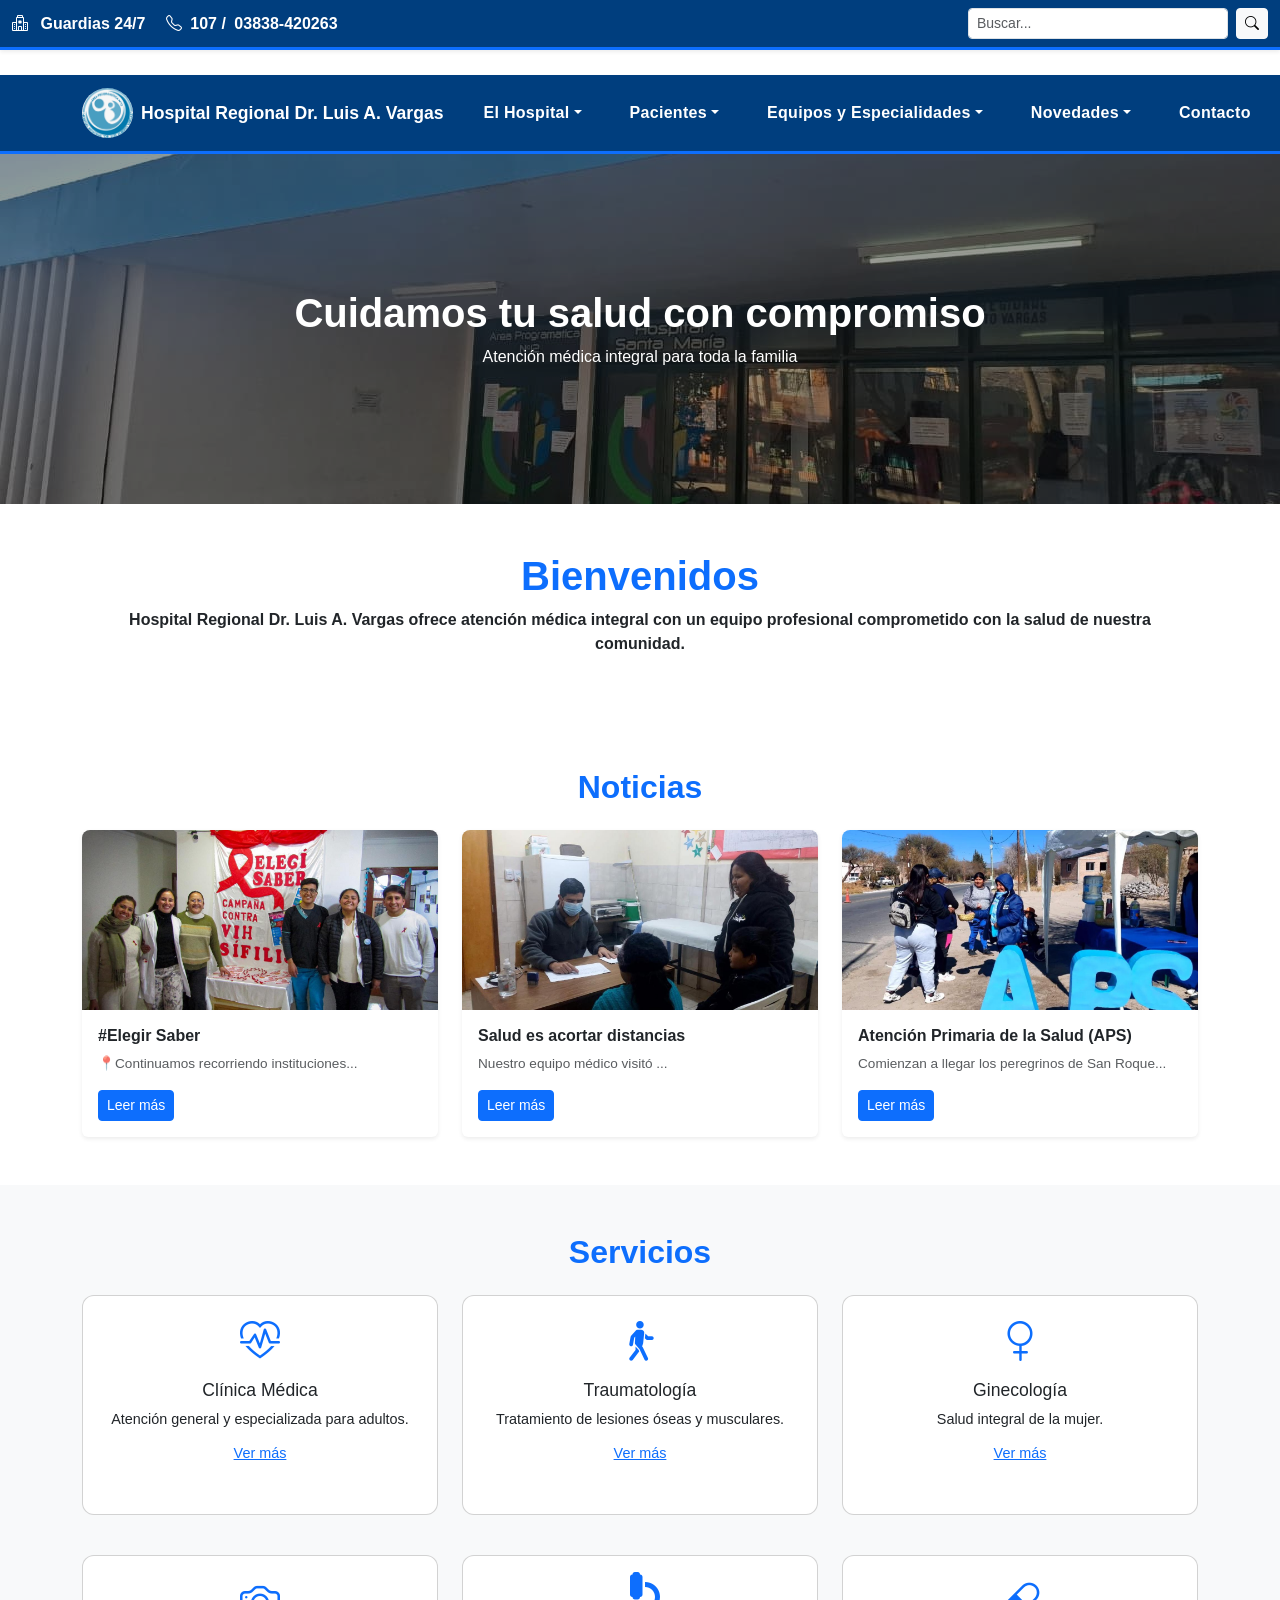
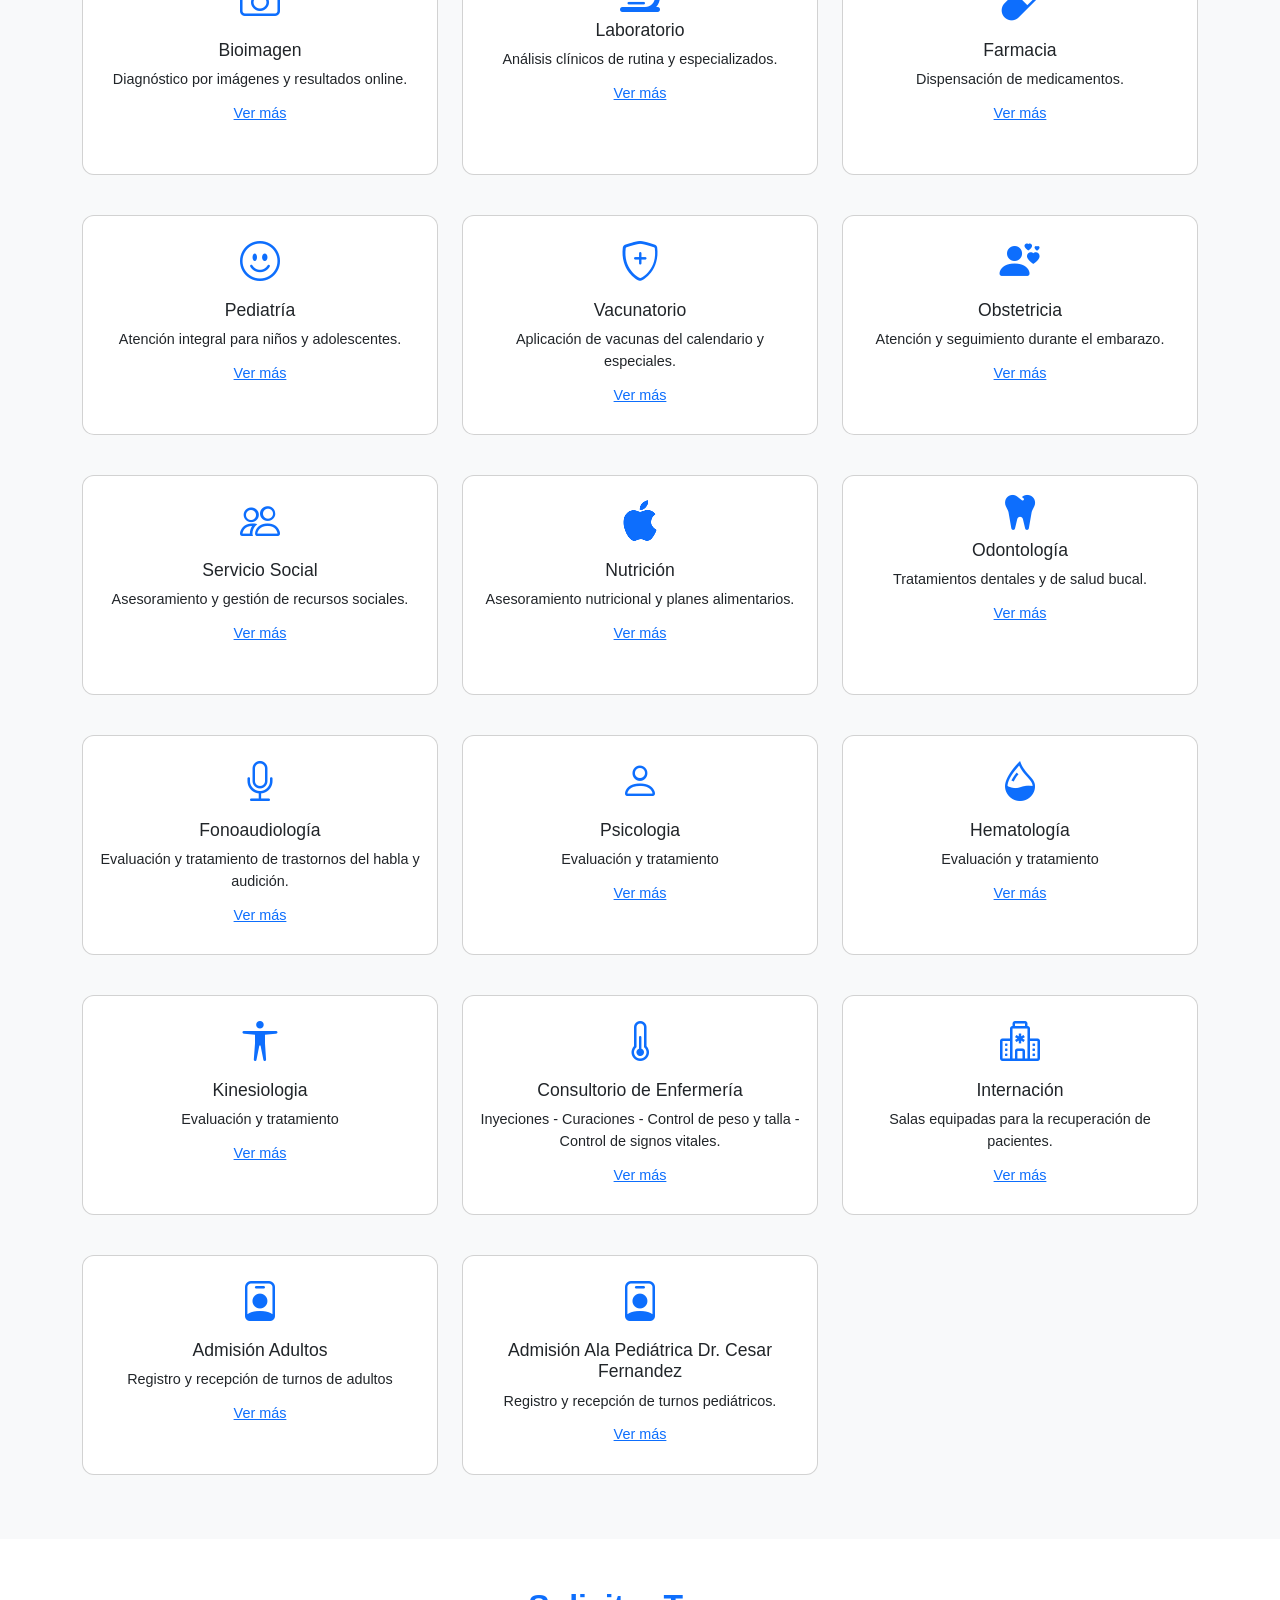
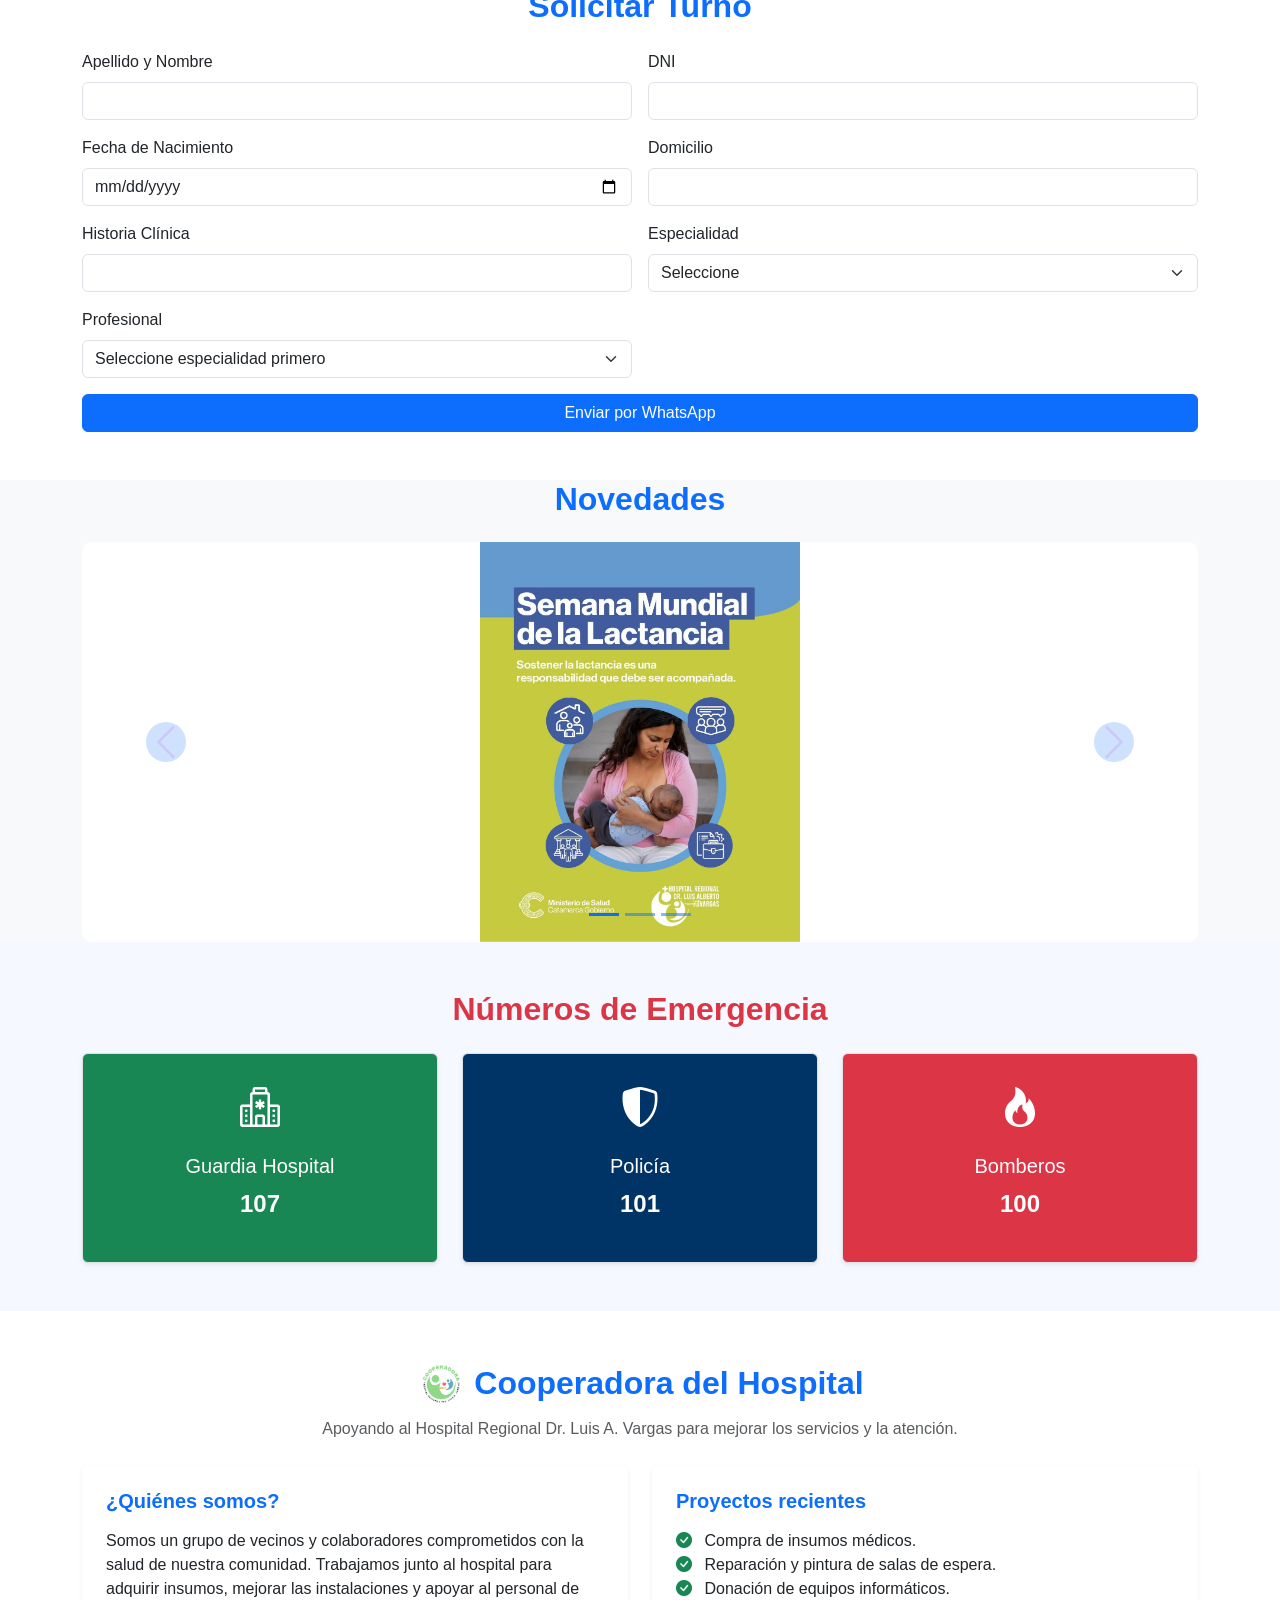
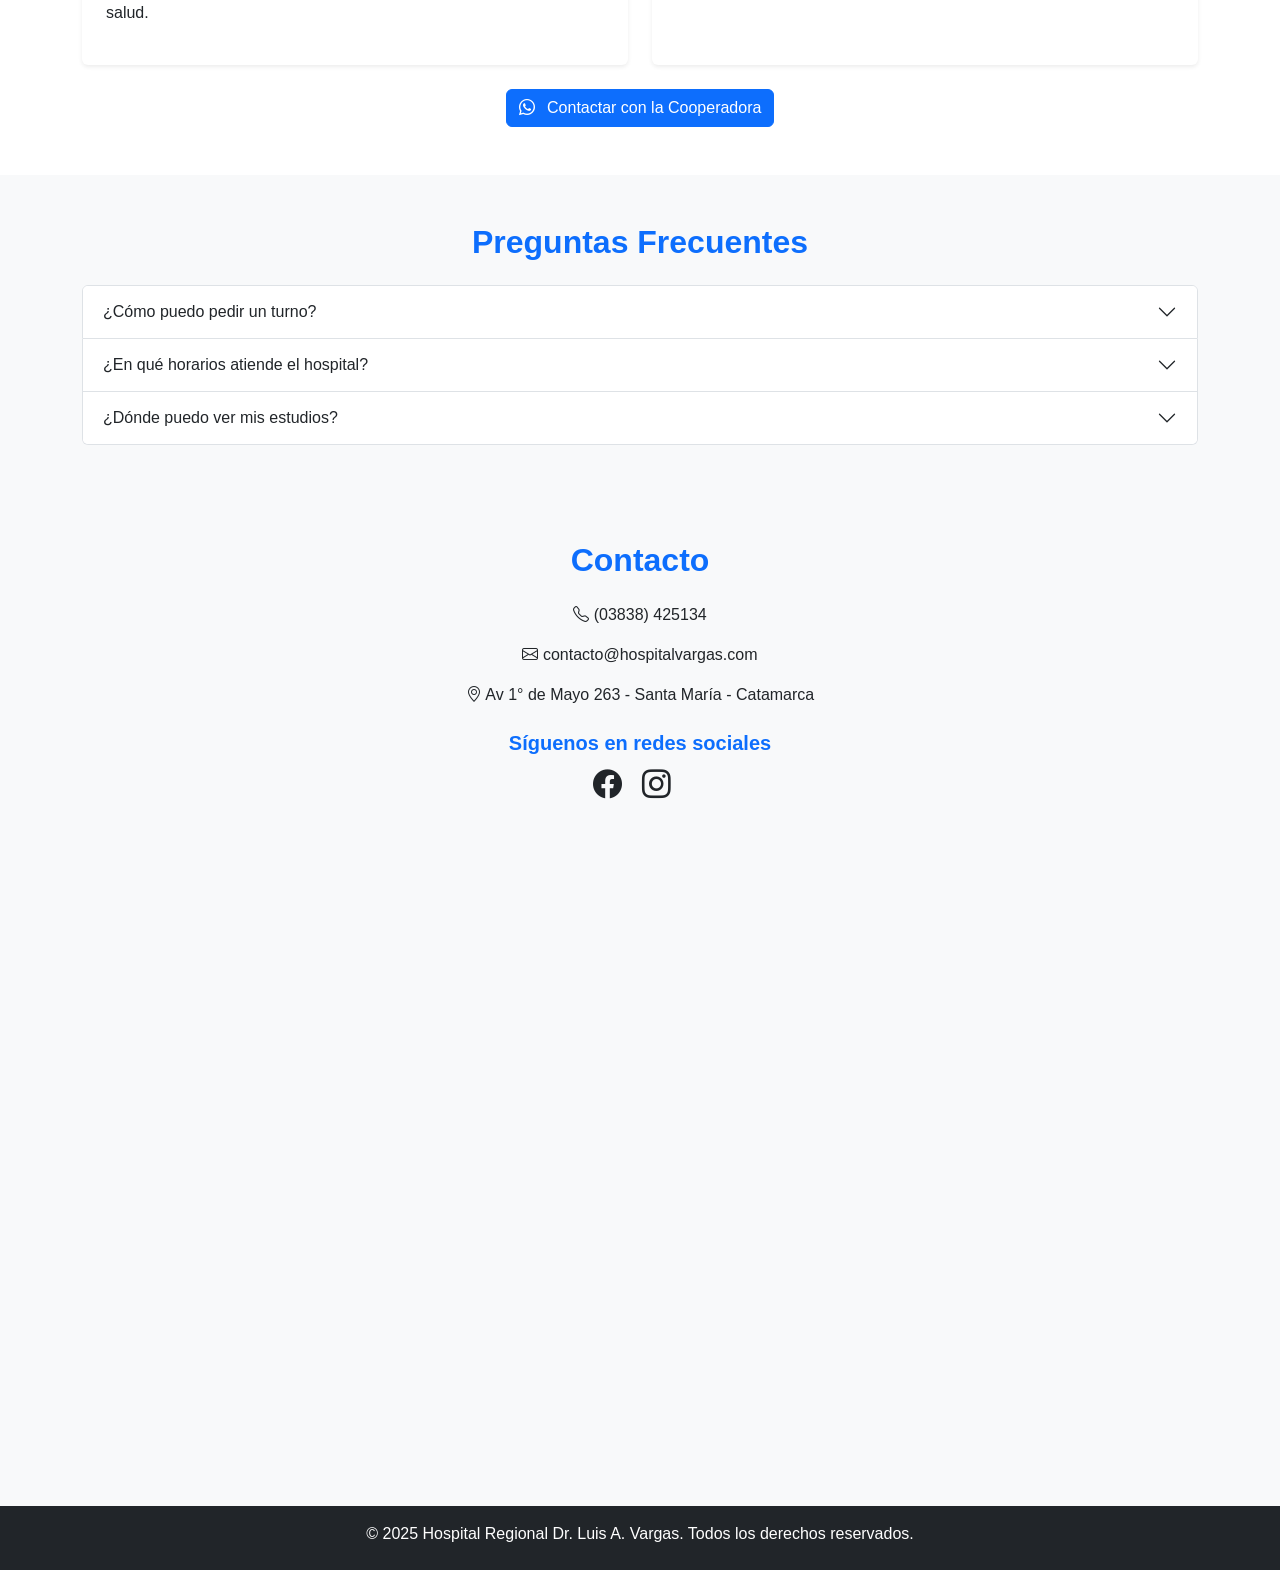
==== index.html @ 6b008202 "v2.0" ====
<!DOCTYPE html>
<html lang="es">

<head>
  <meta charset="UTF-8" />
  <meta name="viewport" content="width=device-width, initial-scale=1.0" />
  <meta http-equiv="X-UA-Compatible" content="IE=edge" />
  <meta name="description" content="Hospital Regional Dr. Luis A. Vargas - Servicios, noticias, turnos y más." />
  <meta name="keywords" content="hospital, salud, turnos, noticias, servicios médicos" />
  <meta name="author" content="Hospital Regional Dr. Luis A. Vargas" />
  <link rel="icon" href="images/Santa/logo2.jpeg" type="image/jpeg" />

  <!-- Bootstrap y estilos -->
  <link href="https://cdn.jsdelivr.net/npm/bootstrap@5.3.2/dist/css/bootstrap.min.css" rel="stylesheet" />
  <link href="https://cdn.jsdelivr.net/npm/bootstrap-icons@1.11.1/font/bootstrap-icons.css" rel="stylesheet" />
  <link href="https://cdnjs.cloudflare.com/ajax/libs/font-awesome/6.5.0/css/all.min.css" rel="stylesheet">

  <link rel="stylesheet" href="styles.css" />

  <title>Hospital Regional Dr. Luis A. Vargas</title>


  <style>
    body {
      font-family: 'Poppins', sans-serif;
    }

    .navbar-brand span {
      font-size: 1rem;
    }

    .navbar-nav .nav-link {
      color: white !important;
      transition: all 0.3s ease;
    }

    .navbar-nav .nav-link:hover {
      text-decoration: underline;
    }



    .hero {
      position: relative;
      height: 350px;
      background: url('images/Santa/portada-hospital.jpeg') center/cover no-repeat;
    }

    .hero::after {
      content: "";
      position: absolute;
      top: 0;
      left: 0;
      width: 100%;
      height: 100%;
      background: rgba(0, 0, 0, 0.4);
    }

    .hero-content {
      position: relative;
      z-index: 2;
      text-align: center;
      color: white;
      top: 50%;
      transform: translateY(-50%);
    }

    /* Tarjetas de servicios más compactas */
    .card-service {
      padding: 1rem !important;
      margin-bottom: 1rem;
      border-radius: 12px;
      transition: transform 0.2s ease, box-shadow 0.2s ease;
      min-height: 220px;
      /* Ajusta la altura mínima */
    }

    .card-service h5 {
      font-size: 1.1rem;
      /* Título más pequeño */
      margin-top: 0.5rem;
    }

    .card-service p {
      font-size: 0.9rem;
      /* Texto más compacto */
      margin-bottom: 0.5rem;
    }

    .card-service i {
      font-size: 1.8rem;
      /* Icono un poco más pequeño */
    }

    .card-service button {
      font-size: 0.9rem;
      padding: 0.2rem 0.5rem;
    }

    /* Hover con sombra y efecto de zoom ligero */
    .card-service:hover {
      transform: translateY(-4px);
      box-shadow: 0 4px 12px rgba(0, 0, 0, 0.15);
    }

    .card .card-img-top {
      height: 180px;
      object-fit: cover;
      border-radius: 8px 8px 0 0;
    }

    .card-title {
      font-size: 1rem;
    }

    .card-text {
      font-size: 0.85rem;
    }

    .card:hover {
      transform: translateY(-4px);
      transition: transform 0.3s ease;
    }


    footer {
      background-color: #005f99;
      color: white;
      padding: 15px 0;
      text-align: center;
    }

    /* Carrusel */
    #carouselGaleria {
      max-width: 800px;
      margin: auto;
    }

    #carouselGaleria .carousel-inner {
      border-radius: 10px;
      box-shadow: 0 4px 15px rgba(0, 0, 0, 0.2);
    }

    #carouselGaleria img {
      height: 350px;
      object-fit: cover;
      border-radius: 10px;
    }

    .carousel-control-prev-icon,
    .carousel-control-next-icon {
      background-color: rgba(0, 0, 0, 0.4);
      border-radius: 50%;
      padding: 10px;
    }

    #listaResultados li:hover {
      background-color: #e3f2fd;
    }

    #cooperadora h2 {
      font-size: 2rem;
    }

    #cooperadora p,
    #cooperadora li {
      font-size: 1rem;
    }

    .volver-btn {
      position: fixed;
      bottom: 20px;
      right: 20px;
      z-index: 1050;
      box-shadow: 0 4px 10px rgba(0, 0, 0, .3);
      transition: transform 0.2s ease;
    }

    .volver-btn:hover {
      transform: scale(1.1);
    }

    #folleteria img {
      height: 400px;
      object-fit: contain;
      /* Muestra todo el folleto sin recortarlo */
      background: #fff;
      /* Fondo blanco para que se vea bien */
      border-radius: 10px;
    }

    /* Flechas en azul */
    .carousel-control-prev-icon,
    .carousel-control-next-icon {
      background-size: 100% 100%;
      width: 2.5rem;
      height: 2.5rem;
      filter: invert(32%) sepia(93%) saturate(2499%) hue-rotate(205deg) brightness(96%) contrast(101%);
    }

    /* Indicadores en azul */
    .carousel-indicators [data-bs-target] {
      background-color: #0d6efd;
    }

    .logo-footer {
      height: 50px;
      width: auto;
      object-fit: contain;
      background-color: transparent;
      /* asegura que no agregue fondo */
      border-radius: 5px;
      /* suaviza bordes si quedan bloques */
    }

    /* ==== ESTILOS GENERALES DE NAVBAR ==== */
    .navbar {
      background: #003e7e !important;
      border-bottom: 3px solid #0d6efd;
    }

    .navbar-nav .nav-link {
      color: #ffffff !important;
      font-weight: 600;
      letter-spacing: 0.3px;
      padding: 10px 16px !important;
      transition: 0.25s;
    }

    .navbar-nav .nav-link:hover {
      background: rgba(255, 255, 255, 0.12);
      border-radius: 6px;
      transform: translateY(-1px);
    }

    /* ==== ESTILOS UNIFICADOS PARA TODOS LOS DROPDOWNS ==== */

    .dropdown-menu {
      border-radius: 12px;
      padding: 6px 0;
      border: 1px solid #d6d6d6;
      box-shadow: 0 8px 22px rgba(0, 0, 0, 0.15);
      background: #ffffff;
      animation: fadeInDropdown 0.18s ease-in-out;
      overflow: hidden;
    }

    /* Animación de aparición */
    @keyframes fadeInDropdown {
      from {
        opacity: 0;
        transform: translateY(-6px);
      }

      to {
        opacity: 1;
        transform: translateY(0);
      }
    }

    /* Ítems del dropdown */
    .dropdown-item {
      padding: 12px 20px;
      font-weight: 600;
      color: #003366;
      border-radius: 6px;
      transition: 0.3s ease;
    }

    /* Hover elegante */
    .dropdown-item:hover {
      background: linear-gradient(90deg, #0d6efd, #2a6ff0);
      color: #ffffff;
      transform: translateX(4px);
    }

    /* Línea separadora */
    .dropdown-menu .dropdown-item:not(:last-child) {
      border-bottom: 1px solid #e9ecef;
    }

    /* Para que el dropdown se abra al pasar el mouse */
    .nav-item.dropdown:hover .dropdown-menu {
      display: block;
    }

    /* Estética del dropdown abierto */
    .nav-item.dropdown .dropdown-toggle.show {
      background: rgba(255, 255, 255, 0.15);
      border-radius: 6px;
    }

    /* Espaciado entre ítems del navbar */
    .navbar-nav .nav-item {
      margin-left: 8px;
      margin-right: 8px;
    }
  </style>

</head>

<body>

  <!-- Navbar fijo adaptable -->
  <nav class="navbar navbar-dark bg-success fixed-top py-2 shadow-sm">
    <div class="container-fluid d-flex flex-column flex-md-row align-items-center justify-content-between">

      <!-- Teléfono de guardia -->
      <div class="text-white fw-bold mb-2 mb-md-0">
        <i class="bi bi-hospital me-2"></i> Guardias 24/7
        <a href="tel:107" class="text-white text-decoration-none ms-3">
          <i class="bi bi-telephone me-1"></i> 107
        </a> /
        <a href="tel:03838420263" class="text-white text-decoration-none ms-1">
          03838-420263
        </a>
      </div>

      <!-- Buscador siempre visible -->
      <form class="d-flex mt-2 mt-md-0" style="max-width: 300px; width: 100%;" onsubmit="buscarDesdeTop(event)">
        <input class="form-control form-control-sm me-2" type="search" placeholder="Buscar..." aria-label="Buscar"
          id="topSearch">
        <button class="btn btn-light btn-sm" type="submit">
          <i class="bi bi-search"></i>
        </button>
      </form>

    </div>
  </nav>

  <!-- Espaciador para compensar navbar fijo -->
  <div style="height: 75px;"></div>


  <nav class="navbar navbar-expand-lg navbar-dark bg-primary shadow-sm">
    <div class="container">
      <!-- Logo y nombre -->
      <a class="navbar-brand d-flex align-items-center fw-bold" href="">
        <img src="images/Santa/logo2.jpeg" alt="Logo" height="50" class="me-2 rounded-circle">
        <span style="font-size: 1.1rem;">Hospital Regional Dr. Luis A. Vargas</span>
      </a>

      <!-- Botón hamburguesa para móviles -->
      <button class="navbar-toggler" type="button" data-bs-toggle="collapse" data-bs-target="#menuNav"
        aria-controls="menuNav" aria-expanded="false" aria-label="Toggle navigation">
        <span class="navbar-toggler-icon"></span>
      </button>

      <!-- Links -->
      <div class="collapse navbar-collapse" id="menuNav">
        <ul class="navbar-nav ms-auto mb-2 mb-lg-0">
          <li class="nav-item dropdown">
            <a class="nav-link nav-link text-white fw-semibold dropdown-toggle" href="#" id="navbarHospital"
              role="button" data-bs-toggle="dropdown" aria-expanded="false">El Hospital</a>
            <ul class="dropdown-menu" aria-labelledby="navbarHospital">
              <li><a class="dropdown-item" href="#" data-bs-toggle="modal" data-bs-target="#modalHistoria">Historia</a>
              </li>
              <li><a class="dropdown-item" href="#" data-bs-toggle="modal" data-bs-target="#modalMision">Misión / Visión
                  / Valores</a></li>
              <li><a class="dropdown-item" href="#" data-bs-toggle="modal"
                  data-bs-target="#modalEstadisticas">Estadísticas</a></li>
            </ul>
          </li>


          <li class="nav-item dropdown">
            <a class="nav-link nav-link text-white fw-semibold dropdown-toggle" href="#" id="navbarPacientes"
              role="button" data-bs-toggle="dropdown" aria-expanded="false">Pacientes</a>
            <ul class="dropdown-menu" aria-labelledby="navbarPacientes">
              <li><a class="dropdown-item" href="#solicitar-turno">Solicitar Turno</a></li>
              <li><a class="dropdown-item" href="#" data-bs-toggle="modal" data-bs-target="#modalHorarios">Horarios de
                  Atención</a></li>
              <li><a class="dropdown-item" href="#preguntasfq">Preguntas Frecuentes</a></li>
              <li><a class="dropdown-item" href="#ubicacion">Cómo llegar al Hospital</a></li>
            </ul>
          </li>
          <li class="nav-item dropdown">
            <a class="nav-link nav-link text-white fw-semibold dropdown-toggle" href="#" id="navbarEquipos"
              role="button" data-bs-toggle="dropdown" aria-expanded="false">Equipos y Especialidades</a>
            <ul class="dropdown-menu" aria-labelledby="navbarEquipos">
              <li><a class="dropdown-item" href="#servicios">Servicios</a></li>
              <li><a class="dropdown-item" href="#" data-bs-toggle="modal"
                  data-bs-target="#modalDiagnostico">Diagnóstico por Imágenes</a></li>
              <li><a class="dropdown-item" href="#" data-bs-toggle="modal"
                  data-bs-target="#modalLaboratorio">Laboratorio</a></li>
              <li><a class="dropdown-item" href="#" data-bs-toggle="modal"
                  data-bs-target="#modalTelesalud">Telesalud</a></li>
              <li><a class="dropdown-item" href="#" data-bs-toggle="modal" data-bs-target="#modalRRHH">RRHH</a></li>
            </ul>
          </li>

          <li class="nav-item dropdown">
            <a class="nav-link nav-link text-white fw-semibold dropdown-toggle" href="#" id="novedadesDropdown"
              role="button" data-bs-toggle="dropdown">Novedades</a>
            <ul class="dropdown-menu" aria-labelledby="novedadesDropdown">
              <li><a class="dropdown-item" href="#noticias">Noticias</a></li>
              <li><a class="dropdown-item" href="#" data-bs-toggle="modal" data-bs-target="#modalGaleria">Galería</a>
              </li>
              <li><a class="dropdown-item" href="#" data-bs-toggle="modal" data-bs-target="#modalElegirSaber">Elegir
                  Saber</a></li>
              <li><a class="dropdown-item" href="#" data-bs-toggle="modal" data-bs-target="#modalBarrio">Lleguemos al
                  Barrio</a></li>
              <li><a class="dropdown-item" href="#" data-bs-toggle="modal" data-bs-target="#modalDengue">Contra el
                  Dengue</a></li>
            </ul>
          </li>

          <li class="nav-item"><a class="nav-link text-white fw-semibold" href="#contacto">Contacto</a></li>
        </ul>
      </div>
    </div>
  </nav>

  <!-- ========================================================= -->
  <!-- 🏥 Sección de Modales - El Hospital -->
  <!-- ========================================================= -->
  <section id="modales-hospital">
    <!-- Modal Historia -->
    <div class="modal fade" id="modalHistoria" tabindex="-1" aria-labelledby="modalHistoriaLabel" aria-hidden="true">
      <div class="modal-dialog modal-lg modal-dialog-centered">
        <div class="modal-content">
          <div class="modal-header bg-primary text-white">
            <h5 class="modal-title" id="modalHistoriaLabel">Nuestra Historia</h5>
            <button type="button" class="btn-close btn-close-white" data-bs-dismiss="modal"></button>
          </div>

          <div class="modal-body">
            <p>
              El <strong>Hospital Regional Dr. Luis A. Vargas</strong> fue fundado en 1978 con el objetivo de garantizar
              el acceso a la salud pública en toda la región sur del Valle Calchaquí.
            </p>

            <hr>

            <p>
              A lo largo de los años, se ha consolidado como un centro de referencia regional en atención médica
              integral,
              con especialidades en clínica, traumatología, oftalmologia, ginecologia, pediatría, obstetricia, odontologia, cirugía y emergencias.
            </p>

            <hr>

            <p>
              Hoy, el hospital continúa su camino de transformación, incorporando tecnología,
              fortaleciendo la capacitación del personal y afianzando su vínculo con la comunidad.
            </p>
          </div>

          <div class="modal-footer">
            <button class="btn btn-secondary" data-bs-dismiss="modal">Cerrar</button>
          </div>
        </div>
      </div>
    </div>


    <!-- Modal Misión / Visión / Valores -->
    <div class="modal fade" id="modalMision" tabindex="-1" aria-labelledby="modalMisionLabel" aria-hidden="true">
      <div class="modal-dialog modal-lg modal-dialog-centered">
        <div class="modal-content">

          <div class="modal-header bg-primary text-white">
            <h5 class="modal-title">Misión / Visión / Valores</h5>
            <button type="button" class="btn-close btn-close-white" data-bs-dismiss="modal"></button>
          </div>

          <div class="modal-body">
            <h6 class="fw-bold text-primary">Misión</h6>
            <p>Brindar atención médica integral, equitativa y accesible a toda la comunidad.</p>

            <hr>

            <h6 class="fw-bold text-primary">Visión</h6>
            <p>Ser un hospital modelo en innovación, compromiso y excelencia sanitaria.</p>

            <hr>

            <h6 class="fw-bold text-primary">Valores</h6>
            <ul>
              <li>Ética</li>
              <li>Respeto</li>
              <li>Empatía</li>
              <li>Responsabilidad</li>
              <li>Trabajo en equipo</li>
            </ul>
          </div>

          <div class="modal-footer">
            <button class="btn btn-secondary" data-bs-dismiss="modal">Cerrar</button>
          </div>

        </div>
      </div>
    </div>


    <!-- Modal Estadísticas -->
    <div class="modal fade" id="modalEstadisticas" tabindex="-1" aria-labelledby="modalEstadisticasLabel"
      aria-hidden="true">
      <div class="modal-dialog modal-md modal-dialog-centered">
        <div class="modal-content">

          <div class="modal-header bg-primary text-white">
            <h5 class="modal-title">Estadísticas del Hospital 2025</h5>
            <button type="button" class="btn-close btn-close-white" data-bs-dismiss="modal"></button>
          </div>

          <div class="modal-body">
            <ul class="list-group text-center">
              <li class="list-group-item">Camas disponibles: 60</li>
              <li class="list-group-item">Internaciones mensuales: 180</li>
              <li class="list-group-item">Consultas externas: 2.500</li>
              <li class="list-group-item">Personal médico y de apoyo: 320</li>
            </ul>
          </div>

          <div class="modal-footer">
            <button class="btn btn-secondary" data-bs-dismiss="modal">Cerrar</button>
          </div>
        </div>
      </div>
    </div>

    <!-- Modal Horarios de Atención -->
    <div class="modal fade" id="modalHorarios" tabindex="-1" aria-labelledby="modalHorariosLabel" aria-hidden="true">
      <div class="modal-dialog modal-md modal-dialog-centered">
        <div class="modal-content">

          <div class="modal-header bg-primary text-white">
            <h5 class="modal-title">Horarios de Atención</h5>
            <button type="button" class="btn-close btn-close-white" data-bs-dismiss="modal"></button>
          </div>

          <div class="modal-body">
            <h6 class="fw-bold text-primary">Consultorios Externos</h6>
            <p>Lunes a Viernes de 08:00 a 18:00 hs</p>

            <hr>

            <h6 class="fw-bold text-primary">Emergencias</h6>
            <p>Atención las 24 horas</p>

            <hr>

            <h6 class="fw-bold text-primary">Laboratorio</h6>
            <p>Lunes a Viernes de 07:00 a 14:00 hs</p>

            <hr>

            <h6 class="fw-bold text-primary">Diagnóstico Por imagenes</h6>
            <p>Lunes a Viernes de 08:00 a 17:00 hs</p>

            <hr>

            <h6 class="fw-bold text-primary">Farmacia</h6>
            <p>Lunes a Viernes de 08:00 a 12:00 hs y de 14:00 a 18:00</p>
          </div>

          <div class="modal-footer">
            <button class="btn btn-secondary" data-bs-dismiss="modal">Cerrar</button>
          </div>

        </div>
      </div>
    </div>

    <!-- Modal diagnostico por imagenes -->
    <div class="modal fade" id="modalDiagnostico" tabindex="-1" aria-hidden="true">
      <div class="modal-dialog modal-lg modal-dialog-centered">
        <div class="modal-content">

          <div class="modal-header bg-primary text-white">
            <h5 class="modal-title">Diagnóstico por Imágenes</h5>
            <button type="button" class="btn-close btn-close-white" data-bs-dismiss="modal"></button>
          </div>

          <div class="modal-body">
            <h6 class="fw-bold text-primary">Presentación</h6>
            <p>
              El servicio cuenta con equipos de alta tecnología para radiografías y mamografías.
            </p>

            <hr>

            <h6 class="fw-bold text-primary">Cómo solicitar turnos</h6>
            <p>De lunes a viernes de 8 a 17 hs de manera presencial</p>

            <hr>

            <h6 class="fw-bold text-primary">Horarios de atención</h6>
            <ul>
              <li>Radiología: Lunes a Viernes 8:00–17:00</li>
              <li>Mamografía: Lunes a Viernes 8:00–17:00</li>
              
            </ul>

            <hr>

            <h6 class="fw-bold text-primary">Ver estudios online</h6>
            <div class="text-center">
              <a href="https://htalvargas.imageweb.ar/login.html" target="_blank" class="btn btn-outline-primary">
                Ver estudios en línea
              </a>
            </div>
          </div>

          <div class="modal-footer">
            <button class="btn btn-secondary" data-bs-dismiss="modal">Cerrar</button>
          </div>

        </div>
      </div>
    </div>
    <!-- Modal laboratorio -->
    <div class="modal fade" id="modalLaboratorio" tabindex="-1" aria-hidden="true">
      <div class="modal-dialog modal-lg modal-dialog-centered">
        <div class="modal-content">

          <div class="modal-header bg-primary text-white">
            <h5 class="modal-title">Laboratorio</h5>
            <button type="button" class="btn-close btn-close-white" data-bs-dismiss="modal"></button>
          </div>

          <div class="modal-body">
            <h6 class="fw-bold text-primary">Presentación</h6>
            <p>Realizamos análisis clínicos, bioquímicos y bacteriológicos con equipos automatizados.</p>

            <hr>

            <h6 class="fw-bold text-primary">Solicitud de turnos</h6>
            <p>De lunes a viernes de 7:00 a 10:00 hs. de manera presencial.</p>

            <hr>

            <h6 class="fw-bold text-primary">Horarios</h6>
            <ul>
              <li>Extracciones: 7:00–10:30</li>
              <li>Entrega de resultados: 11:00–13:00</li>
            </ul>
          </div>

          <div class="modal-footer">
            <button class="btn btn-secondary" data-bs-dismiss="modal">Cerrar</button>
          </div>

        </div>
      </div>
    </div>

    <div class="modal fade" id="modalTelesalud" tabindex="-1" aria-labelledby="modalTelesaludLabel" aria-hidden="true">
      <div class="modal-dialog modal-lg modal-dialog-centered">
        <div class="modal-content">
          <div class="modal-header bg-primary text-white">
            <h5 class="modal-title" id="modalTelesaludLabel">Telesalud</h5>
            <button type="button" class="btn-close btn-close-white" data-bs-dismiss="modal"
              aria-label="Cerrar"></button>
          </div>
          <div class="modal-body">
            <h6 class="fw-bold text-primary">Presentación</h6>
            <p>
              El programa <strong>Telesalud</strong> permite conectar a los pacientes con especialistas de todo el país
              mediante videoconferencia y consultas digitales,
              evitando traslados innecesarios y garantizando el acceso a atención médica de calidad.
            </p>
            <hr>
            <h6 class="fw-bold text-primary">Cómo acceder</h6>
            <p>
              Podés solicitar un turno de Telesalud en admisión.
              Se te asignará un día y horario según la disponibilidad del especialista.
            </p>
            <hr>
            <h6 class="fw-bold text-primary">Horarios de Atención</h6>
            <ul>
              <li>Lunes a Viernes: 07:00 a 13:00 hs</li>
              <li>Atención coordinada con hospitales de referencia nacionales y provinciales</li>
            </ul>
          </div>
          <div class="modal-footer">
            <button type="button" class="btn btn-secondary" data-bs-dismiss="modal">Cerrar</button>
          </div>
        </div>
      </div>
    </div>

    <!-- Modal RRHH -->
    <div class="modal fade" id="modalRRHH" tabindex="-1" aria-labelledby="modalRRHHLabel" aria-hidden="true">
      <div class="modal-dialog modal-xl modal-dialog-centered modal-dialog-scrollable">
        <div class="modal-content">

          <!-- HEADER UNIFICADO -->
          <div class="modal-header bg-primary text-white">
            <h5 class="modal-title" id="modalRRHHLabel">Recursos Humanos - Nuestro Equipo</h5>
            <button type="button" class="btn-close btn-close-white" data-bs-dismiss="modal"></button>
          </div>

          <!-- CUERPO DEL MODAL (VACÍO PARA QUE COMPLETES) -->
          <div class="modal-body">

            <!-- Título principal -->
            <h2 class="text-center text-primary fw-bold mb-4">Nuestro Equipo</h2>

            <!-- 📌 ACA PODES AGREGAR TODO TU CONTENIDO (acordeones, listas, fotos, tarjetas, etc.) -->
            <div class="container">

              <!-- EJEMPLO DE ESTRUCTURA BASE PARA COMPLETAR -->
              <div class="accordion" id="accordionEquipo">

                <!-- Administración -->
                <div class="accordion-item">
                  <h2 class="accordion-header" id="headingAdmin">
                    <button class="accordion-button collapsed" type="button" data-bs-toggle="collapse"
                      data-bs-target="#collapseAdmin">
                      <i class="bi bi-folder me-2 text-primary"></i> Administración
                    </button>
                  </h2>
                  <div id="collapseAdmin" class="accordion-collapse collapse" data-bs-parent="#accordionEquipo">
                    <div class="accordion-body">
                      <div class="row g-4">
                        <div class="col-md-4">
                          <div class="card text-center p-3 shadow-sm">
                            <img src="img/SantaMaria/EscobarLuciana.jpeg" class="rounded-circle mx-auto"
                              style="width:120px;height:120px;" alt="">
                            <h6 class="mt-3">Sra. Escobar Luciana </h6>
                            <p>Especialista Prensa y salud digital aplicada.</p>
                          </div>
                        </div>
                        <div class="col-md-4">
                          <div class="card text-center p-3 shadow-sm">
                            <img src="img/SantaMaria/CruzIsabel.jpeg" class="rounded-circle mx-auto"
                              style="width:120px;height:120px;" alt="">
                            <h6 class="mt-3">Sra. Cruz Isabel</h6>
                            <p>Gestión de recursos humanos y organización administrativa.</p>
                          </div>
                        </div>
                        <div class="col-md-4">
                          <div class="card text-center p-3 shadow-sm">
                            <img src="img/SantaMaria/FloresJulieta.jpeg" class="rounded-circle mx-auto"
                              style="width:120px;height:120px;" alt="">
                            <h6 class="mt-3">Srta. Flores Julieta</h6>
                            <p>Gestión y organización administrativa.</p>
                          </div>
                        </div>
                        <div class="col-md-4">
                          <div class="card text-center p-3 shadow-sm">
                            <img src="img/doctor38.jpg" class="rounded-circle mx-auto" style="width:120px;height:120px;"
                              alt="">
                            <h6 class="mt-3">Sr. Villacorta Hugo</h6>
                            <p>Coodinador de Derivaciones.</p>
                          </div>
                        </div>
                      </div>
                    </div>
                  </div>
                </div>

                <!-- Admisión Adultos -->
                <div class="accordion-item">
                  <h2 class="accordion-header" id="headingAdmAdultos">
                    <button class="accordion-button collapsed" type="button" data-bs-toggle="collapse"
                      data-bs-target="#collapseAdmAdultos">
                      <i class="bi bi-hospital-fill me-2 text-primary"></i> Admisión Adultos
                    </button>
                  </h2>
                  <div id="collapseAdmAdultos" class="accordion-collapse collapse" data-bs-parent="#accordionEquipo">
                    <div class="accordion-body">
                      <div class="row g-4">
                        <div class="col-md-4">
                          <div class="card text-center p-3 shadow-sm">
                            <img src="img/doctor57.jpg" class="rounded-circle mx-auto" style="width:120px;height:120px;"
                              alt="">
                            <h6 class="mt-3">Sra. Caceres Claudia</h6>
                            <p>Atención en admisión y gestión de turnos adultos.</p>
                          </div>
                        </div>
                        <div class="col-md-4">
                          <div class="card text-center p-3 shadow-sm">
                            <img src="img/doctor58.jpg" class="rounded-circle mx-auto" style="width:120px;height:120px;"
                              alt="">
                            <h6 class="mt-3">Sra. Isasmedi Patricia</h6>
                            <p>Recepción y coordinación de admisión adultos.</p>
                          </div>
                        </div>
                        <div class="col-md-4">
                          <div class="card text-center p-3 shadow-sm">
                            <img src="img/doctor58.jpg" class="rounded-circle mx-auto" style="width:120px;height:120px;"
                              alt="">
                            <h6 class="mt-3">Sr. Palacios Rodrigo</h6>
                            <p>Recepción y coordinación de admisión adultos.</p>
                          </div>
                        </div>
                      </div>
                    </div>
                  </div>
                </div>

                <!-- Admisión Pediatría -->
                <div class="accordion-item">
                  <h2 class="accordion-header" id="headingAdmPedia">
                    <button class="accordion-button collapsed" type="button" data-bs-toggle="collapse"
                      data-bs-target="#collapseAdmPedia">
                      <i class="bi bi-hospital me-2 text-primary"></i> Admisión Pediatría
                    </button>
                  </h2>
                  <div id="collapseAdmPedia" class="accordion-collapse collapse" data-bs-parent="#accordionEquipo">
                    <div class="accordion-body">
                      <div class="row g-4">
                        <div class="col-md-4">
                          <div class="card text-center p-3 shadow-sm">
                            <img src="img/doctor55.jpg" class="rounded-circle mx-auto" style="width:120px;height:120px;"
                              alt="">
                            <h6 class="mt-3">Sra. Chocobar Daniela</h6>
                            <p>Responsable de admisión y gestión de turnos pediátricos.</p>
                          </div>
                        </div>
                      </div>
                    </div>
                  </div>
                </div>

                <!-- Agentes Sanitarios -->
                <div class="accordion-item">
                  <h2 class="accordion-header" id="headingAgSan">
                    <button class="accordion-button collapsed" type="button" data-bs-toggle="collapse"
                      data-bs-target="#collapseAgSan">
                      <i class="bi bi-people me-2 text-primary"></i> Agentes Sanitarios
                    </button>
                  </h2>
                  <div id="collapseAgSan" class="accordion-collapse collapse" data-bs-parent="#accordionEquipo">
                    <div class="accordion-body">
                      <div class="row g-4">
                        <div class="col-md-4">
                          <div class="card text-center p-3 shadow-sm">
                            <img src="img/SantaMaria/CruzHilda.jpeg" class="rounded-circle mx-auto"
                              style="width:120px;height:120px;" alt="">
                            <h6 class="mt-3"><b>Agte. Cruz Hilda </b></h6>
                            <p>Agente sanitario de terreno y en prevención comunitaria.</p>
                          </div>
                        </div>
                        <div class="col-md-4">
                          <div class="card text-center p-3 shadow-sm">
                            <img src="img/SantaMaria/MartaCastroAPS.jpeg" class="rounded-circle mx-auto"
                              style="width:120px;height:120px;" alt="">
                            <h6 class="mt-3"><b>Agte. Castro Marta</b></h6>
                            <p>Agente sanitario de terreno y en prevención comunitaria.</p>
                          </div>
                        </div>
                        <div class="col-md-4">
                          <div class="card text-center p-3 shadow-sm">
                            <img src="img/SantaMaria/MartaGonzalezAPS.jpeg" class="rounded-circle mx-auto"
                              style="width:120px;height:120px;" alt="">
                            <h6 class="mt-3"><b>Agte. Gonzalez Marta</b></h6>
                            <p>Agente sanitario de terreno y en prevención comunitaria.</p>
                          </div>
                        </div>
                        <div class="col-md-4">
                          <div class="card text-center p-3 shadow-sm">
                            <img src="img/SantaMaria/RamonMamaniAPS.jpeg" class="rounded-circle mx-auto"
                              style="width:120px;height:120px;" alt="">
                            <h6 class="mt-3"><b>Agte. Mamani Ramon</b></h6>
                            <p>Agente sanitario de terreno y en prevención comunitaria.</p>
                          </div>
                        </div>
                        <div class="col-md-4">
                          <div class="card text-center p-3 shadow-sm">
                            <img src="img/SantaMaria/JuanaPachecoAPS.jpeg" class="rounded-circle mx-auto"
                              style="width:120px;height:120px;" alt="">
                            <h6 class="mt-3"><b>Agte. Pacheco Juana</b></h6>
                            <p>Agente sanitario de terreno y en prevención comunitaria.</p>
                          </div>
                        </div>
                        <div class="col-md-4">
                          <div class="card text-center p-3 shadow-sm">
                            <img src="img/SantaMaria/LauraPastranaAPS.jpeg" class="rounded-circle mx-auto"
                              style="width:120px;height:120px;" alt="">
                            <h6 class="mt-3"><b>Agte. Pastrana Laura </b></h6>
                            <p>Agente sanitario de terreno y en prevención comunitaria.</p>
                          </div>
                        </div>
                        <div class="col-md-4">
                          <div class="card text-center p-3 shadow-sm">
                            <img src="img/SantaMaria/CaceresHebeAPS.jpeg" class="rounded-circle mx-auto"
                              style="width:120px;height:120px;" alt="">
                            <h6 class="mt-3"><b>Agte. Caceres Hebe </b></h6>
                            <p>Agente sanitario de terreno y en prevención comunitaria.</p>
                          </div>
                        </div>
                        <div class="col-md-4">
                          <div class="card text-center p-3 shadow-sm">
                            <img src="img/SantaMaria/JuanCorregidorAPS.jpeg" class="rounded-circle mx-auto"
                              style="width:120px;height:120px;" alt="">
                            <h6 class="mt-3"><b>Agte. Corregidor Juan </b></h6>
                            <p>Agente sanitario de terreno y en prevención comunitaria.</p>
                          </div>
                        </div>
                        <div class="col-md-4">
                          <div class="card text-center p-3 shadow-sm">
                            <img src="img/SantaMaria/AnahiCorregidorAPS.jpeg" class="rounded-circle mx-auto"
                              style="width:120px;height:120px;" alt="">
                            <h6 class="mt-3"><b>Agte. Corregidor Anahi </b></h6>
                            <p>Agente sanitario de terreno y en prevención comunitaria.</p>
                          </div>
                        </div>
                      </div>
                    </div>
                  </div>
                </div>

                <!-- Bioimagen -->
                <div class="accordion-item">
                  <h2 class="accordion-header" id="headingBioimg">
                    <button class="accordion-button collapsed" type="button" data-bs-toggle="collapse"
                      data-bs-target="#collapseBioimg">
                      <i class="bi bi-camera me-2 text-primary"></i> Bioimagen
                    </button>
                  </h2>
                  <div id="collapseBioimg" class="accordion-collapse collapse" data-bs-parent="#accordionEquipo">
                    <div class="accordion-body">
                      <div class="row g-4">
                        <div class="col-md-4">
                          <div class="card text-center p-3 shadow-sm">
                            <img src="img/SantaMaria/LicAciarBeatriz.jpeg" class="rounded-circle mx-auto"
                              style="width:120px;height:120px;" alt="">
                            <h6 class="mt-3"> <b>Lic. Aciar Zoraida Beatriz </b> </h6>
                            <p> M.P 1409<br>
                            <p>Especialista en diagnóstico por imágenes, radiología digital.</p>
                          </div>
                        </div>
                        <div class="col-md-4">
                          <div class="card text-center p-3 shadow-sm">
                            <img src="img/SantaMaria/LicBelenVargas.jpeg" class="rounded-circle mx-auto"
                              style="width:120px;height:120px;" alt="">
                            <h6 class="mt-3"> <b>Lic. Vargas Belen </b> </h6>
                            <p> M.P 4932 <br>
                              Especialista en Produccion en Bioimagenes</p>
                          </div>
                        </div>
                        <div class="col-md-4">
                          <div class="card text-center p-3 shadow-sm">
                            <img src="img/doctor28.jpg" class="rounded-circle mx-auto" style="width:120px;height:120px;"
                              alt="">
                            <h6 class="mt-3">Lic. Quiroga Patricia</h6>
                            <p>M.P <br>
                              Especialista en diagnóstico por imágenes, radiología y mamografias digital.</p>
                          </div>
                        </div>
                        <div class="col-md-4">
                          <div class="card text-center p-3 shadow-sm">
                            <img src="img/doctor28.jpg" class="rounded-circle mx-auto" style="width:120px;height:120px;"
                              alt="">
                            <h6 class="mt-3">Lic. Herrero Matilde</h6>
                            <p>M.P <br>
                              Especialista en diagnóstico por imágenes, radiología digital.</p>
                          </div>
                        </div>
                      </div>
                    </div>
                  </div>
                </div>

                <!-- Cirugía -->
                <div class="accordion-item">
                  <h2 class="accordion-header" id="headingCirugia">
                    <button class="accordion-button collapsed" type="button" data-bs-toggle="collapse"
                      data-bs-target="#collapseCirugia">
                      <i class="bi bi-bandaid me-2 text-primary"></i> Cirugía
                    </button>
                  </h2>
                  <div id="collapseCirugia" class="accordion-collapse collapse" data-bs-parent="#accordionEquipo">
                    <div class="accordion-body">
                      <div class="row g-4">
                        <div class="col-md-4">
                          <div class="card text-center p-3 shadow-sm">
                            <img src="img/doctor33.jpg" class="rounded-circle mx-auto" style="width:120px;height:120px;"
                              alt="">
                            <h6 class="mt-3">Dr. Valdiviezo Jesus</h6>
                            <p>Cirujano general con experiencia en operaciones complejas.</p>
                          </div>
                        </div>
                      </div>
                    </div>
                  </div>
                </div>

                <!-- Clínica Médica -->
                <div class="accordion-item">
                  <h2 class="accordion-header" id="headingClinica">
                    <button class="accordion-button collapsed" type="button" data-bs-toggle="collapse"
                      data-bs-target="#collapseClinica">
                      <i class="bi bi-heart-pulse me-2 text-primary"></i> Clínica Médica
                    </button>
                  </h2>
                  <div id="collapseClinica" class="accordion-collapse collapse" data-bs-parent="#accordionEquipo">
                    <div class="accordion-body">
                      <div class="row g-4">
                        <div class="col-md-4">
                          <div class="card text-center p-3 shadow-sm">
                            <img src="img/SantaMaria/DraAcosta.jpeg" class="rounded-circle mx-auto"
                              style="width:120px;height:120px;" alt="">
                            <h6 class="mt-3"> <b> Dra. Acosta Tapia Ana Victoria </b> </h6>
                            <p> M.P 2988 <br>
                              Especialista en medicina Clinica Medica y atención de adultos.</p>
                          </div>
                        </div>
                        <div class="col-md-4">
                          <div class="card text-center p-3 shadow-sm">
                            <img src="img/doctor2.jpg" class="rounded-circle mx-auto" style="width:120px;height:120px;"
                              alt="">
                            <h6 class="mt-3"> <b> Dra. Pino Flores Ailicec Vanesa </b></h6>
                            <p> M.P 2683 <br>
                              Medico Cirujano.</p>
                          </div>
                        </div>
                        <div class="col-md-4">
                          <div class="card text-center p-3 shadow-sm">
                            <img src="img/doctor2.jpg" class="rounded-circle mx-auto" style="width:120px;height:120px;"
                              alt="">
                            <h6 class="mt-3"> <b> Dra. Saracho Araceli </b></h6>
                            <p> M.P  <br>
                              Medico Cirujano.</p>
                          </div>
                        </div>
                        <div class="col-md-4">
                          <div class="card text-center p-3 shadow-sm">
                            <img src="img/doctor2.jpg" class="rounded-circle mx-auto" style="width:120px;height:120px;"
                              alt="">
                            <h6 class="mt-3"> <b> Dr. Contreras Hugo </b></h6>
                            <p> M.P  <br>
                              Clínica médica general, experiencia en diagnóstico preventivo.</p>
                          </div>
                        </div>
                        <div class="col-md-4">
                          <div class="card text-center p-3 shadow-sm">
                            <img src="img/doctor2.jpg" class="rounded-circle mx-auto" style="width:120px;height:120px;"
                              alt="">
                            <h6 class="mt-3"> <b> Dr. Maturano Jorge </b></h6>
                            <p> M.P  <br>
                              Clínica médica general, experiencia en diagnóstico preventivo.</p>
                          </div>
                        </div>
                        <div class="col-md-4">
                          <div class="card text-center p-3 shadow-sm">
                            <img src="img/doctor2.jpg" class="rounded-circle mx-auto" style="width:120px;height:120px;"
                              alt="">
                            <h6 class="mt-3"> <b>Dr. Tula Juan Jose </b></h6>
                            <p> M.P  <br>
                              Clínica médica general, experiencia en diagnóstico preventivo.</p>
                          </div>
                        </div>
                        <div class="col-md-4">
                          <div class="card text-center p-3 shadow-sm">
                            <img src="img/doctor2.jpg" class="rounded-circle mx-auto" style="width:120px;height:120px;"
                              alt="">
                            <h6 class="mt-3"> <b> Dra. Mena Cristina </b></h6>
                            <p> M.P  <br>
                              Clínica médica general, experiencia en diagnóstico preventivo.</p>
                          </div>
                        </div>
                        <div class="col-md-4">
                          <div class="card text-center p-3 shadow-sm">
                            <img src="img/doctor2.jpg" class="rounded-circle mx-auto" style="width:120px;height:120px;"
                              alt="">
                            <h6 class="mt-3"> <b> Dra. Cancinos Andrea Yoseli</b></h6>
                            <p> M.P  <br>
                              Clínica médica general, experiencia en diagnóstico preventivo.</p>
                          </div>
                        </div>
                      </div>
                    </div>
                  </div>
                </div>

                <!-- Choferes -->
                <div class="accordion-item">
                  <h2 class="accordion-header" id="headingChoferes">
                    <button class="accordion-button collapsed" type="button" data-bs-toggle="collapse"
                      data-bs-target="#collapseChoferes">
                      <i class="bi bi-truck me-2 text-primary"></i> Choferes
                    </button>
                  </h2>
                  <div id="collapseChoferes" class="accordion-collapse collapse" data-bs-parent="#accordionEquipo">
                    <div class="accordion-body">
                      <div class="row g-4">
                        <div class="col-md-4">
                          <div class="card text-center p-3 shadow-sm">
                            <img src="img/SantaMaria/PastranaJorge.jpeg" class="rounded-circle mx-auto"
                              style="width:120px;height:120px;" alt="">
                            <h6 class="mt-3"> <b>Sr. Pastrana Jorge </b></h6>
                            <p>Conductor especializado en traslados de emergencias.</p>
                          </div>
                        </div>
                        <div class="col-md-4">
                          <div class="card text-center p-3 shadow-sm">
                            <img src="img/doctor50.jpg" class="rounded-circle mx-auto" style="width:120px;height:120px;"
                              alt="">
                            <h6 class="mt-3">Sr. Carrera Juan</h6>
                            <p>Conductor especializado en traslados de emergencias.</p>
                          </div>
                        </div>
                        <div class="col-md-4">
                          <div class="card text-center p-3 shadow-sm">
                            <img src="img/doctor50.jpg" class="rounded-circle mx-auto" style="width:120px;height:120px;"
                              alt="">
                            <h6 class="mt-3">Sr. Barrioniuevo Marcelo</h6>
                            <p>Conductor especializado en traslados de emergencias.</p>
                          </div>
                        </div>
                        <div class="col-md-4">
                          <div class="card text-center p-3 shadow-sm">
                            <img src="img/doctor50.jpg" class="rounded-circle mx-auto" style="width:120px;height:120px;"
                              alt="">
                            <h6 class="mt-3">Sr. Zambrano Marcelo</h6>
                            <p>Conductor especializado en traslados de emergencias.</p>
                          </div>
                        </div>
                        <div class="col-md-4">
                          <div class="card text-center p-3 shadow-sm">
                            <img src="img/doctor50.jpg" class="rounded-circle mx-auto" style="width:120px;height:120px;"
                              alt="">
                            <h6 class="mt-3">Sr. Reales Lazaro</h6>
                            <p>Conductor especializado en traslados de emergencias.</p>
                          </div>
                        </div>
                        <div class="col-md-4">
                          <div class="card text-center p-3 shadow-sm">
                            <img src="img/doctor50.jpg" class="rounded-circle mx-auto" style="width:120px;height:120px;"
                              alt="">
                            <h6 class="mt-3">Sr. Cancinos Marcos</h6>
                            <p>Conductor especializado en traslados de emergencias.</p>
                          </div>
                        </div>
                        <div class="col-md-4">
                          <div class="card text-center p-3 shadow-sm">
                            <img src="img/doctor50.jpg" class="rounded-circle mx-auto" style="width:120px;height:120px;"
                              alt="">
                            <h6 class="mt-3">Sr. Sequeida Carlos</h6>
                            <p>Conductor especializado en traslados de emergencias.</p>
                          </div>
                        </div>
                        <div class="col-md-4">
                          <div class="card text-center p-3 shadow-sm">
                            <img src="img/doctor50.jpg" class="rounded-circle mx-auto" style="width:120px;height:120px;"
                              alt="">
                            <h6 class="mt-3">Sr. Fuenzalida Jose</h6>
                            <p>Conductor especializado en traslados de emergencias.</p>
                          </div>
                        </div>
                        <div class="col-md-4">
                          <div class="card text-center p-3 shadow-sm">
                            <img src="img/doctor50.jpg" class="rounded-circle mx-auto" style="width:120px;height:120px;"
                              alt="">
                            <h6 class="mt-3">Sr. Garnica Nahuel</h6>
                            <p>Conductor especializado en traslados de emergencias.</p>
                          </div>
                        </div>
                      </div>
                    </div>
                  </div>
                </div>

                <!-- Dirección -->
                <div class="accordion-item">
                  <h2 class="accordion-header" id="headingDireccion">
                    <button class="accordion-button collapsed" type="button" data-bs-toggle="collapse"
                      data-bs-target="#collapseDireccion">
                      <i class="bi bi-building me-2 text-primary"></i> Dirección
                    </button>
                  </h2>
                  <div id="collapseDireccion" class="accordion-collapse collapse" data-bs-parent="#accordionEquipo">
                    <div class="accordion-body">
                      <div class="row g-4">
                        <div class="col-md-4">
                          <div class="card text-center p-3 shadow-sm">
                            <img src="img/SantaMaria/LicVillagraTatiana.jpeg" class="rounded-circle mx-auto"
                              style="width:120px;height:120px;" alt="">
                            <h6 class="mt-3">Lic. Villagra Tatiana</h6>
                            <p>Directora del hospital, especialista en gestión sanitaria.</p>
                          </div>
                        </div>
                        <div class="col-md-4">
                          <div class="card text-center p-3 shadow-sm">
                            <img src="img/SantaMaria/CarlaRodriguez.jpeg" class="rounded-circle mx-auto"
                              style="width:120px;height:120px;" alt="">
                            <h6 class="mt-3">Sra. Rodriguez Carla</h6>
                            <p>Administrador hospitalario.</p>
                          </div>
                        </div>
                      </div>
                    </div>
                  </div>
                </div>

                <!-- Enfermería -->
                <div class="accordion-item">
                  <h2 class="accordion-header" id="headingEnfermeria">
                    <button class="accordion-button collapsed" type="button" data-bs-toggle="collapse"
                      data-bs-target="#collapseEnfermeria">
                      <i class="bi bi-heart me-2 text-primary"></i> Enfermería
                    </button>
                  </h2>
                  <div id="collapseEnfermeria" class="accordion-collapse collapse" data-bs-parent="#accordionEquipo">
                    <div class="accordion-body">
                      <div class="row g-4">
                        <div class="col-md-4">
                          <div class="card text-center p-3 shadow-sm">
                            <img src="img/SantaMaria/MolinaAldo.jpeg" class="rounded-circle mx-auto"
                              style="width:120px;height:120px;" alt="">
                            <h6 class="mt-3"> <b> Enf. Molina Aldo</b></h6>
                            <p>Enfermero especializado en cuidados y traslados críticos.</p>
                          </div>
                        </div>
                        <div class="col-md-4">
                          <div class="card text-center p-3 shadow-sm">
                            <img src="img/doctor36.jpg" class="rounded-circle mx-auto" style="width:120px;height:120px;"
                              alt="">
                            <h6 class="mt-3">Lic. Tomás Aguirre</h6>
                            <p>Enfermero clínico especializado en pediatría.</p>
                          </div>
                        </div>
                      </div>
                    </div>
                  </div>
                </div>

                <!-- Estadística -->
                <div class="accordion-item">
                  <h2 class="accordion-header" id="headingEstadistica">
                    <button class="accordion-button collapsed" type="button" data-bs-toggle="collapse"
                      data-bs-target="#collapseEstadistica">
                      <i class="bi bi-bar-chart me-2 text-primary"></i> Estadística
                    </button>
                  </h2>
                  <div id="collapseEstadistica" class="accordion-collapse collapse" data-bs-parent="#accordionEquipo">
                    <div class="accordion-body">
                      <div class="row g-4">
                        <div class="col-md-4">
                          <div class="card text-center p-3 shadow-sm">
                            <img src="img/doctor39.jpg" class="rounded-circle mx-auto" style="width:120px;height:120px;"
                              alt="">
                            <h6 class="mt-3">C.P.N Contreras Aciar Einer</h6>
                            <p>Contador publico nacional.</p>
                          </div>
                        </div>
                        <div class="col-md-4">
                          <div class="card text-center p-3 shadow-sm">
                            <img src="img/doctor40.jpg" class="rounded-circle mx-auto" style="width:120px;height:120px;"
                              alt="">
                            <h6 class="mt-3">Sra. Parra Rita</h6>
                            <p>Especialista en estadística aplicada a la salud pública.</p>
                          </div>
                        </div>
                        <div class="col-md-4">
                          <div class="card text-center p-3 shadow-sm">
                            <img src="img/doctor40.jpg" class="rounded-circle mx-auto" style="width:120px;height:120px;"
                              alt="">
                            <h6 class="mt-3">Sra. Delgado Mabel</h6>
                            <p>Especialista en estadística aplicada a la salud pública.</p>
                          </div>
                        </div>
                        <div class="col-md-4">
                          <div class="card text-center p-3 shadow-sm">
                            <img src="img/doctor40.jpg" class="rounded-circle mx-auto" style="width:120px;height:120px;"
                              alt="">
                            <h6 class="mt-3">Tec. Alurralde Javier</h6>
                            <p>Especialista en estadística aplicada a la salud pública.</p>
                          </div>
                        </div>
                      </div>
                    </div>
                  </div>
                </div>

                <!-- Esterilización -->
                <div class="accordion-item">
                  <h2 class="accordion-header" id="headingEsteril">
                    <button class="accordion-button collapsed" type="button" data-bs-toggle="collapse"
                      data-bs-target="#collapseEsteril">
                      <i class="bi bi-shield-check me-2 text-primary"></i> Esterilización
                    </button>
                  </h2>
                  <div id="collapseEsteril" class="accordion-collapse collapse" data-bs-parent="#accordionEquipo">
                    <div class="accordion-body">
                      <div class="row g-4">
                        <div class="col-md-4">
                          <div class="card text-center p-3 shadow-sm">
                            <img src="img/doctor29.jpg" class="rounded-circle mx-auto" style="width:120px;height:120px;"
                              alt="">
                            <h6 class="mt-3">Tec. Cancinos Pamela</h6>
                            <p>Especialista en esterilización hospitalaria y bioseguridad.</p>
                          </div>
                        </div>
                        <div class="col-md-4">
                          <div class="card text-center p-3 shadow-sm">
                            <img src="img/doctor30.jpg" class="rounded-circle mx-auto" style="width:120px;height:120px;"
                              alt="">
                            <h6 class="mt-3">Tec. Florencia Martínez</h6>
                            <p>Supervisión de procesos de esterilización y control de infecciones.</p>
                          </div>
                        </div>
                      </div>
                    </div>
                  </div>
                </div>

                <!-- Farmacia -->
                <div class="accordion-item">
                  <h2 class="accordion-header" id="headingFarmacia">
                    <button class="accordion-button collapsed" type="button" data-bs-toggle="collapse"
                      data-bs-target="#collapseFarmacia">
                      <i class="bi bi-capsule me-2 text-primary"></i> Farmacia
                    </button>
                  </h2>
                  <div id="collapseFarmacia" class="accordion-collapse collapse" data-bs-parent="#accordionEquipo">
                    <div class="accordion-body">
                      <div class="row g-4">
                        <div class="col-md-4">
                          <div class="card text-center p-3 shadow-sm">
                            <img src="img/SantaMaria/CorsiVeronica.jpeg" class="rounded-circle mx-auto"
                              style="width:120px;height:120px;" alt="">
                            <h6 class="mt-3"> <b> Farm. Corsi Veronica del Carmen</b></h6>
                            <p> M.P 255 <br>
                              farmacéutica, especialista en farmacología hospitalaria.</p>
                          </div>
                        </div>
                        <div class="col-md-4">
                          <div class="card text-center p-3 shadow-sm">
                            <img src="img/doctor26.jpg" class="rounded-circle mx-auto" style="width:120px;height:120px;"
                              alt="">
                            <h6 class="mt-3">Sr. Reales Edgar</h6>
                            <p>especialista en farmacología hospitalaria.</p>
                          </div>
                        </div>
                        <div class="col-md-4">
                          <div class="card text-center p-3 shadow-sm">
                            <img src="img/doctor26.jpg" class="rounded-circle mx-auto" style="width:120px;height:120px;"
                              alt="">
                            <h6 class="mt-3">Sra. Rodriguez Lilian</h6>
                            <p>especialista en farmacología hospitalaria.</p>
                          </div>
                        </div>
                      </div>
                    </div>
                  </div>
                </div>

                <!-- Fonoaudiología -->
                <div class="accordion-item">
                  <h2 class="accordion-header" id="headingFono">
                    <button class="accordion-button collapsed" type="button" data-bs-toggle="collapse"
                      data-bs-target="#collapseFono">
                      <i class="bi bi-mic me-2 text-primary"></i> Fonoaudiología
                    </button>
                  </h2>
                  <div id="collapseFono" class="accordion-collapse collapse" data-bs-parent="#accordionEquipo">
                    <div class="accordion-body">
                      <div class="row g-4">
                        <div class="col-md-4">
                          <div class="card text-center p-3 shadow-sm">
                            <img src="img/SantaMaria/LicMarcialContanza.jpeg" class="rounded-circle mx-auto"
                              style="width:120px;height:120px;" alt="">
                            <h6 class="mt-3"> <b>Lic. Marcial Constanza</b> </h6>
                            <p> M.P 127 <br>
                              Fonoaudióloga</p>
                          </div>
                        </div>
                        <div class="col-md-4">
                          <div class="card text-center p-3 shadow-sm">
                            <img src="img/doctor24.jpg" class="rounded-circle mx-auto" style="width:120px;height:120px;"
                              alt="">
                            <h6 class="mt-3">Lic. Andrés López</h6>
                            <p>Fonoaudiólogo especializado en rehabilitación de la voz.</p>
                          </div>
                        </div>
                      </div>
                    </div>
                  </div>
                </div>


                <!-- Ginecología -->
                <div class="accordion-item">
                  <h2 class="accordion-header" id="headingGine">
                    <button class="accordion-button collapsed" type="button" data-bs-toggle="collapse"
                      data-bs-target="#collapseGine">
                      <i class="bi bi-gender-female me-2 text-primary"></i> Ginecología
                    </button>
                  </h2>
                  <div id="collapseGine" class="accordion-collapse collapse" data-bs-parent="#accordionEquipo">
                    <div class="accordion-body">
                      <div class="row g-4">
                        <div class="col-md-4">
                          <div class="card text-center p-3 shadow-sm">
                            <img src="img/doctor5.jpg" class="rounded-circle mx-auto" style="width:120px;height:120px;"
                              alt="">
                            <h6 class="mt-3">Dra. Ana Suárez</h6>
                            <p>Salud reproductiva y ginecología preventiva.</p>
                          </div>
                        </div>
                        <div class="col-md-4">
                          <div class="card text-center p-3 shadow-sm">
                            <img src="img/doctor6.jpg" class="rounded-circle mx-auto" style="width:120px;height:120px;"
                              alt="">
                            <h6 class="mt-3">Dr. Carlos Medina</h6>
                            <p>Ginecología oncológica y obstetricia avanzada.</p>
                          </div>
                        </div>
                      </div>
                    </div>
                  </div>
                </div>

                <!-- Hematología -->
                <div class="accordion-item">
                  <h2 class="accordion-header" id="headingHema">
                    <button class="accordion-button collapsed" type="button" data-bs-toggle="collapse"
                      data-bs-target="#collapseHema">
                      <i class="bi bi-droplet-half me-2 text-primary"></i> Hematología
                    </button>
                  </h2>
                  <div id="collapseHema" class="accordion-collapse collapse" data-bs-parent="#accordionEquipo">
                    <div class="accordion-body">
                      <div class="row g-4">
                        <div class="col-md-4">
                          <div class="card text-center p-3 shadow-sm">
                            <img src="img/doctor13.jpg" class="rounded-circle mx-auto" style="width:120px;height:120px;"
                              alt="">
                            <h6 class="mt-3">Dr. Esteban Morales</h6>
                            <p>Hematólogo especializado en enfermedades de la sangre.</p>
                          </div>
                        </div>
                        <div class="col-md-4">
                          <div class="card text-center p-3 shadow-sm">
                            <img src="img/doctor14.jpg" class="rounded-circle mx-auto" style="width:120px;height:120px;"
                              alt="">
                            <h6 class="mt-3">Dra. Cecilia Vázquez</h6>
                            <p>Especialista en hemoterapia y diagnóstico hematológico.</p>
                          </div>
                        </div>
                      </div>
                    </div>
                  </div>
                </div>

                <!-- Kinesiología -->
                <div class="accordion-item">
                  <h2 class="accordion-header" id="headingKine">
                    <button class="accordion-button collapsed" type="button" data-bs-toggle="collapse"
                      data-bs-target="#collapseKine">
                      <i class="bi bi-universal-access me-2 text-primary"></i> Kinesiología
                    </button>
                  </h2>
                  <div id="collapseKine" class="accordion-collapse collapse" data-bs-parent="#accordionEquipo">
                    <div class="accordion-body">
                      <div class="row g-4">
                        <div class="col-md-4">
                          <div class="card text-center p-3 shadow-sm">
                            <img src="img/LicBarrionuev.jpg" class="rounded-circle mx-auto"
                              style="width:120px;height:120px;" alt="Kinesiólogo 1">
                            <h6 class="mt-3">Lic. Barrioniuevo Ana Laura</h6>
                            <p>M.P 074 <br>
                              Kinesiolagia y Fisioterapia</p>
                          </div>
                        </div>
                        <div class="col-md-4">
                          <div class="card text-center p-3 shadow-sm">
                            <img src="img/doctor16.jpg" class="rounded-circle mx-auto" style="width:120px;height:120px;"
                              alt="Kinesiólogo 2">
                            <h6 class="mt-3">Lic. Carla Gómez</h6>
                            <p>Kinesióloga experta en recuperación postquirúrgica y terapia respiratoria.</p>
                          </div>
                        </div>
                      </div>
                    </div>
                  </div>
                </div>

                <!-- Laboratorio -->
                <div class="accordion-item">
                  <h2 class="accordion-header" id="headingLab">
                    <button class="accordion-button collapsed" type="button" data-bs-toggle="collapse"
                      data-bs-target="#collapseLab">
                      <i class="fa-solid fa-microscope me-2 text-primary"></i> Laboratorio
                    </button>
                  </h2>
                  <div id="collapseLab" class="accordion-collapse collapse" data-bs-parent="#accordionEquipo">
                    <div class="accordion-body">
                      <div class="row g-4">
                        <div class="col-md-4">
                          <div class="card text-center p-3 shadow-sm">
                            <img src="img/doctor17.jpg" class="rounded-circle mx-auto" style="width:120px;height:120px;"
                              alt="Profesional de Laboratorio 1">
                            <h6 class="mt-3">Bioq. Laura Fernández</h6>
                            <p>Especialista en análisis clínicos y diagnóstico bioquímico.</p>
                          </div>
                        </div>
                        <div class="col-md-4">
                          <div class="card text-center p-3 shadow-sm">
                            <img src="img/doctor18.jpg" class="rounded-circle mx-auto" style="width:120px;height:120px;"
                              alt="Profesional de Laboratorio 2">
                            <h6 class="mt-3">Bioq. Marcos Pérez</h6>
                            <p>Experto en microbiología y control de calidad de muestras.</p>
                          </div>
                        </div>
                      </div>
                    </div>
                  </div>
                </div>

                <!-- Nutrición -->
                <div class="accordion-item">
                  <h2 class="accordion-header" id="headingNutri">
                    <button class="accordion-button collapsed" type="button" data-bs-toggle="collapse"
                      data-bs-target="#collapseNutri">
                      <i class="bi bi-apple me-2 text-primary"></i> Nutrición
                    </button>
                  </h2>
                  <div id="collapseNutri" class="accordion-collapse collapse" data-bs-parent="#accordionEquipo">
                    <div class="accordion-body">
                      <div class="row g-4">
                        <div class="col-md-4">
                          <div class="card text-center p-3 shadow-sm">
                            <img src="img/doctor21.jpg" class="rounded-circle mx-auto" style="width:120px;height:120px;"
                              alt="">
                            <h6 class="mt-3">Lic. Camila Torres</h6>
                            <p>Nutricionista especializada en alimentación saludable y prevención.</p>
                          </div>
                        </div>
                        <div class="col-md-4">
                          <div class="card text-center p-3 shadow-sm">
                            <img src="img/doctor22.jpg" class="rounded-circle mx-auto" style="width:120px;height:120px;"
                              alt="">
                            <h6 class="mt-3">Lic. Marcos Díaz</h6>
                            <p>Especialista en nutrición clínica y deportiva.</p>
                          </div>
                        </div>
                      </div>
                    </div>
                  </div>
                </div>

                <!-- Obstetricia -->
                <div class="accordion-item">
                  <h2 class="accordion-header" id="headingObst">
                    <button class="accordion-button collapsed" type="button" data-bs-toggle="collapse"
                      data-bs-target="#collapseObst">
                      <i class="bi bi-person-hearts me-2 text-primary"></i> Obstetricia
                    </button>
                  </h2>
                  <div id="collapseObst" class="accordion-collapse collapse" data-bs-parent="#accordionEquipo">
                    <div class="accordion-body">
                      <div class="row g-4">
                        <div class="col-md-4">
                          <div class="card text-center p-3 shadow-sm">
                            <img src="img/doctor7.jpg" class="rounded-circle mx-auto" style="width:120px;height:120px;"
                              alt="">
                            <h6 class="mt-3">Dra. Laura Méndez</h6>
                            <p>Atención integral de embarazos y partos naturales.</p>
                          </div>
                        </div>
                        <div class="col-md-4">
                          <div class="card text-center p-3 shadow-sm">
                            <img src="img/doctor8.jpg" class="rounded-circle mx-auto" style="width:120px;height:120px;"
                              alt="">
                            <h6 class="mt-3">Dr. Pedro Ruiz</h6>
                            <p>Especialista en embarazos de alto riesgo.</p>
                          </div>
                        </div>
                      </div>
                    </div>
                  </div>
                </div>

                <!-- Odontología -->
                <div class="accordion-item">
                  <h2 class="accordion-header" id="headingOdonto">
                    <button class="accordion-button collapsed" type="button" data-bs-toggle="collapse"
                      data-bs-target="#collapseOdonto">
                      <i class="fa-solid fa-tooth me-2 text-primary"></i> Odontología
                    </button>
                  </h2>
                  <div id="collapseOdonto" class="accordion-collapse collapse" data-bs-parent="#accordionEquipo">
                    <div class="accordion-body">
                      <div class="row g-4">
                        <div class="col-md-4">
                          <div class="card text-center p-3 shadow-sm">
                            <img src="img//SantaMaria/DraJuliaPalacios.jpeg" class="rounded-circle mx-auto"
                              style="width:120px;height:120px;" alt="">
                            <h6 class="mt-3"> <b> Dra. Palacios Julia Elena </b> </h6>
                            <p> M.P 354 <br>
                              Odontologa - Odontologia Adultos</p>
                          </div>
                        </div>
                        <div class="col-md-4">
                          <div class="card text-center p-3 shadow-sm">
                            <img src="img//SantaMaria/DraChaileRosana.jpeg" class="rounded-circle mx-auto"
                              style="width:120px;height:120px;" alt="">
                            <h6 class="mt-3"> <b> Dra. Chaile Maria Rosana </b> </h6>
                            <p> M.P 454 <br>
                              Odontologa - Odontologia Pediatrica</p>
                          </div>
                        </div>
                      </div>
                    </div>
                  </div>
                </div>

                <!-- Oftalmología -->
                <div class="accordion-item">
                  <h2 class="accordion-header" id="headingOftalmo">
                    <button class="accordion-button collapsed" type="button" data-bs-toggle="collapse"
                      data-bs-target="#collapseOftalmo">
                      <i class="bi bi-eyeglasses me-2 text-primary"></i> Oftalmología
                    </button>
                  </h2>
                  <div id="collapseOftalmo" class="accordion-collapse collapse" data-bs-parent="#accordionEquipo">
                    <div class="accordion-body">
                      <div class="row g-4">
                        <div class="col-md-4">
                          <div class="card text-center p-3 shadow-sm">
                            <img src="img/doctor31.jpg" class="rounded-circle mx-auto" style="width:120px;height:120px;"
                              alt="">
                            <h6 class="mt-3">Dr. Ignacio Rivas</h6>
                            <p>Especialista en retina y mácula.</p>
                          </div>
                        </div>
                        <div class="col-md-4">
                          <div class="card text-center p-3 shadow-sm">
                            <img src="img/doctor32.jpg" class="rounded-circle mx-auto" style="width:120px;height:120px;"
                              alt="">
                            <h6 class="mt-3">Dra. Julieta Molina</h6>
                            <p>Oftalmóloga especialista en cirugía refractiva y córnea.</p>
                          </div>
                        </div>
                      </div>
                    </div>
                  </div>
                </div>

                <!-- Pediatría -->
                <div class="accordion-item">
                  <h2 class="accordion-header" id="headingPediatria">
                    <button class="accordion-button collapsed" type="button" data-bs-toggle="collapse"
                      data-bs-target="#collapsePediatria">
                      <i class="bi bi-emoji-smile me-2 text-primary"></i> Pediatría
                    </button>
                  </h2>
                  <div id="collapsePediatria" class="accordion-collapse collapse" data-bs-parent="#accordionEquipo">
                    <div class="accordion-body">
                      <div class="row g-4">
                        <div class="col-md-4">
                          <div class="card text-center p-3 shadow-sm">
                            <img src="img/doctor19.jpg" class="rounded-circle mx-auto" style="width:120px;height:120px;"
                              alt="Pediatra 1">
                            <h6 class="mt-3">Dra. Gabriela Faciano</h6>
                            <p>Especialista en atención pediátrica integral y control del niño sano.</p>
                          </div>
                        </div>
                        <div class="col-md-4">
                          <div class="card text-center p-3 shadow-sm">
                            <img src="img/doctor20.jpg" class="rounded-circle mx-auto" style="width:120px;height:120px;"
                              alt="Pediatra 2">
                            <h6 class="mt-3">Dra. María Delgado</h6>
                            <p>Pediatra enfocada en seguimiento del crecimiento y desarrollo infantil.</p>
                          </div>
                        </div>
                      </div>
                    </div>
                  </div>
                </div>


                <!-- Personal -->
                <div class="accordion-item">
                  <h2 class="accordion-header" id="headingPersonal">
                    <button class="accordion-button collapsed" type="button" data-bs-toggle="collapse"
                      data-bs-target="#collapsePersonal">
                      <i class="bi bi-people-fill me-2 text-primary"></i> Personal
                    </button>
                  </h2>
                  <div id="collapsePersonal" class="accordion-collapse collapse" data-bs-parent="#accordionEquipo">
                    <div class="accordion-body">
                      <div class="row g-4">
                        <div class="col-md-4">
                          <div class="card text-center p-3 shadow-sm">
                            <img src="img/doctor45.jpg" class="rounded-circle mx-auto" style="width:120px;height:120px;"
                              alt="">
                            <h6 class="mt-3">Lic. Sofía Medina</h6>
                            <p>Gestión de recursos humanos y capacitación de personal.</p>
                          </div>
                        </div>
                        <div class="col-md-4">
                          <div class="card text-center p-3 shadow-sm">
                            <img src="img/doctor46.jpg" class="rounded-circle mx-auto" style="width:120px;height:120px;"
                              alt="">
                            <h6 class="mt-3">Lic. Andrés Cabrera</h6>
                            <p>Responsable de bienestar laboral y gestión de equipos.</p>
                          </div>
                        </div>
                      </div>
                    </div>
                  </div>
                </div>

                <!-- Psicología -->
                <div class="accordion-item">
                  <h2 class="accordion-header" id="headingPsico">
                    <button class="accordion-button collapsed" type="button" data-bs-toggle="collapse"
                      data-bs-target="#collapsePsico">
                      <i class="bi bi-person me-2 text-primary"></i> Psicología
                    </button>
                  </h2>
                  <div id="collapsePsico" class="accordion-collapse collapse" data-bs-parent="#accordionEquipo">
                    <div class="accordion-body">
                      <div class="row g-4">
                        <div class="col-md-4">
                          <div class="card text-center p-3 shadow-sm">
                            <img src="img/SantaMaria/LicSueroVeronica.jpeg" class="rounded-circle mx-auto"
                              style="width:120px;height:120px;" alt="">
                            <h6 class="mt-3"> <b>Lic. Suero Veronica</b></h6>
                            <p> M.P <br>
                              Psicóloga especialista en salud mental.</p>
                          </div>
                        </div>
                        <div class="col-md-4">
                          <div class="card text-center p-3 shadow-sm">
                            <img src="img/SantaMaria/LicCruzElizabeth.jpeg" class="rounded-circle mx-auto"
                              style="width:120px;height:120px;" alt="">
                            <h6 class="mt-3"> <b>Lic. Cruz Elizabeth</b></h6>
                            <p> M.P <br>
                              Psicóloga especialista en salud mental.</p>
                          </div>
                        </div>
                      </div>
                    </div>
                  </div>
                </div>

                <!-- Programas SUMAR -->
                <div class="accordion-item">
                  <h2 class="accordion-header" id="headingSumar">
                    <button class="accordion-button collapsed" type="button" data-bs-toggle="collapse"
                      data-bs-target="#collapseSumar">
                      <i class="bi bi-clipboard2-heart me-2 text-primary"></i> Programa SUMAR
                    </button>
                  </h2>
                  <div id="collapseSumar" class="accordion-collapse collapse" data-bs-parent="#accordionEquipo">
                    <div class="accordion-body">
                      <div class="row g-4">
                        <div class="col-md-4">
                          <div class="card text-center p-3 shadow-sm">
                            <img src="img/doctor51.jpg" class="rounded-circle mx-auto" style="width:120px;height:120px;"
                              alt="">
                            <h6 class="mt-3">Lic. Paula Fernández</h6>
                            <p>Coordinadora de Programas SUMAR en atención primaria.</p>
                          </div>
                        </div>
                        <div class="col-md-4">
                          <div class="card text-center p-3 shadow-sm">
                            <img src="img/doctor52.jpg" class="rounded-circle mx-auto" style="width:120px;height:120px;"
                              alt="">
                            <h6 class="mt-3">Lic. Martín López</h6>
                            <p>Especialista en gestión de programas de salud pública.</p>
                          </div>
                        </div>
                      </div>
                    </div>
                  </div>
                </div>

                <!-- Quirófano -->
                <div class="accordion-item">
                  <h2 class="accordion-header" id="headingQuiro">
                    <button class="accordion-button collapsed" type="button" data-bs-toggle="collapse"
                      data-bs-target="#collapseQuiro">
                      <i class="bi bi-scissors me-2 text-primary"></i> Quirófano
                    </button>
                  </h2>
                  <div id="collapseQuiro" class="accordion-collapse collapse" data-bs-parent="#accordionEquipo">
                    <div class="accordion-body">
                      <div class="row g-4">
                        <div class="col-md-4">
                          <div class="card text-center p-3 shadow-sm">
                            <img src="img/SantaMaria/ChaileAbigailQX.jpeg" class="rounded-circle mx-auto"
                              style="width:120px;height:120px;" alt="">
                            <h6 class="mt-3"> <b>Inst. Chaile Griselda Abigail</b></h6>
                            <p> M.P 3893<br>
                              Instrumentista Quirurgico.</p>
                          </div>
                        </div>
                        <div class="col-md-4">
                          <div class="card text-center p-3 shadow-sm">
                            <img src="img/SantaMaria/ChaileRamon.jpeg" class="rounded-circle mx-auto"
                              style="width:120px;height:120px;" alt="">
                            <h6 class="mt-3"> <b>Enf. Chaile Ramon</b></h6>
                            <p> M.P 853<br>
                              Especialista en Quirofano.</p>
                          </div>
                        </div>
                        <div class="col-md-4">
                          <div class="card text-center p-3 shadow-sm">
                            <img src="img/SantaMaria/YapuraJorgeQX.jpeg" class="rounded-circle mx-auto"
                              style="width:120px;height:120px;" alt="">
                            <h6 class="mt-3"> <b>Enf. Yapura Jorge</b></h6>
                            <p> Especialista en Quirofano.</p>
                          </div>
                        </div>
                        <div class="col-md-4">
                          <div class="card text-center p-3 shadow-sm">
                            <img src="img/SantaMaria/VillagraClaudia.jpeg" class="rounded-circle mx-auto"
                              style="width:120px;height:120px;" alt="">
                            <h6 class="mt-3"> <b>Inst. Villagra Claudia</b></h6>
                            <p>M.P <br>
                              Instrumentista Quirurgico</p>
                          </div>
                        </div>
                      </div>
                    </div>
                  </div>
                </div>

                <!-- Recupero y Gastos -->
                <div class="accordion-item">
                  <h2 class="accordion-header" id="headingRecupero">
                    <button class="accordion-button collapsed" type="button" data-bs-toggle="collapse"
                      data-bs-target="#collapseRecupero">
                      <i class="bi bi-cash-coin me-2 text-primary"></i> Recupero y Gastos
                    </button>
                  </h2>
                  <div id="collapseRecupero" class="accordion-collapse collapse" data-bs-parent="#accordionEquipo">
                    <div class="accordion-body">
                      <div class="row g-4">
                        <div class="col-md-4">
                          <div class="card text-center p-3 shadow-sm">
                            <img src="img/doctor53.jpg" class="rounded-circle mx-auto" style="width:120px;height:120px;"
                              alt="">
                            <h6 class="mt-3">C.P. Laura Méndez</h6>
                            <p>Contadora especialista en administración hospitalaria.</p>
                          </div>
                        </div>
                        <div class="col-md-4">
                          <div class="card text-center p-3 shadow-sm">
                            <img src="img/doctor54.jpg" class="rounded-circle mx-auto" style="width:120px;height:120px;"
                              alt="">
                            <h6 class="mt-3">Lic. Javier Torres</h6>
                            <p>Responsable de presupuestos y auditoría de gastos.</p>
                          </div>
                        </div>
                      </div>
                    </div>
                  </div>
                </div>


                <!-- Servicio Social -->
                <div class="accordion-item">
                  <h2 class="accordion-header" id="headingSocial">
                    <button class="accordion-button collapsed" type="button" data-bs-toggle="collapse"
                      data-bs-target="#collapseSocial">
                      <i class="bi bi-people me-2 text-primary"></i> Servicio Social
                    </button>
                  </h2>
                  <div id="collapseSocial" class="accordion-collapse collapse" data-bs-parent="#accordionEquipo">
                    <div class="accordion-body">
                      <div class="row g-4">
                        <div class="col-md-4">
                          <div class="card text-center p-3 shadow-sm">
                            <img src="img/doctor19.jpg" class="rounded-circle mx-auto" style="width:120px;height:120px;"
                              alt="">
                            <h6 class="mt-3">Lic. Andrea Molina</h6>
                            <p>Trabajadora social enfocada en acompañamiento a familias.</p>
                          </div>
                        </div>
                        <div class="col-md-4">
                          <div class="card text-center p-3 shadow-sm">
                            <img src="img/doctor20.jpg" class="rounded-circle mx-auto" style="width:120px;height:120px;"
                              alt="">
                            <h6 class="mt-3">Lic. Diego Herrera</h6>
                            <p>Intervención social en contextos de vulnerabilidad.</p>
                          </div>
                        </div>
                      </div>
                    </div>
                  </div>
                </div>


                <!-- Salud Digital -->
                <div class="accordion-item">
                  <h2 class="accordion-header" id="headingDigital">
                    <button class="accordion-button collapsed" type="button" data-bs-toggle="collapse"
                      data-bs-target="#collapseDigital">
                      <i class="bi bi-laptop me-2 text-primary"></i> Salud Digital
                    </button>
                  </h2>
                  <div id="collapseDigital" class="accordion-collapse collapse" data-bs-parent="#accordionEquipo">
                    <div class="accordion-body">
                      <div class="row g-4">
                        <div class="col-md-4">
                          <div class="card text-center p-3 shadow-sm">
                            <img src="img/doctor43.jpg" class="rounded-circle mx-auto" style="width:120px;height:120px;"
                              alt="">
                            <h6 class="mt-3">Sr. Pablo Lobos</h6>
                            <p>Responsable de salud digital, teleSalud, sistemas hospitalarios y soporte tecnico</p>
                          </div>
                        </div>
                      </div>
                    </div>
                  </div>
                </div>


                <!-- Servicios Generales -->
                <div class="accordion-item">
                  <h2 class="accordion-header" id="headingGenerales">
                    <button class="accordion-button collapsed" type="button" data-bs-toggle="collapse"
                      data-bs-target="#collapseGenerales">
                      <i class="bi bi-tools me-2 text-primary"></i> Servicios Generales
                    </button>
                  </h2>
                  <div id="collapseGenerales" class="accordion-collapse collapse" data-bs-parent="#accordionEquipo">
                    <div class="accordion-body">
                      <div class="row g-4">
                        <div class="col-md-4">
                          <div class="card text-center p-3 shadow-sm">
                            <img src="img/SantaMaria/FuenzalidaTeresa.jpeg" class="rounded-circle mx-auto"
                              style="width:120px;height:120px;" alt="">
                            <h6 class="mt-3"> <b>Sra. Fuenzalida Teresa</b></h6>
                            <p> higiene y limpieza hospitalaria. </p>
                          </div>
                        </div>
                        <div class="col-md-4">
                          <div class="card text-center p-3 shadow-sm">
                            <img src="img/doctor48.jpg" class="rounded-circle mx-auto" style="width:120px;height:120px;"
                              alt="">
                            <h6 class="mt-3">Sra. Ana Ramírez</h6>
                            <p>Supervisora de higiene y limpieza hospitalaria.</p>
                          </div>
                        </div>
                      </div>
                    </div>
                  </div>
                </div>

                <!-- Traumatología -->
                <div class="accordion-item">
                  <h2 class="accordion-header" id="headingTrauma">
                    <button class="accordion-button collapsed" type="button" data-bs-toggle="collapse"
                      data-bs-target="#collapseTrauma">
                      <i class="bi bi-person-walking me-2 text-primary"></i> Traumatología
                    </button>
                  </h2>
                  <div id="collapseTrauma" class="accordion-collapse collapse" data-bs-parent="#accordionEquipo">
                    <div class="accordion-body">
                      <div class="row g-4">
                        <div class="col-md-4">
                          <div class="card text-center p-3 shadow-sm">
                            <img src="img/doctor3.jpg" class="rounded-circle mx-auto" style="width:120px;height:120px;"
                              alt="">
                            <h6 class="mt-3">Dr. Juan Pérez</h6>
                            <p>Especialista en traumatología deportiva y cirugías articulares.</p>
                          </div>
                        </div>
                        <div class="col-md-4">
                          <div class="card text-center p-3 shadow-sm">
                            <img src="img/doctor4.jpg" class="rounded-circle mx-auto" style="width:120px;height:120px;"
                              alt="">
                            <h6 class="mt-3">Dra. María López</h6>
                            <p>Ortopedia infantil y traumatología general.</p>
                          </div>
                        </div>
                      </div>
                    </div>
                  </div>
                </div>

                <!-- Vacunatorio -->
                <div class="accordion-item">
                  <h2 class="accordion-header" id="headingVacunatorio">
                    <button class="accordion-button collapsed" type="button" data-bs-toggle="collapse"
                      data-bs-target="#collapseVacunatorio">
                      <i class="bi bi-shield-plus me-2 text-primary"></i> Vacunatorio
                    </button>
                  </h2>
                  <div id="collapseVacunatorio" class="accordion-collapse collapse" data-bs-parent="#accordionEquipo">
                    <div class="accordion-body">
                      <div class="row g-4">
                        <div class="col-md-4">
                          <div class="card text-center p-3 shadow-sm">
                            <img src="img/SantaMaria/DelgadoNorma.jpeg" class="rounded-circle mx-auto"
                              style="width:120px;height:120px;" alt="">
                            <h6 class="mt-3"> <b>Enf. Delgado Norma del Valle</b></h6>
                            <p> M.P 799 <br>
                              Aplicación de vacunas pediátricas y de adultos.</p>
                          </div>
                        </div>
                        <div class="col-md-4">
                          <div class="card text-center p-3 shadow-sm">
                            <img src="img/SantaMaria/CondoriRodrigo.jpeg" class="rounded-circle mx-auto"
                              style="width:120px;height:120px;" alt="">
                            <h6 class="mt-3"> <b>Agte. Condori Rodrigo Leonardo</b></h6>
                            <p>Aplicación de vacunas pediátricas y de adultos.</p>
                          </div>
                        </div>
                        <div class="col-md-4">
                          <div class="card text-center p-3 shadow-sm">
                            <img src="img/SantaMaria/GuitianHernan.jpeg" class="rounded-circle mx-auto"
                              style="width:120px;height:120px;" alt="">
                            <h6 class="mt-3"> <b>Agte. Guitian Hernan Elbio </b></h6>
                            <p><br>
                              Aplicación de vacunas pediátricas y de adultos.</p>
                          </div>
                        </div>
                      </div>
                    </div>
                  </div>
                </div>
              </div>
            </div>
  </section>
  </div>

  <div class="modal fade" id="modalElegirSaber" tabindex="-1" aria-labelledby="modalElegirSaberLabel"
    aria-hidden="true">
    <div class="modal-dialog modal-lg modal-dialog-centered">
      <div class="modal-content">
        <div class="modal-header bg-primary text-white">
          <h5 class="modal-title" id="modalElegirSaberLabel">Elegir Saber — ETS</h5>
          <button type="button" class="btn-close btn-close-white" data-bs-dismiss="modal"></button>
        </div>

        <div class="modal-body">
          <h6 class="fw-bold text-primary">¿Qué es "Elegir Saber"?</h6>
          <p>
            La campaña <strong>Elegir Saber</strong> busca informar y concientizar sobre las
            <strong>enfermedades de transmisión sexual (ETS)</strong>, promoviendo el cuidado, la prevención
            y el acceso a diagnóstico temprano.
          </p>

          <hr>

          <h6 class="fw-bold text-primary">Acciones de la campaña</h6>
          <ul>
            <li>Charlas educativas en escuelas y espacios comunitarios.</li>
            <li>Realización de test rápidos de VIH y Sífilis.</li>
            <li>Entrega de preservativos gratuitos.</li>
            <li>Consejería personalizada sobre prevención.</li>
          </ul>

          <hr>

          <h6 class="fw-bold text-primary">Dónde consultar</h6>
          <p>
            Podés acercarte al hospital o a tu posta sanitaria más cercana para recibir orientación
            o realizarte los test rápidos de manera gratuita y confidencial.
          </p>
        </div>

        <div class="modal-footer">
          <button class="btn btn-secondary" data-bs-dismiss="modal">Cerrar</button>
        </div>
      </div>
    </div>
  </div>

  <div class="modal fade" id="modalBarrio" tabindex="-1" aria-labelledby="modalBarrioLabel" aria-hidden="true">
    <div class="modal-dialog modal-lg modal-dialog-centered">
      <div class="modal-content">
        <div class="modal-header bg-primary text-white">
          <h5 class="modal-title" id="modalBarrioLabel">Lleguemos al Barrio</h5>
          <button type="button" class="btn-close btn-close-white" data-bs-dismiss="modal"></button>
        </div>

        <div class="modal-body">
          <h6 class="fw-bold text-primary">Sobre la campaña</h6>
          <p>
            <strong>Lleguemos al Barrio</strong> es un programa territorial que acerca los servicios
            de salud a los distintos barrios del área programática, garantizando atención cerca de los hogares.
          </p>

          <hr>

          <h6 class="fw-bold text-primary">Servicios que se brindan</h6>
          <ul>
            <li>Controles médicos y pediátricos.</li>
            <li>Vacunación.</li>
            <li>Control de presión, glucemia y peso.</li>
            <li>Consejería de salud.</li>
            <li>Turnos programados para especialidades.</li>
          </ul>

          <hr>

          <h6 class="fw-bold text-primary">Cómo se desarrolla</h6>
          <p>
            Los equipos recorren semanalmente los barrios, instalando puestos móviles u operativos
            en puntos estratégicos para atender a la comunidad.
          </p>
        </div>

        <div class="modal-footer">
          <button class="btn btn-secondary" data-bs-dismiss="modal">Cerrar</button>
        </div>
      </div>
    </div>
  </div>

  <div class="modal fade" id="modalDengue" tabindex="-1" aria-labelledby="modalDengueLabel" aria-hidden="true">
    <div class="modal-dialog modal-lg modal-dialog-centered">
      <div class="modal-content">
        <div class="modal-header bg-primary text-white">
          <h5 class="modal-title" id="modalDengueLabel">Campaña contra el Dengue</h5>
          <button type="button" class="btn-close btn-close-white" data-bs-dismiss="modal"></button>
        </div>

        <div class="modal-body">
          <h6 class="fw-bold text-primary">Prevención</h6>
          <p>
            La campaña contra el dengue busca reducir la presencia del mosquito <strong>Aedes aegypti</strong>,
            y prevenir la transmisión del virus mediante acciones comunitarias.
          </p>

          <hr>

          <h6 class="fw-bold text-primary">Medidas principales</h6>
          <ul>
            <li>Eliminar recipientes que acumulen agua.</li>
            <li>Lavar tanques, bebederos y canaletas.</li>
            <li>Tapar, vaciar o desechar objetos en desuso.</li>
            <li>Usar repelente y ropa clara.</li>
            <li>Colocar telas mosquiteras y mantener patios limpios.</li>
          </ul>

          <hr>

          <h6 class="fw-bold text-primary">Síntomas frecuentes</h6>
          <ul>
            <li>Fiebre alta.</li>
            <li>Dolor muscular y articular.</li>
            <li>Dolor detrás de los ojos.</li>
            <li>Náuseas o sarpullido.</li>
          </ul>
        </div>

        <div class="modal-footer">
          <button class="btn btn-secondary" data-bs-dismiss="modal">Cerrar</button>
        </div>
      </div>
    </div>
  </div>

  <!-- Modal Galería -->
  <div class="modal fade" id="modalGaleria" tabindex="-1" aria-labelledby="modalGaleriaLabel" aria-hidden="true">
    <div class="modal-dialog modal-xl modal-dialog-centered">
      <div class="modal-content">

        <div class="modal-header bg-primary text-white">
          <h5 class="modal-title" id="modalGaleriaLabel">Galería</h5>
          <button type="button" class="btn-close btn-close-white" data-bs-dismiss="modal"></button>
        </div>

        <div class="modal-body">

          <div id="carouselGaleria" class="carousel slide" data-bs-ride="carousel">
            <div class="carousel-inner">

              <!-- Foto 1 -->
              <div class="carousel-item active">
                <img src="images/Santa/foto1.jpeg" class="d-block w-100 rounded shadow-sm"
                  style="max-height: 500px; object-fit: cover;" alt="Foto 1">
              </div>

              <!-- Foto 2 -->
              <div class="carousel-item">
                <img src="images/Santa/foto2.jpeg" class="d-block w-100 rounded shadow-sm"
                  style="max-height: 500px; object-fit: cover;" alt="Foto 2">
              </div>

              <!-- Foto 3 -->
              <div class="carousel-item">
                <img src="images/Santa/foto3.jpeg" class="d-block w-100 rounded shadow-sm"
                  style="max-height: 500px; object-fit: cover;" alt="Foto 3">
              </div>

              <!-- Foto 4 -->
              <div class="carousel-item">
                <img src="images/Santa/foto4.jpeg" class="d-block w-100 rounded shadow-sm"
                  style="max-height: 500px; object-fit: cover;" alt="Foto 4">
              </div>

              <!-- Foto 5 -->
              <div class="carousel-item">
                <img src="images/Santa/foto5.jpeg" class="d-block w-100 rounded shadow-sm"
                  style="max-height: 500px; object-fit: cover;" alt="Foto 5">
              </div>

              <!-- Foto 6 -->
              <div class="carousel-item">
                <img src="images/Santa/foto6.jpeg" class="d-block w-100 rounded shadow-sm"
                  style="max-height: 500px; object-fit: cover;" alt="Foto 6">
              </div>

            </div>

            <!-- Controles -->
            <button class="carousel-control-prev" type="button" data-bs-target="#carouselGaleria" data-bs-slide="prev">
              <span class="carousel-control-prev-icon"></span>
            </button>

            <button class="carousel-control-next" type="button" data-bs-target="#carouselGaleria" data-bs-slide="next">
              <span class="carousel-control-next-icon"></span>
            </button>

          </div>

        </div>

        <div class="modal-footer">
          <button class="btn btn-secondary" data-bs-dismiss="modal">Cerrar</button>
        </div>

      </div>
    </div>
  </div>

  </section>
  <!-- ========================================================= -->


  <!-- Portada -->
  <section class="hero">
    <div class="hero-content">
      <h1 class="fw-bold">Cuidamos tu salud con compromiso</h1>
      <p>Atención médica integral para toda la familia</p>
    </div>
  </section>

  <!-- Inicio -->
  <section id="inicio" class="py-5 container">
    <h1 class="text-center text-primary fw-bold">Bienvenidos</h1>
    <p class="text-center"><b> Hospital Regional Dr. Luis A. Vargas ofrece atención médica integral con un equipo
        profesional comprometido
        con la salud de nuestra comunidad.</b></p>
  </section>


  <!-- Noticias -->
  <section id="noticias" class="py-5 container">
    <h2 class="text-center text-primary fw-bold mb-4">Noticias</h2>
    <div class="row g-4">

      <!--Noticia 1 -->
      <div class="col-md-4">
        <div class="card shadow-sm h-100 border-0">
          <img src="images/Santa/noticias1.jpeg" class="card-img-top" alt="Noticia">
          <div class="card-body">
            <h5 class="card-title fw-bold"> #Elegir Saber</h5>
            <p class="card-text small text-muted">📍Continuamos recorriendo instituciones...</p>
            <button class="btn btn-primary btn-sm" data-bs-toggle="modal" data-bs-target="#noticia1Modal">
              Leer más
            </button>
          </div>
        </div>
      </div>

      <!-- Modal Noticia 1 -->
      <div class="modal fade" id="noticia1Modal" tabindex="-1" aria-hidden="true">
        <div class="modal-dialog modal-lg modal-dialog-centered">
          <div class="modal-content">
            <div class="modal-header">
              <h5 class="modal-title"><b>#ElegíSaber</b></h5>
              <button type="button" class="btn-close" data-bs-dismiss="modal"></button>
            </div>
            <div class="modal-body">
              <p>Hoy nuestro equipo del programa #ElegíSaber llegó al Concejo Deliberante, donde brindamos una charla
                informativa y realizamos test rápidos de VIH. <br>
                <br>
                🧪 Apostamos a la prevención, el acceso a la información y el testeo voluntario como herramientas clave
                para el cuidado de la salud, sin prejuicios. <br>
                <br>
                💪Agradecemos al personal del Concejo por su compromiso, colaboración y participación activa en este
                proyecto.
              </p>
            </div>
          </div>
        </div>
      </div>

      <!--Noticia 2 -->
      <div class="col-md-4">
        <div class="card shadow-sm h-100 border-0">
          <img src="images/Santa/noticias2.jpeg" class="card-img-top" alt="Noticia">
          <div class="card-body">
            <h5 class="card-title fw-bold"> Salud es acortar distancias</h5>
            <p class="card-text small text-muted">Nuestro equipo médico visitó ...</p>
            <button class="btn btn-primary btn-sm" data-bs-toggle="modal" data-bs-target="#noticia2Modal">
              Leer más
            </button>
          </div>
        </div>
      </div>

      <!--Noticia 2 -->
      <div class="modal fade" id="noticia2Modal" tabindex="-1" aria-hidden="true">
        <div class="modal-dialog modal-lg modal-dialog-centered">
          <div class="modal-content">
            <div class="modal-header">
              <h5 class="modal-title"><b>Salud es acortar distancias</b> </h5>
              <button type="button" class="btn-close" data-bs-dismiss="modal"></button>
            </div>
            <div class="modal-body">
              <p>🏥Como se realiza habitualmente, nuestro equipo médico visitó el día de ayer, el Mini Hospital de Loro
                Huasi, brindando atención clínica a vecinos y vecinas de la zona.<br>
                <br>
                💚 Acercar la salud es acortar distancias y construir una comunidad más saludable, es fundamental para
                que todos tengan acceso a controles y tratamientos, brindando atención de calidad en cada rincón de
                nuestra comunidad.
              </p>
            </div>
          </div>
        </div>
      </div>

      <!--Noticia 3-->

      <div class="col-md-4">
        <div class="card shadow-sm h-100 border-0">
          <img src="images/Santa/noticias3.jpeg" class="card-img-top" alt="Noticia">
          <div class="card-body">
            <h5 class="card-title fw-bold"> Atención Primaria de la Salud (APS)</h5>
            <p class="card-text small text-muted">Comienzan a llegar los peregrinos de San Roque...</p>
            <button class="btn btn-primary btn-sm" data-bs-toggle="modal" data-bs-target="#noticia3Modal">
              Leer más
            </button>
          </div>
        </div>
      </div>

      <!--Noticia3 -->
      <div class="modal fade" id="noticia3Modal" tabindex="-1" aria-hidden="true">
        <div class="modal-dialog modal-lg modal-dialog-centered">
          <div class="modal-content">
            <div class="modal-header">
              <h5 class="modal-title"><b>Atención Primaria de la Salud (APS)</b> </h5>
              <button type="button" class="btn-close" data-bs-dismiss="modal"></button>
            </div>
            <div class="modal-body">
              <p>🙌En el marco de esta celebración tan importante para nuestra comunidad, el Servicio de Atención
                Primaria de la Salud (APS) de nuestro Hospital acompaña y asiste a los peregrinos que llegan. <br>
                <br>
                ✅️En esta oportunidad, en la localidad de La Loma. <br>
                <br>
                ✔️Con compromiso y dedicación, nuestro equipo brinda atención médica, controles y el apoyo necesario
                para cuidar la salud de todos durante estos días de fe y encuentro
              </p>
            </div>
          </div>
        </div>
      </div>
    </div>
  </section>

  <!-- Servicios -->
  <section id="servicios" class="py-5 bg-light" ;>
    <div class="container">
      <h2 class="text-center text-primary fw-bold mb-4">Servicios</h2>
      <div class="row g-4">

        <!-- Clínica Médica -->
        <div class="col-md-4">
          <div class="card card-service text-center p-3">
            <i class="bi bi-heart-pulse fs-1 text-primary"></i>
            <h5>Clínica Médica</h5>
            <p>Atención general y especializada para adultos.</p>
            <button class="btn btn-link" data-bs-toggle="modal" data-bs-target="#modalClinica">Ver más</button>
          </div>
        </div>
        <div class="modal fade" id="modalClinica" tabindex="-1">
          <div class="modal-dialog modal-dialog-centered">
            <div class="modal-content">
              <div class="modal-header">
                <h5 class="modal-title"><i class="bi bi-heart-pulse me-2 text-primary"></i>Clínica Médica</h5>
                <button class="btn-close" data-bs-dismiss="modal"></button>
              </div>
              <div class="modal-body">
                <b>Profesionales y Horarios </b><br>
                <br>
                <b>Dra. Acosta Tapia Ana Victoria</b><br>
                Lunes a Viernes: turnos rotativos - Consultar en Mesa de Entrada<br>
                <b>Dra. Pino Ailicec </b><br>
                Lunes a Viernes: turnos rotativos - Consultar en Mesa de Entrada<br>
                <b>Dra. Saracho Araceli</b><br>
                Lunes a Viernes: turnos rotativos - Consultar en Mesa de Entrada<br>
                <b>Dr. Contreras Hugo </b><br>
                Lunes, Martes, Jueves, Viernes: 14hs a 18hs <br>
                Miercoles: 08hs a 12hs <br>
                <b>Dr. Maturano Jorge </b><br>
                Lunes a Viernes: turnos rotativos - Consultar en Mesa de Entrada<br>
                <b>Dr. Tula Juan Jose </b><br>
                Lunes a Viernes: turnos rotativos - Consultar en Mesa de Entrada<br>
                <b> Dra. Mena Cristina </b><br>
                Lunes a Viernes: turnos rotativos - Consultar en Mesa de Entrada<br>
              </div>
            </div>
          </div>
        </div>

        <!-- Traumatología -->
        <div class="col-md-4">
          <div class="card card-service text-center p-3">
            <i class="bi bi-person-walking fs-1 text-primary"></i>
            <h5>Traumatología</h5>
            <p>Tratamiento de lesiones óseas y musculares.</p>
            <button class="btn btn-link" data-bs-toggle="modal" data-bs-target="#modalTrauma">Ver más</button>
          </div>
        </div>
        <div class="modal fade" id="modalTrauma" tabindex="-1">
          <div class="modal-dialog modal-dialog-centered">
            <div class="modal-content">
              <div class="modal-header">
                <h5 class="modal-title"><i class="bi bi-person-walking me-2 text-primary"></i>Traumatología</h5>
                <button class="btn-close" data-bs-dismiss="modal"></button>
              </div>
              <div class="modal-body">
                <b>Profesionales y Horarios</b> <br>
                <b>Dr. Peralta Carlos</b> <br>
                Lunes: 14:00 a 18:00 <br>
                Martes: 08:00 a 12:00 <br>
                Miercoles: 14:00 a 18:00 <br>
                Jueves: 08:00 a 12:00 <br>
                <b>Dr. Figueroa Jose </b> <br>
                Sabado: 08:00 a 12:00 - 14:00 a 18:00 <br>
                <b>Dr. Pujol Antonio </b> <br>
                Sabado: 08:00 a 12:00 - 14:00 a 18:00 <br>
                <b>Dr. Aguilar Santiago </b> <br>
                Sabado: 08:00 a 12:00 - 14:00 a 18:00 <br>
              </div>
            </div>
          </div>
        </div>

        <!-- Ginecología -->
        <div class="col-md-4">
          <div class="card card-service text-center p-3">
            <i class="bi bi-gender-female fs-1 text-primary"></i>
            <h5>Ginecología</h5>
            <p>Salud integral de la mujer.</p>
            <button class="btn btn-link" data-bs-toggle="modal" data-bs-target="#modalGine">Ver más</button>
          </div>
        </div>
        <div class="modal fade" id="modalGine" tabindex="-1">
          <div class="modal-dialog modal-dialog-centered">
            <div class="modal-content">
              <div class="modal-header">
                <h5 class="modal-title"><i class="bi bi-gender-female me-2 text-primary"></i>Ginecología</h5>
                <button class="btn-close" data-bs-dismiss="modal"></button>
              </div>
              <div class="modal-body">
                <b>Profesionales y Horarios</b> <br>
                <b>Dra. Peñafiel Patricia</b> <br>
                Lunes a Viernes: 08:00 a 12:00 <br>
                <b>Dra. Michalzuk Melisa </b> <br>
                Lunes a Viernes: 08:00 a 12:00<br>
              </div>
            </div>
          </div>
        </div>

        <!-- Bioimagen -->
        <div class="col-md-4">
          <div class="card card-service text-center p-3">
            <i class="bi bi-camera fs-1 text-primary"></i>
            <h5>Bioimagen</h5>
            <p>Diagnóstico por imágenes y resultados online.</p>
            <button class="btn btn-link" data-bs-toggle="modal" data-bs-target="#modalBio">Ver más</button>
          </div>
        </div>
        <div class="modal fade" id="modalBio" tabindex="-1">
          <div class="modal-dialog modal-dialog-centered">
            <div class="modal-content">
              <div class="modal-header">
                <h5 class="modal-title"><i class="bi bi-camera me-2 text-primary"></i>Bioimagen</h5>
                <button class="btn-close" data-bs-dismiss="modal"></button>
              </div>
              <div class="modal-body">
                <b>Profesionales:</b> <br>
                Lic. Aciar Beatriz, Lic. Vargas Belen, Lic. Quiroga Patricia, Lic. Herrero Matilde<br>
                <b>Horarios:</b> <br>
                Lunes a Viernes 08:00 - 18:00<br>
                <a href="https://htalvargas.imageweb.ar/login.html" target="_blank">Ver estudios en línea</a>
              </div>
            </div>
          </div>
        </div>

        <!-- Laboratorio -->
        <div class="col-md-4">
          <div class="card card-service text-center p-3">
            <i class="fa-solid fa-microscope fs-1 text-primary"></i>
            <h5>Laboratorio</h5>
            <p>Análisis clínicos de rutina y especializados.</p>
            <button class="btn btn-link" data-bs-toggle="modal" data-bs-target="#modalLab">Ver más</button>
          </div>
        </div>
        <div class="modal fade" id="modalLab" tabindex="-1">
          <div class="modal-dialog modal-dialog-centered">
            <div class="modal-content">
              <div class="modal-header">
                <h5 class="modal-title"><i class="fa-solid fa-microscope me-2 text-primary"></i>Laboratorio</h5>
                <button class="btn-close" data-bs-dismiss="modal"></button>
              </div>
              <div class="modal-body">
                <b>Profesionales:</b> <br>
                Bioq. Herrera Gustavo, Bioq. Brahim Ludmila, Bioq. Meriles Mabel <br>
                <b>Horarios:</b><br>
                Lunes a Viernes 07:00 - 12:00
              </div>
            </div>
          </div>
        </div>

        <!-- Farmacia -->
        <div class="col-md-4">
          <div class="card card-service text-center p-3">
            <i class="bi bi-capsule fs-1 text-primary"></i>
            <h5>Farmacia</h5>
            <p>Dispensación de medicamentos.</p>
            <button class="btn btn-link" data-bs-toggle="modal" data-bs-target="#modalFarmacia">Ver más</button>
          </div>
        </div>
        <div class="modal fade" id="modalFarmacia" tabindex="-1">
          <div class="modal-dialog modal-dialog-centered">
            <div class="modal-content">
              <div class="modal-header">
                <h5 class="modal-title"><i class="bi bi-capsule me-2 text-primary"></i>Farmacia</h5>
                <button class="btn-close" data-bs-dismiss="modal"></button>
              </div>
              <div class="modal-body">
                <b>Profesionales:</b><br>
                Farm. Corsi Veronica<br>
                <b>Horarios:</b><br>
                Lunes a Viernes 08:00 a 13:00 - 14:00 a 19:00
              </div>
            </div>
          </div>
        </div>

        <!-- Pediatría -->
        <div class="col-md-4">
          <div class="card card-service text-center p-3">
            <i class="bi bi-emoji-smile fs-1 text-primary"></i>
            <h5>Pediatría</h5>
            <p>Atención integral para niños y adolescentes.</p>
            <button class="btn btn-link" data-bs-toggle="modal" data-bs-target="#modalPedia">Ver más</button>
          </div>
        </div>
        <div class="modal fade" id="modalPedia" tabindex="-1">
          <div class="modal-dialog modal-dialog-centered">
            <div class="modal-content">
              <div class="modal-header">
                <h5 class="modal-title"><i class="bi bi-emoji-smile me-2 text-primary"></i>Pediatría</h5>
                <button class="btn-close" data-bs-dismiss="modal"></button>
              </div>
              <div class="modal-body">
                <b>Profesionales y Horarios</b> <br>
                <b>Dra. Faciano Gabriela</b> <br>
                Lunes a Viernes: 08:00 a 12:00 <br>
                <b>Dra. Delgado Maria </b> <br>
                Lunes, Martes, Jueves, Viernes: 08:00 a 12:00<br>
                <b>Dra. Saracho Mabel</b> <br>
                Lunes y Martes: 14:00 a 18:00 <br>
                Miercoles: 08:00 a 12:00 <br>
                <b>Dra. Fernandez Fernanda</b> <br>
                Martes y Jueves: 14:00 a 18:00 <br>
                <b>Dra. Morelli Ayelen</b> <br>
                Consultar Fecha y Horario <br>

              </div>
            </div>
          </div>
        </div>

        <!--vacunatorio-->
        <div class="col-md-4">
          <div class="card card-service text-center p-3">
            <!-- Ícono cambiado a escudo médico -->
            <i class="bi bi-shield-plus fs-1 text-primary"></i>
            <h5>Vacunatorio</h5>
            <p>Aplicación de vacunas del calendario y especiales.</p>
            <button class="btn btn-link" data-bs-toggle="modal" data-bs-target="#modalVacunatorio">Ver más</button>
          </div>
        </div>

        <div class="modal fade" id="modalVacunatorio" tabindex="-1">
          <div class="modal-dialog modal-dialog-centered">
            <div class="modal-content">
              <div class="modal-header">
                <!-- Ícono también en el modal -->
                <h5 class="modal-title"><i class="bi bi-shield-plus me-2 text-primary"></i>Vacunatorio</h5>
                <button class="btn-close" data-bs-dismiss="modal"></button>
              </div>
              <div class="modal-body">
                <b>Horarios de Atención</b> <br>
                Lunes a Viernes: 07:00 a 13:00 <br>
              </div>
            </div>
          </div>
        </div>



        <!-- Obstetricia -->
        <div class="col-md-4">
          <div class="card card-service text-center p-3">
            <i class="bi bi-person-hearts fs-1 text-primary"></i>
            <h5>Obstetricia</h5>
            <p>Atención y seguimiento durante el embarazo.</p>
            <button class="btn btn-link" data-bs-toggle="modal" data-bs-target="#modalObstetricia">Ver más</button>
          </div>
        </div>
        <div class="modal fade" id="modalObstetricia" tabindex="-1">
          <div class="modal-dialog modal-dialog-centered">
            <div class="modal-content">
              <div class="modal-header">
                <h5 class="modal-title"><i class="bi bi-person-hearts me-2 text-primary"></i>Obstetricia</h5>
                <button class="btn-close" data-bs-dismiss="modal"></button>
              </div>
              <div class="modal-body">
                <b>Profesionales y Horarios</b> <br>
                <b>Lic. Delgado Yanina</b> <br>
                Lunes a Viernes: 08:00 a 12:00 <br>
                <b>Lic. Condori Alejandra </b> <br>
                Lunes a Viernes: 08:00 a 12:00<br>
                <b>Lic. Chaile Maria</b> <br>
                Lunes a Viernes: 08:00 a 12:00 <br>
                <b>Lic. Medina Gerson</b> <br>
                Lunes a Viernes: 14:00 a 18:00 <br>
              </div>
            </div>
          </div>
        </div>

        <!-- Servicio Social -->
        <div class="col-md-4">
          <div class="card card-service text-center p-3">
            <i class="bi bi-people fs-1 text-primary"></i>
            <h5>Servicio Social</h5>
            <p>Asesoramiento y gestión de recursos sociales.</p>
            <button class="btn btn-link" data-bs-toggle="modal" data-bs-target="#modalSocial">Ver más</button>
          </div>
        </div>
        <div class="modal fade" id="modalSocial" tabindex="-1">
          <div class="modal-dialog modal-dialog-centered">
            <div class="modal-content">
              <div class="modal-header">
                <h5 class="modal-title"><i class="bi bi-people me-2 text-primary"></i>Servicio Social</h5>
                <button class="btn-close" data-bs-dismiss="modal"></button>
              </div>
              <div class="modal-body">
                <b>Profesionales y Horarios</b> <br>
                <b>Lic. Lopez Bernardina</b> <br>
                Lunes a Viernes: 08:00 a 12:00 <br>
              </div>
            </div>
          </div>
        </div>

        <!-- Nutrición -->
        <div class="col-md-4">
          <div class="card card-service text-center p-3">
            <i class="bi bi-apple fs-1 text-primary"></i>
            <h5>Nutrición</h5>
            <p>Asesoramiento nutricional y planes alimentarios.</p>
            <button class="btn btn-link" data-bs-toggle="modal" data-bs-target="#modalNutricion">Ver más</button>
          </div>
        </div>
        <div class="modal fade" id="modalNutricion" tabindex="-1">
          <div class="modal-dialog modal-dialog-centered">
            <div class="modal-content">
              <div class="modal-header">
                <h5 class="modal-title"><i class="bi bi-apple me-2 text-primary"></i>Nutrición</h5>
                <button class="btn-close" data-bs-dismiss="modal"></button>
              </div>
              <div class="modal-body">
                <b>Profesionales y Horarios</b> <br>
                <b>Lic. Salcedo Daniela</b> <br>
                Lunes a Viernes: 08:00 a 12:00 <br>
                <b>Lic. Checabaez Mariel</b> <br>
                Lunes, Martes y jueves: 14:00 a 18:00<br>
              </div>
            </div>
          </div>
        </div>

        <!-- Odontología -->
        <div class="col-md-4">
          <div class="card card-service text-center p-3">
            <!-- Ícono de odontología -->
            <i class="fa-solid fa-tooth fs-1 text-primary"></i>
            <h5>Odontología</h5>
            <p>Tratamientos dentales y de salud bucal.</p>
            <button class="btn btn-link" data-bs-toggle="modal" data-bs-target="#modalOdonto">Ver más</button>
          </div>
        </div>

        <!-- Modal Odontología -->
        <div class="modal fade" id="modalOdonto" tabindex="-1">
          <div class="modal-dialog modal-dialog-centered">
            <div class="modal-content">
              <div class="modal-header">
                <!-- Ícono también en el título del modal -->
                <h5 class="modal-title"><i class="fa-solid fa-tooth me-2 text-primary"></i>Odontología</h5>
                <button class="btn-close" data-bs-dismiss="modal"></button>
              </div>
              <div class="modal-body">
                <b>Profesionales y Horarios</b> <br>
                <b>Dra. Palacios Julia</b> <br>
                Lunes, Miércoles y Viernes: 08:00 a 12:00<br>
                <b>Dra. Maturano Rosana</b> <br>
                Martes y Jueves: 08:00 a 12:00 <br>
                Lunes, Miércoles y Viernes: 14:00 a 18:00 <br>
                <b>Dra. Chaile María Rosana</b> <br>
                Lunes a Viernes: 14:00 a 18:00 <br>
              </div>
            </div>
          </div>
        </div>

        <!-- Fonoaudiología -->
        <div class="col-md-4">
          <div class="card card-service text-center p-3">
            <i class="bi bi-mic fs-1 text-primary"></i>
            <h5>Fonoaudiología</h5>
            <p>Evaluación y tratamiento de trastornos del habla y audición.</p>
            <button class="btn btn-link" data-bs-toggle="modal" data-bs-target="#modalFono">Ver más</button>
          </div>
        </div>
        <div class="modal fade" id="modalFono" tabindex="-1">
          <div class="modal-dialog modal-dialog-centered">
            <div class="modal-content">
              <div class="modal-header">
                <h5 class="modal-title"><i class="bi bi-mic me-2 text-primary"></i>Fonoaudiología</h5>
                <button class="btn-close" data-bs-dismiss="modal"></button>
              </div>
              <div class="modal-body">
                <b>Profesionales y Horarios</b> <br>
                <b>Lic. Barrenechea Lorena</b> <br>
                Lunes a Viernes: 08:00 a 12:00<br>
                <b>Lic. Macial Constanza</b> <br>
                Martes, jueves y Viernes: 14:00 a 19:00 <br>
              </div>
            </div>
          </div>
        </div>

        <!--Psicologia-->

        <div class="col-md-4">
          <div class="card card-service text-center p-3">
            <i class="bi bi-person fs-1 text-primary"></i>
            <h5>Psicologia</h5>
            <p>Evaluación y tratamiento</p>
            <button class="btn btn-link" data-bs-toggle="modal" data-bs-target="#modalPsico">Ver más</button>
          </div>
        </div>
        <div class="modal fade" id="modalPsico" tabindex="-1">
          <div class="modal-dialog modal-dialog-centered">
            <div class="modal-content">
              <div class="modal-header">
                <h5 class="modal-title"><i class="bi bi-person me-2 text-primary"></i>Psicologia</h5>
                <button class="btn-close" data-bs-dismiss="modal"></button>
              </div>
              <div class="modal-body">
                <b>Profesionales y Horarios</b> <br>
                <b>Lic. Alvarez Nelly</b> <br>
                Lunes a Viernes: 08:00 a 12:00<br>
                <b>Lic. Cruz Elizabeth</b> <br>
                Lunes a Viernes: 08:00 a 12:00 <br>
              </div>
            </div>
          </div>
        </div>

        <!--Hematologia-->

        <div class="col-md-4">
          <div class="card card-service text-center p-3">
            <i class="bi bi-droplet-half fs-1 text-primary"></i>
            <h5>Hematología</h5>
            <p>Evaluación y tratamiento</p>
            <button class="btn btn-link" data-bs-toggle="modal" data-bs-target="#modalHema">Ver más</button>
          </div>
        </div>
        <div class="modal fade" id="modalHema" tabindex="-1">
          <div class="modal-dialog modal-dialog-centered">
            <div class="modal-content">
              <div class="modal-header">
                <h5 class="modal-title"><i class="bi bi-droplet-half me-2 text-primary"></i>Hematología</h5>
                <button class="btn-close" data-bs-dismiss="modal"></button>
              </div>
              <div class="modal-body">
                <b>Profesionales y Horarios</b> <br>
                <b>Lic. Diaz Valeria</b> <br>
                Lunes a Viernes: 08:00 a 12:00<br>
                <b>Lic. Medina Ivana</b> <br>
                Lunes a Viernes: 08:00 a 12:00 <br>
              </div>
            </div>
          </div>
        </div>

        <!--Kinesiologia-->

        <div class="col-md-4">
          <div class="card card-service text-center p-3">
            <i class="bi bi-universal-access fs-1 text-primary"></i>
            <h5>Kinesiologia</h5>
            <p>Evaluación y tratamiento</p>
            <button class="btn btn-link" data-bs-toggle="modal" data-bs-target="#modalKine">Ver más</button>
          </div>
        </div>
        <div class="modal fade" id="modalKine" tabindex="-1">
          <div class="modal-dialog modal-dialog-centered">
            <div class="modal-content">
              <div class="modal-header">
                <h5 class="modal-title"><i class="bi bi-universal-access me-2 text-primary"></i>Kinesiologia</h5>
                <button class="btn-close" data-bs-dismiss="modal"></button>
              </div>
              <div class="modal-body">
                <b>Profesionales y Horarios</b> <br>
                <b>Lic. Barrionuevo Ana Laura</b> <br>
                Lunes a Viernes: 08:00 a 12:00<br>
                <b>Lic. Lujan Maria Agustina</b> <br>
                Lunes a Viernes: 14 a 18:00 <br>
                <b>Lic. Burgo Aylen</b> <br>
                Lunes a Viernes: 14 a 18:00 <br>
              </div>
            </div>
          </div>
        </div>


        <!-- Enfermería -->
        <div class="col-md-4">
          <div class="card card-service text-center p-3">
            <i class="bi bi-thermometer-half fs-1 text-primary"></i>
            <h5>Consultorio de Enfermería</h5>
            <p>Inyeciones - Curaciones - Control de peso y talla - Control de signos vitales.</p>
            <button class="btn btn-link" data-bs-toggle="modal" data-bs-target="#modalEnfermeria">Ver más</button>
          </div>
        </div>
        <div class="modal fade" id="modalEnfermeria" tabindex="-1">
          <div class="modal-dialog modal-dialog-centered">
            <div class="modal-content">
              <div class="modal-header">
                <h5 class="modal-title"><i class="bi bi-thermometer-half me-2 text-primary"></i>Enfermería</h5>
                <button class="btn-close" data-bs-dismiss="modal"></button>
              </div>
              <div class="modal-body">
                <b>Horarios:</b> <br>
                Lunes a viernes: 06:00 a 10:00 - 14:00 a 18:00<br>
                Sabados: 06:00 a 14:00 <br>
              </div>
            </div>
          </div>
        </div>

        <!-- Internación -->
        <div class="col-md-4">
          <div class="card card-service text-center p-3">
            <i class="bi bi-hospital fs-1 text-primary"></i>
            <h5>Internación</h5>
            <p>Salas equipadas para la recuperación de pacientes.</p>
            <button class="btn btn-link" data-bs-toggle="modal" data-bs-target="#modalInternacion">Ver más</button>
          </div>
        </div>
        <div class="modal fade" id="modalInternacion" tabindex="-1">
          <div class="modal-dialog modal-dialog-centered">
            <div class="modal-content">
              <div class="modal-header">
                <h5 class="modal-title"><i class="bi bi-hospital me-2 text-primary"></i>Internación</h5>
                <button class="btn-close" data-bs-dismiss="modal"></button>
              </div>
              <div class="modal-body">
                <b>Horarios:</b> 24/7 según disponibilidad
              </div>
            </div>
          </div>
        </div>

        <!-- Admisión Adultos -->
        <div class="col-md-4">
          <div class="card card-service text-center p-3">
            <i class="bi bi-person-badge fs-1 text-primary"></i>
            <h5>Admisión Adultos</h5>
            <p>Registro y recepción de turnos de adultos</p>
            <button class="btn btn-link" data-bs-toggle="modal" data-bs-target="#modalAdmAdultos">Ver más</button>
          </div>
        </div>
        <div class="modal fade" id="modalAdmAdultos" tabindex="-1">
          <div class="modal-dialog modal-dialog-centered">
            <div class="modal-content">
              <div class="modal-header">
                <h5 class="modal-title"><i class="bi bi-person-badge me-2 text-primary"></i>Admisión Adultos</h5>
                <button class="btn-close" data-bs-dismiss="modal"></button>
              </div>
              <div class="modal-body">
                <b>Horarios de recepcion de turnos:</b>
                Lunes a Viernes, Turno Mañana: 06:00 - 12:00 <br>
                Lunes a Viernes, Turno Tarde: 12:30 - a 19:00 <br>
                turnos al numero: 3838476949
              </div>
            </div>
          </div>
        </div>

        <!-- Admisión Pediátrica -->
        <div class="col-md-4">
          <div class="card card-service text-center p-3">
            <i class="bi bi-person-badge fs-1 text-primary"></i>
            <h5>Admisión Ala Pediátrica Dr. Cesar Fernandez</h5>
            <p>Registro y recepción de turnos pediátricos.</p>
            <button class="btn btn-link" data-bs-toggle="modal" data-bs-target="#modalAdmPedia">Ver más</button>
          </div>
        </div>
        <div class="modal fade" id="modalAdmPedia" tabindex="-1">
          <div class="modal-dialog modal-dialog-centered">
            <div class="modal-content">
              <div class="modal-header">
                <h5 class="modal-title"><i class="bi bi-person-badge me-2 text-primary"></i>Admisión Ala Pediátrica Dr.
                  Cesar Fernandez</h5>
                <button class="btn-close" data-bs-dismiss="modal"></button>
              </div>
              <div class="modal-body">
                <b>Horarios de recepcion de turnos:</b>
                Lunes a Viernes, Turno Mañana: 06:00 - 11:00 <br>
                Lunes a Viernes, Turno Tarde: 11:00 - a 13:00<br>
                turnos al numero: 3838 49-7673
              </div>
            </div>
          </div>
        </div>
      </div>
    </div>
  </section>



  <!-- Turnos -->
  <section id="solicitar-turno" class="py-5 container">
    <h2 class="text-center text-primary fw-bold mb-4">Solicitar Turno</h2>
    <form id="turnoForm" class="row g-3">
      <div class="col-md-6"><label class="form-label">Apellido y Nombre</label><input type="text" class="form-control"
          id="nombre" required></div>
      <div class="col-md-6"><label class="form-label">DNI</label><input type="text" class="form-control" id="dni"
          required></div>
      <div class="col-md-6"><label class="form-label">Fecha de Nacimiento</label><input type="date" class="form-control"
          id="fechaNacimiento" required></div>
      <div class="col-md-6"><label class="form-label">Domicilio</label><input type="text" class="form-control"
          id="domicilio" required></div>
      <div class="col-md-6"><label class="form-label">Historia Clínica</label><input type="text" class="form-control"
          id="historia" required></div>
      <div class="col-md-6"><label class="form-label">Especialidad</label>
        <select class="form-select" id="especialidad" required>
          <option value="">Seleccione</option>
          <option value="Clinica">Clínica Médica</option>
          <option value="Psicologia">Psicologia</option>
          <option value="Pediatria">Pediatría</option>
          <option value="Odontologia">Odontología</option>
          <option value="Ginecologia">Ginecología</option>
          <option value="Nutricion">Nutricion</option>
          <option value="Traumatologia">Traumatología</option>
          <option value="Obstetricia">Obstetricia</option>
        </select>
      </div>
      <div class="col-md-6"><label class="form-label">Profesional</label>
        <select class="form-select" id="profesional" required>
          <option value="">Seleccione especialidad primero</option>
        </select>
      </div>
      <div class="col-12"><button type="submit" class="btn btn-primary w-100">Enviar por WhatsApp</button></div>
    </form>
  </section>

  <!-- Folletería -->
  <section id="folleteria" class="bg-light">
    <div class="container">
      <h2 class="text-center text-primary fw-bold mb-4">Novedades</h2>
      <div id="carouselFolleteria" class="carousel slide" data-bs-ride="carousel" data-bs-interval="5000">
        <div class="carousel-inner">
          <!-- Folleto 1 -->
          <div class="carousel-item active">
            <img src="images/area/folleto1.jpeg" class="d-block w-100" alt="Folleto 1">
          </div>
          <!-- Folleto 2 -->
          <div class="carousel-item">
            <img src="images/area/folleto2.jpeg" class="d-block w-100" alt="Folleto 2">
          </div>
          <!-- Folleto 3 -->
          <div class="carousel-item">
            <img src="images/area/folleto3.jpeg" class="d-block w-100" alt="Folleto 3">
          </div>
        </div>

        <!-- Controles -->
        <button class="carousel-control-prev" type="button" data-bs-target="#carouselFolleteria" data-bs-slide="prev">
          <span class="carousel-control-prev-icon"></span>
          <span class="visually-hidden">Anterior</span>
        </button>
        <button class="carousel-control-next" type="button" data-bs-target="#carouselFolleteria" data-bs-slide="next">
          <span class="carousel-control-next-icon"></span>
          <span class="visually-hidden">Siguiente</span>
        </button>

        <!-- Indicadores -->
        <div class="carousel-indicators">
          <button type="button" data-bs-target="#carouselFolleteria" data-bs-slide-to="0" class="active"></button>
          <button type="button" data-bs-target="#carouselFolleteria" data-bs-slide-to="1"></button>
          <button type="button" data-bs-target="#carouselFolleteria" data-bs-slide-to="2"></button>
        </div>
      </div>
    </div>
  </section>


  <!-- Emergencias -->
  <section id="emergencias" class="py-5" style="background-color: #f5f9ff;">
    <div class="container text-center">
      <h2 class="fw-bold text-danger mb-4">Números de Emergencia</h2>
      <div class="row g-4">
        <!-- Guardia Hospital -->
        <div class="col-md-4">
          <div class="p-4 border rounded shadow-sm bg-success text-white">
            <i class="bi bi-hospital fs-1 text-white"></i>
            <h5 class="mt-3">Guardia Hospital</h5>
            <p class="fs-4 fw-bold">107</p>
          </div>
        </div>

        <!-- Policía -->
        <div class="col-md-4">
          <div class="p-4 border rounded shadow-sm text-white" style="background-color:#003366;">
            <i class="bi bi-shield-shaded fs-1 text-white"></i>
            <h5 class="mt-3">Policía</h5>
            <p class="fs-4 fw-bold">101</p>
          </div>
        </div>


        <!-- Bomberos -->
        <div class="col-md-4">
          <div class="p-4 border rounded shadow-sm bg-danger text-white">
            <i class="bi bi-fire fs-1 text-white"></i>
            <h5 class="mt-3">Bomberos</h5>
            <p class="fs-4 fw-bold">100</p>
          </div>
        </div>
      </div>
    </div>
  </section>

  <!-- Cooperadora del Hospital -->
  <section id="cooperadora" class="py-5" style="background-color: white;">
    <div class="container">
      <div class="text-center mb-4">
        <h2 class="fw-bold text-primary d-flex justify-content-center align-items-center">
          <img src="images/Santa/logo-cooperadora.jpeg" alt="Logo Hospital" height="50" class="me-2">
          Cooperadora del Hospital
        </h2>
        <p class="text-muted">Apoyando al Hospital Regional Dr. Luis A. Vargas para mejorar los servicios y la atención.
        </p>
      </div>

      <div class="row g-4">
        <!-- Descripción -->
        <div class="col-md-6">
          <div class="p-4 shadow-sm rounded bg-white h-100">
            <h5 class="fw-bold text-primary mb-3">¿Quiénes somos?</h5>
            <p>
              Somos un grupo de vecinos y colaboradores comprometidos con la salud de nuestra comunidad.
              Trabajamos junto al hospital para adquirir insumos, mejorar las instalaciones y apoyar al personal de
              salud.
            </p>
          </div>
        </div>

        <!-- Proyectos -->
        <div class="col-md-6">
          <div class="p-4 shadow-sm rounded bg-white h-100">
            <h5 class="fw-bold text-primary mb-3">Proyectos recientes</h5>
            <ul class="list-unstyled">
              <li><i class="bi bi-check-circle-fill text-success me-2"></i> Compra de insumos médicos.</li>
              <li><i class="bi bi-check-circle-fill text-success me-2"></i> Reparación y pintura de salas de espera.
              </li>
              <li><i class="bi bi-check-circle-fill text-success me-2"></i> Donación de equipos informáticos.</li>
            </ul>
          </div>
        </div>
      </div>

      <!-- Botón de contacto -->
      <div class="text-center mt-4">
        <a href="https://wa.me/543838476949" target="_blank" class="btn btn-primary">
          <i class="bi bi-whatsapp me-2"></i> Contactar con la Cooperadora
        </a>
      </div>
    </div>
  </section>


  <section id="preguntasfq" class="py-5 bg-light">
    <div class="container">
      <h2 class="text-center text-primary fw-bold mb-4">Preguntas Frecuentes</h2>
      <div class="accordion" id="faqAccordion">
        <div class="accordion-item">
          <h2 class="accordion-header" id="faq1">
            <button class="accordion-button collapsed" type="button" data-bs-toggle="collapse"
              data-bs-target="#faqCollapse1">
              ¿Cómo puedo pedir un turno?
            </button>
          </h2>
          <div id="faqCollapse1" class="accordion-collapse collapse" data-bs-parent="#faqAccordion">
            <div class="accordion-body">
              Podés solicitar un turno desde la sección <a href="#solicitar-turno">Turnos</a> completando el formulario
              y
              enviando la información al WhatsApp correspondiente.
            </div>
          </div>
        </div>
        <div class="accordion-item">
          <h2 class="accordion-header" id="faq2">
            <button class="accordion-button collapsed" type="button" data-bs-toggle="collapse"
              data-bs-target="#faqCollapse2">
              ¿En qué horarios atiende el hospital?
            </button>
          </h2>
          <div id="faqCollapse2" class="accordion-collapse collapse" data-bs-parent="#faqAccordion">
            <div class="accordion-body">
              Nuestro hospital atiende las 24 horas en el área de emergencias y de lunes a viernes de 06:00 a 18:00 en
              consultorios externos.
            </div>
          </div>
        </div>
        <div class="accordion-item">
          <h2 class="accordion-header" id="faq3">
            <button class="accordion-button collapsed" type="button" data-bs-toggle="collapse"
              data-bs-target="#faqCollapse3">
              ¿Dónde puedo ver mis estudios?
            </button>
          </h2>
          <div id="faqCollapse3" class="accordion-collapse collapse" data-bs-parent="#faqAccordion">
            <div class="accordion-body">
              Ingresando a este <a href="https://htalvargas.imageweb.ar/login.html">Link</a> podrás acceder a ver
              tus Radiografias y Mamografias. En Nombre de Usuario deben ingresar el DNI del paciente y en Contraseña la
              fecha que se realizaron el estudio. por Ejempo( para Radiografias:01/01/25 - para Mamografias:
              01/01/2025).
            </div>
          </div>
        </div>
      </div>
    </div>
  </section>


  <!-- Contacto -->
  <section id="contacto" class="py-5 bg-light text-center">
    <div class="container">
      <h2 class="text-primary fw-bold mb-4">Contacto</h2>

      <p><i class="bi bi-telephone"></i> (03838) 425134</p>
      <p><i class="bi bi-envelope"></i> contacto@hospitalvargas.com</p>
      <p><i class="bi bi-geo-alt"></i> Av 1° de Mayo 263 - Santa María - Catamarca</p>

      <!-- Redes sociales -->
      <div class="mt-4">
        <h5 class="text-primary fw-bold">Síguenos en redes sociales</h5>
        <a href="https://www.facebook.com/p/Hospital-Dr-Luis-A-Vargas-%C3%81rea-Program%C3%A1tica-N-12-100083126082654/?locale=es_LA"
          target="_blank" class="me-3 text-decoration-none text-dark">
          <i class="bi bi-facebook" style="font-size: 1.8rem;"></i>
        </a>
        <a href="https://www.instagram.com/hospitalluisavargas.sm?igsh=MXF4bzNzOWZrZTRwag==" target="_blank"
          class="me-3 text-decoration-none text-dark">
          <i class="bi bi-instagram" style="font-size: 1.8rem;"></i>
        </a>
      </div>

      <!-- Mapa -->
      <div class="ratio ratio-16x9 mt-4" id="ubicacion">
        <iframe
          src="https://www.google.com/maps/embed?pb=!1m18!1m12!1m3!1d3564.479270065803!2d-66.0490186245679!3d-26.697131776776367!2m3!1f0!2f0!3f0!3m2!1i1024!2i768!4f13.1!3m3!1m2!1s0x9421e52d34a352bb%3A0x3756acc45c097098!2sHospital%20Santa%20Mar%C3%ADa%20Dr.%20Luis%20Alberto%20Vargas!5e0!3m2!1ses-419!2sar!4v1755179706446!5m2!1ses-419!2sar"
          allowfullscreen loading="lazy"></iframe>
      </div>
    </div>
  </section>

  <footer class="py-3 bg-dark text-white text-center position-relative">
    <p class="mb-2">© 2025 Hospital Regional Dr. Luis A. Vargas. Todos los derechos reservados.</p>


  </footer>

  <!-- Modal de resultados -->
  <div class="modal fade" id="resultadoModal" tabindex="-1">
    <div class="modal-dialog modal-lg">
      <div class="modal-content">
        <div class="modal-header">
          <h5 class="modal-title">Resultados de búsqueda</h5>
          <button type="button" class="btn-close" data-bs-dismiss="modal"></button>
        </div>
        <div class="modal-body">
          <ul id="listaResultados" class="list-group"></ul>
        </div>
      </div>
    </div>
  </div>


  <script src="https://cdn.jsdelivr.net/npm/bootstrap@5.3.2/dist/js/bootstrap.bundle.min.js"></script>
  <script>
    const profesionalesPorEspecialidad = {
      "Clinica": ["Dra. Acosta Ana", "Dra. Pino Ailicec", "Dra. Saracho Araceli", "Dr. Contreras Hugo", "Dr. Maturano Jorge", "Dra. Mena Cristina", "Dr. Tula Juan Jose"],
      "Psicologia": ["Lic. Alvarez Nelly", "Lic. Cruz Elizabeth"],
      "Pediatria": ["Dra. Faciano Gabriela", "Dra. Delgado Maria", "Dra. Saracho Mabel", "Dra. Fernandez Fernanda", "Dra. Morelli Ayelen"],
      "Odontologia": ["Dra. Palacios Julia", "Dra. Maturano Rosana", "Dra. Chaile Maria Rosana"],
      "Ginecologia": ["Dra. Patricia Peñafiel", "Dra. Michalzuck Melisa"],
      "Obstetricia": ["Lic. Delgado Yanina", "Lic. Condori Alejandra", "Lic. Chaile Maria", "Lic. Medina Gerson"],
      "Traumatologia": ["Dr. Peralta Carlos", "Dr. Pujol Antonio", "Dr. Figueroa Jose", "Dr. Aguilar Santiago"],
      "Nutricion": ["Lic. Salcedo Daniela", "Lic. Checabaez Mariel"]
    };

    const especialidadSelect = document.getElementById('especialidad');
    const profesionalSelect = document.getElementById('profesional');

    especialidadSelect.addEventListener('change', function () {
      const seleccion = this.value;
      profesionalSelect.innerHTML = '';
      if (profesionalesPorEspecialidad[seleccion]) {
        profesionalSelect.innerHTML = '<option value="">Seleccione</option>';
        profesionalesPorEspecialidad[seleccion].forEach(nombre => {
          const option = document.createElement('option');
          option.value = nombre;
          option.textContent = nombre;
          profesionalSelect.appendChild(option);
        });
      } else {
        profesionalSelect.innerHTML = '<option value="">Seleccione especialidad primero</option>';
      }
    });

    document.getElementById('turnoForm').addEventListener('submit', function (e) {
      e.preventDefault();
      const nombre = document.getElementById('nombre').value;
      const dni = document.getElementById('dni').value;
      const fechaNacimiento = document.getElementById('fechaNacimiento').value;
      const domicilio = document.getElementById('domicilio').value;
      const historia = document.getElementById('historia').value;
      const especialidad = especialidadSelect.value;
      const profesional = profesionalSelect.value;

      const hoy = new Date();
      const nacimiento = new Date(fechaNacimiento);
      let edad = hoy.getFullYear() - nacimiento.getFullYear();
      const mes = hoy.getMonth() - nacimiento.getMonth();
      if (mes < 0 || (mes === 0 && hoy.getDate() < nacimiento.getDate())) { edad--; }

      const numeroAdultos = "+543838476949";
      const numeroPediatria = "+543838497673";
      const numeroOdontologia = "5491112348888";

      if (especialidad === "Pediatria") {
        if (edad >= 15) { alert("Pediatría es solo para menores de 15 años."); return; }
        enviarWhatsApp(numeroPediatria);
      } else if (especialidad === "Clinica") {
        if (edad < 15) { alert("Clínica Médica es solo para mayores de 15 años."); return; }
        enviarWhatsApp(numeroAdultos);
      } else if (especialidad === "Odontologia") {
        if (edad < 15) { alert("Odontología es solo para mayores de 15 años."); return; }
        enviarWhatsApp(numeroOdontologia);
      } else {
        enviarWhatsApp(numeroAdultos);
      }

      function enviarWhatsApp(numero) {
        const mensaje = `Solicitud de turno:
Nombre: ${nombre}
DNI: ${dni}
Fecha Nacimiento: ${fechaNacimiento} (${edad} años)
Domicilio: ${domicilio}
Historia Clínica: ${historia}
Especialidad: ${especialidad}
Profesional: ${profesional}`;
        const url = `https://wa.me/${numero}?text=${encodeURIComponent(mensaje)}`;
        window.open(url, '_blank');
      }
    });


    // Función para quitar tildes y normalizar texto
    function normalizarTexto(texto) {
      return texto.toLowerCase()
        .normalize("NFD")
        .replace(/[\u0300-\u036f]/g, "");
    }

    // Usado por el buscador del navbar fijo
    function buscarDesdeTop(event) {
      event.preventDefault();
      const termino = normalizarTexto(document.getElementById('topSearch').value.trim());
      buscarGlobalInterno(termino);
    }

    // Función centralizada de búsqueda
    function buscarGlobalInterno(termino) {
      const lista = document.getElementById('listaResultados');
      lista.innerHTML = '';

      if (!termino) {
        alert('Por favor, ingrese un término de búsqueda.');
        return;
      }

      // Buscar en secciones y textos relevantes
      const elementos = document.querySelectorAll('section, h2, h3, p, li, a, span');
      let coincidencias = [];

      elementos.forEach(el => {
        const texto = normalizarTexto(el.textContent);
        if (texto.includes(termino)) {
          const seccion = el.closest('section')?.id || '';
          coincidencias.push({
            texto: el.textContent.trim().substring(0, 120) + '...',
            id: seccion
          });
        }
      });

      // Mostrar coincidencias
      if (coincidencias.length > 0) {
        coincidencias.forEach(item => {
          const enlace = document.createElement('li');
          enlace.classList.add('list-group-item', 'list-group-item-action');
          enlace.style.cursor = 'pointer';
          enlace.textContent = item.texto;
          enlace.onclick = () => {
            const modal = bootstrap.Modal.getInstance(document.getElementById('resultadoModal'));
            modal.hide();
            if (item.id) {
              const destino = document.getElementById(item.id);
              destino.scrollIntoView({ behavior: 'smooth', block: 'start' });
              destino.style.backgroundColor = '#fff3cd';
              setTimeout(() => { destino.style.backgroundColor = ''; }, 2000);
            }
          };
          lista.appendChild(enlace);
        });
      } else {
        lista.innerHTML = `<li class="list-group-item text-danger">No se encontraron resultados para "${termino}".</li>`;
      }

      // Mostrar modal
      const modal = new bootstrap.Modal(document.getElementById('resultadoModal'));
      modal.show();
    }
  </script>

</body>

</html>
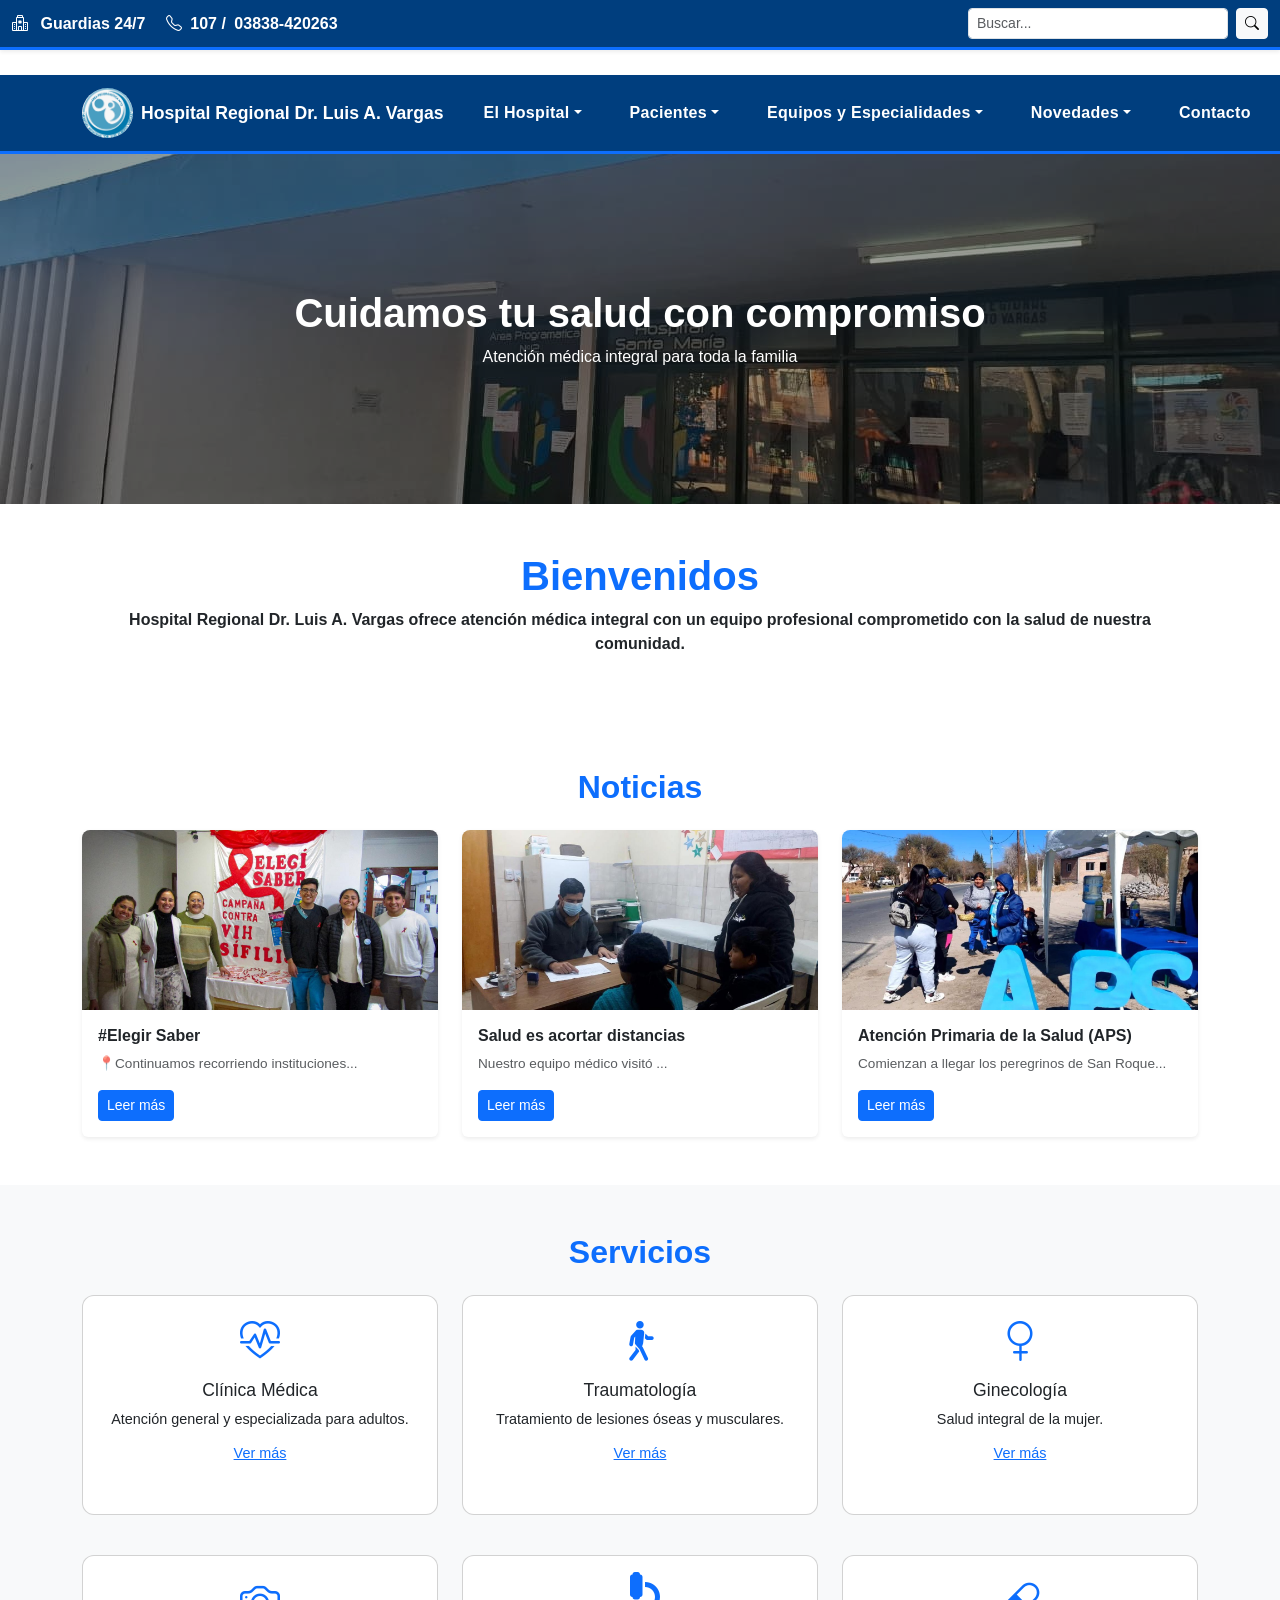
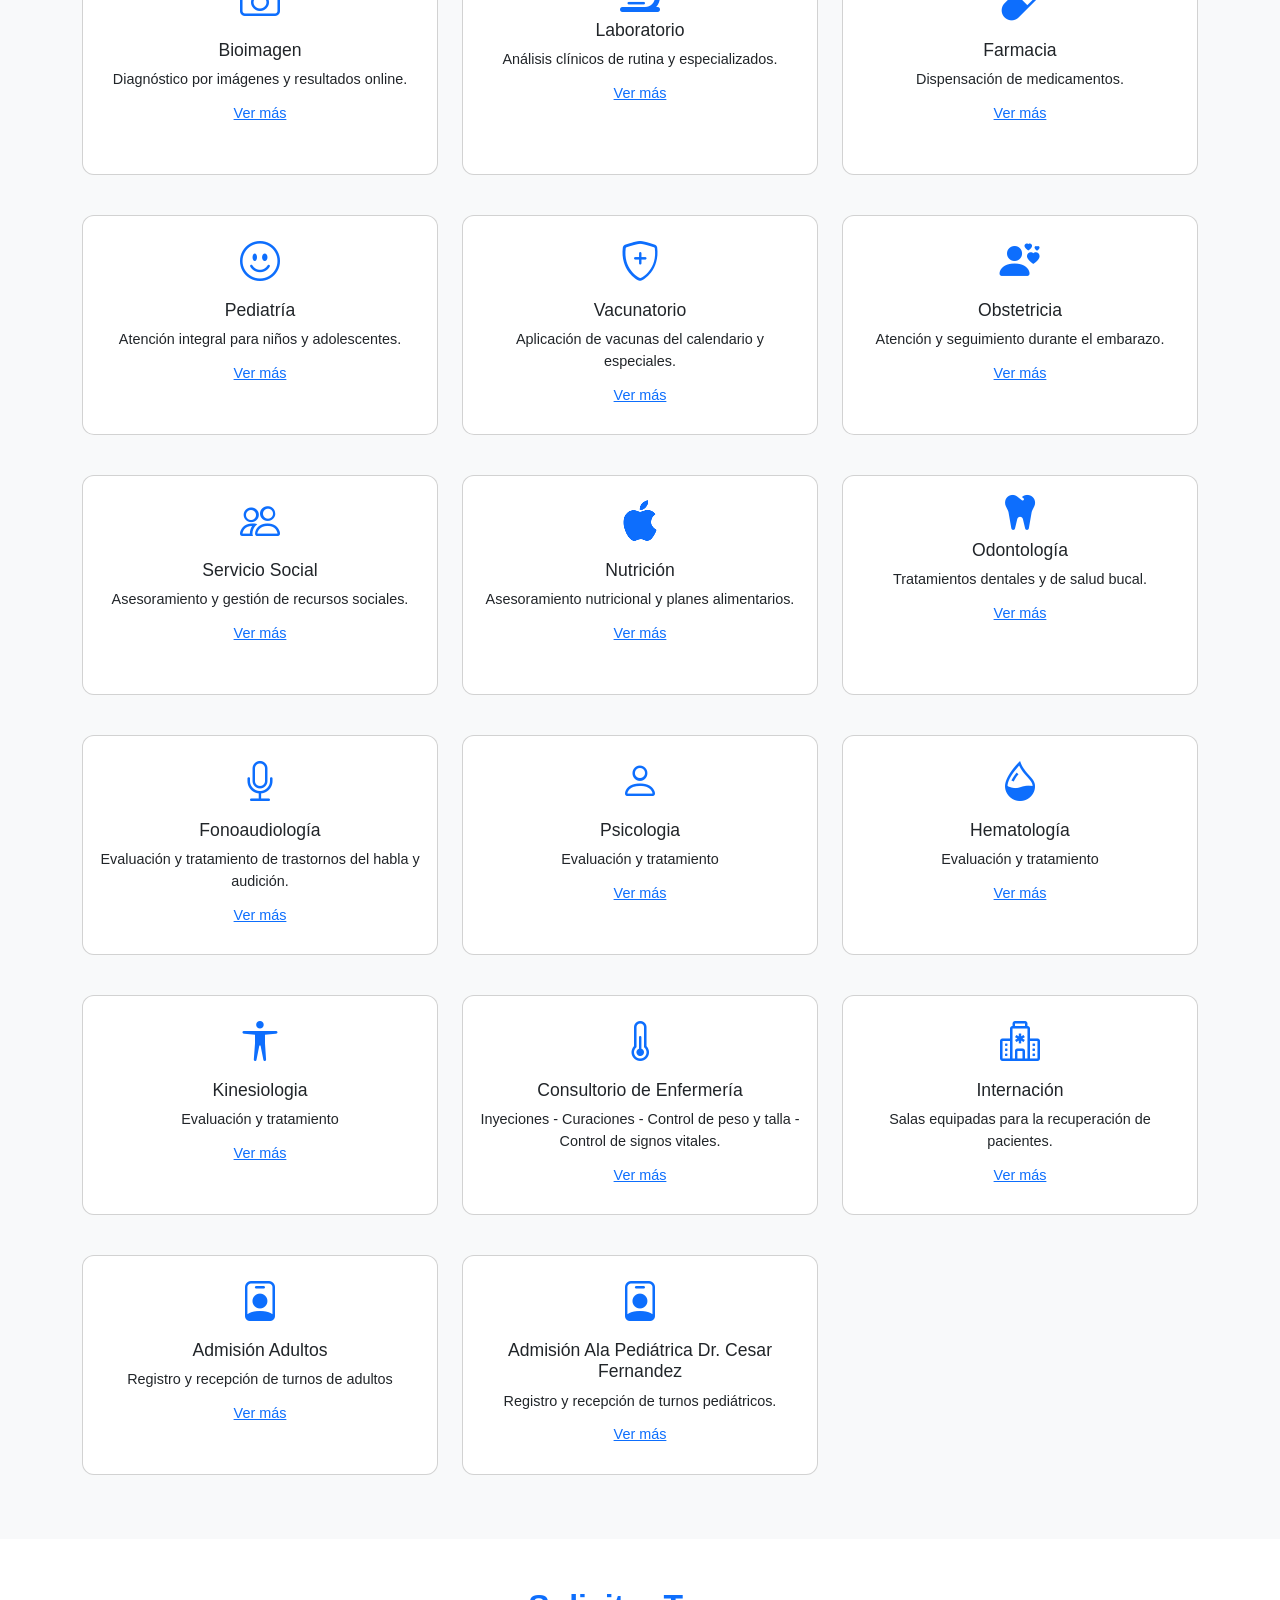
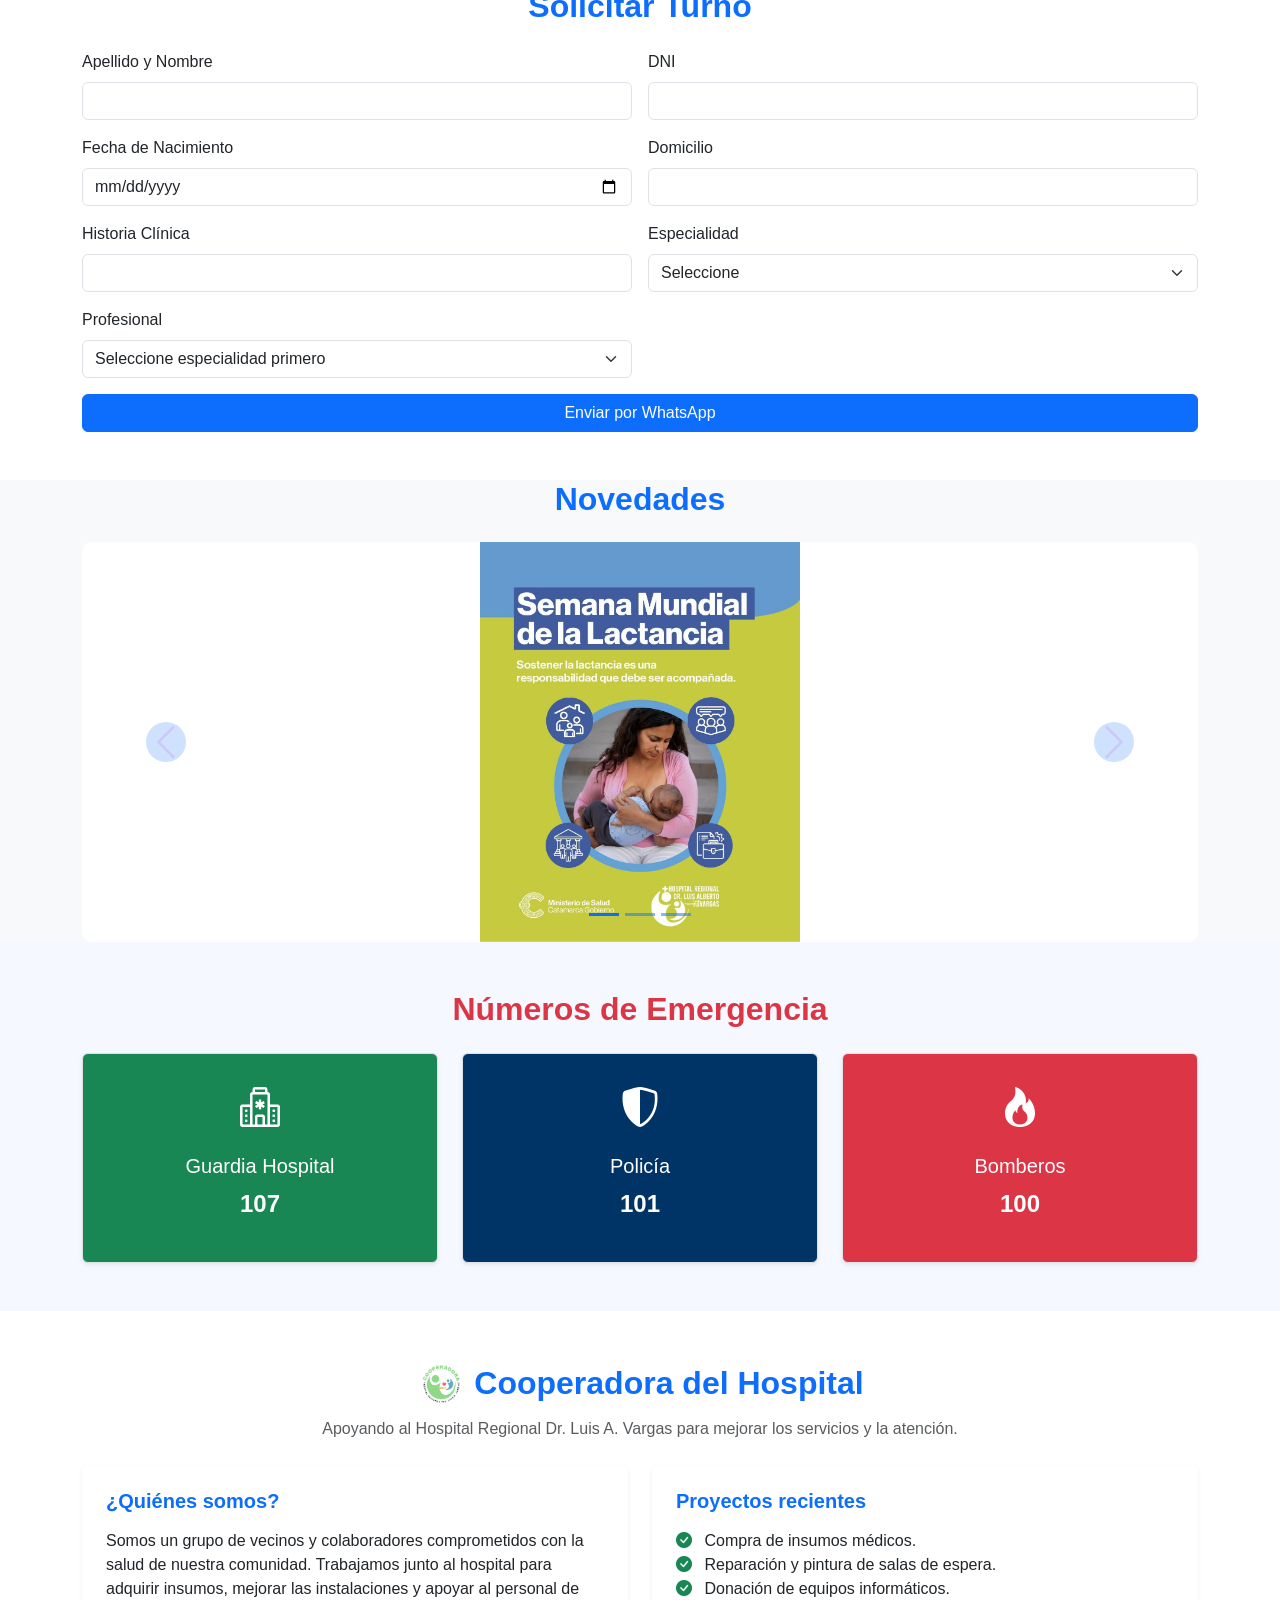
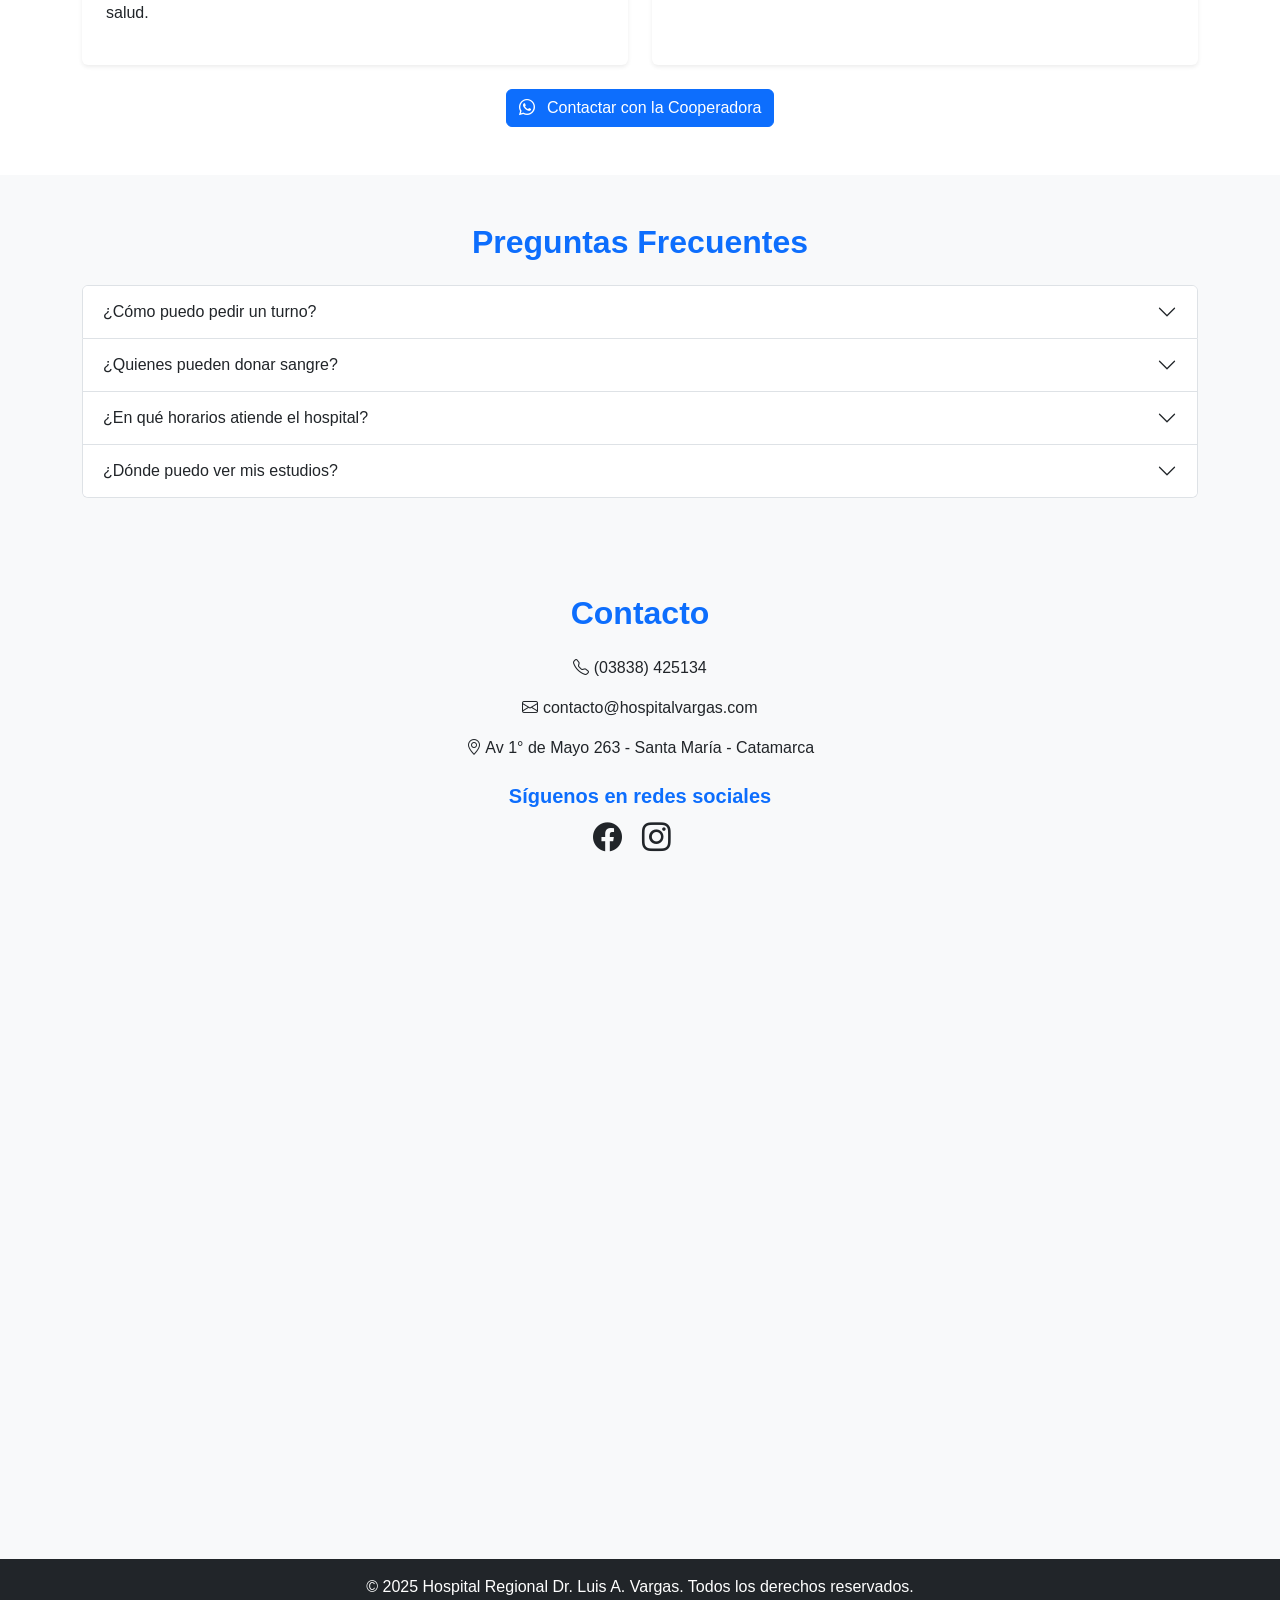
==== commit 3e0d7e06: "v2.2" ====
--- a/index.html
+++ b/index.html
@@ -10,15 +10,28 @@
   <meta name="author" content="Hospital Regional Dr. Luis A. Vargas" />
   <link rel="icon" href="images/Santa/logo2.jpeg" type="image/jpeg" />
 
+  <meta charset="UTF-8">
+  <meta name="viewport" content="width=device-width, initial-scale=1.0">
+
+  <!-- SEO -->
+  <meta name="description"
+    content="Hospital Regional Dr Luis A. Vargas - Información institucional, turnos, guardia, servicios, laboratorio, imágenes y campañas de salud.">
+  <meta name="keywords"
+    content="hospital, salud, catamarca, turnos, emergencias, laboratorio, diagnostico por imagenes, telesalud">
+
+  <!-- Seguridad -->
+  <meta http-equiv="X-Content-Type-Options" content="nosniff">
+  <meta http-equiv="X-Frame-Options" content="deny">
+  <meta http-equiv="Referrer-Policy" content="strict-origin-when-cross-origin">
+
+
   <!-- Bootstrap y estilos -->
   <link href="https://cdn.jsdelivr.net/npm/bootstrap@5.3.2/dist/css/bootstrap.min.css" rel="stylesheet" />
   <link href="https://cdn.jsdelivr.net/npm/bootstrap-icons@1.11.1/font/bootstrap-icons.css" rel="stylesheet" />
   <link href="https://cdnjs.cloudflare.com/ajax/libs/font-awesome/6.5.0/css/all.min.css" rel="stylesheet">
 
-  <link rel="stylesheet" href="styles.css" />
 
   <title>Hospital Regional Dr. Luis A. Vargas</title>
-
 
   <style>
     body {
@@ -372,6 +385,7 @@
                   Atención</a></li>
               <li><a class="dropdown-item" href="#preguntasfq">Preguntas Frecuentes</a></li>
               <li><a class="dropdown-item" href="#ubicacion">Cómo llegar al Hospital</a></li>
+              <li><a class="dropdown-item" href="#preguntasfq">Donar Sangre</a></li>
             </ul>
           </li>
           <li class="nav-item dropdown">
@@ -435,7 +449,8 @@
             <p>
               A lo largo de los años, se ha consolidado como un centro de referencia regional en atención médica
               integral,
-              con especialidades en clínica, traumatología, oftalmologia, ginecologia, pediatría, obstetricia, odontologia, cirugía y emergencias.
+              con especialidades en clínica, traumatología, oftalmologia, ginecologia, pediatría, obstetricia,
+              odontologia, cirugía y emergencias.
             </p>
 
             <hr>
@@ -591,7 +606,7 @@
             <ul>
               <li>Radiología: Lunes a Viernes 8:00–17:00</li>
               <li>Mamografía: Lunes a Viernes 8:00–17:00</li>
-              
+
             </ul>
 
             <hr>
@@ -1015,7 +1030,7 @@
                             <img src="img/doctor2.jpg" class="rounded-circle mx-auto" style="width:120px;height:120px;"
                               alt="">
                             <h6 class="mt-3"> <b> Dra. Saracho Araceli </b></h6>
-                            <p> M.P  <br>
+                            <p> M.P <br>
                               Medico Cirujano.</p>
                           </div>
                         </div>
@@ -1024,7 +1039,7 @@
                             <img src="img/doctor2.jpg" class="rounded-circle mx-auto" style="width:120px;height:120px;"
                               alt="">
                             <h6 class="mt-3"> <b> Dr. Contreras Hugo </b></h6>
-                            <p> M.P  <br>
+                            <p> M.P <br>
                               Clínica médica general, experiencia en diagnóstico preventivo.</p>
                           </div>
                         </div>
@@ -1033,7 +1048,7 @@
                             <img src="img/doctor2.jpg" class="rounded-circle mx-auto" style="width:120px;height:120px;"
                               alt="">
                             <h6 class="mt-3"> <b> Dr. Maturano Jorge </b></h6>
-                            <p> M.P  <br>
+                            <p> M.P <br>
                               Clínica médica general, experiencia en diagnóstico preventivo.</p>
                           </div>
                         </div>
@@ -1042,7 +1057,7 @@
                             <img src="img/doctor2.jpg" class="rounded-circle mx-auto" style="width:120px;height:120px;"
                               alt="">
                             <h6 class="mt-3"> <b>Dr. Tula Juan Jose </b></h6>
-                            <p> M.P  <br>
+                            <p> M.P <br>
                               Clínica médica general, experiencia en diagnóstico preventivo.</p>
                           </div>
                         </div>
@@ -1051,7 +1066,7 @@
                             <img src="img/doctor2.jpg" class="rounded-circle mx-auto" style="width:120px;height:120px;"
                               alt="">
                             <h6 class="mt-3"> <b> Dra. Mena Cristina </b></h6>
-                            <p> M.P  <br>
+                            <p> M.P <br>
                               Clínica médica general, experiencia en diagnóstico preventivo.</p>
                           </div>
                         </div>
@@ -1060,7 +1075,7 @@
                             <img src="img/doctor2.jpg" class="rounded-circle mx-auto" style="width:120px;height:120px;"
                               alt="">
                             <h6 class="mt-3"> <b> Dra. Cancinos Andrea Yoseli</b></h6>
-                            <p> M.P  <br>
+                            <p> M.P <br>
                               Clínica médica general, experiencia en diagnóstico preventivo.</p>
                           </div>
                         </div>
@@ -3125,28 +3140,57 @@
             </div>
           </div>
         </div>
+
         <div class="accordion-item">
           <h2 class="accordion-header" id="faq2">
             <button class="accordion-button collapsed" type="button" data-bs-toggle="collapse"
               data-bs-target="#faqCollapse2">
-              ¿En qué horarios atiende el hospital?
+              ¿Quienes pueden donar sangre?
             </button>
           </h2>
           <div id="faqCollapse2" class="accordion-collapse collapse" data-bs-parent="#faqAccordion">
             <div class="accordion-body">
-              Nuestro hospital atiende las 24 horas en el área de emergencias y de lunes a viernes de 06:00 a 18:00 en
-              consultorios externos.
+              Para donar sangre hay que: <br>
+              - Tener entre 16 y 65 años. <br>
+              - Gozar de buena Salud. <br>
+              - No estar en ayunas. <br>
+              - Asistir con D.N.I. <br>
+              - Se puede donar sangre cada 8 semanas. <br>
+              - Pesar mas 50Kg.
+              <hr>
+              Te esperamos de Lunes a Viernes <br>
+              Consultorio de 7:30 a 12:00 <br>
+              Extraccion de 08:00 a 11:00
+              <hr>
+              por consultas llamar al: 3838-424087
+              
             </div>
           </div>
         </div>
+
         <div class="accordion-item">
           <h2 class="accordion-header" id="faq3">
             <button class="accordion-button collapsed" type="button" data-bs-toggle="collapse"
               data-bs-target="#faqCollapse3">
+              ¿En qué horarios atiende el hospital?
+            </button>
+          </h2>
+          <div id="faqCollapse3" class="accordion-collapse collapse" data-bs-parent="#faqAccordion">
+            <div class="accordion-body">
+              Nuestro hospital atiende las 24 horas en el área de emergencias y de lunes a viernes de 06:00 a 18:00 en
+              consultorios externos.
+            </div>
+          </div>
+        </div>
+
+        <div class="accordion-item">
+          <h2 class="accordion-header" id="faq4">
+            <button class="accordion-button collapsed" type="button" data-bs-toggle="collapse"
+              data-bs-target="#faqCollapse4">
               ¿Dónde puedo ver mis estudios?
             </button>
           </h2>
-          <div id="faqCollapse3" class="accordion-collapse collapse" data-bs-parent="#faqAccordion">
+          <div id="faqCollapse4" class="accordion-collapse collapse" data-bs-parent="#faqAccordion">
             <div class="accordion-body">
               Ingresando a este <a href="https://htalvargas.imageweb.ar/login.html">Link</a> podrás acceder a ver
               tus Radiografias y Mamografias. En Nombre de Usuario deben ingresar el DNI del paciente y en Contraseña la
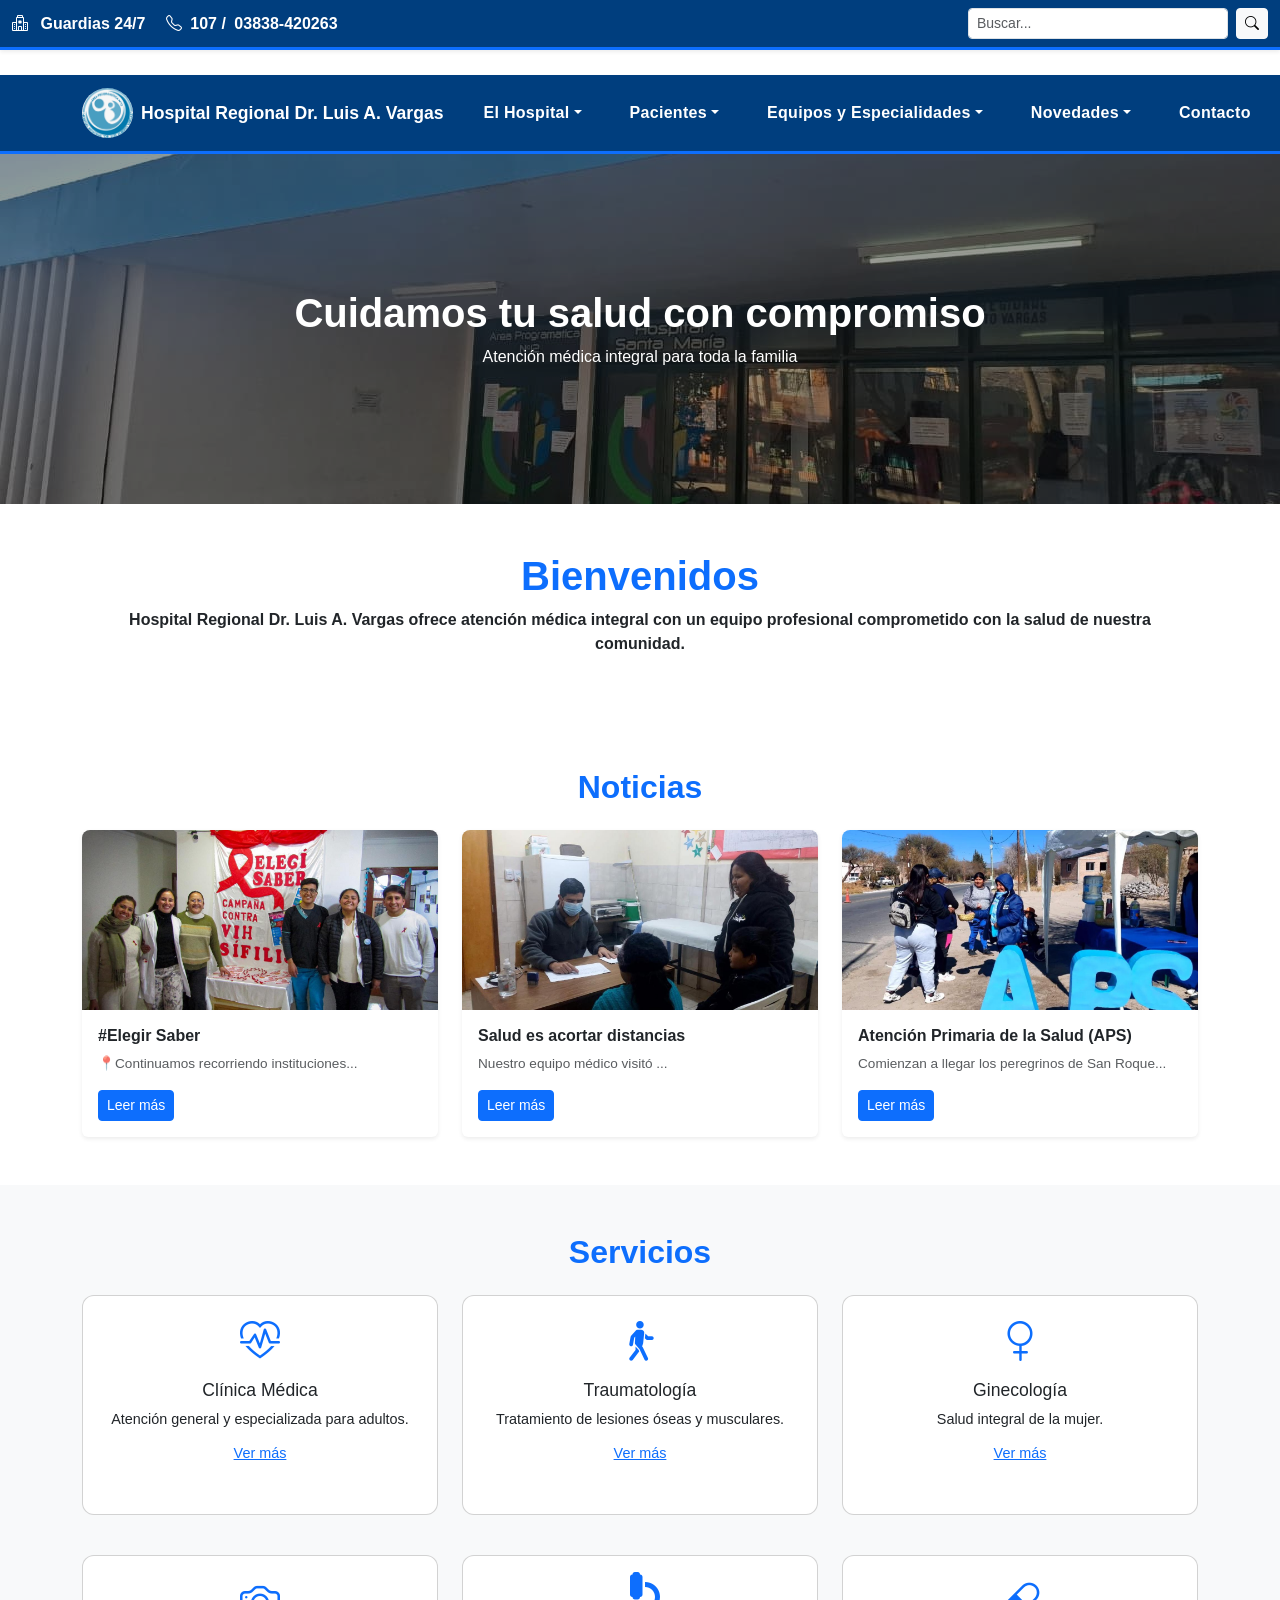
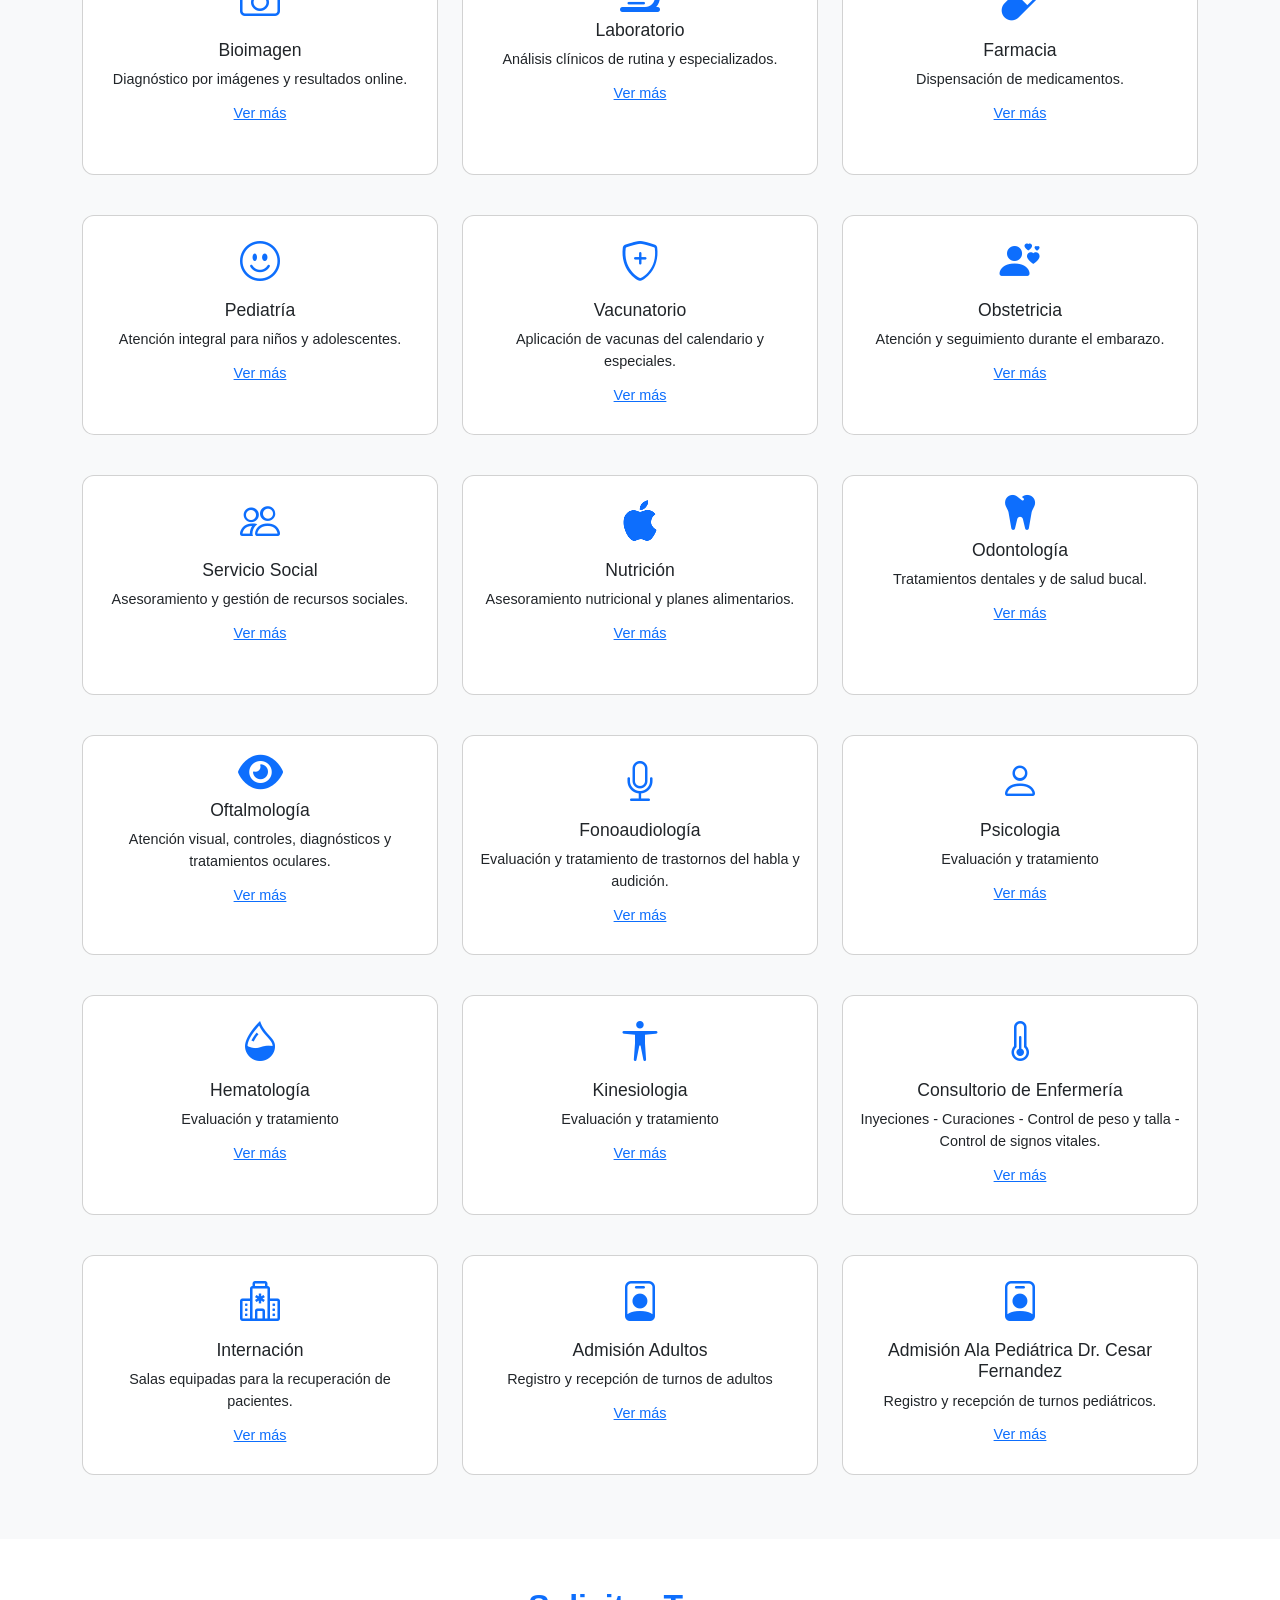
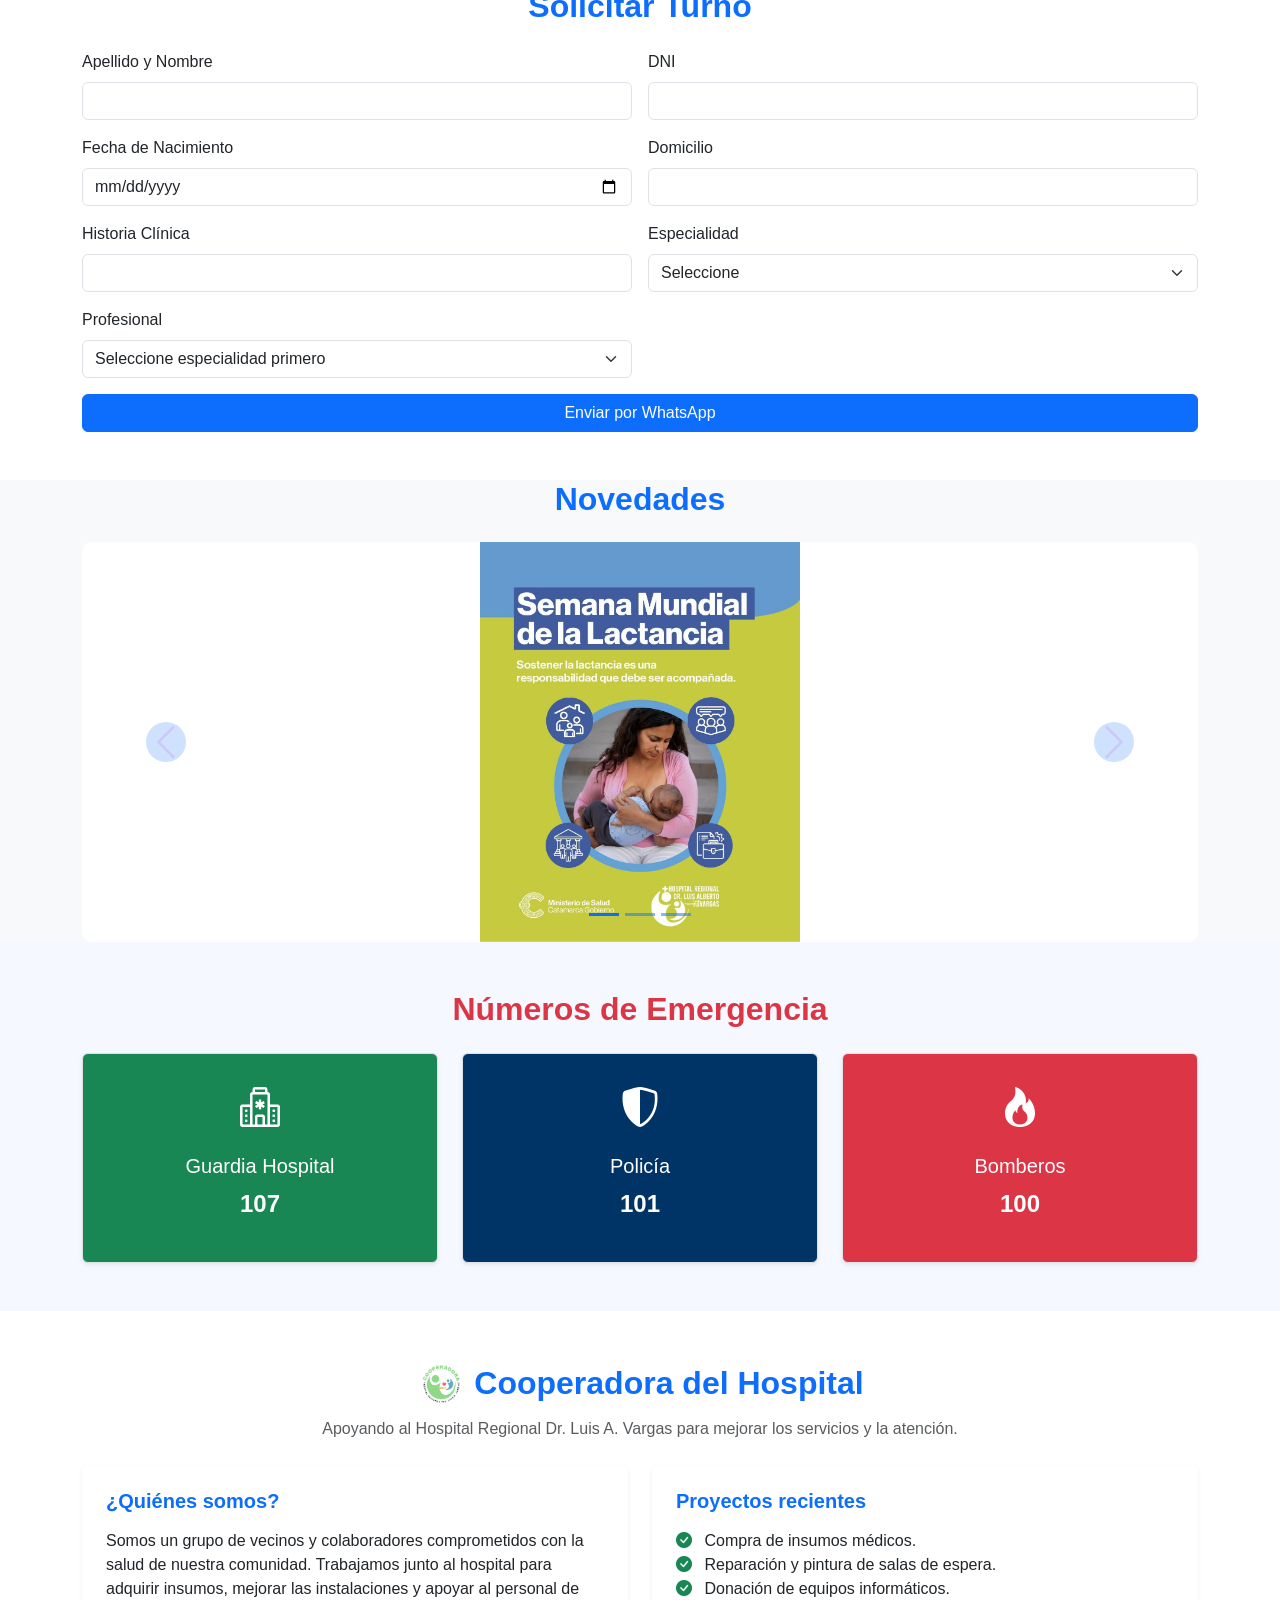
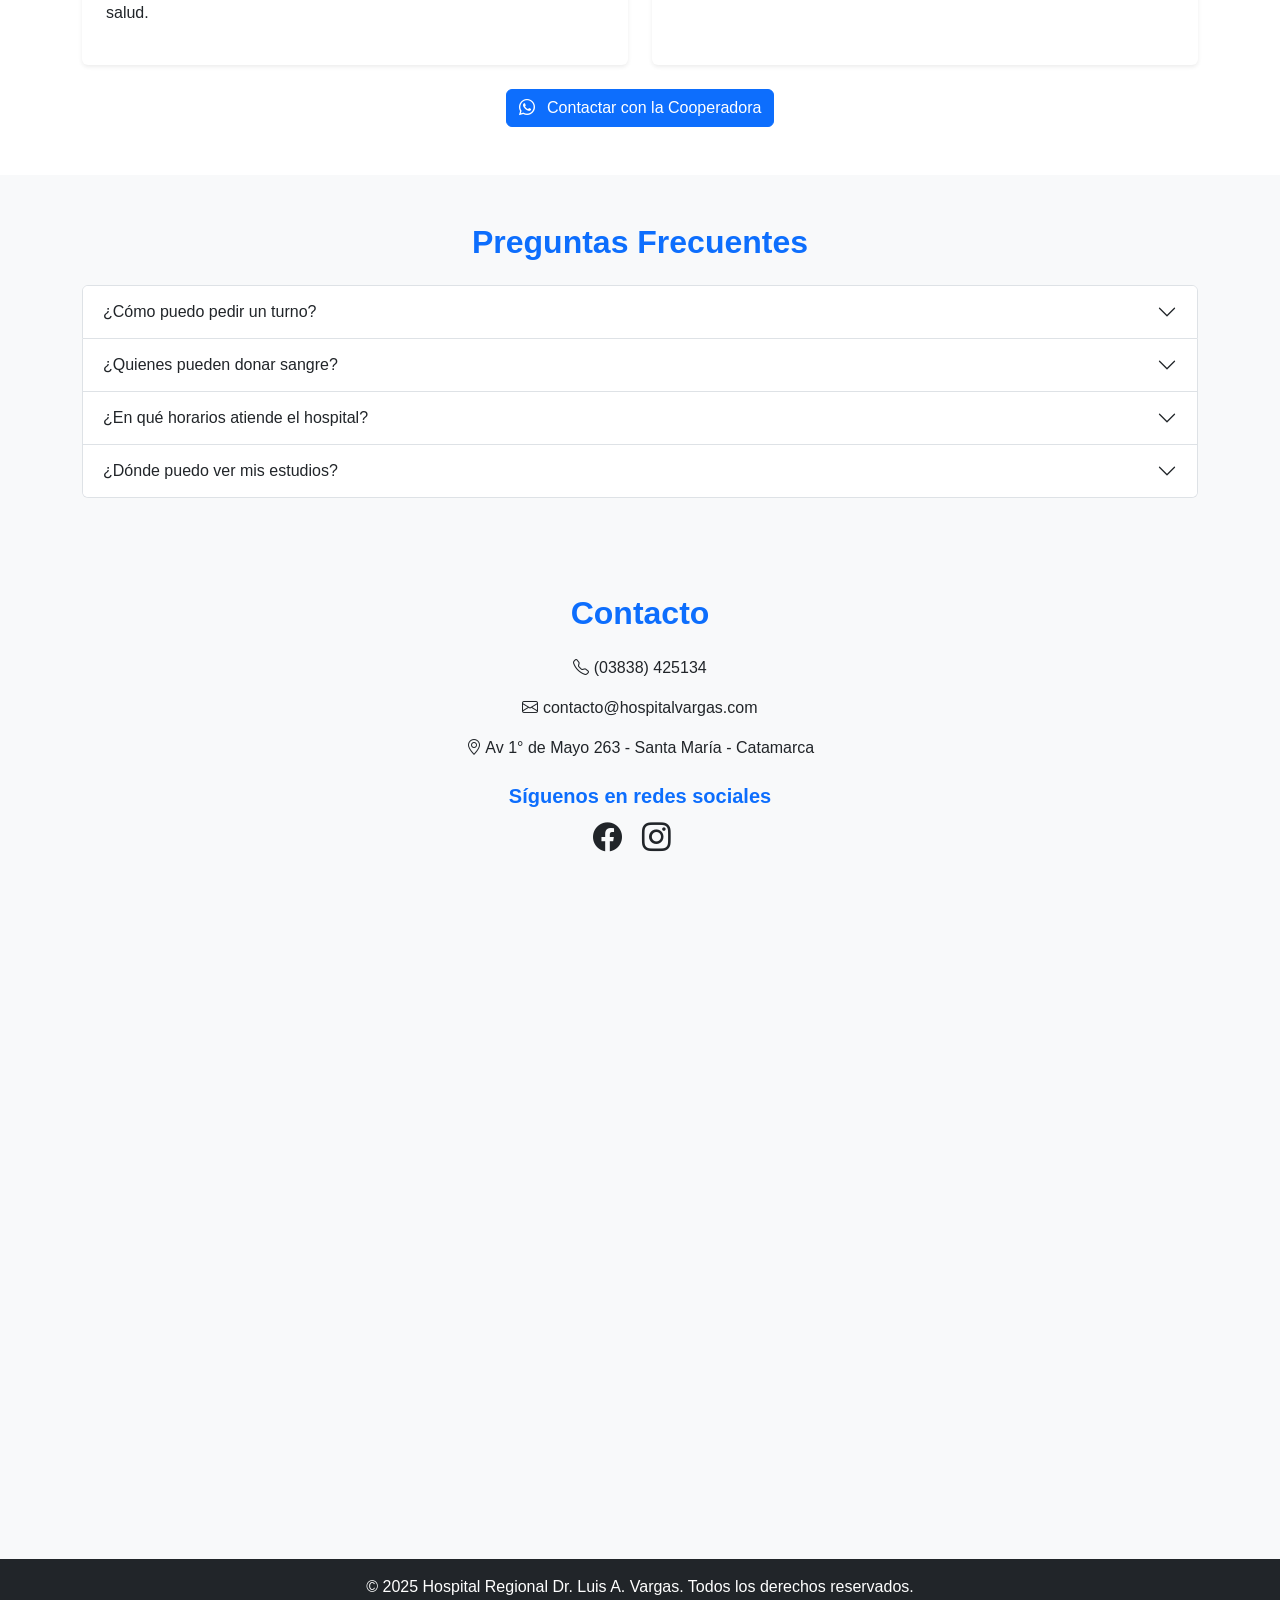
==== commit 2ff1311c: "v2.2" ====
--- a/index.html
+++ b/index.html
@@ -2738,6 +2738,38 @@
             </div>
           </div>
         </div>
+        
+
+        <div class="col-md-4">
+          <div class="card card-service text-center p-3">
+            <!-- Ícono de Oftalmología  -->
+            <i class="fa-solid fa-eye fs-1 text-primary"></i>
+            <h5>Oftalmología </h5>
+            <p>Atención visual, controles, diagnósticos y tratamientos oculares.</p>
+            <button class="btn btn-link" data-bs-toggle="modal" data-bs-target="#modalOftalmo">Ver más</button>
+          </div>
+        </div>
+        <!-- Modal Oftalmología -->
+        <div class="modal fade" id="modalOftalmo" tabindex="-1">
+          <div class="modal-dialog modal-dialog-centered">
+            <div class="modal-content">
+
+              <div class="modal-header">
+                <!-- Ícono de Oftalmología -->
+                <h5 class="modal-title">
+                  <i class="fa-solid fa-eye me-2 text-primary"></i>Oftalmología
+                </h5>
+                <button class="btn-close" data-bs-dismiss="modal"></button>
+              </div>
+              <div class="modal-body">
+                <b>Profesionales y Horarios</b><br>
+                <b>Dra. Ampuero Carolina</b><br>
+                Lunes a Viernes: 08:00 a 12:00<br>
+              </div>
+            </div>
+          </div>
+        </div>
+
 
         <!-- Fonoaudiología -->
         <div class="col-md-4">
@@ -3163,7 +3195,7 @@
               Extraccion de 08:00 a 11:00
               <hr>
               por consultas llamar al: 3838-424087
-              
+
             </div>
           </div>
         </div>
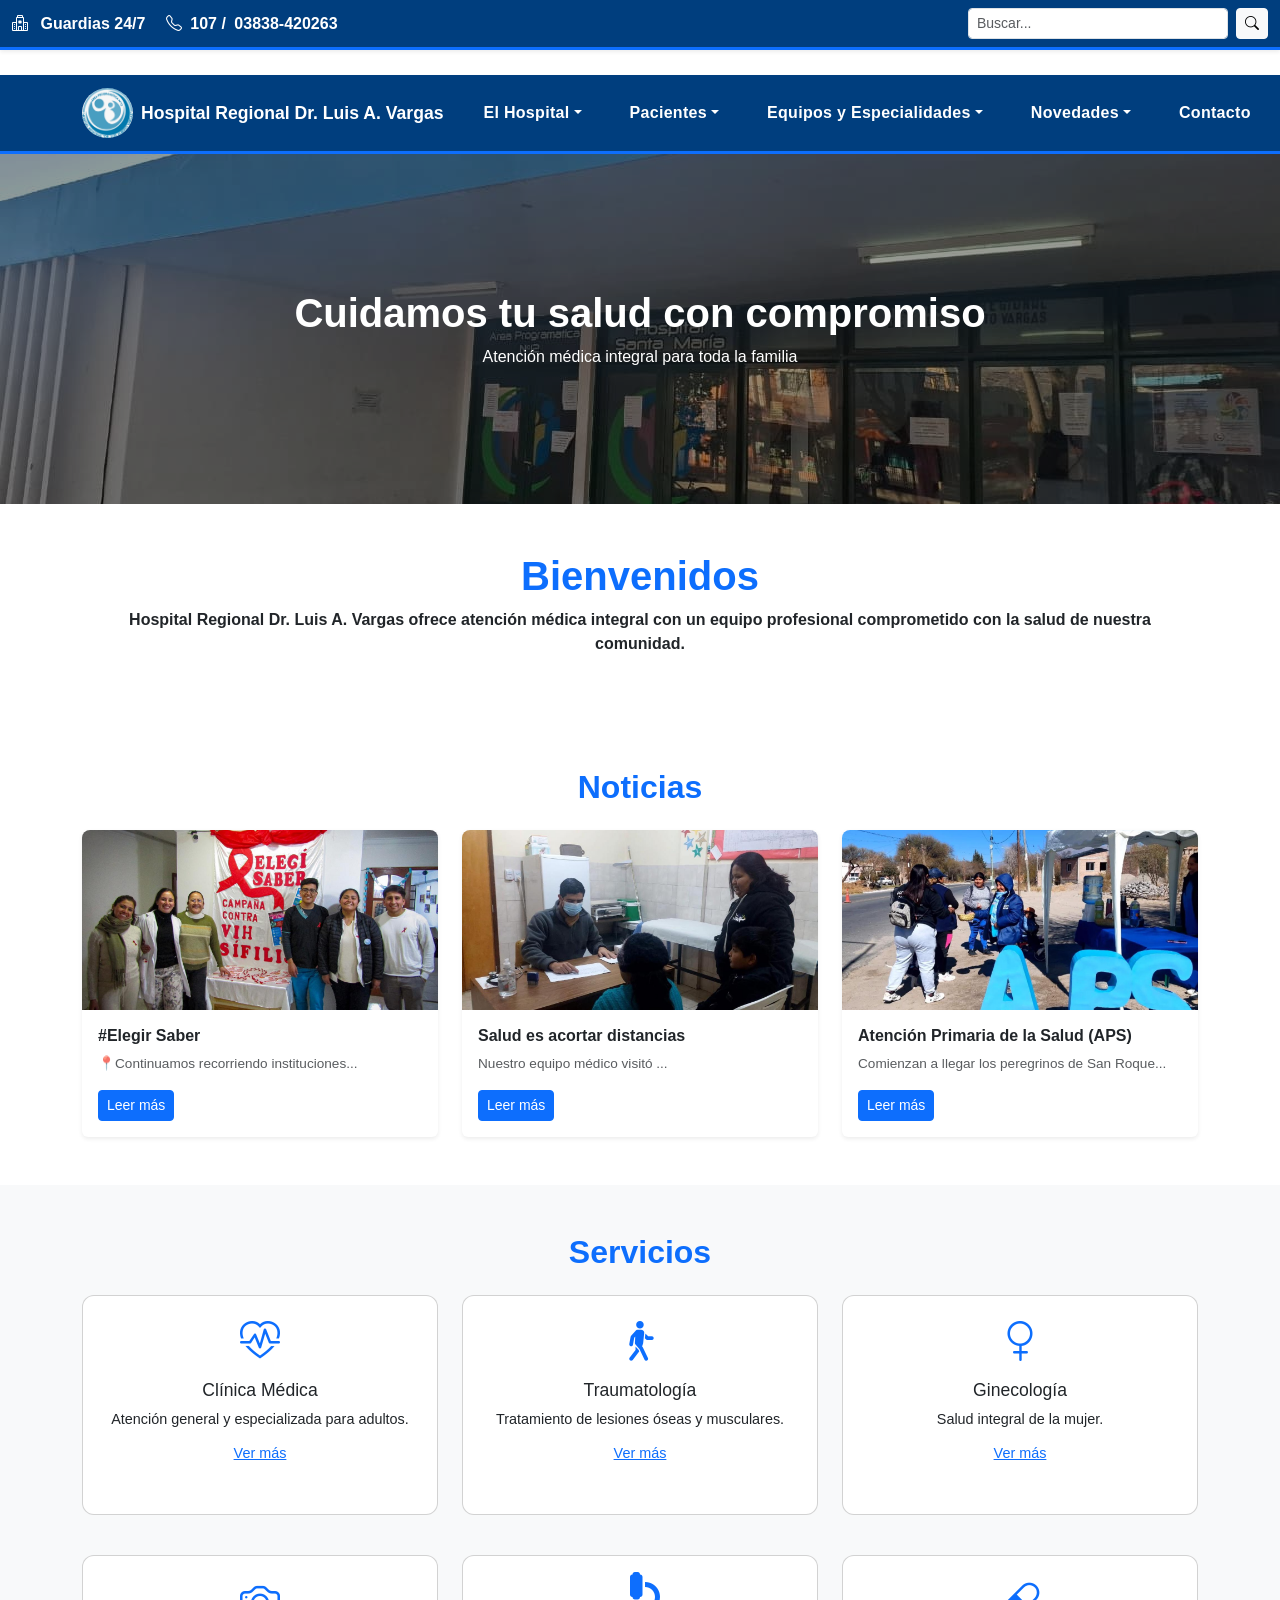
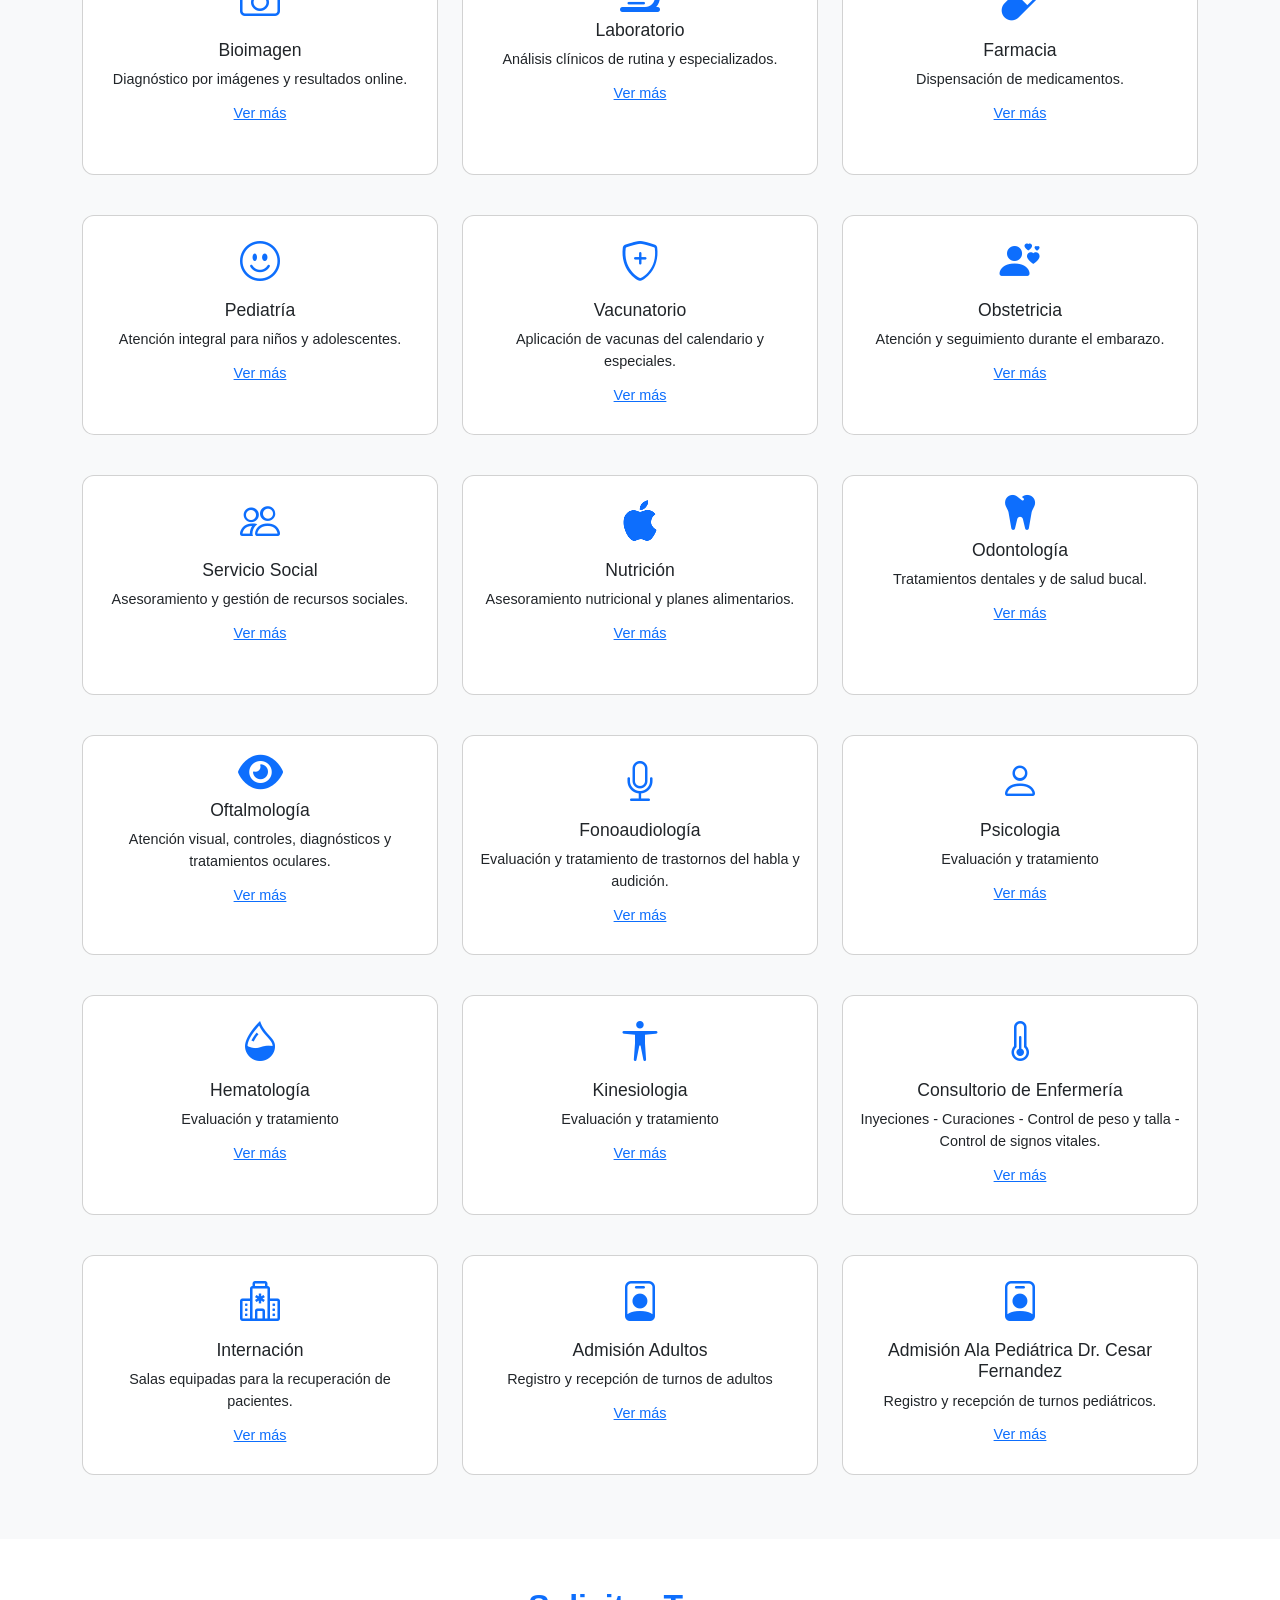
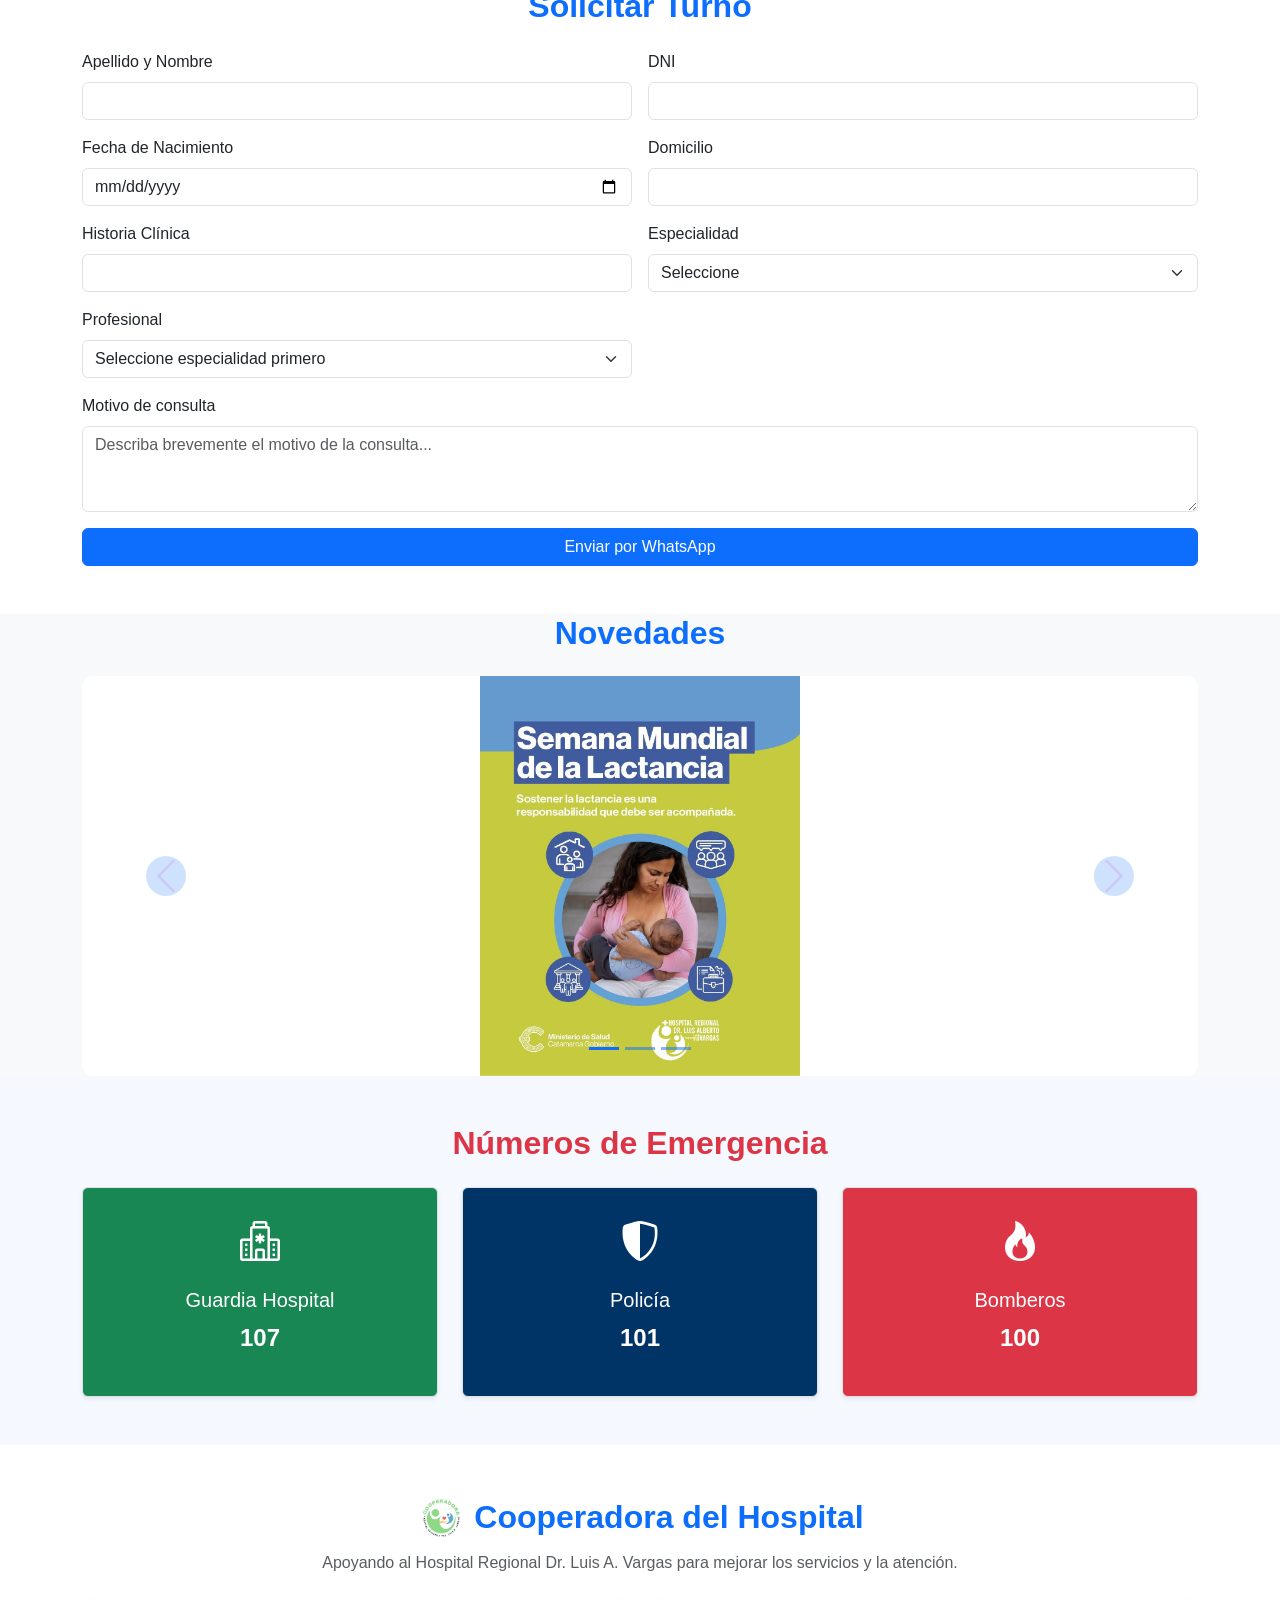
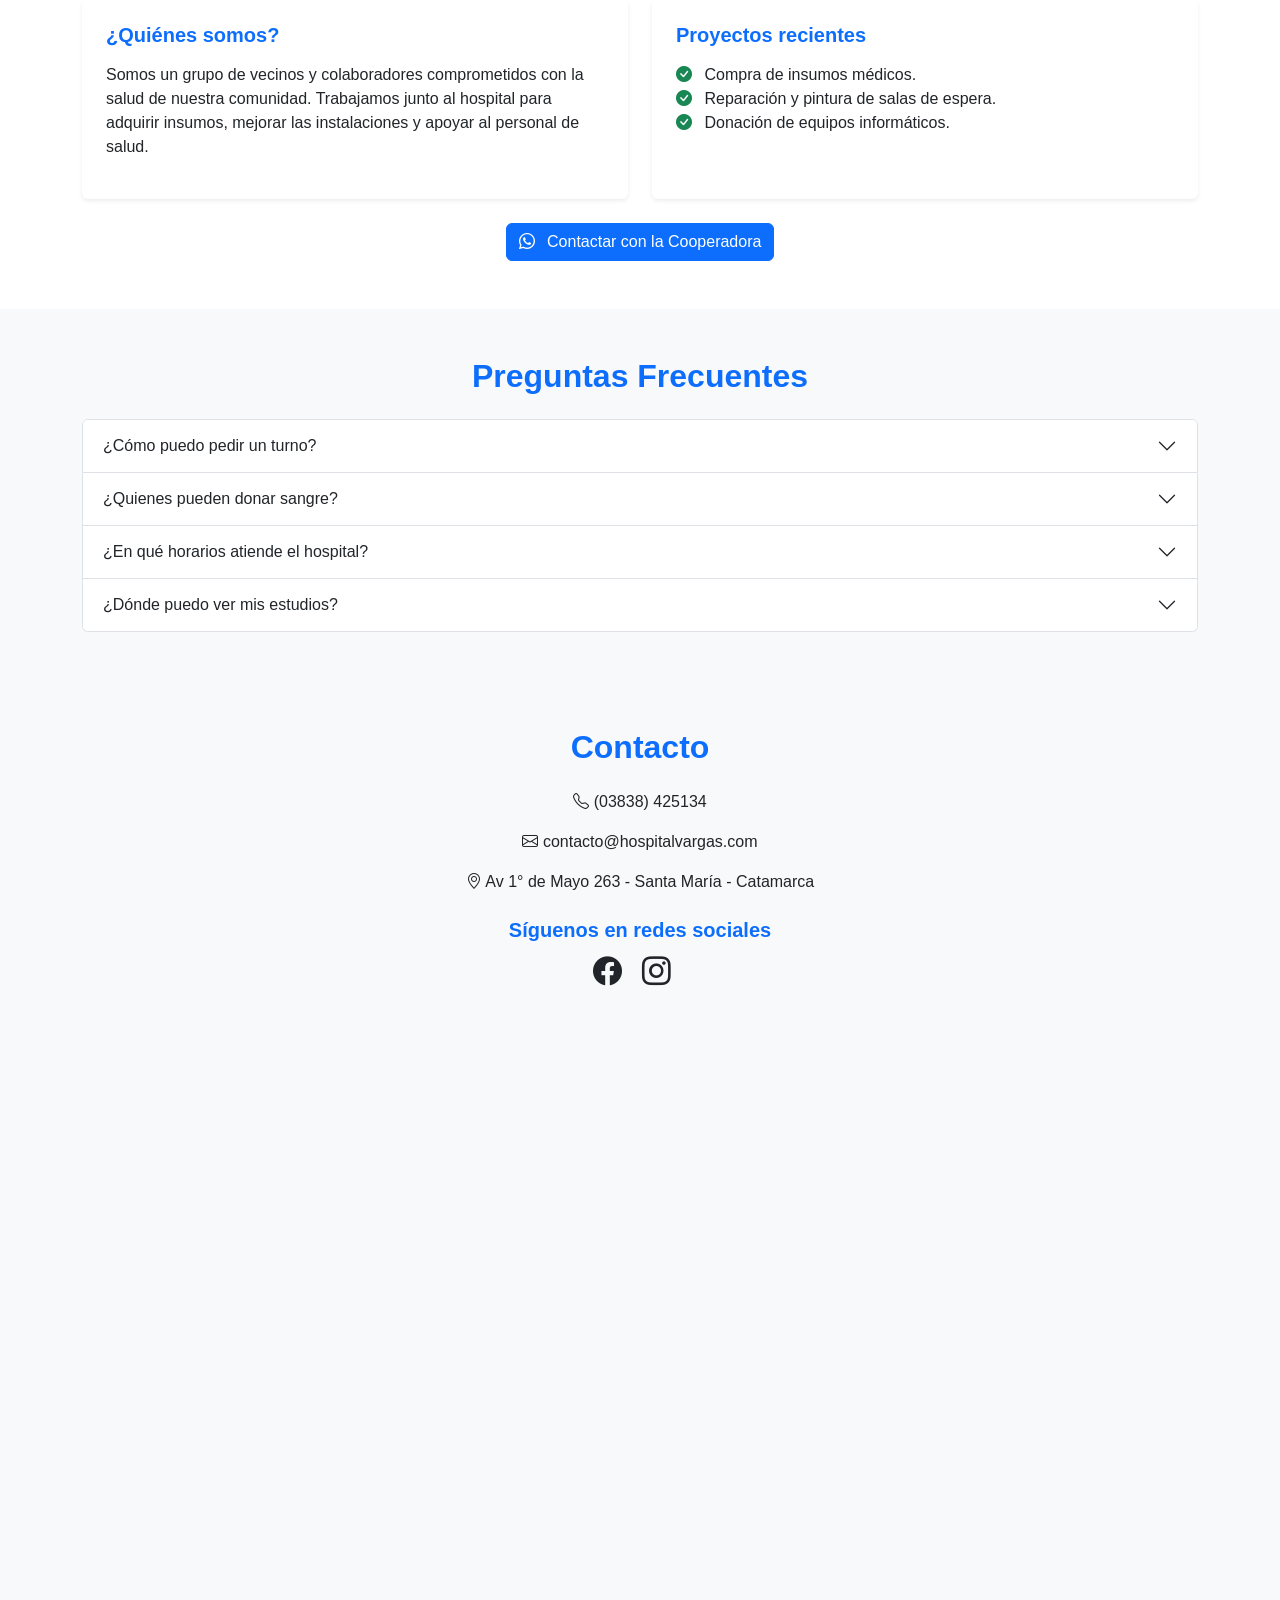
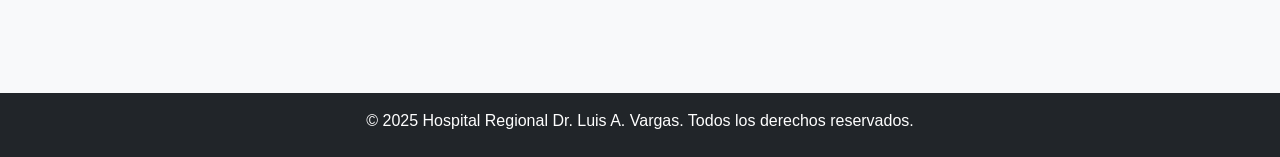
==== commit 6869b7a1: "v3.0" ====
--- a/index.html
+++ b/index.html
@@ -1352,6 +1352,14 @@
                             <p>especialista en farmacología hospitalaria.</p>
                           </div>
                         </div>
+                        <div class="col-md-4">
+                          <div class="card text-center p-3 shadow-sm">
+                            <img src="img/doctor26.jpg" class="rounded-circle mx-auto" style="width:120px;height:120px;"
+                              alt="">
+                            <h6 class="mt-3">Sra. Suarez Patricia</h6>
+                            <p>especialista en farmacología hospitalaria.</p>
+                          </div>
+                        </div>
                       </div>
                     </div>
                   </div>
@@ -1381,8 +1389,9 @@
                           <div class="card text-center p-3 shadow-sm">
                             <img src="img/doctor24.jpg" class="rounded-circle mx-auto" style="width:120px;height:120px;"
                               alt="">
-                            <h6 class="mt-3">Lic. Andrés López</h6>
-                            <p>Fonoaudiólogo especializado en rehabilitación de la voz.</p>
+                            <h6 class="mt-3"><b>Lic. Barrenechea Lorena</b></h6>
+                            <p>M.P <br>
+                              Fonoaudióloga</p>
                           </div>
                         </div>
                       </div>
@@ -1406,7 +1415,7 @@
                           <div class="card text-center p-3 shadow-sm">
                             <img src="img/doctor5.jpg" class="rounded-circle mx-auto" style="width:120px;height:120px;"
                               alt="">
-                            <h6 class="mt-3">Dra. Ana Suárez</h6>
+                            <h6 class="mt-3"> <b>Dra. Peñafiel Patricia</b></h6>
                             <p>Salud reproductiva y ginecología preventiva.</p>
                           </div>
                         </div>
@@ -1414,7 +1423,7 @@
                           <div class="card text-center p-3 shadow-sm">
                             <img src="img/doctor6.jpg" class="rounded-circle mx-auto" style="width:120px;height:120px;"
                               alt="">
-                            <h6 class="mt-3">Dr. Carlos Medina</h6>
+                            <h6 class="mt-3"> <b>Dra. Michalzuck Melisa</b></h6>
                             <p>Ginecología oncológica y obstetricia avanzada.</p>
                           </div>
                         </div>
@@ -1438,15 +1447,15 @@
                           <div class="card text-center p-3 shadow-sm">
                             <img src="img/doctor13.jpg" class="rounded-circle mx-auto" style="width:120px;height:120px;"
                               alt="">
-                            <h6 class="mt-3">Dr. Esteban Morales</h6>
-                            <p>Hematólogo especializado en enfermedades de la sangre.</p>
+                            <h6 class="mt-3"> <b>Lic. Diaz Valeria</b></h6>
+                            <p>HEspecialista en hemoterapia y diagnóstico hematológico.</p>
                           </div>
                         </div>
                         <div class="col-md-4">
                           <div class="card text-center p-3 shadow-sm">
                             <img src="img/doctor14.jpg" class="rounded-circle mx-auto" style="width:120px;height:120px;"
                               alt="">
-                            <h6 class="mt-3">Dra. Cecilia Vázquez</h6>
+                            <h6 class="mt-3"> <b>Lic. Medina Ivana</b></h6>
                             <p>Especialista en hemoterapia y diagnóstico hematológico.</p>
                           </div>
                         </div>
@@ -1470,7 +1479,7 @@
                           <div class="card text-center p-3 shadow-sm">
                             <img src="img/LicBarrionuev.jpg" class="rounded-circle mx-auto"
                               style="width:120px;height:120px;" alt="Kinesiólogo 1">
-                            <h6 class="mt-3">Lic. Barrioniuevo Ana Laura</h6>
+                            <h6 class="mt-3"><b>Lic. Barrioniuevo Ana Laura</b></h6>
                             <p>M.P 074 <br>
                               Kinesiolagia y Fisioterapia</p>
                           </div>
@@ -1479,8 +1488,18 @@
                           <div class="card text-center p-3 shadow-sm">
                             <img src="img/doctor16.jpg" class="rounded-circle mx-auto" style="width:120px;height:120px;"
                               alt="Kinesiólogo 2">
-                            <h6 class="mt-3">Lic. Carla Gómez</h6>
-                            <p>Kinesióloga experta en recuperación postquirúrgica y terapia respiratoria.</p>
+                            <h6 class="mt-3"><b>Lic. Lujan Agustina</b></h6>
+                            <p>M.P  <br>
+                              Kinesióloga experta en recuperación postquirúrgica y terapia respiratoria.</p>
+                          </div>
+                        </div>
+                        <div class="col-md-4">
+                          <div class="card text-center p-3 shadow-sm">
+                            <img src="img/doctor16.jpg" class="rounded-circle mx-auto" style="width:120px;height:120px;"
+                              alt="Kinesiólogo 2">
+                            <h6 class="mt-3"><b>Lic. Burgo Gonzalez Aylen</b></h6>
+                            <p>M.P  <br>
+                              Kinesióloga experta en recuperación postquirúrgica y terapia respiratoria.</p>
                           </div>
                         </div>
                       </div>
@@ -1503,16 +1522,45 @@
                           <div class="card text-center p-3 shadow-sm">
                             <img src="img/doctor17.jpg" class="rounded-circle mx-auto" style="width:120px;height:120px;"
                               alt="Profesional de Laboratorio 1">
-                            <h6 class="mt-3">Bioq. Laura Fernández</h6>
-                            <p>Especialista en análisis clínicos y diagnóstico bioquímico.</p>
+                            <h6 class="mt-3"><b>Bioq. Herrera Gustavo</b></h6>
+                            <p>M.P  <br>
+                            Especialista en análisis clínicos y diagnóstico bioquímico.</p>
                           </div>
                         </div>
                         <div class="col-md-4">
                           <div class="card text-center p-3 shadow-sm">
                             <img src="img/doctor18.jpg" class="rounded-circle mx-auto" style="width:120px;height:120px;"
                               alt="Profesional de Laboratorio 2">
-                            <h6 class="mt-3">Bioq. Marcos Pérez</h6>
-                            <p>Experto en microbiología y control de calidad de muestras.</p>
+                            <h6 class="mt-3"><b>Bioq. Meriles Nilda Mabel</b></h6>
+                            <p>M.P  <br>
+                            Experto en microbiología y control de calidad de muestras.</p>
+                          </div>
+                        </div>
+                        <div class="col-md-4">
+                          <div class="card text-center p-3 shadow-sm">
+                            <img src="img/doctor18.jpg" class="rounded-circle mx-auto" style="width:120px;height:120px;"
+                              alt="Profesional de Laboratorio 2">
+                            <h6 class="mt-3"><b>Bioq. Brahim Ludmila</b></h6>
+                            <p>M.P  <br>
+                            Experto en microbiología y control de calidad de muestras.</p>
+                          </div>
+                        </div>
+                        <div class="col-md-4">
+                          <div class="card text-center p-3 shadow-sm">
+                            <img src="img/doctor18.jpg" class="rounded-circle mx-auto" style="width:120px;height:120px;"
+                              alt="Profesional de Laboratorio 2">
+                            <h6 class="mt-3"><b>Tec. Ochoa Rita</b></h6>
+                            <p>M.P  <br>
+                            Experto en microbiología y control de calidad de muestras.</p>
+                          </div>
+                        </div>
+                        <div class="col-md-4">
+                          <div class="card text-center p-3 shadow-sm">
+                            <img src="img/doctor18.jpg" class="rounded-circle mx-auto" style="width:120px;height:120px;"
+                              alt="Profesional de Laboratorio 2">
+                            <h6 class="mt-3"><b>Tec. Quinteros Paula Anahi</b></h6>
+                            <p>M.P  <br>
+                            Experto en microbiología y control de calidad de muestras.</p>
                           </div>
                         </div>
                       </div>
@@ -1535,7 +1583,8 @@
                           <div class="card text-center p-3 shadow-sm">
                             <img src="img/doctor21.jpg" class="rounded-circle mx-auto" style="width:120px;height:120px;"
                               alt="">
-                            <h6 class="mt-3">Lic. Camila Torres</h6>
+                            <h6 class="mt-3"><b>Lic. Salcedo Daniela</b></h6>
+                            <p>M.P  <br>
                             <p>Nutricionista especializada en alimentación saludable y prevención.</p>
                           </div>
                         </div>
@@ -1543,8 +1592,9 @@
                           <div class="card text-center p-3 shadow-sm">
                             <img src="img/doctor22.jpg" class="rounded-circle mx-auto" style="width:120px;height:120px;"
                               alt="">
-                            <h6 class="mt-3">Lic. Marcos Díaz</h6>
-                            <p>Especialista en nutrición clínica y deportiva.</p>
+                            <h6 class="mt-3"><b>Lic. Checabaez Mariel</b></h6>
+                            <p>M.P  <br>
+                            Especialista en nutrición clínica y deportiva.</p>
                           </div>
                         </div>
                       </div>
@@ -1567,16 +1617,45 @@
                           <div class="card text-center p-3 shadow-sm">
                             <img src="img/doctor7.jpg" class="rounded-circle mx-auto" style="width:120px;height:120px;"
                               alt="">
-                            <h6 class="mt-3">Dra. Laura Méndez</h6>
-                            <p>Atención integral de embarazos y partos naturales.</p>
+                            <h6 class="mt-3"><b>Lic. Delgado Yanina</b></h6>
+                            <p>M.P  <br>
+                            Atención integral de embarazos y partos naturales.</p>
                           </div>
                         </div>
                         <div class="col-md-4">
                           <div class="card text-center p-3 shadow-sm">
                             <img src="img/doctor8.jpg" class="rounded-circle mx-auto" style="width:120px;height:120px;"
                               alt="">
-                            <h6 class="mt-3">Dr. Pedro Ruiz</h6>
-                            <p>Especialista en embarazos de alto riesgo.</p>
+                            <h6 class="mt-3"><b>Lic. Chaile Maria</b></h6>
+                            <p>M.P  <br>
+                            Especialista en embarazos de alto riesgo.</p>
+                          </div>
+                        </div>
+                        <div class="col-md-4">
+                          <div class="card text-center p-3 shadow-sm">
+                            <img src="img/doctor7.jpg" class="rounded-circle mx-auto" style="width:120px;height:120px;"
+                              alt="">
+                            <h6 class="mt-3"><b>Lic. Condori Alejandra</b></h6>
+                            <p>M.P  <br>
+                            Atención integral de embarazos y partos naturales.</p>
+                          </div>
+                        </div>
+                        <div class="col-md-4">
+                          <div class="card text-center p-3 shadow-sm">
+                            <img src="img/doctor7.jpg" class="rounded-circle mx-auto" style="width:120px;height:120px;"
+                              alt="">
+                            <h6 class="mt-3"><b>Lic. Medina Gerson</b></h6>
+                            <p>M.P  <br>
+                            Atención integral de embarazos y partos naturales.</p>
+                          </div>
+                        </div>
+                        <div class="col-md-4">
+                          <div class="card text-center p-3 shadow-sm">
+                            <img src="img/doctor7.jpg" class="rounded-circle mx-auto" style="width:120px;height:120px;"
+                              alt="">
+                            <h6 class="mt-3"><b>Lic. Yapura Rita</b></h6>
+                            <p>M.P  <br>
+                            Atención integral de embarazos y partos naturales.</p>
                           </div>
                         </div>
                       </div>
@@ -1613,6 +1692,40 @@
                               Odontologa - Odontologia Pediatrica</p>
                           </div>
                         </div>
+                        <div class="col-md-4">
+                          <div class="card text-center p-3 shadow-sm">
+                            <img src="img/doctor7.jpg" class="rounded-circle mx-auto" style="width:120px;height:120px;"
+                              alt="">
+                            <h6 class="mt-3"><b>Dra. Maturano Rosana</b></h6>
+                            <p>M.P  <br>
+                            Odontologa - Odontologia Pediatrica y Adultos</p>
+                          </div>
+                        </div>
+                        <div class="col-md-4">
+                          <div class="card text-center p-3 shadow-sm">
+                            <img src="img/doctor7.jpg" class="rounded-circle mx-auto" style="width:120px;height:120px;"
+                              alt="">
+                            <h6 class="mt-3"><b>Dr. Contreras Luis Hipolito</b></h6>
+                            <p>M.P  <br>
+                            Odontologo - Odontologia Pediatrica y Adultos</p>
+                          </div>
+                        </div>
+                        <div class="col-md-4">
+                          <div class="card text-center p-3 shadow-sm">
+                            <img src="img/doctor7.jpg" class="rounded-circle mx-auto" style="width:120px;height:120px;"
+                              alt="">
+                            <h6 class="mt-3"><b>Sra. Arjona Ramona</b></h6>
+                            <p></p>
+                          </div>
+                        </div>
+                        <div class="col-md-4">
+                          <div class="card text-center p-3 shadow-sm">
+                            <img src="img/doctor7.jpg" class="rounded-circle mx-auto" style="width:120px;height:120px;"
+                              alt="">
+                            <h6 class="mt-3"><b>Sra. Caceres Rita Gabriela</b></h6>
+                            <p></p>
+                          </div>
+                        </div>
                       </div>
                     </div>
                   </div>
@@ -1633,16 +1746,9 @@
                           <div class="card text-center p-3 shadow-sm">
                             <img src="img/doctor31.jpg" class="rounded-circle mx-auto" style="width:120px;height:120px;"
                               alt="">
-                            <h6 class="mt-3">Dr. Ignacio Rivas</h6>
-                            <p>Especialista en retina y mácula.</p>
-                          </div>
-                        </div>
-                        <div class="col-md-4">
-                          <div class="card text-center p-3 shadow-sm">
-                            <img src="img/doctor32.jpg" class="rounded-circle mx-auto" style="width:120px;height:120px;"
-                              alt="">
-                            <h6 class="mt-3">Dra. Julieta Molina</h6>
-                            <p>Oftalmóloga especialista en cirugía refractiva y córnea.</p>
+                            <h6 class="mt-3"><b>Dra. Ampuero Carolina</b></h6>
+                            <p>M.P  <br>
+                            Oftalmologa</p>
                           </div>
                         </div>
                       </div>
@@ -1665,16 +1771,45 @@
                           <div class="card text-center p-3 shadow-sm">
                             <img src="img/doctor19.jpg" class="rounded-circle mx-auto" style="width:120px;height:120px;"
                               alt="Pediatra 1">
-                            <h6 class="mt-3">Dra. Gabriela Faciano</h6>
-                            <p>Especialista en atención pediátrica integral y control del niño sano.</p>
+                            <h6 class="mt-3"><b>Dra. Faciano Gabriela</b></h6>
+                            <p>M.P  <br>
+                            Especialista en atención pediátrica integral y control del niño sano.</p>
                           </div>
                         </div>
                         <div class="col-md-4">
                           <div class="card text-center p-3 shadow-sm">
                             <img src="img/doctor20.jpg" class="rounded-circle mx-auto" style="width:120px;height:120px;"
                               alt="Pediatra 2">
-                            <h6 class="mt-3">Dra. María Delgado</h6>
-                            <p>Pediatra enfocada en seguimiento del crecimiento y desarrollo infantil.</p>
+                            <h6 class="mt-3"><b>Dra. Delgado Maria</b></h6>
+                            <p>M.P  <br>
+                            Especialista en atención pediátrica integral y control del niño sano.</p>
+                          </div>
+                        </div>
+                        <div class="col-md-4">
+                          <div class="card text-center p-3 shadow-sm">
+                            <img src="img/doctor20.jpg" class="rounded-circle mx-auto" style="width:120px;height:120px;"
+                              alt="Pediatra 2">
+                            <h6 class="mt-3"><b>Dra. Saracho Mabel</b></h6>
+                            <p>M.P  <br>
+                            Especialista en atención pediátrica integral y control del niño sano.</p>
+                          </div>
+                        </div>
+                        <div class="col-md-4">
+                          <div class="card text-center p-3 shadow-sm">
+                            <img src="img/doctor20.jpg" class="rounded-circle mx-auto" style="width:120px;height:120px;"
+                              alt="Pediatra 2">
+                            <h6 class="mt-3"><b>Dra. Fernandez Fernanda</b></h6>
+                            <p>M.P  <br>
+                            Especialista en atención pediátrica integral y control del niño sano.</p>
+                          </div>
+                        </div>
+                        <div class="col-md-4">
+                          <div class="card text-center p-3 shadow-sm">
+                            <img src="img/doctor20.jpg" class="rounded-circle mx-auto" style="width:120px;height:120px;"
+                              alt="Pediatra 2">
+                            <h6 class="mt-3"><b>Dra. Morelli Ayelen</b></h6>
+                            <p>M.P  <br>
+                            Especialista en atención pediátrica integral y control del niño sano.</p>
                           </div>
                         </div>
                       </div>
@@ -1698,7 +1833,7 @@
                           <div class="card text-center p-3 shadow-sm">
                             <img src="img/doctor45.jpg" class="rounded-circle mx-auto" style="width:120px;height:120px;"
                               alt="">
-                            <h6 class="mt-3">Lic. Sofía Medina</h6>
+                            <h6 class="mt-3"><b>Lic. Diaz Carlos Ariel</b></h6>
                             <p>Gestión de recursos humanos y capacitación de personal.</p>
                           </div>
                         </div>
@@ -1706,7 +1841,15 @@
                           <div class="card text-center p-3 shadow-sm">
                             <img src="img/doctor46.jpg" class="rounded-circle mx-auto" style="width:120px;height:120px;"
                               alt="">
-                            <h6 class="mt-3">Lic. Andrés Cabrera</h6>
+                            <h6 class="mt-3"><b>Sra. Martinez Fatima</b></h6>
+                            <p>Responsable de bienestar laboral y gestión de equipos.</p>
+                          </div>
+                        </div>
+                        <div class="col-md-4">
+                          <div class="card text-center p-3 shadow-sm">
+                            <img src="img/doctor46.jpg" class="rounded-circle mx-auto" style="width:120px;height:120px;"
+                              alt="">
+                            <h6 class="mt-3"><b>Sra. Condori Mariet</b></h6>
                             <p>Responsable de bienestar laboral y gestión de equipos.</p>
                           </div>
                         </div>
@@ -1744,6 +1887,24 @@
                               Psicóloga especialista en salud mental.</p>
                           </div>
                         </div>
+                        <div class="col-md-4">
+                          <div class="card text-center p-3 shadow-sm">
+                            <img src="img/SantaMaria/LicCruzElizabe" class="rounded-circle mx-auto"
+                              style="width:120px;height:120px;" alt="">
+                            <h6 class="mt-3"> <b>Lic. Alvarez Nelly</b></h6>
+                            <p> M.P <br>
+                              Psicóloga especialista en salud mental.</p>
+                          </div>
+                        </div>
+                        <div class="col-md-4">
+                          <div class="card text-center p-3 shadow-sm">
+                            <img src="img/SantaMaria/LicCruzElizabe" class="rounded-circle mx-auto"
+                              style="width:120px;height:120px;" alt="">
+                            <h6 class="mt-3"> <b>Lic. Tidele Andres</b></h6>
+                            <p> M.P <br>
+                              Psicólogo especialista en salud mental.</p>
+                          </div>
+                        </div>
                       </div>
                     </div>
                   </div>
@@ -1764,16 +1925,32 @@
                           <div class="card text-center p-3 shadow-sm">
                             <img src="img/doctor51.jpg" class="rounded-circle mx-auto" style="width:120px;height:120px;"
                               alt="">
-                            <h6 class="mt-3">Lic. Paula Fernández</h6>
+                            <h6 class="mt-3"><b>Sra. Carrera Romina</b></h6>
                             <p>Coordinadora de Programas SUMAR en atención primaria.</p>
                           </div>
                         </div>
                         <div class="col-md-4">
                           <div class="card text-center p-3 shadow-sm">
-                            <img src="img/doctor52.jpg" class="rounded-circle mx-auto" style="width:120px;height:120px;"
-                              alt="">
-                            <h6 class="mt-3">Lic. Martín López</h6>
-                            <p>Especialista en gestión de programas de salud pública.</p>
+                            <img src="img/doctor51.jpg" class="rounded-circle mx-auto" style="width:120px;height:120px;"
+                              alt="">
+                            <h6 class="mt-3"><b>Sra. Guerrero Alba</b></h6>
+                            <p>Manejo de Programa SUMAR en atención primaria.</p>
+                          </div>
+                        </div>
+                        <div class="col-md-4">
+                          <div class="card text-center p-3 shadow-sm">
+                            <img src="img/doctor51.jpg" class="rounded-circle mx-auto" style="width:120px;height:120px;"
+                              alt="">
+                            <h6 class="mt-3"><b>Sra. Guerrero Alba</b></h6>
+                            <p>Manejo de Programa SUMAR en atención primaria.</p>
+                          </div>
+                        </div>
+                        <div class="col-md-4">
+                          <div class="card text-center p-3 shadow-sm">
+                            <img src="img/doctor51.jpg" class="rounded-circle mx-auto" style="width:120px;height:120px;"
+                              alt="">
+                            <h6 class="mt-3"><b>Sra. Barrionuevo Silvia</b></h6>
+                            <p>Manejo de Programa SUMAR en atención primaria.</p>
                           </div>
                         </div>
                       </div>
@@ -1847,16 +2024,8 @@
                           <div class="card text-center p-3 shadow-sm">
                             <img src="img/doctor53.jpg" class="rounded-circle mx-auto" style="width:120px;height:120px;"
                               alt="">
-                            <h6 class="mt-3">C.P. Laura Méndez</h6>
-                            <p>Contadora especialista en administración hospitalaria.</p>
-                          </div>
-                        </div>
-                        <div class="col-md-4">
-                          <div class="card text-center p-3 shadow-sm">
-                            <img src="img/doctor54.jpg" class="rounded-circle mx-auto" style="width:120px;height:120px;"
-                              alt="">
-                            <h6 class="mt-3">Lic. Javier Torres</h6>
-                            <p>Responsable de presupuestos y auditoría de gastos.</p>
+                            <h6 class="mt-3"><b>Sra. Gerban Georgina</b></h6>
+                            <p>Manejo de Programa Recupero y Gastos en atención primaria.</p>
                           </div>
                         </div>
                       </div>
@@ -1880,16 +2049,9 @@
                           <div class="card text-center p-3 shadow-sm">
                             <img src="img/doctor19.jpg" class="rounded-circle mx-auto" style="width:120px;height:120px;"
                               alt="">
-                            <h6 class="mt-3">Lic. Andrea Molina</h6>
-                            <p>Trabajadora social enfocada en acompañamiento a familias.</p>
-                          </div>
-                        </div>
-                        <div class="col-md-4">
-                          <div class="card text-center p-3 shadow-sm">
-                            <img src="img/doctor20.jpg" class="rounded-circle mx-auto" style="width:120px;height:120px;"
-                              alt="">
-                            <h6 class="mt-3">Lic. Diego Herrera</h6>
-                            <p>Intervención social en contextos de vulnerabilidad.</p>
+                            <h6 class="mt-3"> <b>Lic. Lopez Bernardina</b></h6>
+                            <p> M.P <br>
+                              Trabajadora social enfocada en acompañamiento a familias.</p>
                           </div>
                         </div>
                       </div>
@@ -2992,40 +3154,73 @@
 
 
   <!-- Turnos -->
-  <section id="solicitar-turno" class="py-5 container">
-    <h2 class="text-center text-primary fw-bold mb-4">Solicitar Turno</h2>
-    <form id="turnoForm" class="row g-3">
-      <div class="col-md-6"><label class="form-label">Apellido y Nombre</label><input type="text" class="form-control"
-          id="nombre" required></div>
-      <div class="col-md-6"><label class="form-label">DNI</label><input type="text" class="form-control" id="dni"
-          required></div>
-      <div class="col-md-6"><label class="form-label">Fecha de Nacimiento</label><input type="date" class="form-control"
-          id="fechaNacimiento" required></div>
-      <div class="col-md-6"><label class="form-label">Domicilio</label><input type="text" class="form-control"
-          id="domicilio" required></div>
-      <div class="col-md-6"><label class="form-label">Historia Clínica</label><input type="text" class="form-control"
-          id="historia" required></div>
-      <div class="col-md-6"><label class="form-label">Especialidad</label>
-        <select class="form-select" id="especialidad" required>
-          <option value="">Seleccione</option>
-          <option value="Clinica">Clínica Médica</option>
-          <option value="Psicologia">Psicologia</option>
-          <option value="Pediatria">Pediatría</option>
-          <option value="Odontologia">Odontología</option>
-          <option value="Ginecologia">Ginecología</option>
-          <option value="Nutricion">Nutricion</option>
-          <option value="Traumatologia">Traumatología</option>
-          <option value="Obstetricia">Obstetricia</option>
-        </select>
-      </div>
-      <div class="col-md-6"><label class="form-label">Profesional</label>
-        <select class="form-select" id="profesional" required>
-          <option value="">Seleccione especialidad primero</option>
-        </select>
-      </div>
-      <div class="col-12"><button type="submit" class="btn btn-primary w-100">Enviar por WhatsApp</button></div>
-    </form>
-  </section>
+<!-- Turnos -->
+<section id="solicitar-turno" class="py-5 container">
+  <h2 class="text-center text-primary fw-bold mb-4">Solicitar Turno</h2>
+
+  <form id="turnoForm" class="row g-3">
+
+    <div class="col-md-6">
+      <label class="form-label">Apellido y Nombre</label>
+      <input type="text" class="form-control" id="nombre" required>
+    </div>
+
+    <div class="col-md-6">
+      <label class="form-label">DNI</label>
+      <input type="text" class="form-control" id="dni" required>
+    </div>
+
+    <div class="col-md-6">
+      <label class="form-label">Fecha de Nacimiento</label>
+      <input type="date" class="form-control" id="fechaNacimiento" required>
+    </div>
+
+    <div class="col-md-6">
+      <label class="form-label">Domicilio</label>
+      <input type="text" class="form-control" id="domicilio" required>
+    </div>
+
+    <div class="col-md-6">
+      <label class="form-label">Historia Clínica</label>
+      <input type="text" class="form-control" id="historia" required>
+    </div>
+
+    <div class="col-md-6">
+      <label class="form-label">Especialidad</label>
+      <select class="form-select" id="especialidad" required>
+        <option value="">Seleccione</option>
+        <option value="Clínica Médica">Clínica Médica</option>
+        <option value="Psicología">Psicología</option>
+        <option value="Pediatría">Pediatría</option>
+        <option value="Odontología">Odontología</option>
+        <option value="Ginecología">Ginecología</option>
+        <option value="Nutrición">Nutrición</option>
+        <option value="Traumatología">Traumatología</option>
+        <option value="Obstetricia">Obstetricia</option>
+      </select>
+    </div>
+
+    <div class="col-md-6">
+      <label class="form-label">Profesional</label>
+      <select class="form-select" id="profesional" required>
+        <option value="">Seleccione especialidad primero</option>
+      </select>
+    </div>
+
+    <!-- Nuevo campo — Motivo de consulta -->
+    <div class="col-12">
+      <label class="form-label">Motivo de consulta</label>
+      <textarea id="motivo" class="form-control" rows="3" 
+                placeholder="Describa brevemente el motivo de la consulta..." required></textarea>
+    </div>
+
+    <div class="col-12">
+      <button type="submit" class="btn btn-primary w-100">Enviar por WhatsApp</button>
+    </div>
+
+  </form>
+</section>
+
 
   <!-- Folletería -->
   <section id="folleteria" class="bg-light">
@@ -3291,82 +3486,107 @@
 
   <script src="https://cdn.jsdelivr.net/npm/bootstrap@5.3.2/dist/js/bootstrap.bundle.min.js"></script>
   <script>
-    const profesionalesPorEspecialidad = {
-      "Clinica": ["Dra. Acosta Ana", "Dra. Pino Ailicec", "Dra. Saracho Araceli", "Dr. Contreras Hugo", "Dr. Maturano Jorge", "Dra. Mena Cristina", "Dr. Tula Juan Jose"],
-      "Psicologia": ["Lic. Alvarez Nelly", "Lic. Cruz Elizabeth"],
-      "Pediatria": ["Dra. Faciano Gabriela", "Dra. Delgado Maria", "Dra. Saracho Mabel", "Dra. Fernandez Fernanda", "Dra. Morelli Ayelen"],
-      "Odontologia": ["Dra. Palacios Julia", "Dra. Maturano Rosana", "Dra. Chaile Maria Rosana"],
-      "Ginecologia": ["Dra. Patricia Peñafiel", "Dra. Michalzuck Melisa"],
-      "Obstetricia": ["Lic. Delgado Yanina", "Lic. Condori Alejandra", "Lic. Chaile Maria", "Lic. Medina Gerson"],
-      "Traumatologia": ["Dr. Peralta Carlos", "Dr. Pujol Antonio", "Dr. Figueroa Jose", "Dr. Aguilar Santiago"],
-      "Nutricion": ["Lic. Salcedo Daniela", "Lic. Checabaez Mariel"]
-    };
-
-    const especialidadSelect = document.getElementById('especialidad');
-    const profesionalSelect = document.getElementById('profesional');
-
-    especialidadSelect.addEventListener('change', function () {
-      const seleccion = this.value;
-      profesionalSelect.innerHTML = '';
-      if (profesionalesPorEspecialidad[seleccion]) {
-        profesionalSelect.innerHTML = '<option value="">Seleccione</option>';
-        profesionalesPorEspecialidad[seleccion].forEach(nombre => {
-          const option = document.createElement('option');
-          option.value = nombre;
-          option.textContent = nombre;
-          profesionalSelect.appendChild(option);
-        });
-      } else {
-        profesionalSelect.innerHTML = '<option value="">Seleccione especialidad primero</option>';
+  const profesionalesPorEspecialidad = {
+    "Clinica": ["Dra. Acosta Ana", "Dra. Pino Ailicec", "Dra. Saracho Araceli", "Dr. Contreras Hugo", "Dr. Maturano Jorge", "Dra. Mena Cristina", "Dr. Tula Juan Jose"],
+    "Psicologia": ["Lic. Alvarez Nelly", "Lic. Cruz Elizabeth"],
+    "Pediatria": ["Dra. Faciano Gabriela", "Dra. Delgado Maria", "Dra. Saracho Mabel", "Dra. Fernandez Fernanda", "Dra. Morelli Ayelen"],
+    "Odontologia": ["Dra. Palacios Julia", "Dra. Maturano Rosana", "Dra. Chaile Maria Rosana"],
+    "Ginecologia": ["Dra. Patricia Peñafiel", "Dra. Michalzuck Melisa"],
+    "Obstetricia": ["Lic. Delgado Yanina", "Lic. Condori Alejandra", "Lic. Chaile Maria", "Lic. Medina Gerson"],
+    "Traumatologia": ["Dr. Peralta Carlos", "Dr. Pujol Antonio", "Dr. Figueroa Jose", "Dr. Aguilar Santiago"],
+    "Nutricion": ["Lic. Salcedo Daniela", "Lic. Checabaez Mariel"]
+  };
+
+  const especialidadSelect = document.getElementById('especialidad');
+  const profesionalSelect = document.getElementById('profesional');
+
+  // Cargar profesionales según la especialidad
+  especialidadSelect.addEventListener('change', function () {
+    const seleccion = this.value;
+    profesionalSelect.innerHTML = '';
+
+    if (profesionalesPorEspecialidad[seleccion]) {
+      profesionalSelect.innerHTML = '<option value="">Seleccione</option>';
+      profesionalesPorEspecialidad[seleccion].forEach(nombre => {
+        const option = document.createElement('option');
+        option.value = nombre;
+        option.textContent = nombre;
+        profesionalSelect.appendChild(option);
+      });
+    } else {
+      profesionalSelect.innerHTML = '<option value="">Seleccione especialidad primero</option>';
+    }
+  });
+
+  // Enviar formulario por WhatsApp
+  document.getElementById('turnoForm').addEventListener('submit', function (e) {
+    e.preventDefault();
+
+    const nombre = document.getElementById('nombre').value;
+    const dni = document.getElementById('dni').value;
+    const fechaNacimiento = document.getElementById('fechaNacimiento').value;
+    const domicilio = document.getElementById('domicilio').value;
+    const historia = document.getElementById('historia').value;
+    const especialidad = especialidadSelect.value;
+    const profesional = profesionalSelect.value;
+    const motivo = document.getElementById('motivo').value;
+
+    // Calcular edad
+    const hoy = new Date();
+    const nacimiento = new Date(fechaNacimiento);
+    let edad = hoy.getFullYear() - nacimiento.getFullYear();
+    const mes = hoy.getMonth() - nacimiento.getMonth();
+    if (mes < 0 || (mes === 0 && hoy.getDate() < nacimiento.getDate())) {
+      edad--;
+    }
+
+    // Números por especialidad
+    const numeroAdultos = "+543838476949";
+    const numeroPediatria = "+543838497673";
+    const numeroOdontologia = "5491112348888";
+
+    // Restricciones por edad
+    if (especialidad === "Pediatria") {
+      if (edad >= 15) {
+        alert("Pediatría es solo para menores de 15 años.");
+        return;
       }
-    });
-
-    document.getElementById('turnoForm').addEventListener('submit', function (e) {
-      e.preventDefault();
-      const nombre = document.getElementById('nombre').value;
-      const dni = document.getElementById('dni').value;
-      const fechaNacimiento = document.getElementById('fechaNacimiento').value;
-      const domicilio = document.getElementById('domicilio').value;
-      const historia = document.getElementById('historia').value;
-      const especialidad = especialidadSelect.value;
-      const profesional = profesionalSelect.value;
-
-      const hoy = new Date();
-      const nacimiento = new Date(fechaNacimiento);
-      let edad = hoy.getFullYear() - nacimiento.getFullYear();
-      const mes = hoy.getMonth() - nacimiento.getMonth();
-      if (mes < 0 || (mes === 0 && hoy.getDate() < nacimiento.getDate())) { edad--; }
-
-      const numeroAdultos = "+543838476949";
-      const numeroPediatria = "+543838497673";
-      const numeroOdontologia = "5491112348888";
-
-      if (especialidad === "Pediatria") {
-        if (edad >= 15) { alert("Pediatría es solo para menores de 15 años."); return; }
-        enviarWhatsApp(numeroPediatria);
-      } else if (especialidad === "Clinica") {
-        if (edad < 15) { alert("Clínica Médica es solo para mayores de 15 años."); return; }
-        enviarWhatsApp(numeroAdultos);
-      } else if (especialidad === "Odontologia") {
-        if (edad < 15) { alert("Odontología es solo para mayores de 15 años."); return; }
-        enviarWhatsApp(numeroOdontologia);
-      } else {
-        enviarWhatsApp(numeroAdultos);
+      enviarWhatsApp(numeroPediatria);
+
+    } else if (especialidad === "Clinica") {
+      if (edad < 15) {
+        alert("Clínica Médica es solo para mayores de 15 años.");
+        return;
       }
-
-      function enviarWhatsApp(numero) {
-        const mensaje = `Solicitud de turno:
+      enviarWhatsApp(numeroAdultos);
+
+    } else if (especialidad === "Odontologia") {
+      if (edad < 15) {
+        alert("Odontología es solo para mayores de 15 años.");
+        return;
+      }
+      enviarWhatsApp(numeroOdontologia);
+
+    } else {
+      enviarWhatsApp(numeroAdultos);
+    }
+
+    // Función para enviar mensaje
+    function enviarWhatsApp(numero) {
+      const mensaje = `Solicitud de turno:
 Nombre: ${nombre}
 DNI: ${dni}
 Fecha Nacimiento: ${fechaNacimiento} (${edad} años)
 Domicilio: ${domicilio}
 Historia Clínica: ${historia}
 Especialidad: ${especialidad}
-Profesional: ${profesional}`;
-        const url = `https://wa.me/${numero}?text=${encodeURIComponent(mensaje)}`;
-        window.open(url, '_blank');
-      }
-    });
+Profesional: ${profesional}
+Motivo de consulta: ${motivo}`;
+
+      const url = `https://wa.me/${numero}?text=${encodeURIComponent(mensaje)}`;
+      window.open(url, '_blank');
+    }
+  });
 
 
     // Función para quitar tildes y normalizar texto
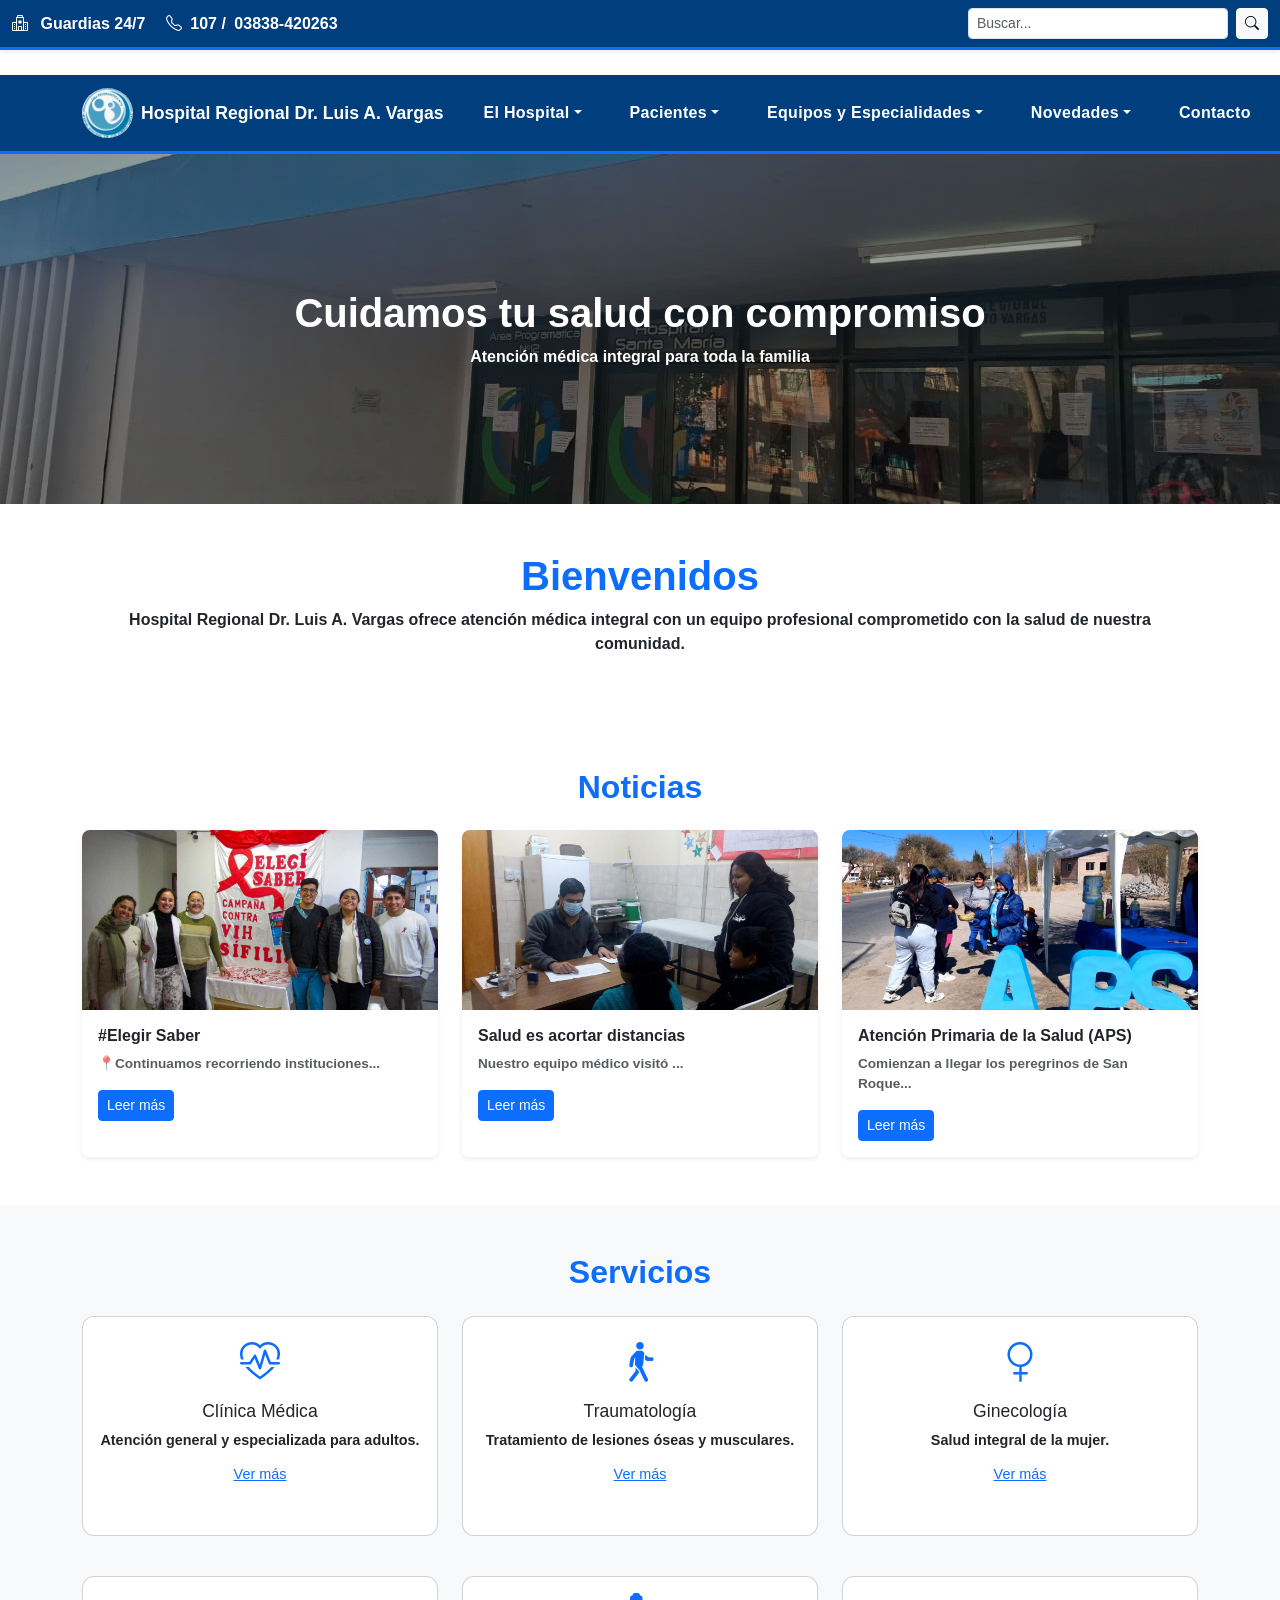
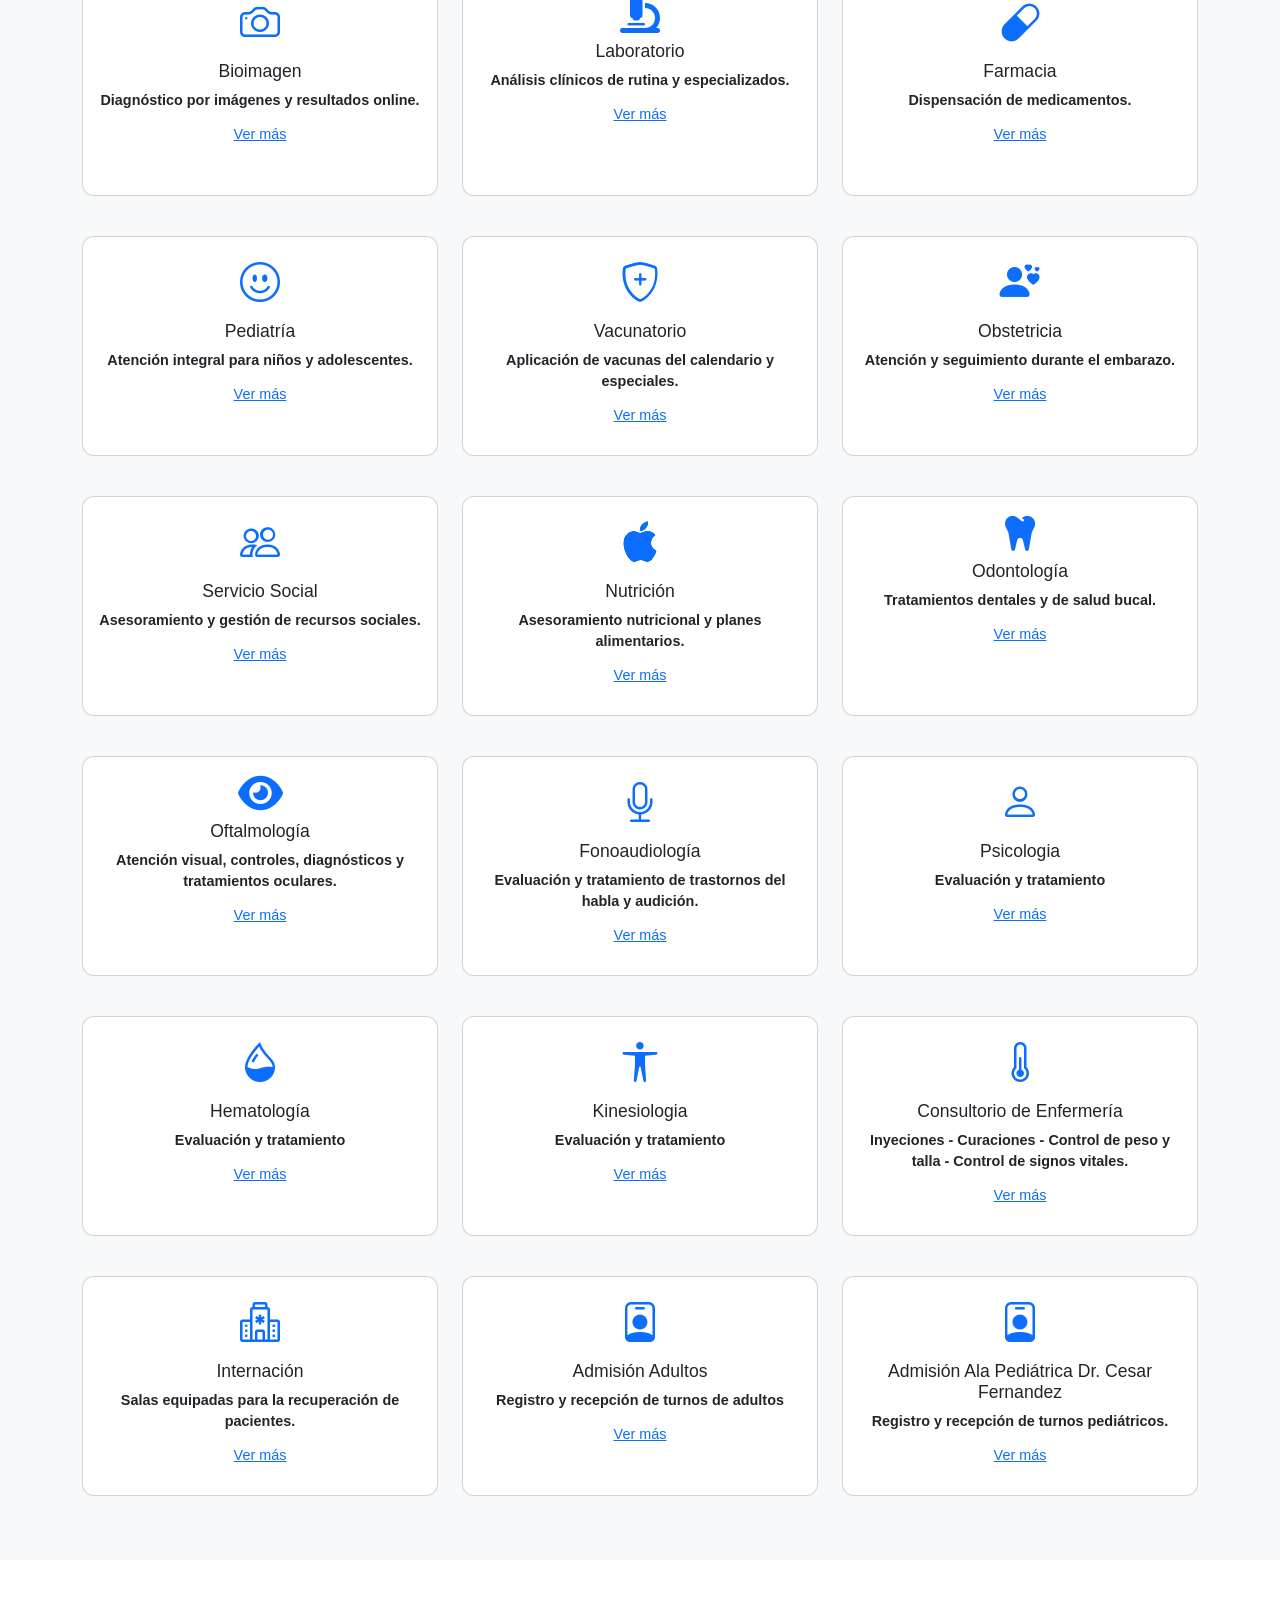
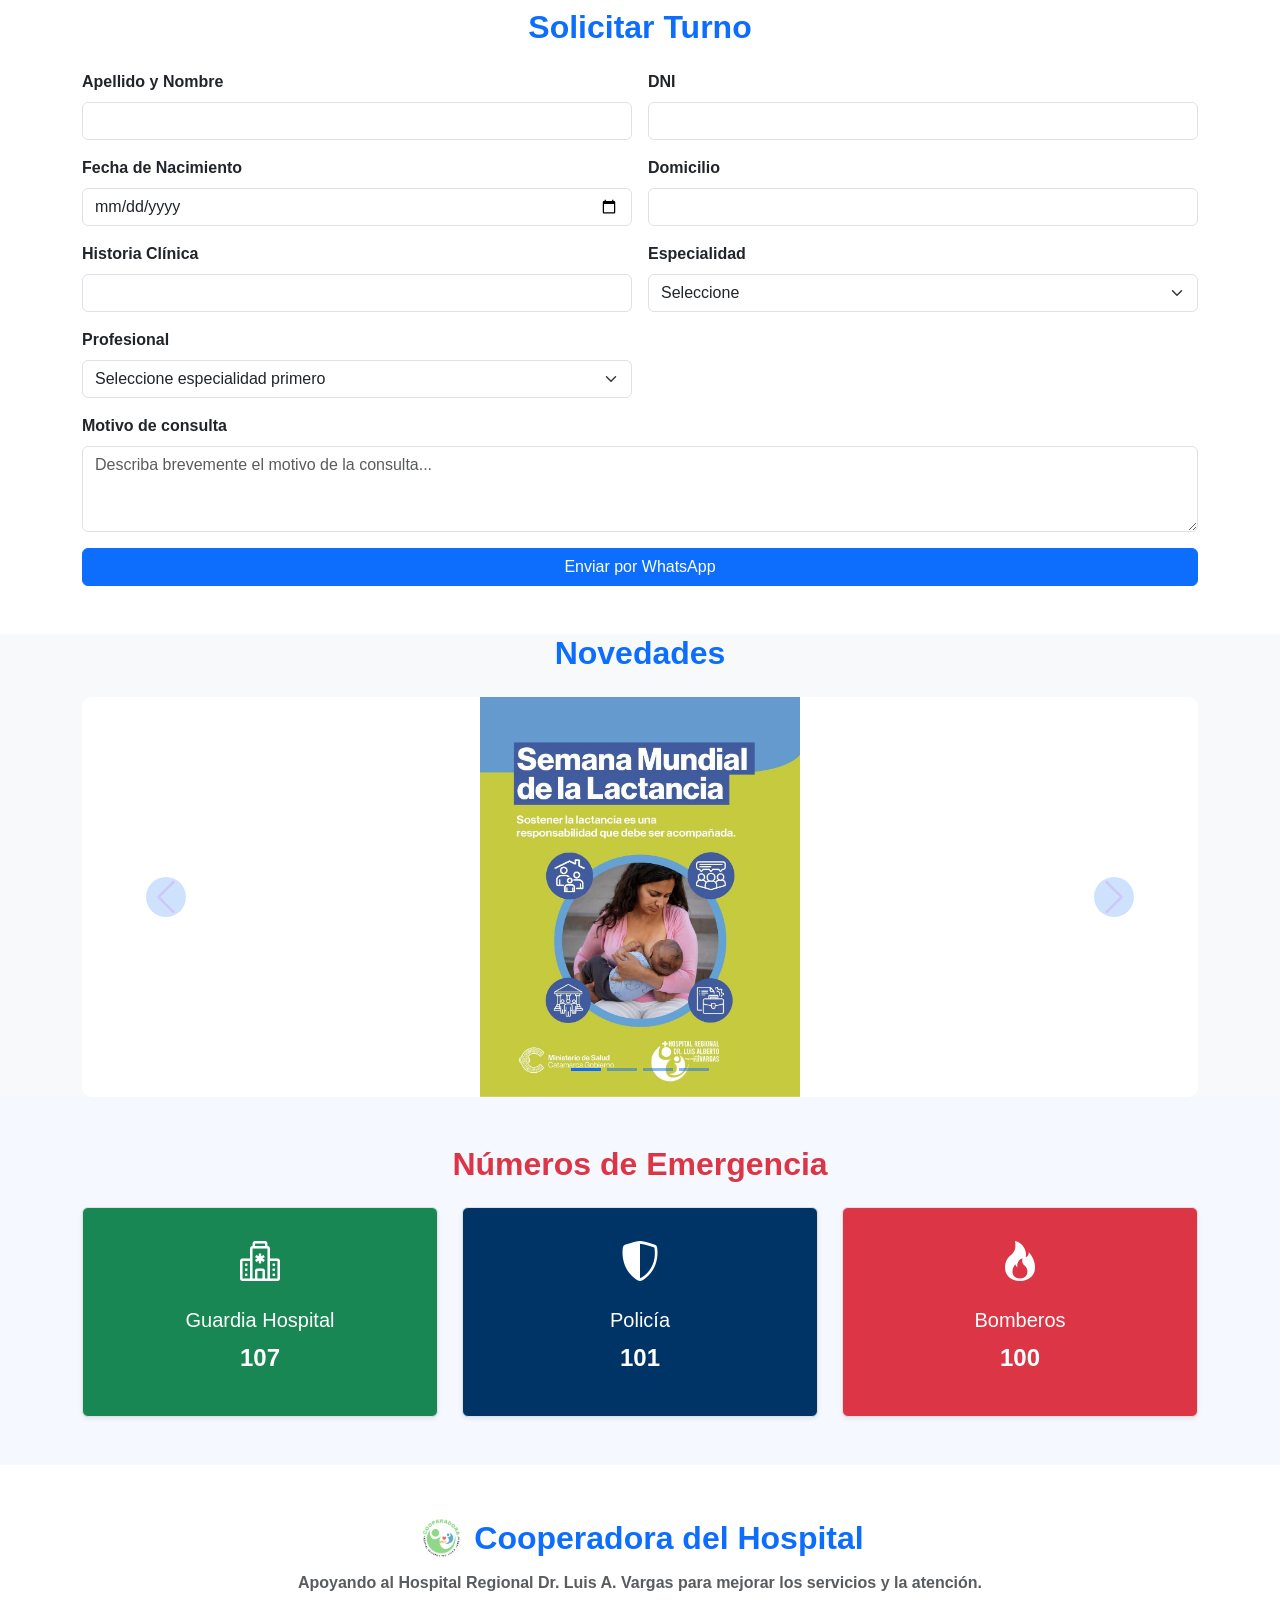
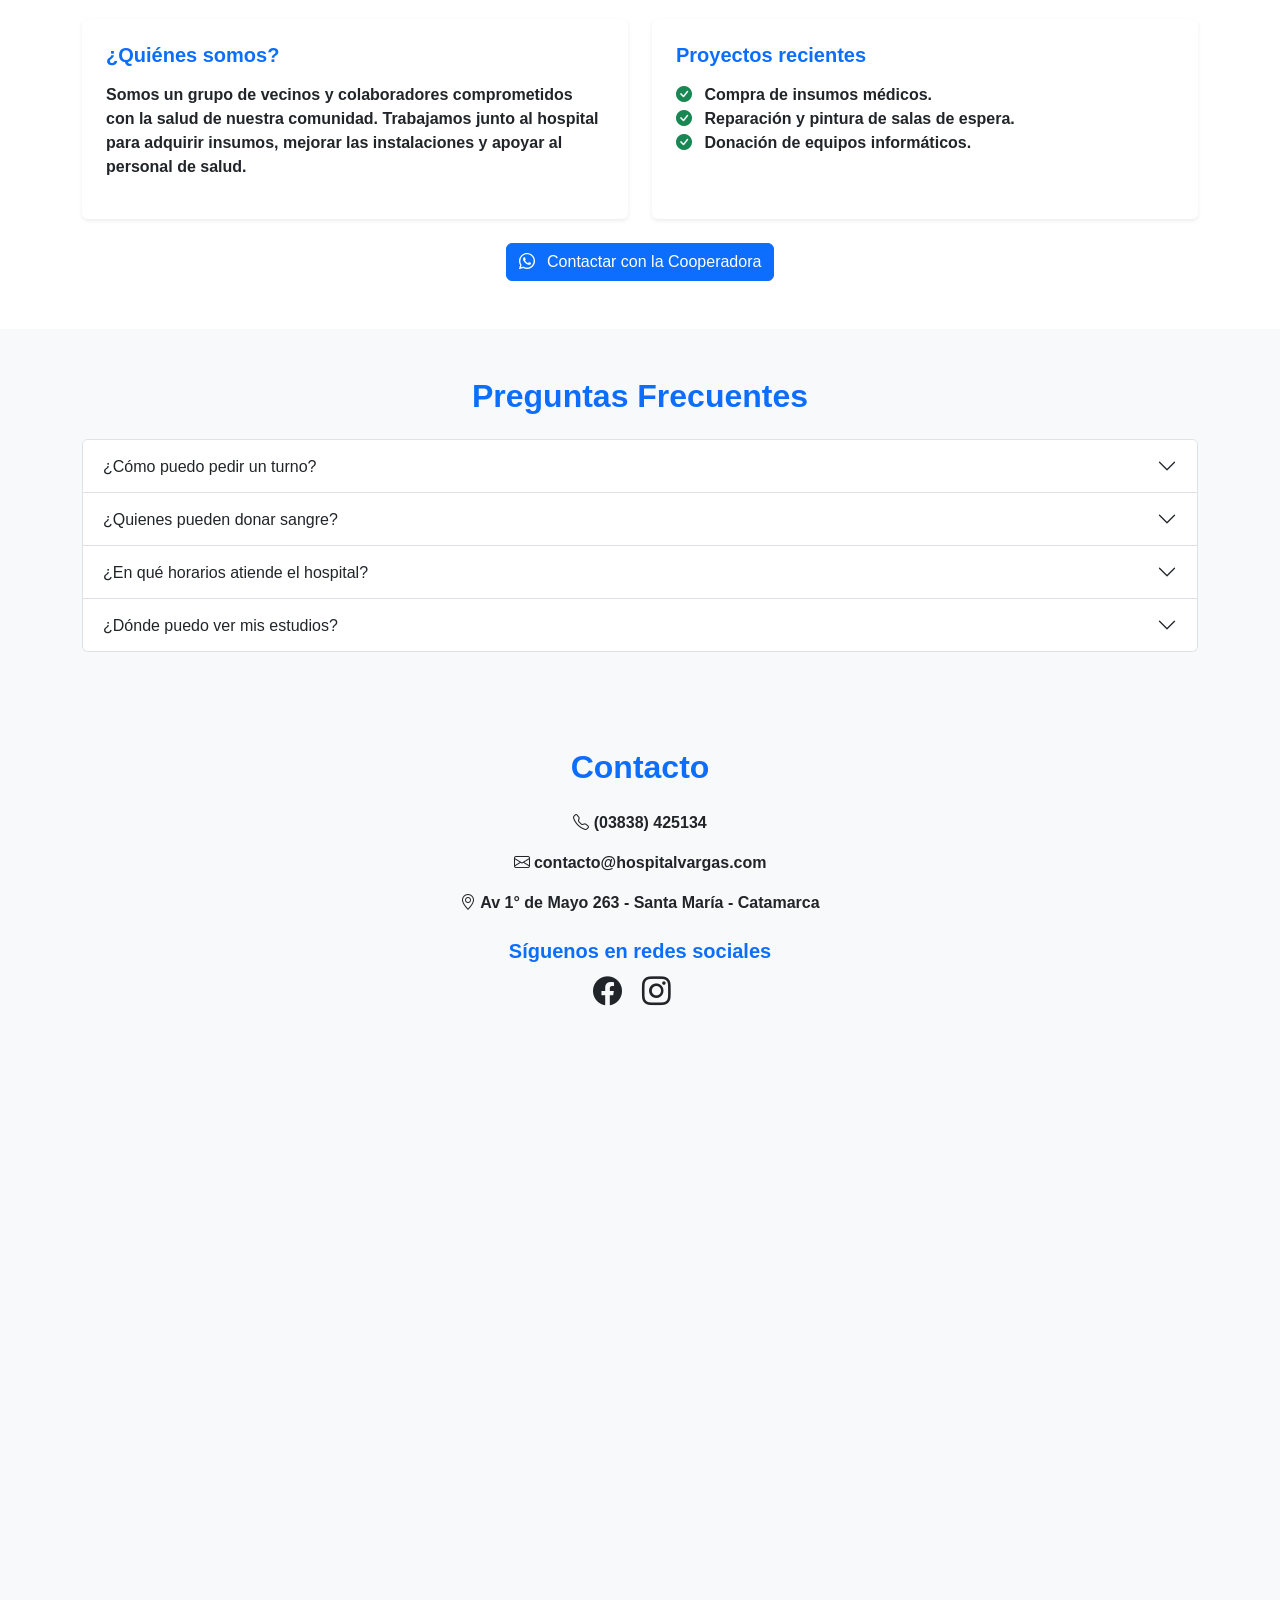
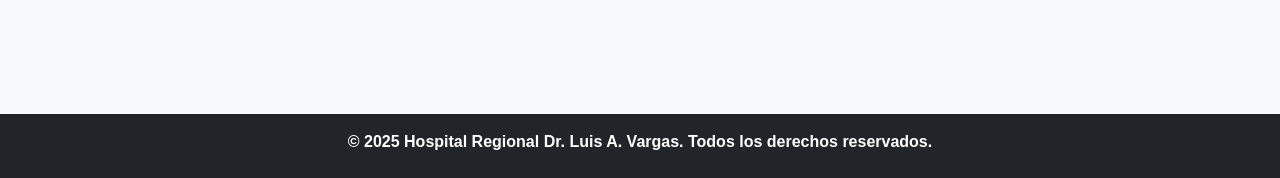
==== commit e4743bc8: "v3.0" ====
--- a/index.html
+++ b/index.html
@@ -735,7 +735,7 @@
                           <div class="card text-center p-3 shadow-sm">
                             <img src="img/SantaMaria/EscobarLuciana.jpeg" class="rounded-circle mx-auto"
                               style="width:120px;height:120px;" alt="">
-                            <h6 class="mt-3">Sra. Escobar Luciana </h6>
+                            <h6 class="mt-3"><b>Sra. Escobar Luciana</b></h6>
                             <p>Especialista Prensa y salud digital aplicada.</p>
                           </div>
                         </div>
@@ -743,7 +743,7 @@
                           <div class="card text-center p-3 shadow-sm">
                             <img src="img/SantaMaria/CruzIsabel.jpeg" class="rounded-circle mx-auto"
                               style="width:120px;height:120px;" alt="">
-                            <h6 class="mt-3">Sra. Cruz Isabel</h6>
+                            <h6 class="mt-3"><b>Sra. Cruz Isabel</b></h6>
                             <p>Gestión de recursos humanos y organización administrativa.</p>
                           </div>
                         </div>
@@ -751,7 +751,7 @@
                           <div class="card text-center p-3 shadow-sm">
                             <img src="img/SantaMaria/FloresJulieta.jpeg" class="rounded-circle mx-auto"
                               style="width:120px;height:120px;" alt="">
-                            <h6 class="mt-3">Srta. Flores Julieta</h6>
+                            <h6 class="mt-3"><b>Srta. Flores Julieta</b></h6>
                             <p>Gestión y organización administrativa.</p>
                           </div>
                         </div>
@@ -759,7 +759,7 @@
                           <div class="card text-center p-3 shadow-sm">
                             <img src="img/doctor38.jpg" class="rounded-circle mx-auto" style="width:120px;height:120px;"
                               alt="">
-                            <h6 class="mt-3">Sr. Villacorta Hugo</h6>
+                            <h6 class="mt-3"><b>Sr. Villacorta Hugo</b></h6>
                             <p>Coodinador de Derivaciones.</p>
                           </div>
                         </div>
@@ -783,15 +783,23 @@
                           <div class="card text-center p-3 shadow-sm">
                             <img src="img/doctor57.jpg" class="rounded-circle mx-auto" style="width:120px;height:120px;"
                               alt="">
-                            <h6 class="mt-3">Sra. Caceres Claudia</h6>
+                            <h6 class="mt-3"><b>Sra. Caceres Claudia</b></h6>
                             <p>Atención en admisión y gestión de turnos adultos.</p>
                           </div>
                         </div>
                         <div class="col-md-4">
                           <div class="card text-center p-3 shadow-sm">
+                            <img src="img/doctor57.jpg" class="rounded-circle mx-auto" style="width:120px;height:120px;"
+                              alt="">
+                            <h6 class="mt-3"><b>Sra. Romano Rosa</b></h6>
+                            <p>Atención en admisión y gestión de turnos adultos.</p>
+                          </div>
+                        </div>
+                        <div class="col-md-4">
+                          <div class="card text-center p-3 shadow-sm">
                             <img src="img/doctor58.jpg" class="rounded-circle mx-auto" style="width:120px;height:120px;"
                               alt="">
-                            <h6 class="mt-3">Sra. Isasmedi Patricia</h6>
+                            <h6 class="mt-3"><b>Sra. Isasmendi Patricia</b></h6>
                             <p>Recepción y coordinación de admisión adultos.</p>
                           </div>
                         </div>
@@ -799,7 +807,7 @@
                           <div class="card text-center p-3 shadow-sm">
                             <img src="img/doctor58.jpg" class="rounded-circle mx-auto" style="width:120px;height:120px;"
                               alt="">
-                            <h6 class="mt-3">Sr. Palacios Rodrigo</h6>
+                            <h6 class="mt-3"><b>Sr. Palacios Rodrigo</b></h6>
                             <p>Recepción y coordinación de admisión adultos.</p>
                           </div>
                         </div>
@@ -823,7 +831,7 @@
                           <div class="card text-center p-3 shadow-sm">
                             <img src="img/doctor55.jpg" class="rounded-circle mx-auto" style="width:120px;height:120px;"
                               alt="">
-                            <h6 class="mt-3">Sra. Chocobar Daniela</h6>
+                            <h6 class="mt-3"><b>Sra. Chocobar Daniela</b></h6>
                             <p>Responsable de admisión y gestión de turnos pediátricos.</p>
                           </div>
                         </div>
@@ -987,8 +995,9 @@
                           <div class="card text-center p-3 shadow-sm">
                             <img src="img/doctor33.jpg" class="rounded-circle mx-auto" style="width:120px;height:120px;"
                               alt="">
-                            <h6 class="mt-3">Dr. Valdiviezo Jesus</h6>
-                            <p>Cirujano general con experiencia en operaciones complejas.</p>
+                            <h6 class="mt-3"><b>Dr. Valdiviezo Jesus</b></h6>
+                            <p>M.P 2492<br>
+                              Cirujano general con experiencia en operaciones complejas.</p>
                           </div>
                         </div>
                       </div>
@@ -1029,17 +1038,17 @@
                           <div class="card text-center p-3 shadow-sm">
                             <img src="img/doctor2.jpg" class="rounded-circle mx-auto" style="width:120px;height:120px;"
                               alt="">
-                            <h6 class="mt-3"> <b> Dra. Saracho Araceli </b></h6>
-                            <p> M.P <br>
-                              Medico Cirujano.</p>
+                            <h6 class="mt-3"> <b> Dr. Contreras Hugo </b></h6>
+                            <p> M.P 1352<br>
+                              Clínica médica general, experiencia en diagnóstico preventivo.</p>
                           </div>
                         </div>
                         <div class="col-md-4">
                           <div class="card text-center p-3 shadow-sm">
                             <img src="img/doctor2.jpg" class="rounded-circle mx-auto" style="width:120px;height:120px;"
                               alt="">
-                            <h6 class="mt-3"> <b> Dr. Contreras Hugo </b></h6>
-                            <p> M.P <br>
+                            <h6 class="mt-3"> <b> Dr. Maturano Jorge </b></h6>
+                            <p> M.P 3051<br>
                               Clínica médica general, experiencia en diagnóstico preventivo.</p>
                           </div>
                         </div>
@@ -1047,8 +1056,8 @@
                           <div class="card text-center p-3 shadow-sm">
                             <img src="img/doctor2.jpg" class="rounded-circle mx-auto" style="width:120px;height:120px;"
                               alt="">
-                            <h6 class="mt-3"> <b> Dr. Maturano Jorge </b></h6>
-                            <p> M.P <br>
+                            <h6 class="mt-3"> <b>Dr. Tula Juan Jose </b></h6>
+                            <p> M.P 2892<br>
                               Clínica médica general, experiencia en diagnóstico preventivo.</p>
                           </div>
                         </div>
@@ -1056,8 +1065,8 @@
                           <div class="card text-center p-3 shadow-sm">
                             <img src="img/doctor2.jpg" class="rounded-circle mx-auto" style="width:120px;height:120px;"
                               alt="">
-                            <h6 class="mt-3"> <b>Dr. Tula Juan Jose </b></h6>
-                            <p> M.P <br>
+                            <h6 class="mt-3"> <b> Dra. Mena Cristina </b></h6>
+                            <p> M.P 1613<br>
                               Clínica médica general, experiencia en diagnóstico preventivo.</p>
                           </div>
                         </div>
@@ -1065,17 +1074,8 @@
                           <div class="card text-center p-3 shadow-sm">
                             <img src="img/doctor2.jpg" class="rounded-circle mx-auto" style="width:120px;height:120px;"
                               alt="">
-                            <h6 class="mt-3"> <b> Dra. Mena Cristina </b></h6>
-                            <p> M.P <br>
-                              Clínica médica general, experiencia en diagnóstico preventivo.</p>
-                          </div>
-                        </div>
-                        <div class="col-md-4">
-                          <div class="card text-center p-3 shadow-sm">
-                            <img src="img/doctor2.jpg" class="rounded-circle mx-auto" style="width:120px;height:120px;"
-                              alt="">
                             <h6 class="mt-3"> <b> Dra. Cancinos Andrea Yoseli</b></h6>
-                            <p> M.P <br>
+                            <p> M.P 2365<br>
                               Clínica médica general, experiencia en diagnóstico preventivo.</p>
                           </div>
                         </div>
@@ -1107,7 +1107,7 @@
                           <div class="card text-center p-3 shadow-sm">
                             <img src="img/doctor50.jpg" class="rounded-circle mx-auto" style="width:120px;height:120px;"
                               alt="">
-                            <h6 class="mt-3">Sr. Carrera Juan</h6>
+                            <h6 class="mt-3"><b>Sr. Carrera Juan</b></h6>
                             <p>Conductor especializado en traslados de emergencias.</p>
                           </div>
                         </div>
@@ -1115,7 +1115,7 @@
                           <div class="card text-center p-3 shadow-sm">
                             <img src="img/doctor50.jpg" class="rounded-circle mx-auto" style="width:120px;height:120px;"
                               alt="">
-                            <h6 class="mt-3">Sr. Barrioniuevo Marcelo</h6>
+                            <h6 class="mt-3"><b>Sr. Barrioniuevo Marcelo</b></h6>
                             <p>Conductor especializado en traslados de emergencias.</p>
                           </div>
                         </div>
@@ -1123,7 +1123,7 @@
                           <div class="card text-center p-3 shadow-sm">
                             <img src="img/doctor50.jpg" class="rounded-circle mx-auto" style="width:120px;height:120px;"
                               alt="">
-                            <h6 class="mt-3">Sr. Zambrano Marcelo</h6>
+                            <h6 class="mt-3"><b>Sr. Zambrano Marcelo</b></h6>
                             <p>Conductor especializado en traslados de emergencias.</p>
                           </div>
                         </div>
@@ -1131,7 +1131,7 @@
                           <div class="card text-center p-3 shadow-sm">
                             <img src="img/doctor50.jpg" class="rounded-circle mx-auto" style="width:120px;height:120px;"
                               alt="">
-                            <h6 class="mt-3">Sr. Reales Lazaro</h6>
+                            <h6 class="mt-3"><b>Sr. Reales Lazaro</b></h6>
                             <p>Conductor especializado en traslados de emergencias.</p>
                           </div>
                         </div>
@@ -1139,7 +1139,7 @@
                           <div class="card text-center p-3 shadow-sm">
                             <img src="img/doctor50.jpg" class="rounded-circle mx-auto" style="width:120px;height:120px;"
                               alt="">
-                            <h6 class="mt-3">Sr. Cancinos Marcos</h6>
+                            <h6 class="mt-3"><b>Sr. Cancinos Marcos</b></h6>
                             <p>Conductor especializado en traslados de emergencias.</p>
                           </div>
                         </div>
@@ -1147,7 +1147,7 @@
                           <div class="card text-center p-3 shadow-sm">
                             <img src="img/doctor50.jpg" class="rounded-circle mx-auto" style="width:120px;height:120px;"
                               alt="">
-                            <h6 class="mt-3">Sr. Sequeida Carlos</h6>
+                            <h6 class="mt-3"><b>Sr. Sequeida Carlos</b></h6>
                             <p>Conductor especializado en traslados de emergencias.</p>
                           </div>
                         </div>
@@ -1155,7 +1155,7 @@
                           <div class="card text-center p-3 shadow-sm">
                             <img src="img/doctor50.jpg" class="rounded-circle mx-auto" style="width:120px;height:120px;"
                               alt="">
-                            <h6 class="mt-3">Sr. Fuenzalida Jose</h6>
+                            <h6 class="mt-3"><b>Sr. Fuenzalida Jose</b></h6>
                             <p>Conductor especializado en traslados de emergencias.</p>
                           </div>
                         </div>
@@ -1163,7 +1163,7 @@
                           <div class="card text-center p-3 shadow-sm">
                             <img src="img/doctor50.jpg" class="rounded-circle mx-auto" style="width:120px;height:120px;"
                               alt="">
-                            <h6 class="mt-3">Sr. Garnica Nahuel</h6>
+                            <h6 class="mt-3"><b>Sr. Garnica Nahuel</b></h6>
                             <p>Conductor especializado en traslados de emergencias.</p>
                           </div>
                         </div>
@@ -1187,7 +1187,7 @@
                           <div class="card text-center p-3 shadow-sm">
                             <img src="img/SantaMaria/LicVillagraTatiana.jpeg" class="rounded-circle mx-auto"
                               style="width:120px;height:120px;" alt="">
-                            <h6 class="mt-3">Lic. Villagra Tatiana</h6>
+                            <h6 class="mt-3"><b>Lic. Villagra Tatiana</b></h6>
                             <p>Directora del hospital, especialista en gestión sanitaria.</p>
                           </div>
                         </div>
@@ -1195,7 +1195,7 @@
                           <div class="card text-center p-3 shadow-sm">
                             <img src="img/SantaMaria/CarlaRodriguez.jpeg" class="rounded-circle mx-auto"
                               style="width:120px;height:120px;" alt="">
-                            <h6 class="mt-3">Sra. Rodriguez Carla</h6>
+                            <h6 class="mt-3"><b>Sra. Rodriguez Carla</b></h6>
                             <p>Administrador hospitalario.</p>
                           </div>
                         </div>
@@ -1223,14 +1223,6 @@
                             <p>Enfermero especializado en cuidados y traslados críticos.</p>
                           </div>
                         </div>
-                        <div class="col-md-4">
-                          <div class="card text-center p-3 shadow-sm">
-                            <img src="img/doctor36.jpg" class="rounded-circle mx-auto" style="width:120px;height:120px;"
-                              alt="">
-                            <h6 class="mt-3">Lic. Tomás Aguirre</h6>
-                            <p>Enfermero clínico especializado en pediatría.</p>
-                          </div>
-                        </div>
                       </div>
                     </div>
                   </div>
@@ -1251,7 +1243,7 @@
                           <div class="card text-center p-3 shadow-sm">
                             <img src="img/doctor39.jpg" class="rounded-circle mx-auto" style="width:120px;height:120px;"
                               alt="">
-                            <h6 class="mt-3">C.P.N Contreras Aciar Einer</h6>
+                            <h6 class="mt-3"><b>C.P.N Contreras Aciar Einer</b></h6>
                             <p>Contador publico nacional.</p>
                           </div>
                         </div>
@@ -1259,7 +1251,7 @@
                           <div class="card text-center p-3 shadow-sm">
                             <img src="img/doctor40.jpg" class="rounded-circle mx-auto" style="width:120px;height:120px;"
                               alt="">
-                            <h6 class="mt-3">Sra. Parra Rita</h6>
+                            <h6 class="mt-3"><b>Sra. Parra Rita</b></h6>
                             <p>Especialista en estadística aplicada a la salud pública.</p>
                           </div>
                         </div>
@@ -1267,7 +1259,7 @@
                           <div class="card text-center p-3 shadow-sm">
                             <img src="img/doctor40.jpg" class="rounded-circle mx-auto" style="width:120px;height:120px;"
                               alt="">
-                            <h6 class="mt-3">Sra. Delgado Mabel</h6>
+                            <h6 class="mt-3"><b>Sra. Delgado Mabel</b></h6>
                             <p>Especialista en estadística aplicada a la salud pública.</p>
                           </div>
                         </div>
@@ -1275,7 +1267,7 @@
                           <div class="card text-center p-3 shadow-sm">
                             <img src="img/doctor40.jpg" class="rounded-circle mx-auto" style="width:120px;height:120px;"
                               alt="">
-                            <h6 class="mt-3">Tec. Alurralde Javier</h6>
+                           <h6 class="mt-3"><b>Tec. Alurralde Javier</b></h6>
                             <p>Especialista en estadística aplicada a la salud pública.</p>
                           </div>
                         </div>
@@ -1299,16 +1291,8 @@
                           <div class="card text-center p-3 shadow-sm">
                             <img src="img/doctor29.jpg" class="rounded-circle mx-auto" style="width:120px;height:120px;"
                               alt="">
-                            <h6 class="mt-3">Tec. Cancinos Pamela</h6>
+                            <h6 class="mt-3"><b>Tec. Cancinos Tatiana</b></h6>
                             <p>Especialista en esterilización hospitalaria y bioseguridad.</p>
-                          </div>
-                        </div>
-                        <div class="col-md-4">
-                          <div class="card text-center p-3 shadow-sm">
-                            <img src="img/doctor30.jpg" class="rounded-circle mx-auto" style="width:120px;height:120px;"
-                              alt="">
-                            <h6 class="mt-3">Tec. Florencia Martínez</h6>
-                            <p>Supervisión de procesos de esterilización y control de infecciones.</p>
                           </div>
                         </div>
                       </div>
@@ -1340,7 +1324,7 @@
                           <div class="card text-center p-3 shadow-sm">
                             <img src="img/doctor26.jpg" class="rounded-circle mx-auto" style="width:120px;height:120px;"
                               alt="">
-                            <h6 class="mt-3">Sr. Reales Edgar</h6>
+                            <h6 class="mt-3"><b>Sr. Reales Edgar</b></h6>
                             <p>especialista en farmacología hospitalaria.</p>
                           </div>
                         </div>
@@ -1348,7 +1332,7 @@
                           <div class="card text-center p-3 shadow-sm">
                             <img src="img/doctor26.jpg" class="rounded-circle mx-auto" style="width:120px;height:120px;"
                               alt="">
-                            <h6 class="mt-3">Sra. Rodriguez Lilian</h6>
+                            <h6 class="mt-3"><b>Sra. Rodriguez Lilian</b></h6>
                             <p>especialista en farmacología hospitalaria.</p>
                           </div>
                         </div>
@@ -1356,7 +1340,7 @@
                           <div class="card text-center p-3 shadow-sm">
                             <img src="img/doctor26.jpg" class="rounded-circle mx-auto" style="width:120px;height:120px;"
                               alt="">
-                            <h6 class="mt-3">Sra. Suarez Patricia</h6>
+                            <h6 class="mt-3"><b>Sra. Suares Patricia</b></h6>
                             <p>especialista en farmacología hospitalaria.</p>
                           </div>
                         </div>
@@ -1416,7 +1400,8 @@
                             <img src="img/doctor5.jpg" class="rounded-circle mx-auto" style="width:120px;height:120px;"
                               alt="">
                             <h6 class="mt-3"> <b>Dra. Peñafiel Patricia</b></h6>
-                            <p>Salud reproductiva y ginecología preventiva.</p>
+                            <p>M.P <br>
+                              Salud reproductiva y ginecología preventiva.</p>
                           </div>
                         </div>
                         <div class="col-md-4">
@@ -1424,7 +1409,8 @@
                             <img src="img/doctor6.jpg" class="rounded-circle mx-auto" style="width:120px;height:120px;"
                               alt="">
                             <h6 class="mt-3"> <b>Dra. Michalzuck Melisa</b></h6>
-                            <p>Ginecología oncológica y obstetricia avanzada.</p>
+                            <p>M.P <br>
+                              Ginecología oncológica y obstetricia avanzada.</p>
                           </div>
                         </div>
                       </div>
@@ -1448,7 +1434,8 @@
                             <img src="img/doctor13.jpg" class="rounded-circle mx-auto" style="width:120px;height:120px;"
                               alt="">
                             <h6 class="mt-3"> <b>Lic. Diaz Valeria</b></h6>
-                            <p>HEspecialista en hemoterapia y diagnóstico hematológico.</p>
+                            <p>M.P <br>
+                              HEspecialista en hemoterapia y diagnóstico hematológico.</p>
                           </div>
                         </div>
                         <div class="col-md-4">
@@ -1456,7 +1443,8 @@
                             <img src="img/doctor14.jpg" class="rounded-circle mx-auto" style="width:120px;height:120px;"
                               alt="">
                             <h6 class="mt-3"> <b>Lic. Medina Ivana</b></h6>
-                            <p>Especialista en hemoterapia y diagnóstico hematológico.</p>
+                            <p>M.P <br>
+                            Especialista en hemoterapia y diagnóstico hematológico.</p>
                           </div>
                         </div>
                       </div>
@@ -1714,6 +1702,14 @@
                           <div class="card text-center p-3 shadow-sm">
                             <img src="img/doctor7.jpg" class="rounded-circle mx-auto" style="width:120px;height:120px;"
                               alt="">
+                            <h6 class="mt-3"><b>Tec. Moreno Guadalupe/b></h6>
+                            <p>Tecnica Dental</p>
+                          </div>
+                        </div>
+                        <div class="col-md-4">
+                          <div class="card text-center p-3 shadow-sm">
+                            <img src="img/doctor7.jpg" class="rounded-circle mx-auto" style="width:120px;height:120px;"
+                              alt="">
                             <h6 class="mt-3"><b>Sra. Arjona Ramona</b></h6>
                             <p></p>
                           </div>
@@ -1889,7 +1885,7 @@
                         </div>
                         <div class="col-md-4">
                           <div class="card text-center p-3 shadow-sm">
-                            <img src="img/SantaMaria/LicCruzElizabe" class="rounded-circle mx-auto"
+                            <img src="img/SantaMaria/LicCruzE" class="rounded-circle mx-auto"
                               style="width:120px;height:120px;" alt="">
                             <h6 class="mt-3"> <b>Lic. Alvarez Nelly</b></h6>
                             <p> M.P <br>
@@ -1898,7 +1894,7 @@
                         </div>
                         <div class="col-md-4">
                           <div class="card text-center p-3 shadow-sm">
-                            <img src="img/SantaMaria/LicCruzElizabe" class="rounded-circle mx-auto"
+                            <img src="img/SantaMaria/LicCruzE" class="rounded-circle mx-auto"
                               style="width:120px;height:120px;" alt="">
                             <h6 class="mt-3"> <b>Lic. Tidele Andres</b></h6>
                             <p> M.P <br>
@@ -1941,14 +1937,6 @@
                           <div class="card text-center p-3 shadow-sm">
                             <img src="img/doctor51.jpg" class="rounded-circle mx-auto" style="width:120px;height:120px;"
                               alt="">
-                            <h6 class="mt-3"><b>Sra. Guerrero Alba</b></h6>
-                            <p>Manejo de Programa SUMAR en atención primaria.</p>
-                          </div>
-                        </div>
-                        <div class="col-md-4">
-                          <div class="card text-center p-3 shadow-sm">
-                            <img src="img/doctor51.jpg" class="rounded-circle mx-auto" style="width:120px;height:120px;"
-                              alt="">
                             <h6 class="mt-3"><b>Sra. Barrionuevo Silvia</b></h6>
                             <p>Manejo de Programa SUMAR en atención primaria.</p>
                           </div>
@@ -1973,6 +1961,15 @@
                           <div class="card text-center p-3 shadow-sm">
                             <img src="img/SantaMaria/ChaileAbigailQX.jpeg" class="rounded-circle mx-auto"
                               style="width:120px;height:120px;" alt="">
+                            <h6 class="mt-3"> <b>Dra. Juarez Ana Valeria</b></h6>
+                            <p> M.P<br>
+                            Medico Anastesiologo</p>
+                          </div>
+                        </div>
+                        <div class="col-md-4">
+                          <div class="card text-center p-3 shadow-sm">
+                            <img src="img/SantaMaria/ChaileAbigailQX.jpeg" class="rounded-circle mx-auto"
+                              style="width:120px;height:120px;" alt="">
                             <h6 class="mt-3"> <b>Inst. Chaile Griselda Abigail</b></h6>
                             <p> M.P 3893<br>
                               Instrumentista Quirurgico.</p>
@@ -2075,7 +2072,7 @@
                           <div class="card text-center p-3 shadow-sm">
                             <img src="img/doctor43.jpg" class="rounded-circle mx-auto" style="width:120px;height:120px;"
                               alt="">
-                            <h6 class="mt-3">Sr. Pablo Lobos</h6>
+                            <h6 class="mt-3"><b>Sr. Lobos Pablo</b></h6>
                             <p>Responsable de salud digital, teleSalud, sistemas hospitalarios y soporte tecnico</p>
                           </div>
                         </div>
@@ -2098,18 +2095,131 @@
                       <div class="row g-4">
                         <div class="col-md-4">
                           <div class="card text-center p-3 shadow-sm">
+                            <img src="img/doctor48.jpg" class="rounded-circle mx-auto" style="width:120px;height:120px;"
+                              alt="">
+                            <h6 class="mt-3"><b>Lic. Gramajo Viviana</b></h6>
+                            <p>M.P <br>
+                              Supervisora de higiene, limpieza hospitalaria y mantenimiento.</p>
+                          </div>
+                        </div>
+                        <div class="col-md-4">
+                          <div class="card text-center p-3 shadow-sm">
                             <img src="img/SantaMaria/FuenzalidaTeresa.jpeg" class="rounded-circle mx-auto"
                               style="width:120px;height:120px;" alt="">
                             <h6 class="mt-3"> <b>Sra. Fuenzalida Teresa</b></h6>
-                            <p> higiene y limpieza hospitalaria. </p>
+                            <p>higiene y limpieza hospitalaria. </p>
                           </div>
                         </div>
                         <div class="col-md-4">
                           <div class="card text-center p-3 shadow-sm">
                             <img src="img/doctor48.jpg" class="rounded-circle mx-auto" style="width:120px;height:120px;"
                               alt="">
-                            <h6 class="mt-3">Sra. Ana Ramírez</h6>
-                            <p>Supervisora de higiene y limpieza hospitalaria.</p>
+                            <h6 class="mt-3"><b>Sra. Fuenzalida Beatriz</b></h6>
+                            <p>higiene y limpieza hospitalaria.</p>
+                          </div>
+                        </div>
+                        <div class="col-md-4">
+                          <div class="card text-center p-3 shadow-sm">
+                            <img src="img/doctor48.jpg" class="rounded-circle mx-auto" style="width:120px;height:120px;"
+                              alt="">
+                            <h6 class="mt-3"><b>Sra. Fuenzalida Beatriz</b></h6>
+                            <p>higiene y limpieza hospitalaria.</p>
+                          </div>
+                        </div>
+                        <div class="col-md-4">
+                          <div class="card text-center p-3 shadow-sm">
+                            <img src="img/doctor48.jpg" class="rounded-circle mx-auto" style="width:120px;height:120px;"
+                              alt="">
+                            <h6 class="mt-3"><b>Sra. Fuenzalida Veronica</b></h6>
+                            <p>higiene y limpieza hospitalaria.</p>
+                          </div>
+                        </div>
+                        <div class="col-md-4">
+                          <div class="card text-center p-3 shadow-sm">
+                            <img src="img/doctor48.jpg" class="rounded-circle mx-auto" style="width:120px;height:120px;"
+                              alt="">
+                            <h6 class="mt-3"><b>Sra. Alvarez Estela</b></h6>
+                            <p>higiene y limpieza hospitalaria.</p>
+                          </div>
+                        </div>
+                        <div class="col-md-4">
+                          <div class="card text-center p-3 shadow-sm">
+                            <img src="img/doctor48.jpg" class="rounded-circle mx-auto" style="width:120px;height:120px;"
+                              alt="">
+                            <h6 class="mt-3"><b>Sra. Rios Carmen</b></h6>
+                            <p>Servicios Generales.</p>
+                          </div>
+                        </div>
+                        <div class="col-md-4">
+                          <div class="card text-center p-3 shadow-sm">
+                            <img src="img/doctor48.jpg" class="rounded-circle mx-auto" style="width:120px;height:120px;"
+                              alt="">
+                            <h6 class="mt-3"><b>Sr. Reinoso Oscar</b></h6>
+                            <p>Electricista.</p>
+                          </div>
+                        </div>
+                        <div class="col-md-4">
+                          <div class="card text-center p-3 shadow-sm">
+                            <img src="img/doctor48.jpg" class="rounded-circle mx-auto" style="width:120px;height:120px;"
+                              alt="">
+                            <h6 class="mt-3"><b>Sra. Quiroga Karina</b></h6>
+                            <p>higiene y limpieza hospitalaria.</p>
+                          </div>
+                        </div>
+                        <div class="col-md-4">
+                          <div class="card text-center p-3 shadow-sm">
+                            <img src="img/doctor48.jpg" class="rounded-circle mx-auto" style="width:120px;height:120px;"
+                              alt="">
+                            <h6 class="mt-3"><b>Sra. Ormachea Silvana</b></h6>
+                            <p>higiene y limpieza hospitalaria.</p>
+                          </div>
+                        </div>
+                        <div class="col-md-4">
+                          <div class="card text-center p-3 shadow-sm">
+                            <img src="img/doctor48.jpg" class="rounded-circle mx-auto" style="width:120px;height:120px;"
+                              alt="">
+                            <h6 class="mt-3"><b>Sra. Caro Rosa</b></h6>
+                            <p>higiene y limpieza hospitalaria.</p>
+                          </div>
+                        </div>
+                        <div class="col-md-4">
+                          <div class="card text-center p-3 shadow-sm">
+                            <img src="img/doctor48.jpg" class="rounded-circle mx-auto" style="width:120px;height:120px;"
+                              alt="">
+                            <h6 class="mt-3"><b>Sra. Guanco Gladys</b></h6>
+                            <p>higiene y limpieza hospitalaria.</p>
+                          </div>
+                        </div>
+                        <div class="col-md-4">
+                          <div class="card text-center p-3 shadow-sm">
+                            <img src="img/doctor48.jpg" class="rounded-circle mx-auto" style="width:120px;height:120px;"
+                              alt="">
+                            <h6 class="mt-3"><b>Sra. Lagoria Jhoana</b></h6>
+                            <p>higiene y limpieza hospitalaria.</p>
+                          </div>
+                        </div>
+                        <div class="col-md-4">
+                          <div class="card text-center p-3 shadow-sm">
+                            <img src="img/doctor48.jpg" class="rounded-circle mx-auto" style="width:120px;height:120px;"
+                              alt="">
+                            <h6 class="mt-3"><b>Sra. Ramos Alicia</b></h6>
+                            <p>higiene y limpieza hospitalaria.</p>
+                          </div>
+                        </div>
+                        <div class="col-md-4">
+                          <div class="card text-center p-3 shadow-sm">
+                            <img src="img/doctor48.jpg" class="rounded-circle mx-auto" style="width:120px;height:120px;"
+                              alt="">
+                            <h6 class="mt-3"><b>Sr. Arnedo Gaston</b></h6>
+                            <p>Mantenimiento.</p>
+                          </div>
+                        </div>
+                        <div class="col-md-4">
+                          <div class="card text-center p-3 shadow-sm">
+                            <img src="img/doctor48.jpg" class="rounded-circle mx-auto" style="width:120px;height:120px;"
+                              alt="">
+                            <h6 class="mt-3"><b>Sr. Hermosilla Yamil</b></h6>
+                            <p>higiene y limpieza hospitalaria.</p>
                           </div>
                         </div>
                       </div>
@@ -2132,16 +2242,36 @@
                           <div class="card text-center p-3 shadow-sm">
                             <img src="img/doctor3.jpg" class="rounded-circle mx-auto" style="width:120px;height:120px;"
                               alt="">
-                            <h6 class="mt-3">Dr. Juan Pérez</h6>
-                            <p>Especialista en traumatología deportiva y cirugías articulares.</p>
+                            <h6 class="mt-3"> <b>Dr. Peralta Carlos</b> </h6>
+                            <p>M.P <br>
+                              Especialista en traumatología general y cirugías articulares.</p>
                           </div>
                         </div>
                         <div class="col-md-4">
                           <div class="card text-center p-3 shadow-sm">
                             <img src="img/doctor4.jpg" class="rounded-circle mx-auto" style="width:120px;height:120px;"
                               alt="">
-                            <h6 class="mt-3">Dra. María López</h6>
-                            <p>Ortopedia infantil y traumatología general.</p>
+                            <h6 class="mt-3"> <b>Dr. Pujol Antonio</b> </h6>
+                            <p>M.P <br>
+                              Especialista en traumatología general.</p>
+                          </div>
+                        </div>
+                        <div class="col-md-4">
+                          <div class="card text-center p-3 shadow-sm">
+                            <img src="img/doctor4.jpg" class="rounded-circle mx-auto" style="width:120px;height:120px;"
+                              alt="">
+                            <h6 class="mt-3"> <b>Dr. Figueroa Jose</b> </h6>
+                            <p>M.P <br>
+                              Especialista en traumatología general.</p>
+                          </div>
+                        </div>
+                        <div class="col-md-4">
+                          <div class="card text-center p-3 shadow-sm">
+                            <img src="img/doctor4.jpg" class="rounded-circle mx-auto" style="width:120px;height:120px;"
+                              alt="">
+                            <h6 class="mt-3"> <b>Dr. Aguilar Agustin</b> </h6>
+                            <p>M.P <br>
+                              Especialista en traumatología general.</p>
                           </div>
                         </div>
                       </div>
@@ -3240,6 +3370,9 @@
           <div class="carousel-item">
             <img src="images/area/folleto3.jpeg" class="d-block w-100" alt="Folleto 3">
           </div>
+          <div class="carousel-item">
+            <img src="images/area/infolabo.jpg" class="d-block w-100" alt="Folleto 4">
+          </div>
         </div>
 
         <!-- Controles -->
@@ -3257,6 +3390,7 @@
           <button type="button" data-bs-target="#carouselFolleteria" data-bs-slide-to="0" class="active"></button>
           <button type="button" data-bs-target="#carouselFolleteria" data-bs-slide-to="1"></button>
           <button type="button" data-bs-target="#carouselFolleteria" data-bs-slide-to="2"></button>
+          <button type="button" data-bs-target="#carouselFolleteria" data-bs-slide-to="3"></button>
         </div>
       </div>
     </div>
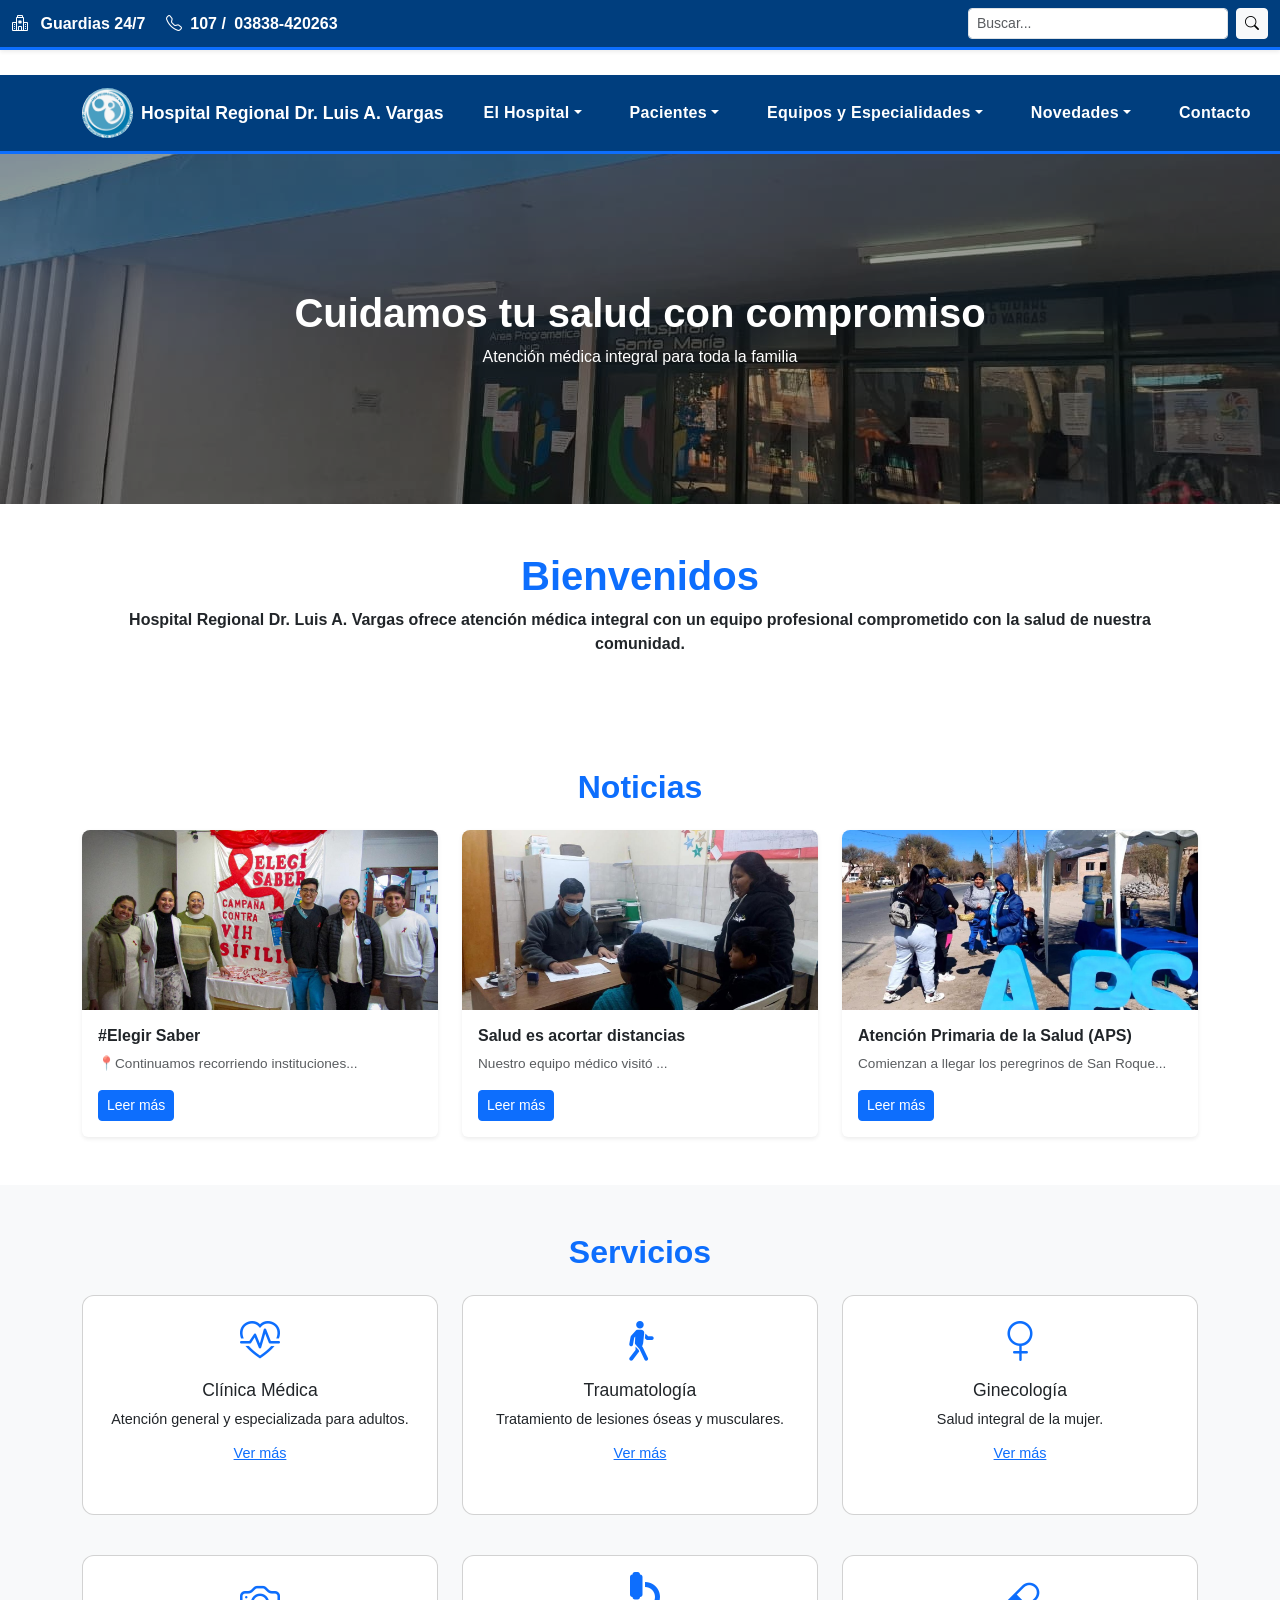
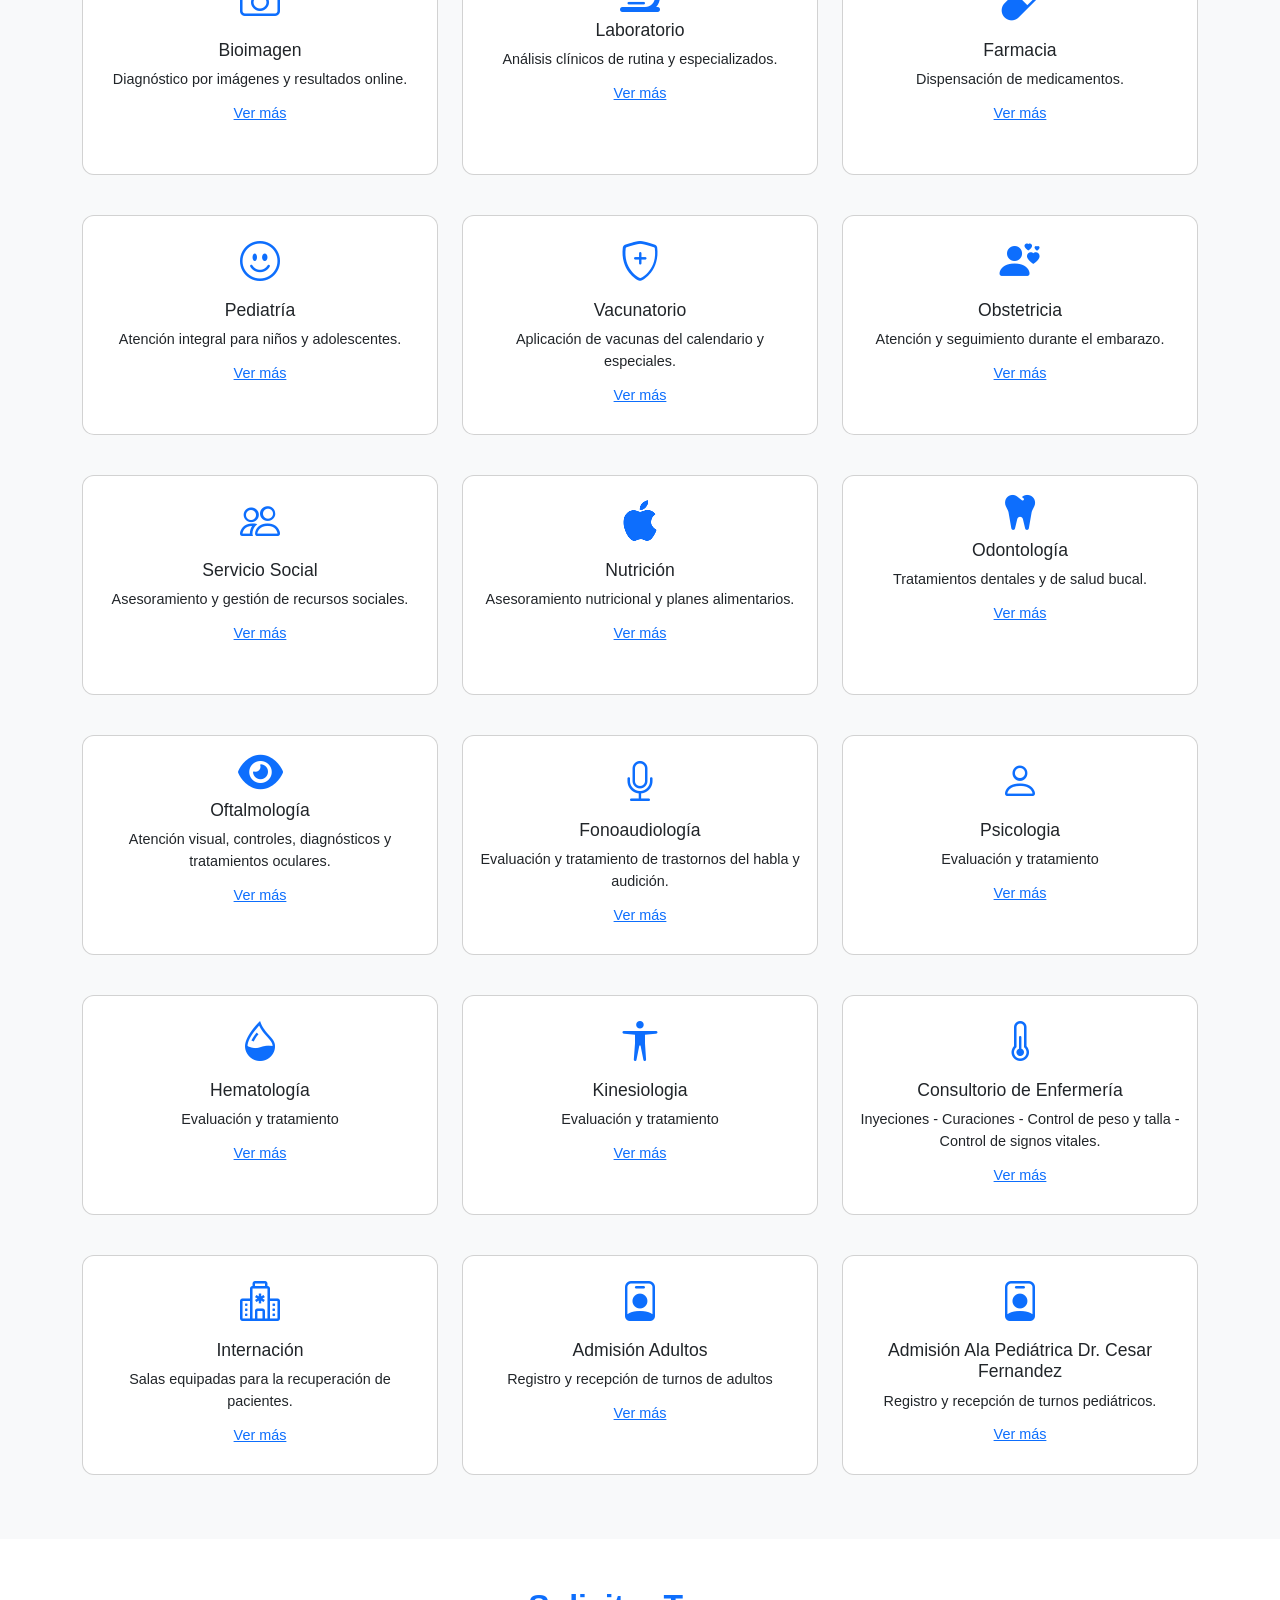
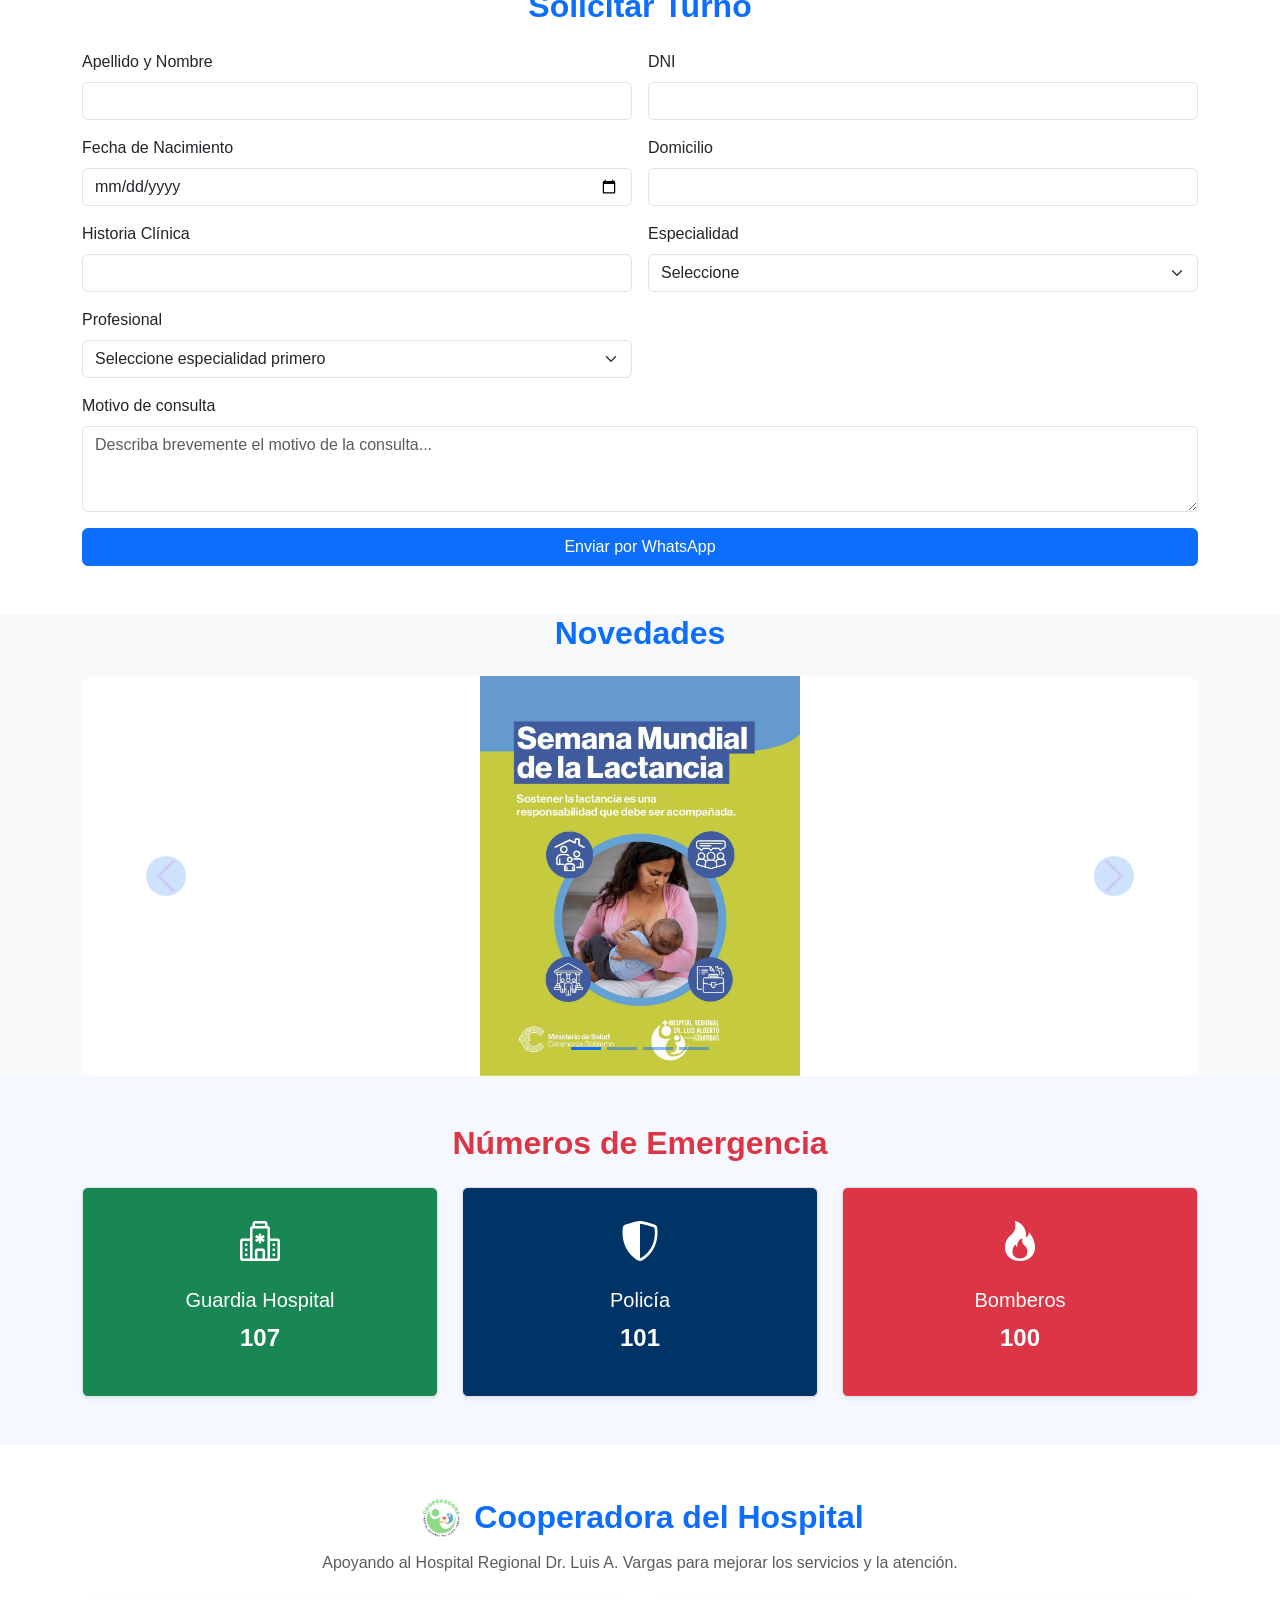
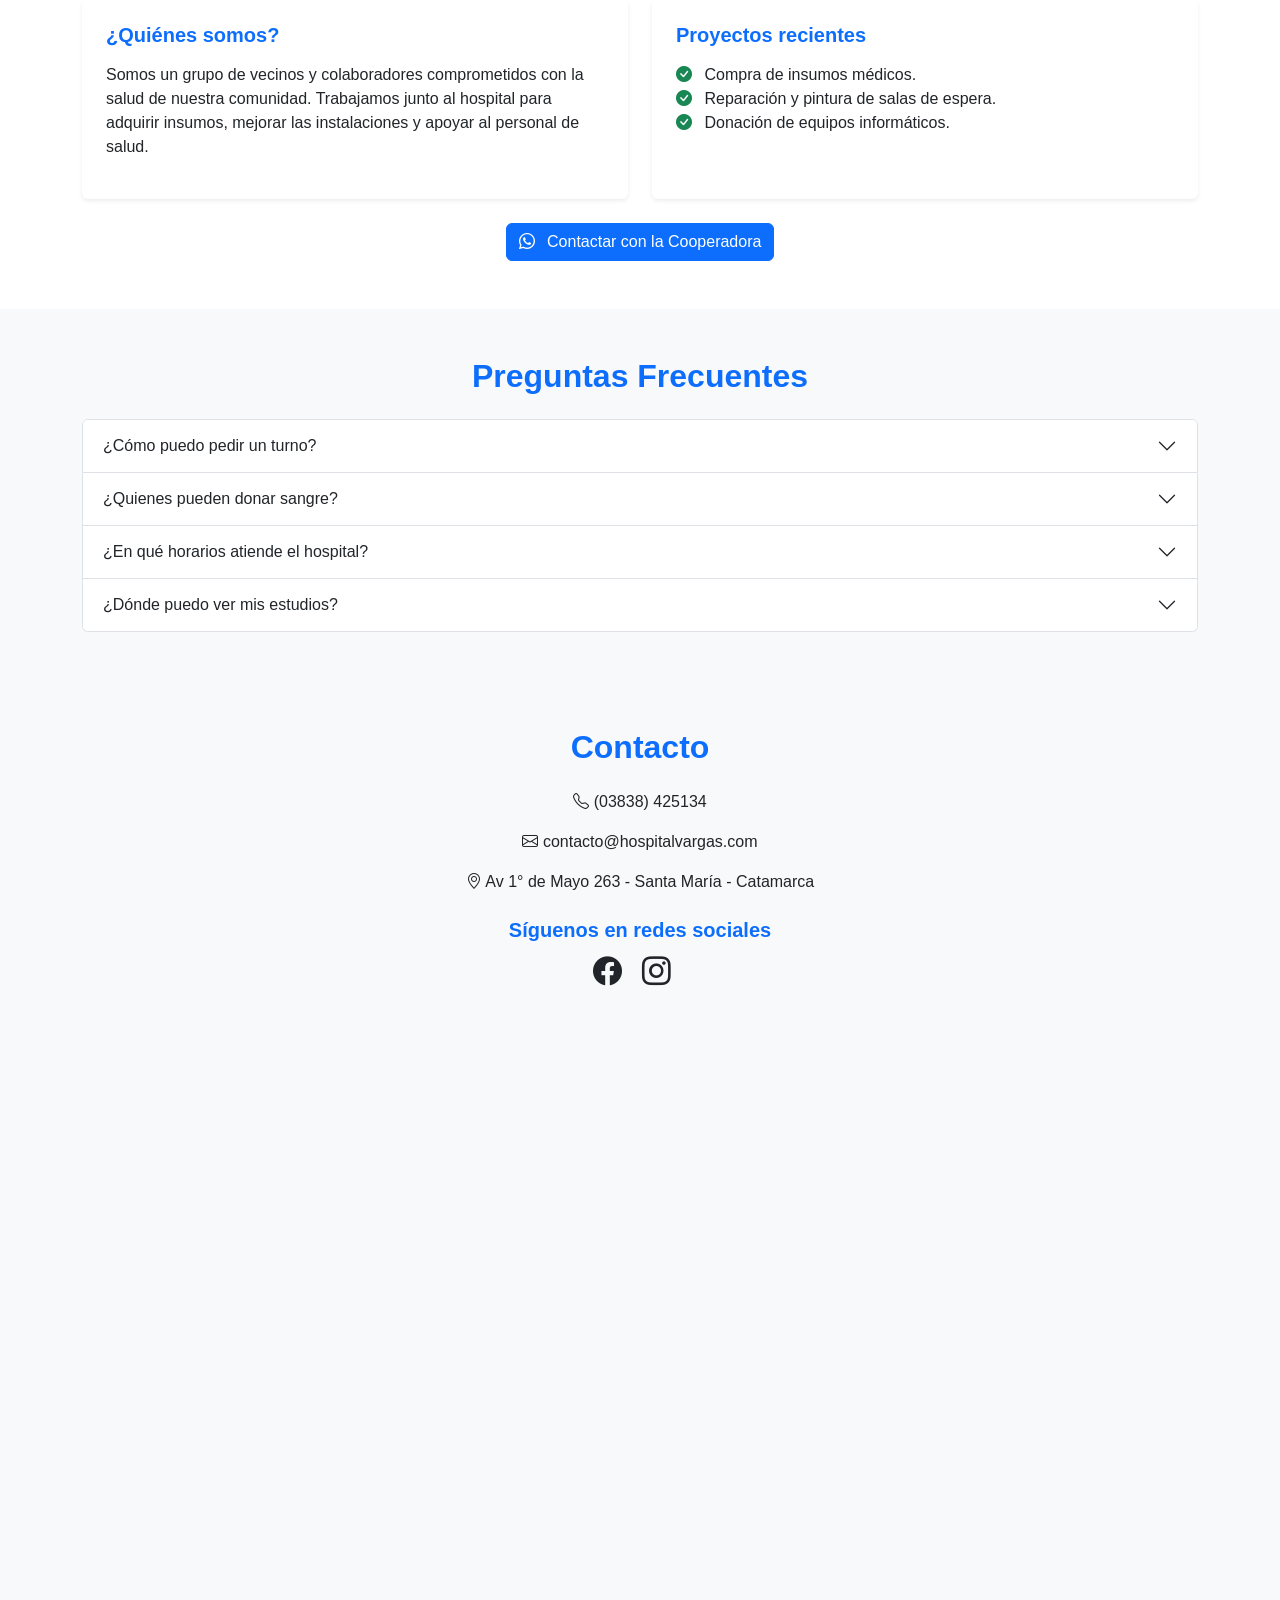
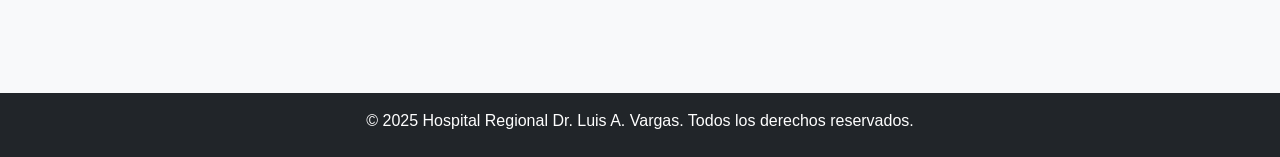
==== commit 7f8e36ae: "v.4" ====
--- a/index.html
+++ b/index.html
@@ -1698,11 +1698,12 @@
                             Odontologo - Odontologia Pediatrica y Adultos</p>
                           </div>
                         </div>
+
                         <div class="col-md-4">
                           <div class="card text-center p-3 shadow-sm">
                             <img src="img/doctor7.jpg" class="rounded-circle mx-auto" style="width:120px;height:120px;"
                               alt="">
-                            <h6 class="mt-3"><b>Tec. Moreno Guadalupe/b></h6>
+                            <h6 class="mt-3"><b>Tec. Moreno Guadalupe </b></h6>
                             <p>Tecnica Dental</p>
                           </div>
                         </div>
@@ -1959,7 +1960,7 @@
                       <div class="row g-4">
                         <div class="col-md-4">
                           <div class="card text-center p-3 shadow-sm">
-                            <img src="img/SantaMaria/ChaileAbigailQX.jpeg" class="rounded-circle mx-auto"
+                            <img src="img/SantaMaria/ChaileAbiga.jpeg" class="rounded-circle mx-auto"
                               style="width:120px;height:120px;" alt="">
                             <h6 class="mt-3"> <b>Dra. Juarez Ana Valeria</b></h6>
                             <p> M.P<br>
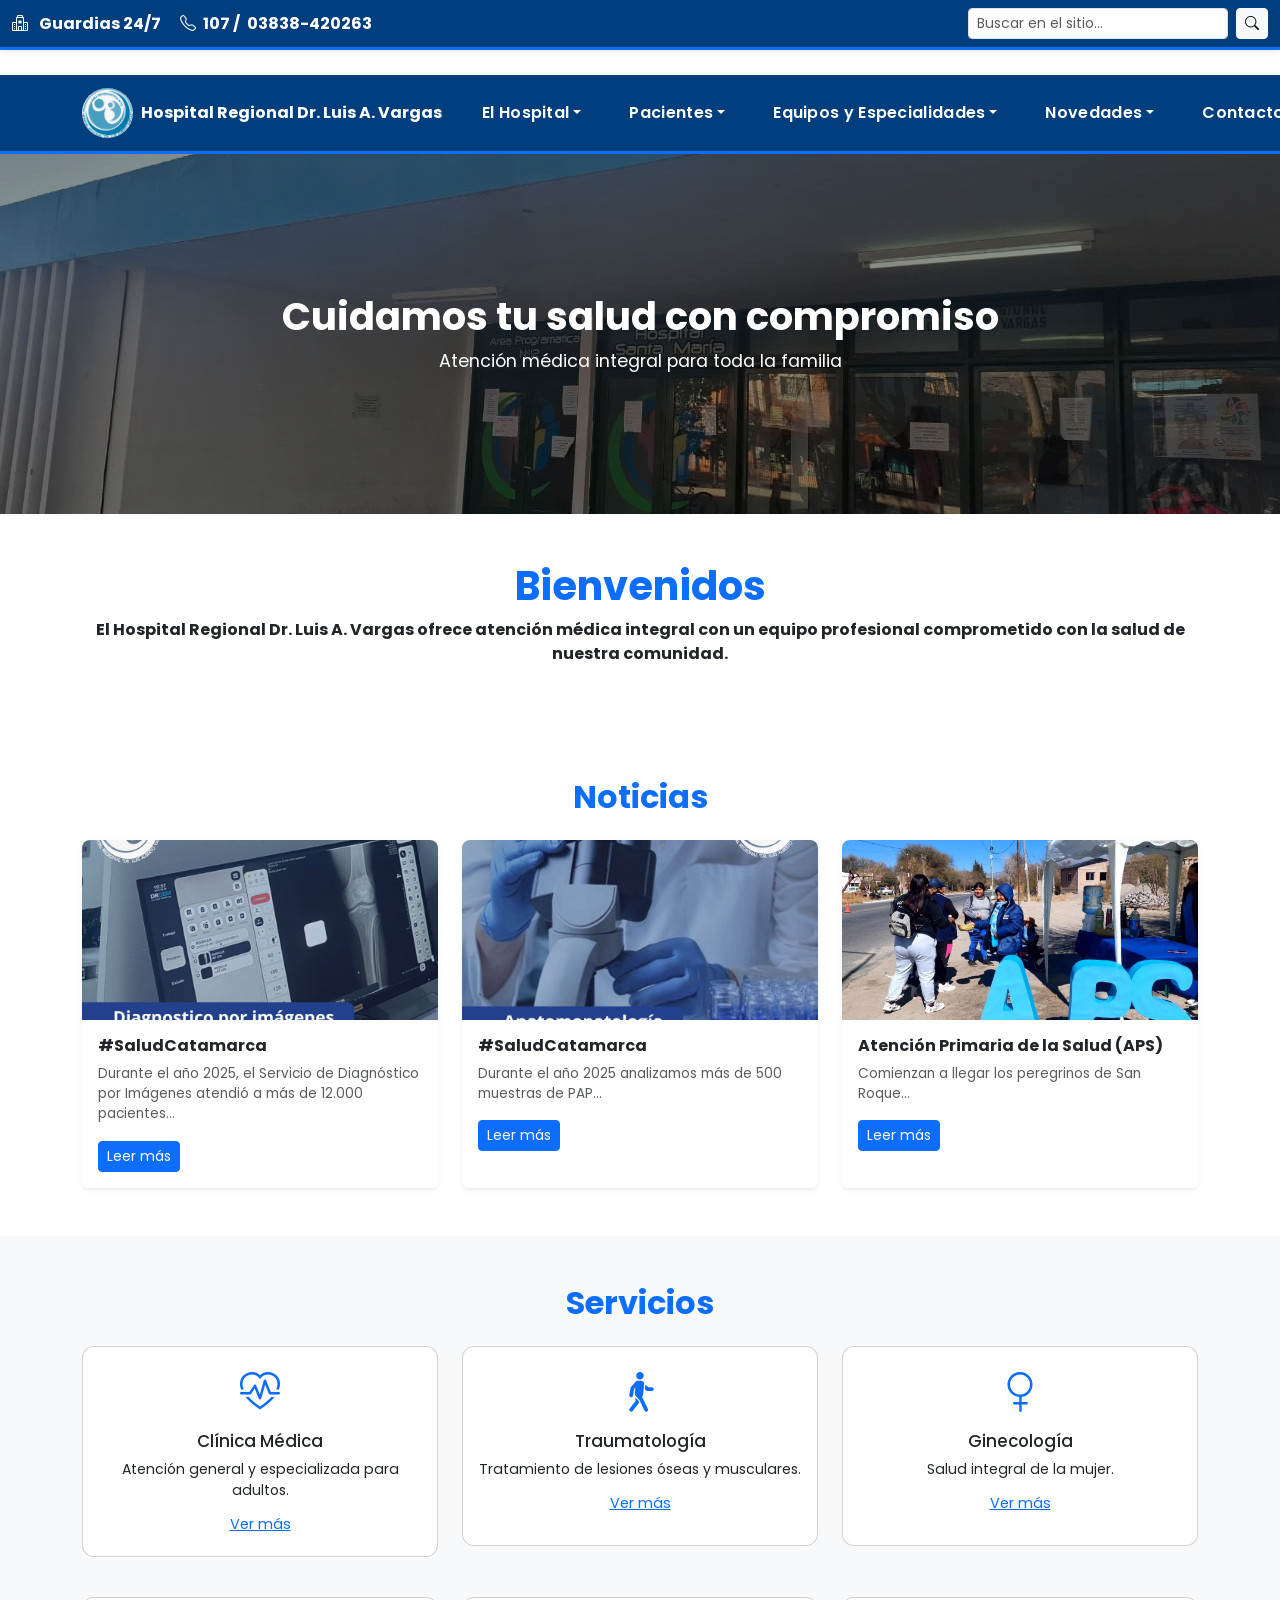
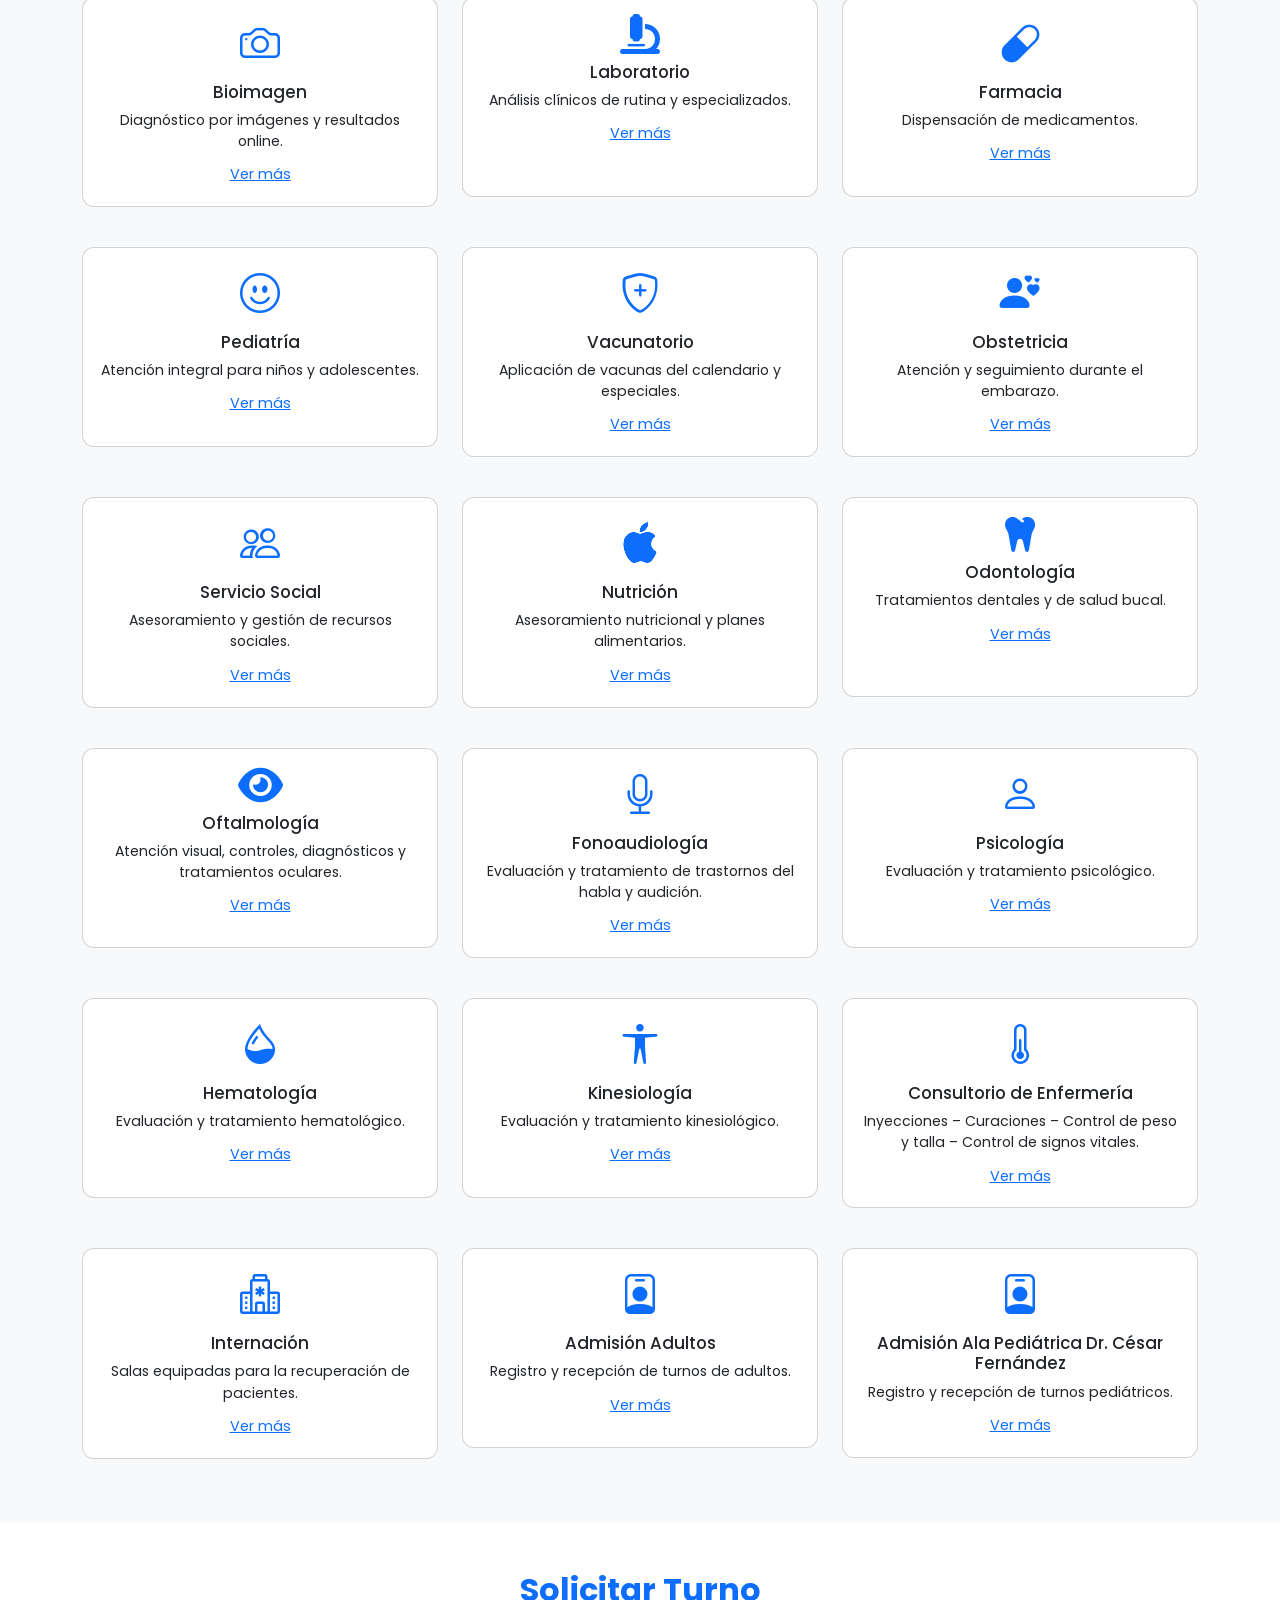
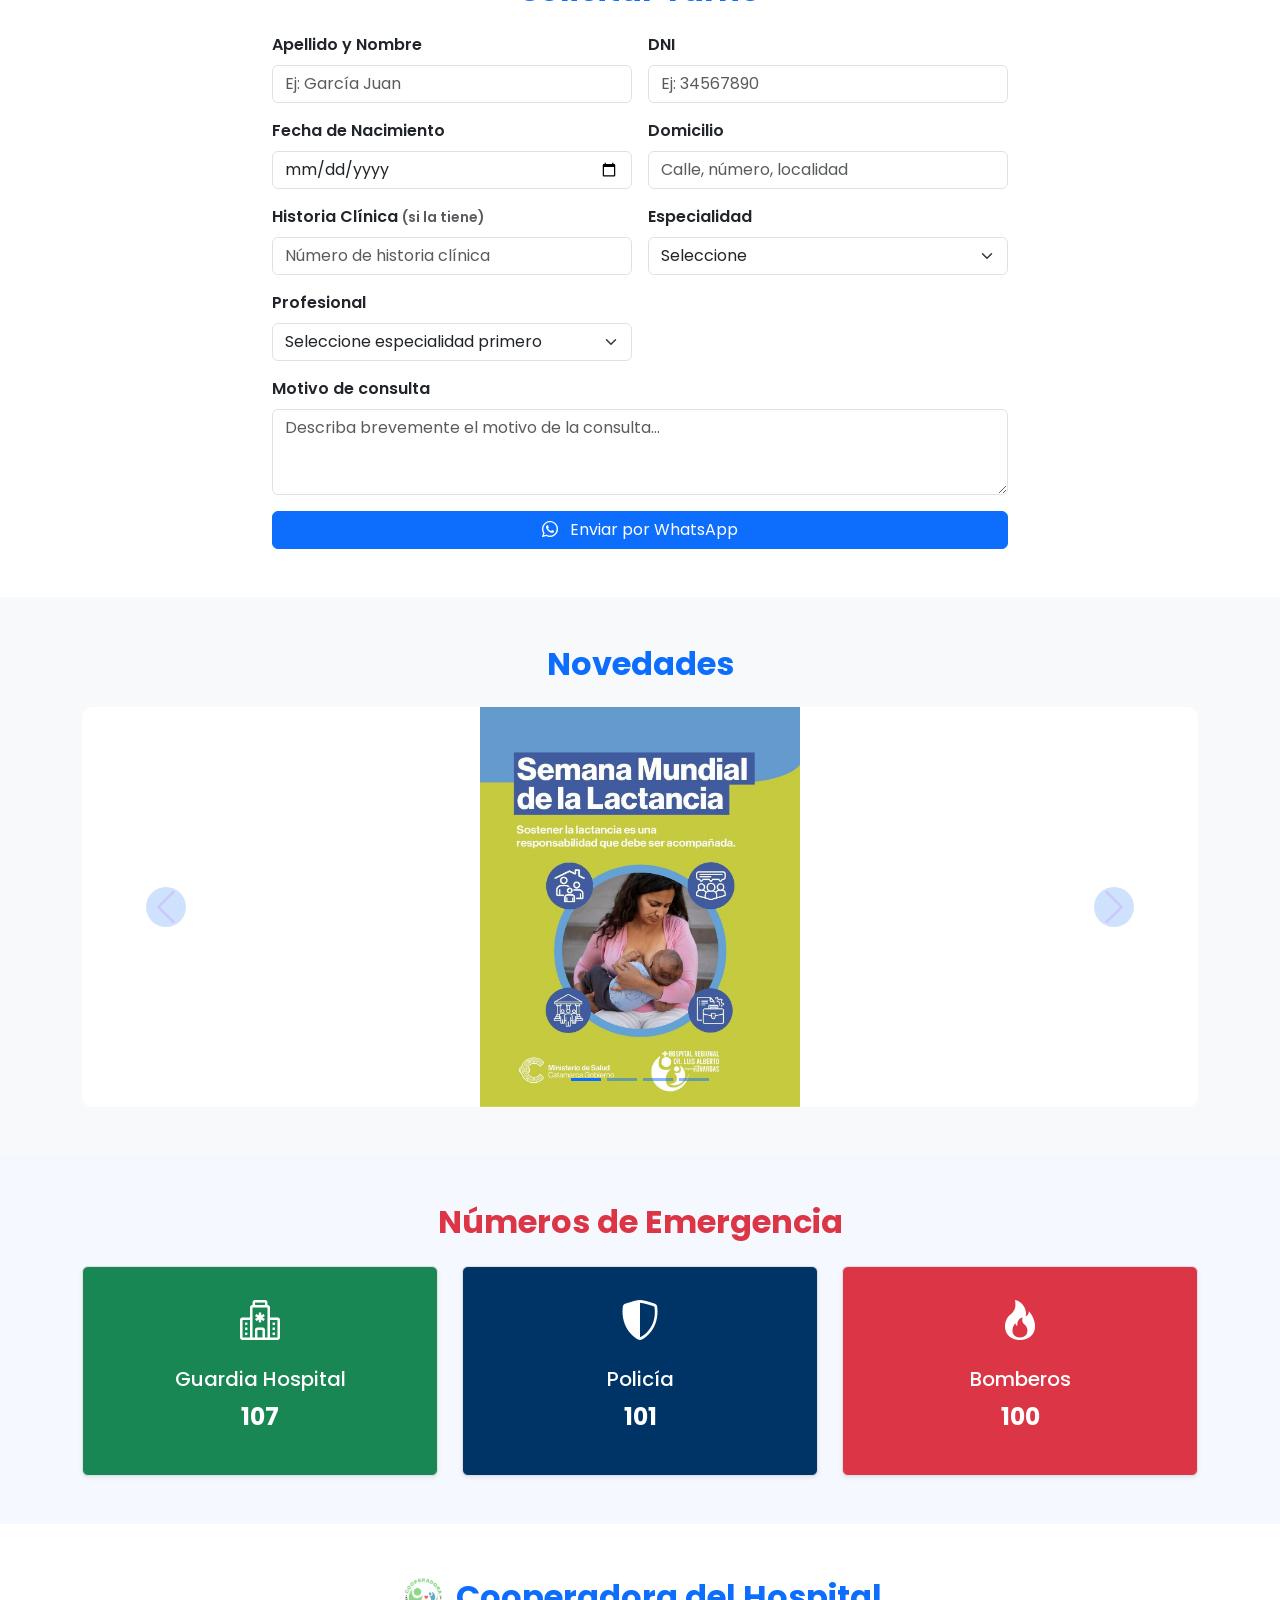
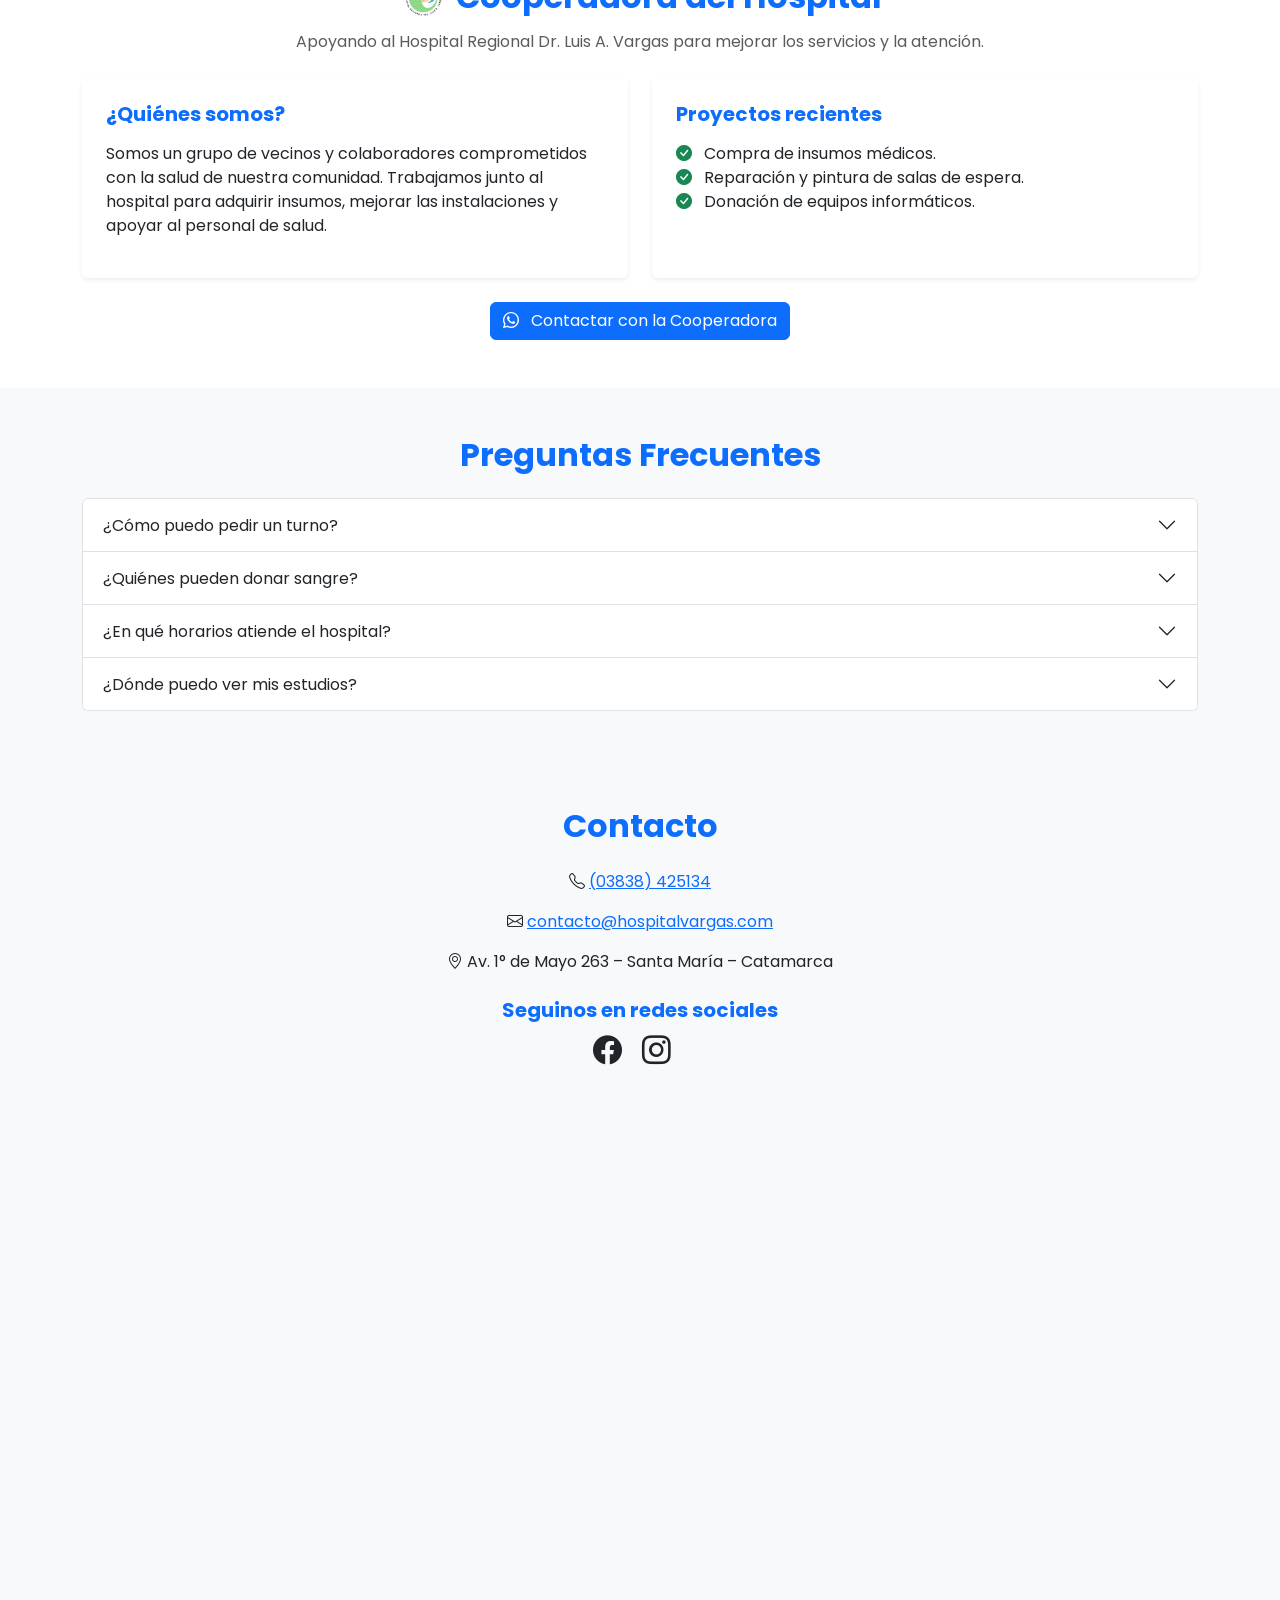
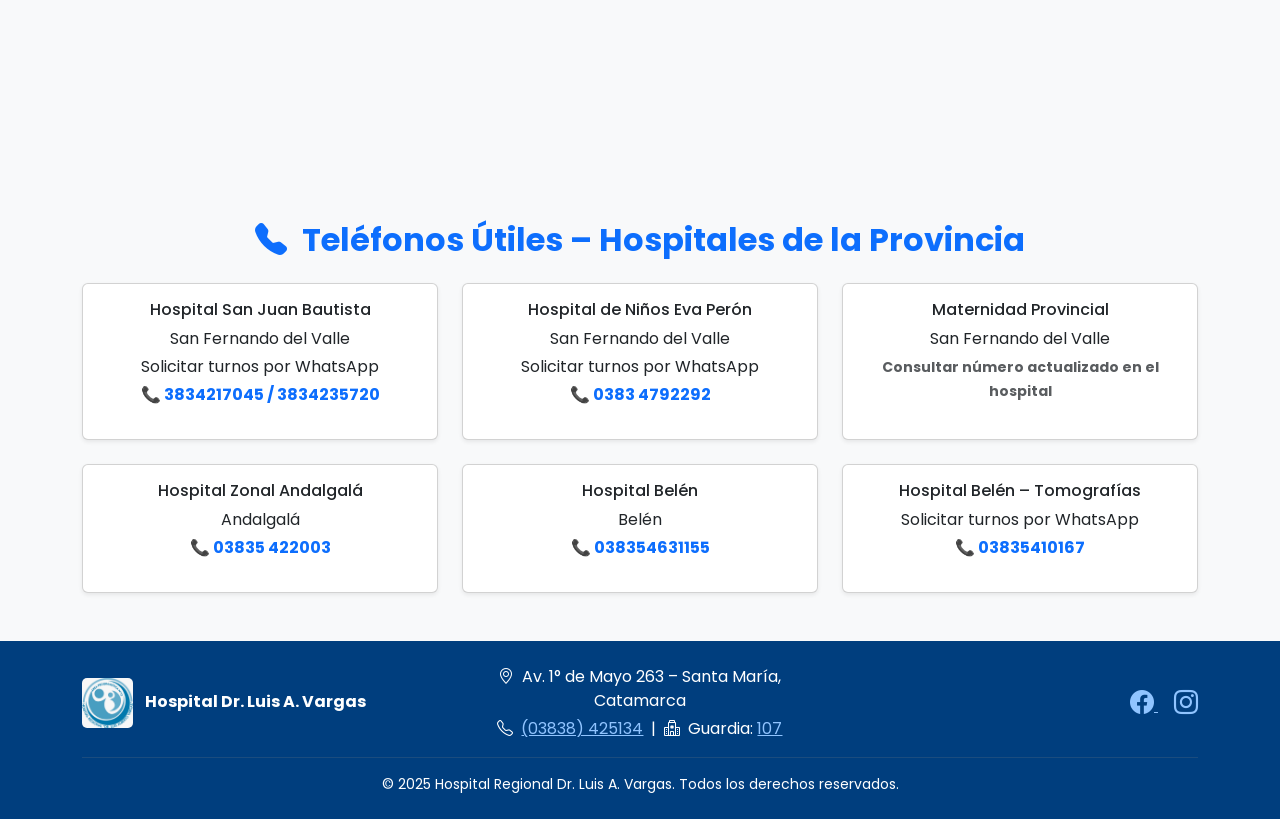
==== commit 5cece64e: "v1.0" ====
--- a/index.html
+++ b/index.html
@@ -5,231 +5,61 @@
   <meta charset="UTF-8" />
   <meta name="viewport" content="width=device-width, initial-scale=1.0" />
   <meta http-equiv="X-UA-Compatible" content="IE=edge" />
-  <meta name="description" content="Hospital Regional Dr. Luis A. Vargas - Servicios, noticias, turnos y más." />
-  <meta name="keywords" content="hospital, salud, turnos, noticias, servicios médicos" />
+
+  <!-- SEO -->
+  <title>Hospital Regional Dr. Luis A. Vargas – Santa María, Catamarca</title>
+  <meta name="description" content="Hospital Regional Dr. Luis A. Vargas – Atención médica integral en Santa María, Catamarca. Turnos, guardia 24/7, servicios, laboratorio, diagnóstico por imágenes y telesalud." />
+  <meta name="keywords" content="hospital, salud, catamarca, santa maria, turnos, emergencias, laboratorio, diagnostico por imagenes, telesalud, vargas" />
   <meta name="author" content="Hospital Regional Dr. Luis A. Vargas" />
+  <link rel="canonical" href="https://hospitalvargas.com/" />
+
+  <!-- Open Graph (redes sociales) -->
+  <meta property="og:title" content="Hospital Regional Dr. Luis A. Vargas" />
+  <meta property="og:description" content="Atención médica integral para toda la comunidad de Santa María, Catamarca." />
+  <meta property="og:type" content="website" />
+  <meta property="og:locale" content="es_AR" />
+
+  <!-- Seguridad -->
+  <meta http-equiv="X-Content-Type-Options" content="nosniff" />
+  <meta http-equiv="Referrer-Policy" content="strict-origin-when-cross-origin" />
+  <!-- NOTA: X-Frame-Options y CSP idealmente se aplican desde el servidor HTTP, no desde meta tags -->
+
+  <!-- Favicon -->
   <link rel="icon" href="images/Santa/logo2.jpeg" type="image/jpeg" />
 
-  <meta charset="UTF-8">
-  <meta name="viewport" content="width=device-width, initial-scale=1.0">
-
-  <!-- SEO -->
-  <meta name="description"
-    content="Hospital Regional Dr Luis A. Vargas - Información institucional, turnos, guardia, servicios, laboratorio, imágenes y campañas de salud.">
-  <meta name="keywords"
-    content="hospital, salud, catamarca, turnos, emergencias, laboratorio, diagnostico por imagenes, telesalud">
-
-  <!-- Seguridad -->
-  <meta http-equiv="X-Content-Type-Options" content="nosniff">
-  <meta http-equiv="X-Frame-Options" content="deny">
-  <meta http-equiv="Referrer-Policy" content="strict-origin-when-cross-origin">
-
-
-  <!-- Bootstrap y estilos -->
+  <!-- Bootstrap CSS -->
   <link href="https://cdn.jsdelivr.net/npm/bootstrap@5.3.2/dist/css/bootstrap.min.css" rel="stylesheet" />
   <link href="https://cdn.jsdelivr.net/npm/bootstrap-icons@1.11.1/font/bootstrap-icons.css" rel="stylesheet" />
-  <link href="https://cdnjs.cloudflare.com/ajax/libs/font-awesome/6.5.0/css/all.min.css" rel="stylesheet">
-
-
-  <title>Hospital Regional Dr. Luis A. Vargas</title>
+  <link href="https://cdnjs.cloudflare.com/ajax/libs/font-awesome/6.5.0/css/all.min.css" rel="stylesheet" />
+  <!-- Google Fonts -->
+  <link href="https://fonts.googleapis.com/css2?family=Poppins:wght@400;600;700&display=swap" rel="stylesheet" />
 
   <style>
+    /* ===== VARIABLES DE COLOR ===== */
+    :root {
+      --color-primary: #003e7e;
+      --color-accent:  #0d6efd;
+      --color-top-bar: #002d5c;
+    }
+
     body {
       font-family: 'Poppins', sans-serif;
     }
 
+    /* ===== BARRA SUPERIOR (guardia + buscador) ===== */
+    .top-bar {
+      background: var(--color-top-bar) !important;
+      border-bottom: 2px solid var(--color-accent);
+    }
+
+    /* ===== NAVBAR PRINCIPAL ===== */
+    .navbar {
+      background: var(--color-primary) !important;
+      border-bottom: 3px solid var(--color-accent);
+    }
+
     .navbar-brand span {
       font-size: 1rem;
-    }
-
-    .navbar-nav .nav-link {
-      color: white !important;
-      transition: all 0.3s ease;
-    }
-
-    .navbar-nav .nav-link:hover {
-      text-decoration: underline;
-    }
-
-
-
-    .hero {
-      position: relative;
-      height: 350px;
-      background: url('images/Santa/portada-hospital.jpeg') center/cover no-repeat;
-    }
-
-    .hero::after {
-      content: "";
-      position: absolute;
-      top: 0;
-      left: 0;
-      width: 100%;
-      height: 100%;
-      background: rgba(0, 0, 0, 0.4);
-    }
-
-    .hero-content {
-      position: relative;
-      z-index: 2;
-      text-align: center;
-      color: white;
-      top: 50%;
-      transform: translateY(-50%);
-    }
-
-    /* Tarjetas de servicios más compactas */
-    .card-service {
-      padding: 1rem !important;
-      margin-bottom: 1rem;
-      border-radius: 12px;
-      transition: transform 0.2s ease, box-shadow 0.2s ease;
-      min-height: 220px;
-      /* Ajusta la altura mínima */
-    }
-
-    .card-service h5 {
-      font-size: 1.1rem;
-      /* Título más pequeño */
-      margin-top: 0.5rem;
-    }
-
-    .card-service p {
-      font-size: 0.9rem;
-      /* Texto más compacto */
-      margin-bottom: 0.5rem;
-    }
-
-    .card-service i {
-      font-size: 1.8rem;
-      /* Icono un poco más pequeño */
-    }
-
-    .card-service button {
-      font-size: 0.9rem;
-      padding: 0.2rem 0.5rem;
-    }
-
-    /* Hover con sombra y efecto de zoom ligero */
-    .card-service:hover {
-      transform: translateY(-4px);
-      box-shadow: 0 4px 12px rgba(0, 0, 0, 0.15);
-    }
-
-    .card .card-img-top {
-      height: 180px;
-      object-fit: cover;
-      border-radius: 8px 8px 0 0;
-    }
-
-    .card-title {
-      font-size: 1rem;
-    }
-
-    .card-text {
-      font-size: 0.85rem;
-    }
-
-    .card:hover {
-      transform: translateY(-4px);
-      transition: transform 0.3s ease;
-    }
-
-
-    footer {
-      background-color: #005f99;
-      color: white;
-      padding: 15px 0;
-      text-align: center;
-    }
-
-    /* Carrusel */
-    #carouselGaleria {
-      max-width: 800px;
-      margin: auto;
-    }
-
-    #carouselGaleria .carousel-inner {
-      border-radius: 10px;
-      box-shadow: 0 4px 15px rgba(0, 0, 0, 0.2);
-    }
-
-    #carouselGaleria img {
-      height: 350px;
-      object-fit: cover;
-      border-radius: 10px;
-    }
-
-    .carousel-control-prev-icon,
-    .carousel-control-next-icon {
-      background-color: rgba(0, 0, 0, 0.4);
-      border-radius: 50%;
-      padding: 10px;
-    }
-
-    #listaResultados li:hover {
-      background-color: #e3f2fd;
-    }
-
-    #cooperadora h2 {
-      font-size: 2rem;
-    }
-
-    #cooperadora p,
-    #cooperadora li {
-      font-size: 1rem;
-    }
-
-    .volver-btn {
-      position: fixed;
-      bottom: 20px;
-      right: 20px;
-      z-index: 1050;
-      box-shadow: 0 4px 10px rgba(0, 0, 0, .3);
-      transition: transform 0.2s ease;
-    }
-
-    .volver-btn:hover {
-      transform: scale(1.1);
-    }
-
-    #folleteria img {
-      height: 400px;
-      object-fit: contain;
-      /* Muestra todo el folleto sin recortarlo */
-      background: #fff;
-      /* Fondo blanco para que se vea bien */
-      border-radius: 10px;
-    }
-
-    /* Flechas en azul */
-    .carousel-control-prev-icon,
-    .carousel-control-next-icon {
-      background-size: 100% 100%;
-      width: 2.5rem;
-      height: 2.5rem;
-      filter: invert(32%) sepia(93%) saturate(2499%) hue-rotate(205deg) brightness(96%) contrast(101%);
-    }
-
-    /* Indicadores en azul */
-    .carousel-indicators [data-bs-target] {
-      background-color: #0d6efd;
-    }
-
-    .logo-footer {
-      height: 50px;
-      width: auto;
-      object-fit: contain;
-      background-color: transparent;
-      /* asegura que no agregue fondo */
-      border-radius: 5px;
-      /* suaviza bordes si quedan bloques */
-    }
-
-    /* ==== ESTILOS GENERALES DE NAVBAR ==== */
-    .navbar {
-      background: #003e7e !important;
-      border-bottom: 3px solid #0d6efd;
     }
 
     .navbar-nav .nav-link {
@@ -237,7 +67,7 @@
       font-weight: 600;
       letter-spacing: 0.3px;
       padding: 10px 16px !important;
-      transition: 0.25s;
+      transition: background 0.25s, transform 0.25s;
     }
 
     .navbar-nav .nav-link:hover {
@@ -246,8 +76,7 @@
       transform: translateY(-1px);
     }
 
-    /* ==== ESTILOS UNIFICADOS PARA TODOS LOS DROPDOWNS ==== */
-
+    /* ===== DROPDOWNS ===== */
     .dropdown-menu {
       border-radius: 12px;
       padding: 6px 0;
@@ -258,238 +87,349 @@
       overflow: hidden;
     }
 
-    /* Animación de aparición */
     @keyframes fadeInDropdown {
-      from {
-        opacity: 0;
-        transform: translateY(-6px);
-      }
-
-      to {
-        opacity: 1;
-        transform: translateY(0);
-      }
-    }
-
-    /* Ítems del dropdown */
+      from { opacity: 0; transform: translateY(-6px); }
+      to   { opacity: 1; transform: translateY(0); }
+    }
+
     .dropdown-item {
       padding: 12px 20px;
       font-weight: 600;
       color: #003366;
       border-radius: 6px;
-      transition: 0.3s ease;
-    }
-
-    /* Hover elegante */
+      transition: background 0.3s ease, color 0.3s ease, transform 0.3s ease;
+    }
+
     .dropdown-item:hover {
       background: linear-gradient(90deg, #0d6efd, #2a6ff0);
       color: #ffffff;
       transform: translateX(4px);
     }
 
-    /* Línea separadora */
     .dropdown-menu .dropdown-item:not(:last-child) {
       border-bottom: 1px solid #e9ecef;
     }
 
-    /* Para que el dropdown se abra al pasar el mouse */
     .nav-item.dropdown:hover .dropdown-menu {
       display: block;
     }
 
-    /* Estética del dropdown abierto */
     .nav-item.dropdown .dropdown-toggle.show {
       background: rgba(255, 255, 255, 0.15);
       border-radius: 6px;
     }
 
-    /* Espaciado entre ítems del navbar */
     .navbar-nav .nav-item {
       margin-left: 8px;
       margin-right: 8px;
     }
+
+    /* ===== HERO (PORTADA) ===== */
+    .hero {
+      position: relative;
+      min-height: 320px;
+      height: 40vh;
+      max-height: 480px;
+      background: url('images/Santa/portada-hospital.jpeg') center/cover no-repeat;
+    }
+
+    .hero::after {
+      content: "";
+      position: absolute;
+      inset: 0;
+      background: rgba(0, 0, 0, 0.45);
+    }
+
+    .hero-content {
+      position: relative;
+      z-index: 2;
+      text-align: center;
+      color: white;
+      top: 50%;
+      transform: translateY(-50%);
+    }
+
+    .hero-content h1 { font-size: clamp(1.4rem, 4vw, 2.4rem); }
+    .hero-content p  { font-size: clamp(0.9rem, 2vw, 1.1rem); }
+
+    /* ===== TARJETAS DE SERVICIOS ===== */
+    .card-service {
+      padding: 1rem !important;
+      margin-bottom: 1rem;
+      border-radius: 12px;
+      transition: transform 0.2s ease, box-shadow 0.2s ease;
+      min-height: 200px;
+    }
+
+    .card-service h5 { font-size: 1.05rem; margin-top: 0.5rem; }
+    .card-service p  { font-size: 0.88rem; margin-bottom: 0.5rem; }
+    .card-service i  { font-size: 1.8rem; }
+    .card-service button { font-size: 0.9rem; padding: 0.2rem 0.5rem; }
+
+    .card-service:hover {
+      transform: translateY(-4px);
+      box-shadow: 0 6px 16px rgba(0, 0, 0, 0.15);
+    }
+
+    .card .card-img-top {
+      height: 180px;
+      object-fit: cover;
+      border-radius: 8px 8px 0 0;
+    }
+
+    .card-title { font-size: 1rem; }
+    .card-text  { font-size: 0.85rem; }
+
+    .card:hover {
+      transform: translateY(-4px);
+      transition: transform 0.3s ease;
+    }
+
+    /* ===== FOOTER ===== */
+    footer {
+      background-color: #003e7e;
+      color: white;
+      padding: 20px 0;
+      text-align: center;
+    }
+
+    footer a { color: #90c4ff; }
+    footer a:hover { color: #ffffff; }
+
+    .logo-footer {
+      height: 50px;
+      width: auto;
+      object-fit: contain;
+      border-radius: 5px;
+    }
+
+    /* ===== CARRUSEL GALERÍA ===== */
+    #carouselGaleria {
+      max-width: 800px;
+      margin: auto;
+    }
+
+    #carouselGaleria .carousel-inner {
+      border-radius: 10px;
+      box-shadow: 0 4px 15px rgba(0, 0, 0, 0.2);
+    }
+
+    #carouselGaleria img {
+      height: 350px;
+      object-fit: cover;
+      border-radius: 10px;
+    }
+
+    /* ===== FOLLETERÍA ===== */
+    #folleteria img {
+      height: 400px;
+      object-fit: contain;
+      background: #fff;
+      border-radius: 10px;
+    }
+
+    /* ===== CARRUSEL FLECHAS Y PUNTOS ===== */
+    .carousel-control-prev-icon,
+    .carousel-control-next-icon {
+      background-color: rgba(0, 0, 0, 0.4);
+      border-radius: 50%;
+      padding: 10px;
+      background-size: 100% 100%;
+      width: 2.5rem;
+      height: 2.5rem;
+      filter: invert(32%) sepia(93%) saturate(2499%) hue-rotate(205deg) brightness(96%) contrast(101%);
+    }
+
+    .carousel-indicators [data-bs-target] {
+      background-color: #0d6efd;
+    }
+
+    /* ===== BUSCADOR RESULTADOS ===== */
+    #listaResultados li:hover {
+      background-color: #e3f2fd;
+    }
+
+    /* ===== COOPERADORA ===== */
+    #cooperadora h2 { font-size: 2rem; }
+    #cooperadora p,
+    #cooperadora li { font-size: 1rem; }
+
+    /* ===== BOTÓN VOLVER ARRIBA ===== */
+    .volver-btn {
+      position: fixed;
+      bottom: 20px;
+      right: 20px;
+      z-index: 1050;
+      box-shadow: 0 4px 10px rgba(0, 0, 0, .3);
+      transition: transform 0.2s ease;
+      display: none;
+    }
+
+    .volver-btn:hover { transform: scale(1.1); }
+
+    /* ===== FORMULARIO TURNOS ===== */
+    #turnoForm .form-label { font-weight: 600; }
+
+    /* ===== VALIDACIÓN VISUAL DNI ===== */
+    #dni.is-invalid ~ .invalid-feedback { display: block; }
+
+    /* ===== RESPONSIVE ===== */
+    @media (max-width: 768px) {
+      .hero { height: 55vw; }
+      #folleteria img { height: 260px; }
+      #carouselGaleria img { height: 220px; }
+    }
   </style>
-
 </head>
 
 <body>
 
-  <!-- Navbar fijo adaptable -->
-  <nav class="navbar navbar-dark bg-success fixed-top py-2 shadow-sm">
+  <!-- ============================================================ -->
+  <!-- BARRA SUPERIOR: Guardia + Buscador -->
+  <!-- ============================================================ -->
+  <nav class="top-bar navbar navbar-dark fixed-top py-2 shadow-sm" aria-label="Barra de guardia y búsqueda">
     <div class="container-fluid d-flex flex-column flex-md-row align-items-center justify-content-between">
 
-      <!-- Teléfono de guardia -->
       <div class="text-white fw-bold mb-2 mb-md-0">
-        <i class="bi bi-hospital me-2"></i> Guardias 24/7
-        <a href="tel:107" class="text-white text-decoration-none ms-3">
-          <i class="bi bi-telephone me-1"></i> 107
+        <i class="bi bi-hospital me-2" aria-hidden="true"></i> Guardias 24/7
+        <a href="tel:107" class="text-white text-decoration-none ms-3" aria-label="Llamar al 107">
+          <i class="bi bi-telephone me-1" aria-hidden="true"></i> 107
         </a> /
-        <a href="tel:03838420263" class="text-white text-decoration-none ms-1">
+        <a href="tel:+5403838420263" class="text-white text-decoration-none ms-1" aria-label="Llamar al 03838-420263">
           03838-420263
         </a>
       </div>
 
-      <!-- Buscador siempre visible -->
-      <form class="d-flex mt-2 mt-md-0" style="max-width: 300px; width: 100%;" onsubmit="buscarDesdeTop(event)">
-        <input class="form-control form-control-sm me-2" type="search" placeholder="Buscar..." aria-label="Buscar"
-          id="topSearch">
-        <button class="btn btn-light btn-sm" type="submit">
-          <i class="bi bi-search"></i>
+      <form class="d-flex mt-2 mt-md-0" style="max-width:300px;width:100%;"
+            onsubmit="buscarDesdeTop(event)" role="search" aria-label="Buscador del sitio">
+        <input class="form-control form-control-sm me-2" type="search"
+               placeholder="Buscar en el sitio..." aria-label="Buscar" id="topSearch"
+               autocomplete="off" maxlength="80" />
+        <button class="btn btn-light btn-sm" type="submit" aria-label="Buscar">
+          <i class="bi bi-search" aria-hidden="true"></i>
         </button>
       </form>
 
     </div>
   </nav>
 
-  <!-- Espaciador para compensar navbar fijo -->
-  <div style="height: 75px;"></div>
-
-
-  <nav class="navbar navbar-expand-lg navbar-dark bg-primary shadow-sm">
+  <!-- Espaciador para navbar fijo -->
+  <div style="height:75px;" aria-hidden="true"></div>
+
+  <!-- ============================================================ -->
+  <!-- NAVBAR PRINCIPAL -->
+  <!-- ============================================================ -->
+  <nav class="navbar navbar-expand-lg navbar-dark shadow-sm" aria-label="Navegación principal">
     <div class="container">
-      <!-- Logo y nombre -->
-      <a class="navbar-brand d-flex align-items-center fw-bold" href="">
-        <img src="images/Santa/logo2.jpeg" alt="Logo" height="50" class="me-2 rounded-circle">
-        <span style="font-size: 1.1rem;">Hospital Regional Dr. Luis A. Vargas</span>
+      <a class="navbar-brand d-flex align-items-center fw-bold" href="#inicio" aria-label="Inicio – Hospital Regional Dr. Luis A. Vargas">
+        <img src="images/Santa/logo2.jpeg" alt="Logo Hospital" height="50" class="me-2 rounded-circle" loading="lazy" />
+        <span>Hospital Regional Dr. Luis A. Vargas</span>
       </a>
 
-      <!-- Botón hamburguesa para móviles -->
       <button class="navbar-toggler" type="button" data-bs-toggle="collapse" data-bs-target="#menuNav"
-        aria-controls="menuNav" aria-expanded="false" aria-label="Toggle navigation">
+              aria-controls="menuNav" aria-expanded="false" aria-label="Abrir menú de navegación">
         <span class="navbar-toggler-icon"></span>
       </button>
 
-      <!-- Links -->
       <div class="collapse navbar-collapse" id="menuNav">
         <ul class="navbar-nav ms-auto mb-2 mb-lg-0">
+
           <li class="nav-item dropdown">
-            <a class="nav-link nav-link text-white fw-semibold dropdown-toggle" href="#" id="navbarHospital"
-              role="button" data-bs-toggle="dropdown" aria-expanded="false">El Hospital</a>
+            <a class="nav-link dropdown-toggle" href="#" id="navbarHospital" role="button"
+               data-bs-toggle="dropdown" aria-expanded="false">El Hospital</a>
             <ul class="dropdown-menu" aria-labelledby="navbarHospital">
-              <li><a class="dropdown-item" href="#" data-bs-toggle="modal" data-bs-target="#modalHistoria">Historia</a>
-              </li>
-              <li><a class="dropdown-item" href="#" data-bs-toggle="modal" data-bs-target="#modalMision">Misión / Visión
-                  / Valores</a></li>
-              <li><a class="dropdown-item" href="#" data-bs-toggle="modal"
-                  data-bs-target="#modalEstadisticas">Estadísticas</a></li>
+              <li><a class="dropdown-item" href="#" data-bs-toggle="modal" data-bs-target="#modalHistoria">Historia</a></li>
+              <li><a class="dropdown-item" href="#" data-bs-toggle="modal" data-bs-target="#modalMision">Misión / Visión / Valores</a></li>
+              <li><a class="dropdown-item" href="#" data-bs-toggle="modal" data-bs-target="#modalEstadisticas">Estadísticas</a></li>
             </ul>
           </li>
 
-
           <li class="nav-item dropdown">
-            <a class="nav-link nav-link text-white fw-semibold dropdown-toggle" href="#" id="navbarPacientes"
-              role="button" data-bs-toggle="dropdown" aria-expanded="false">Pacientes</a>
+            <a class="nav-link dropdown-toggle" href="#" id="navbarPacientes" role="button"
+               data-bs-toggle="dropdown" aria-expanded="false">Pacientes</a>
             <ul class="dropdown-menu" aria-labelledby="navbarPacientes">
               <li><a class="dropdown-item" href="#solicitar-turno">Solicitar Turno</a></li>
-              <li><a class="dropdown-item" href="#" data-bs-toggle="modal" data-bs-target="#modalHorarios">Horarios de
-                  Atención</a></li>
+              <li><a class="dropdown-item" href="#" data-bs-toggle="modal" data-bs-target="#modalHorarios">Horarios de Atención</a></li>
               <li><a class="dropdown-item" href="#preguntasfq">Preguntas Frecuentes</a></li>
               <li><a class="dropdown-item" href="#ubicacion">Cómo llegar al Hospital</a></li>
-              <li><a class="dropdown-item" href="#preguntasfq">Donar Sangre</a></li>
+              <li><a class="dropdown-item" href="#preguntasfq">¿Cómo Donar Sangre?</a></li>
             </ul>
           </li>
+
           <li class="nav-item dropdown">
-            <a class="nav-link nav-link text-white fw-semibold dropdown-toggle" href="#" id="navbarEquipos"
-              role="button" data-bs-toggle="dropdown" aria-expanded="false">Equipos y Especialidades</a>
+            <a class="nav-link dropdown-toggle" href="#" id="navbarEquipos" role="button"
+               data-bs-toggle="dropdown" aria-expanded="false">Equipos y Especialidades</a>
             <ul class="dropdown-menu" aria-labelledby="navbarEquipos">
               <li><a class="dropdown-item" href="#servicios">Servicios</a></li>
-              <li><a class="dropdown-item" href="#" data-bs-toggle="modal"
-                  data-bs-target="#modalDiagnostico">Diagnóstico por Imágenes</a></li>
-              <li><a class="dropdown-item" href="#" data-bs-toggle="modal"
-                  data-bs-target="#modalLaboratorio">Laboratorio</a></li>
-              <li><a class="dropdown-item" href="#" data-bs-toggle="modal"
-                  data-bs-target="#modalTelesalud">Telesalud</a></li>
+              <li><a class="dropdown-item" href="#" data-bs-toggle="modal" data-bs-target="#modalDiagnostico">Diagnóstico por Imágenes</a></li>
+              <li><a class="dropdown-item" href="#" data-bs-toggle="modal" data-bs-target="#modalLaboratorio">Laboratorio</a></li>
+              <li><a class="dropdown-item" href="#" data-bs-toggle="modal" data-bs-target="#modalTelesalud">Telesalud</a></li>
               <li><a class="dropdown-item" href="#" data-bs-toggle="modal" data-bs-target="#modalRRHH">RRHH</a></li>
             </ul>
           </li>
 
           <li class="nav-item dropdown">
-            <a class="nav-link nav-link text-white fw-semibold dropdown-toggle" href="#" id="novedadesDropdown"
-              role="button" data-bs-toggle="dropdown">Novedades</a>
+            <a class="nav-link dropdown-toggle" href="#" id="novedadesDropdown" role="button"
+               data-bs-toggle="dropdown" aria-expanded="false">Novedades</a>
             <ul class="dropdown-menu" aria-labelledby="novedadesDropdown">
               <li><a class="dropdown-item" href="#noticias">Noticias</a></li>
-              <li><a class="dropdown-item" href="#" data-bs-toggle="modal" data-bs-target="#modalGaleria">Galería</a>
-              </li>
-              <li><a class="dropdown-item" href="#" data-bs-toggle="modal" data-bs-target="#modalElegirSaber">Elegir
-                  Saber</a></li>
-              <li><a class="dropdown-item" href="#" data-bs-toggle="modal" data-bs-target="#modalBarrio">Lleguemos al
-                  Barrio</a></li>
-              <li><a class="dropdown-item" href="#" data-bs-toggle="modal" data-bs-target="#modalDengue">Contra el
-                  Dengue</a></li>
+              <li><a class="dropdown-item" href="#" data-bs-toggle="modal" data-bs-target="#modalGaleria">Galería</a></li>
+              <li><a class="dropdown-item" href="#" data-bs-toggle="modal" data-bs-target="#modalElegirSaber">Elegir Saber</a></li>
+              <li><a class="dropdown-item" href="#" data-bs-toggle="modal" data-bs-target="#modalBarrio">Lleguemos al Barrio</a></li>
+              <li><a class="dropdown-item" href="#" data-bs-toggle="modal" data-bs-target="#modalDengue">Contra el Dengue</a></li>
             </ul>
           </li>
 
-          <li class="nav-item"><a class="nav-link text-white fw-semibold" href="#contacto">Contacto</a></li>
+          <li class="nav-item">
+            <a class="nav-link" href="#contacto">Contacto</a>
+          </li>
         </ul>
       </div>
     </div>
   </nav>
 
-  <!-- ========================================================= -->
-  <!-- 🏥 Sección de Modales - El Hospital -->
-  <!-- ========================================================= -->
-  <section id="modales-hospital">
+  <!-- ============================================================ -->
+  <!-- MODALES – El Hospital -->
+  <!-- ============================================================ -->
+  <section id="modales-hospital" aria-hidden="true">
+
     <!-- Modal Historia -->
     <div class="modal fade" id="modalHistoria" tabindex="-1" aria-labelledby="modalHistoriaLabel" aria-hidden="true">
       <div class="modal-dialog modal-lg modal-dialog-centered">
         <div class="modal-content">
           <div class="modal-header bg-primary text-white">
             <h5 class="modal-title" id="modalHistoriaLabel">Nuestra Historia</h5>
-            <button type="button" class="btn-close btn-close-white" data-bs-dismiss="modal"></button>
-          </div>
-
+            <button type="button" class="btn-close btn-close-white" data-bs-dismiss="modal" aria-label="Cerrar"></button>
+          </div>
           <div class="modal-body">
-            <p>
-              El <strong>Hospital Regional Dr. Luis A. Vargas</strong> fue fundado en 1978 con el objetivo de garantizar
-              el acceso a la salud pública en toda la región sur del Valle Calchaquí.
-            </p>
-
-            <hr>
-
-            <p>
-              A lo largo de los años, se ha consolidado como un centro de referencia regional en atención médica
-              integral,
-              con especialidades en clínica, traumatología, oftalmologia, ginecologia, pediatría, obstetricia,
-              odontologia, cirugía y emergencias.
-            </p>
-
-            <hr>
-
-            <p>
-              Hoy, el hospital continúa su camino de transformación, incorporando tecnología,
-              fortaleciendo la capacitación del personal y afianzando su vínculo con la comunidad.
-            </p>
-          </div>
-
+            <p>El <strong>Hospital Regional Dr. Luis A. Vargas</strong> fue fundado en 1978 con el objetivo de garantizar el acceso a la salud pública en toda la región sur del Valle Calchaquí.</p>
+            <hr />
+            <p>A lo largo de los años, se ha consolidado como un centro de referencia regional en atención médica integral, con especialidades en clínica, traumatología, oftalmología, ginecología, pediatría, obstetricia, odontología, cirugía y emergencias.</p>
+            <hr />
+            <p>Hoy, el hospital continúa su camino de transformación, incorporando tecnología, fortaleciendo la capacitación del personal y afianzando su vínculo con la comunidad.</p>
+          </div>
           <div class="modal-footer">
             <button class="btn btn-secondary" data-bs-dismiss="modal">Cerrar</button>
           </div>
         </div>
       </div>
     </div>
-
 
     <!-- Modal Misión / Visión / Valores -->
     <div class="modal fade" id="modalMision" tabindex="-1" aria-labelledby="modalMisionLabel" aria-hidden="true">
       <div class="modal-dialog modal-lg modal-dialog-centered">
         <div class="modal-content">
-
           <div class="modal-header bg-primary text-white">
-            <h5 class="modal-title">Misión / Visión / Valores</h5>
-            <button type="button" class="btn-close btn-close-white" data-bs-dismiss="modal"></button>
-          </div>
-
+            <h5 class="modal-title" id="modalMisionLabel">Misión / Visión / Valores</h5>
+            <button type="button" class="btn-close btn-close-white" data-bs-dismiss="modal" aria-label="Cerrar"></button>
+          </div>
           <div class="modal-body">
             <h6 class="fw-bold text-primary">Misión</h6>
             <p>Brindar atención médica integral, equitativa y accesible a toda la comunidad.</p>
-
-            <hr>
-
+            <hr />
             <h6 class="fw-bold text-primary">Visión</h6>
             <p>Ser un hospital modelo en innovación, compromiso y excelencia sanitaria.</p>
-
-            <hr>
-
+            <hr />
             <h6 class="fw-bold text-primary">Valores</h6>
             <ul>
               <li>Ética</li>
@@ -499,36 +439,31 @@
               <li>Trabajo en equipo</li>
             </ul>
           </div>
-
           <div class="modal-footer">
             <button class="btn btn-secondary" data-bs-dismiss="modal">Cerrar</button>
           </div>
-
         </div>
       </div>
     </div>
 
-
     <!-- Modal Estadísticas -->
-    <div class="modal fade" id="modalEstadisticas" tabindex="-1" aria-labelledby="modalEstadisticasLabel"
-      aria-hidden="true">
+    <div class="modal fade" id="modalEstadisticas" tabindex="-1" aria-labelledby="modalEstadisticasLabel" aria-hidden="true">
       <div class="modal-dialog modal-md modal-dialog-centered">
         <div class="modal-content">
-
           <div class="modal-header bg-primary text-white">
-            <h5 class="modal-title">Estadísticas del Hospital 2025</h5>
-            <button type="button" class="btn-close btn-close-white" data-bs-dismiss="modal"></button>
-          </div>
-
+            <h5 class="modal-title" id="modalEstadisticasLabel">Estadísticas del Hospital 2025</h5>
+            <button type="button" class="btn-close btn-close-white" data-bs-dismiss="modal" aria-label="Cerrar"></button>
+          </div>
           <div class="modal-body">
             <ul class="list-group text-center">
-              <li class="list-group-item">Camas disponibles: 60</li>
-              <li class="list-group-item">Internaciones mensuales: 180</li>
-              <li class="list-group-item">Consultas externas: 2.500</li>
-              <li class="list-group-item">Personal médico y de apoyo: 320</li>
+              <li class="list-group-item">Camas disponibles: 41</li>
+              <li class="list-group-item">Consultas externas: 35.000</li>
+              <li class="list-group-item">Consultas por Guardia: 29.000</li>
+              <li class="list-group-item">Análisis de muestras (PAP): 500</li>
+              <li class="list-group-item">Diagnósticos por imágenes: 30.745</li>
+              <li class="list-group-item">Cirugías: 270</li>
             </ul>
           </div>
-
           <div class="modal-footer">
             <button class="btn btn-secondary" data-bs-dismiss="modal">Cerrar</button>
           </div>
@@ -536,154 +471,114 @@
       </div>
     </div>
 
-    <!-- Modal Horarios de Atención -->
+    <!-- Modal Horarios -->
     <div class="modal fade" id="modalHorarios" tabindex="-1" aria-labelledby="modalHorariosLabel" aria-hidden="true">
       <div class="modal-dialog modal-md modal-dialog-centered">
         <div class="modal-content">
-
           <div class="modal-header bg-primary text-white">
-            <h5 class="modal-title">Horarios de Atención</h5>
-            <button type="button" class="btn-close btn-close-white" data-bs-dismiss="modal"></button>
-          </div>
-
+            <h5 class="modal-title" id="modalHorariosLabel">Horarios de Atención</h5>
+            <button type="button" class="btn-close btn-close-white" data-bs-dismiss="modal" aria-label="Cerrar"></button>
+          </div>
           <div class="modal-body">
             <h6 class="fw-bold text-primary">Consultorios Externos</h6>
             <p>Lunes a Viernes de 08:00 a 18:00 hs</p>
-
-            <hr>
-
+            <hr />
             <h6 class="fw-bold text-primary">Emergencias</h6>
             <p>Atención las 24 horas</p>
-
-            <hr>
-
+            <hr />
             <h6 class="fw-bold text-primary">Laboratorio</h6>
             <p>Lunes a Viernes de 07:00 a 14:00 hs</p>
-
-            <hr>
-
-            <h6 class="fw-bold text-primary">Diagnóstico Por imagenes</h6>
+            <hr />
+            <h6 class="fw-bold text-primary">Diagnóstico Por Imágenes</h6>
             <p>Lunes a Viernes de 08:00 a 17:00 hs</p>
-
-            <hr>
-
+            <hr />
             <h6 class="fw-bold text-primary">Farmacia</h6>
             <p>Lunes a Viernes de 08:00 a 12:00 hs y de 14:00 a 18:00</p>
           </div>
-
           <div class="modal-footer">
             <button class="btn btn-secondary" data-bs-dismiss="modal">Cerrar</button>
           </div>
-
         </div>
       </div>
     </div>
 
-    <!-- Modal diagnostico por imagenes -->
-    <div class="modal fade" id="modalDiagnostico" tabindex="-1" aria-hidden="true">
+    <!-- Modal Diagnóstico por Imágenes -->
+    <div class="modal fade" id="modalDiagnostico" tabindex="-1" aria-labelledby="modalDiagnosticoLabel" aria-hidden="true">
       <div class="modal-dialog modal-lg modal-dialog-centered">
         <div class="modal-content">
-
           <div class="modal-header bg-primary text-white">
-            <h5 class="modal-title">Diagnóstico por Imágenes</h5>
-            <button type="button" class="btn-close btn-close-white" data-bs-dismiss="modal"></button>
-          </div>
-
+            <h5 class="modal-title" id="modalDiagnosticoLabel">Diagnóstico por Imágenes</h5>
+            <button type="button" class="btn-close btn-close-white" data-bs-dismiss="modal" aria-label="Cerrar"></button>
+          </div>
           <div class="modal-body">
             <h6 class="fw-bold text-primary">Presentación</h6>
-            <p>
-              El servicio cuenta con equipos de alta tecnología para radiografías y mamografías.
-            </p>
-
-            <hr>
-
+            <p>El servicio cuenta con equipos de alta tecnología para radiografías y mamografías.</p>
+            <hr />
             <h6 class="fw-bold text-primary">Cómo solicitar turnos</h6>
-            <p>De lunes a viernes de 8 a 17 hs de manera presencial</p>
-
-            <hr>
-
+            <p>De lunes a viernes de 8 a 17 hs de manera presencial.</p>
+            <hr />
             <h6 class="fw-bold text-primary">Horarios de atención</h6>
             <ul>
               <li>Radiología: Lunes a Viernes 8:00–17:00</li>
               <li>Mamografía: Lunes a Viernes 8:00–17:00</li>
-
             </ul>
-
-            <hr>
-
+            <hr />
             <h6 class="fw-bold text-primary">Ver estudios online</h6>
             <div class="text-center">
-              <a href="https://htalvargas.imageweb.ar/login.html" target="_blank" class="btn btn-outline-primary">
-                Ver estudios en línea
-              </a>
-            </div>
-          </div>
-
+              <a href="https://htalvargas.imageweb.ar/login.html" target="_blank" rel="noopener noreferrer"
+                 class="btn btn-outline-primary">Ver estudios en línea</a>
+            </div>
+          </div>
           <div class="modal-footer">
             <button class="btn btn-secondary" data-bs-dismiss="modal">Cerrar</button>
           </div>
-
         </div>
       </div>
     </div>
-    <!-- Modal laboratorio -->
-    <div class="modal fade" id="modalLaboratorio" tabindex="-1" aria-hidden="true">
+
+    <!-- Modal Laboratorio -->
+    <div class="modal fade" id="modalLaboratorio" tabindex="-1" aria-labelledby="modalLaboratorioLabel" aria-hidden="true">
       <div class="modal-dialog modal-lg modal-dialog-centered">
         <div class="modal-content">
-
           <div class="modal-header bg-primary text-white">
-            <h5 class="modal-title">Laboratorio</h5>
-            <button type="button" class="btn-close btn-close-white" data-bs-dismiss="modal"></button>
-          </div>
-
+            <h5 class="modal-title" id="modalLaboratorioLabel">Laboratorio</h5>
+            <button type="button" class="btn-close btn-close-white" data-bs-dismiss="modal" aria-label="Cerrar"></button>
+          </div>
           <div class="modal-body">
             <h6 class="fw-bold text-primary">Presentación</h6>
             <p>Realizamos análisis clínicos, bioquímicos y bacteriológicos con equipos automatizados.</p>
-
-            <hr>
-
+            <hr />
             <h6 class="fw-bold text-primary">Solicitud de turnos</h6>
-            <p>De lunes a viernes de 7:00 a 10:00 hs. de manera presencial.</p>
-
-            <hr>
-
+            <p>De lunes a viernes de 7:00 a 10:00 hs de manera presencial.</p>
+            <hr />
             <h6 class="fw-bold text-primary">Horarios</h6>
             <ul>
               <li>Extracciones: 7:00–10:30</li>
               <li>Entrega de resultados: 11:00–13:00</li>
             </ul>
           </div>
-
           <div class="modal-footer">
             <button class="btn btn-secondary" data-bs-dismiss="modal">Cerrar</button>
           </div>
-
         </div>
       </div>
     </div>
 
+    <!-- Modal Telesalud -->
     <div class="modal fade" id="modalTelesalud" tabindex="-1" aria-labelledby="modalTelesaludLabel" aria-hidden="true">
       <div class="modal-dialog modal-lg modal-dialog-centered">
         <div class="modal-content">
           <div class="modal-header bg-primary text-white">
             <h5 class="modal-title" id="modalTelesaludLabel">Telesalud</h5>
-            <button type="button" class="btn-close btn-close-white" data-bs-dismiss="modal"
-              aria-label="Cerrar"></button>
+            <button type="button" class="btn-close btn-close-white" data-bs-dismiss="modal" aria-label="Cerrar"></button>
           </div>
           <div class="modal-body">
             <h6 class="fw-bold text-primary">Presentación</h6>
-            <p>
-              El programa <strong>Telesalud</strong> permite conectar a los pacientes con especialistas de todo el país
-              mediante videoconferencia y consultas digitales,
-              evitando traslados innecesarios y garantizando el acceso a atención médica de calidad.
-            </p>
-            <hr>
+            <p>El programa <strong>Telesalud</strong> permite conectar a los pacientes con especialistas de todo el país mediante videoconferencia y consultas digitales, evitando traslados innecesarios y garantizando el acceso a atención médica de calidad.</p>
+            <hr />
             <h6 class="fw-bold text-primary">Cómo acceder</h6>
-            <p>
-              Podés solicitar un turno de Telesalud en admisión.
-              Se te asignará un día y horario según la disponibilidad del especialista.
-            </p>
-            <hr>
+            <p>Podés solicitar un turno de Telesalud en admisión. Se te asignará un día y horario según la disponibilidad del especialista.</p>
+            <hr />
             <h6 class="fw-bold text-primary">Horarios de Atención</h6>
             <ul>
               <li>Lunes a Viernes: 07:00 a 13:00 hs</li>
@@ -691,7 +586,7 @@
             </ul>
           </div>
           <div class="modal-footer">
-            <button type="button" class="btn btn-secondary" data-bs-dismiss="modal">Cerrar</button>
+            <button class="btn btn-secondary" data-bs-dismiss="modal">Cerrar</button>
           </div>
         </div>
       </div>
@@ -701,68 +596,29 @@
     <div class="modal fade" id="modalRRHH" tabindex="-1" aria-labelledby="modalRRHHLabel" aria-hidden="true">
       <div class="modal-dialog modal-xl modal-dialog-centered modal-dialog-scrollable">
         <div class="modal-content">
-
-          <!-- HEADER UNIFICADO -->
           <div class="modal-header bg-primary text-white">
-            <h5 class="modal-title" id="modalRRHHLabel">Recursos Humanos - Nuestro Equipo</h5>
-            <button type="button" class="btn-close btn-close-white" data-bs-dismiss="modal"></button>
-          </div>
-
-          <!-- CUERPO DEL MODAL (VACÍO PARA QUE COMPLETES) -->
+            <h5 class="modal-title" id="modalRRHHLabel">Recursos Humanos – Nuestro Equipo</h5>
+            <button type="button" class="btn-close btn-close-white" data-bs-dismiss="modal" aria-label="Cerrar"></button>
+          </div>
           <div class="modal-body">
-
-            <!-- Título principal -->
             <h2 class="text-center text-primary fw-bold mb-4">Nuestro Equipo</h2>
-
-            <!-- 📌 ACA PODES AGREGAR TODO TU CONTENIDO (acordeones, listas, fotos, tarjetas, etc.) -->
             <div class="container">
-
-              <!-- EJEMPLO DE ESTRUCTURA BASE PARA COMPLETAR -->
               <div class="accordion" id="accordionEquipo">
 
                 <!-- Administración -->
                 <div class="accordion-item">
                   <h2 class="accordion-header" id="headingAdmin">
-                    <button class="accordion-button collapsed" type="button" data-bs-toggle="collapse"
-                      data-bs-target="#collapseAdmin">
-                      <i class="bi bi-folder me-2 text-primary"></i> Administración
+                    <button class="accordion-button collapsed" type="button" data-bs-toggle="collapse" data-bs-target="#collapseAdmin">
+                      <i class="bi bi-folder me-2 text-primary" aria-hidden="true"></i> Administración
                     </button>
                   </h2>
                   <div id="collapseAdmin" class="accordion-collapse collapse" data-bs-parent="#accordionEquipo">
                     <div class="accordion-body">
                       <div class="row g-4">
-                        <div class="col-md-4">
-                          <div class="card text-center p-3 shadow-sm">
-                            <img src="img/SantaMaria/EscobarLuciana.jpeg" class="rounded-circle mx-auto"
-                              style="width:120px;height:120px;" alt="">
-                            <h6 class="mt-3"><b>Sra. Escobar Luciana</b></h6>
-                            <p>Especialista Prensa y salud digital aplicada.</p>
-                          </div>
-                        </div>
-                        <div class="col-md-4">
-                          <div class="card text-center p-3 shadow-sm">
-                            <img src="img/SantaMaria/CruzIsabel.jpeg" class="rounded-circle mx-auto"
-                              style="width:120px;height:120px;" alt="">
-                            <h6 class="mt-3"><b>Sra. Cruz Isabel</b></h6>
-                            <p>Gestión de recursos humanos y organización administrativa.</p>
-                          </div>
-                        </div>
-                        <div class="col-md-4">
-                          <div class="card text-center p-3 shadow-sm">
-                            <img src="img/SantaMaria/FloresJulieta.jpeg" class="rounded-circle mx-auto"
-                              style="width:120px;height:120px;" alt="">
-                            <h6 class="mt-3"><b>Srta. Flores Julieta</b></h6>
-                            <p>Gestión y organización administrativa.</p>
-                          </div>
-                        </div>
-                        <div class="col-md-4">
-                          <div class="card text-center p-3 shadow-sm">
-                            <img src="img/doctor38.jpg" class="rounded-circle mx-auto" style="width:120px;height:120px;"
-                              alt="">
-                            <h6 class="mt-3"><b>Sr. Villacorta Hugo</b></h6>
-                            <p>Coodinador de Derivaciones.</p>
-                          </div>
-                        </div>
+                        <div class="col-md-4"><div class="card text-center p-3 shadow-sm"><h6 class="mt-3"><b>Sra. Escobar Luciana</b></h6><p>Secretaria Administrativa – Prensa y salud digital</p></div></div>
+                        <div class="col-md-4"><div class="card text-center p-3 shadow-sm"><h6 class="mt-3"><b>Sra. Cruz Isabel</b></h6><p>Secretaria Administrativa – Gestión de recursos humanos y organización administrativa.</p></div></div>
+                        <div class="col-md-4"><div class="card text-center p-3 shadow-sm"><h6 class="mt-3"><b>Srta. Flores Julieta</b></h6><p>Secretaria Administrativa – Gestión y organización administrativa.</p></div></div>
+                        <div class="col-md-4"><div class="card text-center p-3 shadow-sm"><h6 class="mt-3"><b>Sr. Villacorta Hugo</b></h6><p>Secretario Administrativo – Coordinador de Derivaciones.</p></div></div>
                       </div>
                     </div>
                   </div>
@@ -771,46 +627,17 @@
                 <!-- Admisión Adultos -->
                 <div class="accordion-item">
                   <h2 class="accordion-header" id="headingAdmAdultos">
-                    <button class="accordion-button collapsed" type="button" data-bs-toggle="collapse"
-                      data-bs-target="#collapseAdmAdultos">
-                      <i class="bi bi-hospital-fill me-2 text-primary"></i> Admisión Adultos
+                    <button class="accordion-button collapsed" type="button" data-bs-toggle="collapse" data-bs-target="#collapseAdmAdultos">
+                      <i class="bi bi-hospital-fill me-2 text-primary" aria-hidden="true"></i> Admisión Adultos
                     </button>
                   </h2>
                   <div id="collapseAdmAdultos" class="accordion-collapse collapse" data-bs-parent="#accordionEquipo">
                     <div class="accordion-body">
                       <div class="row g-4">
-                        <div class="col-md-4">
-                          <div class="card text-center p-3 shadow-sm">
-                            <img src="img/doctor57.jpg" class="rounded-circle mx-auto" style="width:120px;height:120px;"
-                              alt="">
-                            <h6 class="mt-3"><b>Sra. Caceres Claudia</b></h6>
-                            <p>Atención en admisión y gestión de turnos adultos.</p>
-                          </div>
-                        </div>
-                        <div class="col-md-4">
-                          <div class="card text-center p-3 shadow-sm">
-                            <img src="img/doctor57.jpg" class="rounded-circle mx-auto" style="width:120px;height:120px;"
-                              alt="">
-                            <h6 class="mt-3"><b>Sra. Romano Rosa</b></h6>
-                            <p>Atención en admisión y gestión de turnos adultos.</p>
-                          </div>
-                        </div>
-                        <div class="col-md-4">
-                          <div class="card text-center p-3 shadow-sm">
-                            <img src="img/doctor58.jpg" class="rounded-circle mx-auto" style="width:120px;height:120px;"
-                              alt="">
-                            <h6 class="mt-3"><b>Sra. Isasmendi Patricia</b></h6>
-                            <p>Recepción y coordinación de admisión adultos.</p>
-                          </div>
-                        </div>
-                        <div class="col-md-4">
-                          <div class="card text-center p-3 shadow-sm">
-                            <img src="img/doctor58.jpg" class="rounded-circle mx-auto" style="width:120px;height:120px;"
-                              alt="">
-                            <h6 class="mt-3"><b>Sr. Palacios Rodrigo</b></h6>
-                            <p>Recepción y coordinación de admisión adultos.</p>
-                          </div>
-                        </div>
+                        <div class="col-md-4"><div class="card text-center p-3 shadow-sm"><h6 class="mt-3"><b>Sra. Caceres Claudia</b></h6><p>Atención en admisión y gestión de turnos adultos.</p></div></div>
+                        <div class="col-md-4"><div class="card text-center p-3 shadow-sm"><h6 class="mt-3"><b>Sra. Romano Rosa</b></h6><p>Atención en admisión y gestión de turnos adultos.</p></div></div>
+                        <div class="col-md-4"><div class="card text-center p-3 shadow-sm"><h6 class="mt-3"><b>Sra. Isasmendi Patricia</b></h6><p>Recepción y coordinación de admisión adultos.</p></div></div>
+                        <div class="col-md-4"><div class="card text-center p-3 shadow-sm"><h6 class="mt-3"><b>Sr. Palacios Rodrigo</b></h6><p>Recepción y coordinación de admisión adultos.</p></div></div>
                       </div>
                     </div>
                   </div>
@@ -819,22 +646,14 @@
                 <!-- Admisión Pediatría -->
                 <div class="accordion-item">
                   <h2 class="accordion-header" id="headingAdmPedia">
-                    <button class="accordion-button collapsed" type="button" data-bs-toggle="collapse"
-                      data-bs-target="#collapseAdmPedia">
-                      <i class="bi bi-hospital me-2 text-primary"></i> Admisión Pediatría
+                    <button class="accordion-button collapsed" type="button" data-bs-toggle="collapse" data-bs-target="#collapseAdmPedia">
+                      <i class="bi bi-hospital me-2 text-primary" aria-hidden="true"></i> Admisión Pediatría
                     </button>
                   </h2>
                   <div id="collapseAdmPedia" class="accordion-collapse collapse" data-bs-parent="#accordionEquipo">
                     <div class="accordion-body">
                       <div class="row g-4">
-                        <div class="col-md-4">
-                          <div class="card text-center p-3 shadow-sm">
-                            <img src="img/doctor55.jpg" class="rounded-circle mx-auto" style="width:120px;height:120px;"
-                              alt="">
-                            <h6 class="mt-3"><b>Sra. Chocobar Daniela</b></h6>
-                            <p>Responsable de admisión y gestión de turnos pediátricos.</p>
-                          </div>
-                        </div>
+                        <div class="col-md-4"><div class="card text-center p-3 shadow-sm"><h6 class="mt-3"><b>Sra. Chocobar Daniela</b></h6><p>Atención en admisión y gestión de turnos pediátricos.</p></div></div>
                       </div>
                     </div>
                   </div>
@@ -843,86 +662,22 @@
                 <!-- Agentes Sanitarios -->
                 <div class="accordion-item">
                   <h2 class="accordion-header" id="headingAgSan">
-                    <button class="accordion-button collapsed" type="button" data-bs-toggle="collapse"
-                      data-bs-target="#collapseAgSan">
-                      <i class="bi bi-people me-2 text-primary"></i> Agentes Sanitarios
+                    <button class="accordion-button collapsed" type="button" data-bs-toggle="collapse" data-bs-target="#collapseAgSan">
+                      <i class="bi bi-people me-2 text-primary" aria-hidden="true"></i> Agentes Sanitarios
                     </button>
                   </h2>
                   <div id="collapseAgSan" class="accordion-collapse collapse" data-bs-parent="#accordionEquipo">
                     <div class="accordion-body">
                       <div class="row g-4">
-                        <div class="col-md-4">
-                          <div class="card text-center p-3 shadow-sm">
-                            <img src="img/SantaMaria/CruzHilda.jpeg" class="rounded-circle mx-auto"
-                              style="width:120px;height:120px;" alt="">
-                            <h6 class="mt-3"><b>Agte. Cruz Hilda </b></h6>
-                            <p>Agente sanitario de terreno y en prevención comunitaria.</p>
-                          </div>
-                        </div>
-                        <div class="col-md-4">
-                          <div class="card text-center p-3 shadow-sm">
-                            <img src="img/SantaMaria/MartaCastroAPS.jpeg" class="rounded-circle mx-auto"
-                              style="width:120px;height:120px;" alt="">
-                            <h6 class="mt-3"><b>Agte. Castro Marta</b></h6>
-                            <p>Agente sanitario de terreno y en prevención comunitaria.</p>
-                          </div>
-                        </div>
-                        <div class="col-md-4">
-                          <div class="card text-center p-3 shadow-sm">
-                            <img src="img/SantaMaria/MartaGonzalezAPS.jpeg" class="rounded-circle mx-auto"
-                              style="width:120px;height:120px;" alt="">
-                            <h6 class="mt-3"><b>Agte. Gonzalez Marta</b></h6>
-                            <p>Agente sanitario de terreno y en prevención comunitaria.</p>
-                          </div>
-                        </div>
-                        <div class="col-md-4">
-                          <div class="card text-center p-3 shadow-sm">
-                            <img src="img/SantaMaria/RamonMamaniAPS.jpeg" class="rounded-circle mx-auto"
-                              style="width:120px;height:120px;" alt="">
-                            <h6 class="mt-3"><b>Agte. Mamani Ramon</b></h6>
-                            <p>Agente sanitario de terreno y en prevención comunitaria.</p>
-                          </div>
-                        </div>
-                        <div class="col-md-4">
-                          <div class="card text-center p-3 shadow-sm">
-                            <img src="img/SantaMaria/JuanaPachecoAPS.jpeg" class="rounded-circle mx-auto"
-                              style="width:120px;height:120px;" alt="">
-                            <h6 class="mt-3"><b>Agte. Pacheco Juana</b></h6>
-                            <p>Agente sanitario de terreno y en prevención comunitaria.</p>
-                          </div>
-                        </div>
-                        <div class="col-md-4">
-                          <div class="card text-center p-3 shadow-sm">
-                            <img src="img/SantaMaria/LauraPastranaAPS.jpeg" class="rounded-circle mx-auto"
-                              style="width:120px;height:120px;" alt="">
-                            <h6 class="mt-3"><b>Agte. Pastrana Laura </b></h6>
-                            <p>Agente sanitario de terreno y en prevención comunitaria.</p>
-                          </div>
-                        </div>
-                        <div class="col-md-4">
-                          <div class="card text-center p-3 shadow-sm">
-                            <img src="img/SantaMaria/CaceresHebeAPS.jpeg" class="rounded-circle mx-auto"
-                              style="width:120px;height:120px;" alt="">
-                            <h6 class="mt-3"><b>Agte. Caceres Hebe </b></h6>
-                            <p>Agente sanitario de terreno y en prevención comunitaria.</p>
-                          </div>
-                        </div>
-                        <div class="col-md-4">
-                          <div class="card text-center p-3 shadow-sm">
-                            <img src="img/SantaMaria/JuanCorregidorAPS.jpeg" class="rounded-circle mx-auto"
-                              style="width:120px;height:120px;" alt="">
-                            <h6 class="mt-3"><b>Agte. Corregidor Juan </b></h6>
-                            <p>Agente sanitario de terreno y en prevención comunitaria.</p>
-                          </div>
-                        </div>
-                        <div class="col-md-4">
-                          <div class="card text-center p-3 shadow-sm">
-                            <img src="img/SantaMaria/AnahiCorregidorAPS.jpeg" class="rounded-circle mx-auto"
-                              style="width:120px;height:120px;" alt="">
-                            <h6 class="mt-3"><b>Agte. Corregidor Anahi </b></h6>
-                            <p>Agente sanitario de terreno y en prevención comunitaria.</p>
-                          </div>
-                        </div>
+                        <div class="col-md-4"><div class="card text-center p-3 shadow-sm"><h6 class="mt-3"><b>Agte. Cruz Hilda</b></h6><p>Agente sanitario de terreno y prevención comunitaria.</p></div></div>
+                        <div class="col-md-4"><div class="card text-center p-3 shadow-sm"><h6 class="mt-3"><b>Agte. Castro Marta</b></h6><p>Agente sanitario de terreno y prevención comunitaria.</p></div></div>
+                        <div class="col-md-4"><div class="card text-center p-3 shadow-sm"><h6 class="mt-3"><b>Agte. Gonzalez Marta</b></h6><p>Agente sanitario de terreno y prevención comunitaria.</p></div></div>
+                        <div class="col-md-4"><div class="card text-center p-3 shadow-sm"><h6 class="mt-3"><b>Agte. Mamani Ramon</b></h6><p>Agente sanitario de terreno y prevención comunitaria.</p></div></div>
+                        <div class="col-md-4"><div class="card text-center p-3 shadow-sm"><h6 class="mt-3"><b>Agte. Pacheco Juana</b></h6><p>Agente sanitario de terreno y prevención comunitaria.</p></div></div>
+                        <div class="col-md-4"><div class="card text-center p-3 shadow-sm"><h6 class="mt-3"><b>Agte. Pastrana Laura</b></h6><p>Agente sanitario de terreno y prevención comunitaria.</p></div></div>
+                        <div class="col-md-4"><div class="card text-center p-3 shadow-sm"><h6 class="mt-3"><b>Agte. Caceres Hebe</b></h6><p>Agente sanitario de terreno y prevención comunitaria.</p></div></div>
+                        <div class="col-md-4"><div class="card text-center p-3 shadow-sm"><h6 class="mt-3"><b>Agte. Corregidor Juan</b></h6><p>Agente sanitario de terreno y prevención comunitaria.</p></div></div>
+                        <div class="col-md-4"><div class="card text-center p-3 shadow-sm"><h6 class="mt-3"><b>Agte. Corregidor Anahí</b></h6><p>Agente sanitario de terreno y prevención comunitaria.</p></div></div>
                       </div>
                     </div>
                   </div>
@@ -931,50 +686,17 @@
                 <!-- Bioimagen -->
                 <div class="accordion-item">
                   <h2 class="accordion-header" id="headingBioimg">
-                    <button class="accordion-button collapsed" type="button" data-bs-toggle="collapse"
-                      data-bs-target="#collapseBioimg">
-                      <i class="bi bi-camera me-2 text-primary"></i> Bioimagen
+                    <button class="accordion-button collapsed" type="button" data-bs-toggle="collapse" data-bs-target="#collapseBioimg">
+                      <i class="bi bi-camera me-2 text-primary" aria-hidden="true"></i> Bioimagen
                     </button>
                   </h2>
                   <div id="collapseBioimg" class="accordion-collapse collapse" data-bs-parent="#accordionEquipo">
                     <div class="accordion-body">
                       <div class="row g-4">
-                        <div class="col-md-4">
-                          <div class="card text-center p-3 shadow-sm">
-                            <img src="img/SantaMaria/LicAciarBeatriz.jpeg" class="rounded-circle mx-auto"
-                              style="width:120px;height:120px;" alt="">
-                            <h6 class="mt-3"> <b>Lic. Aciar Zoraida Beatriz </b> </h6>
-                            <p> M.P 1409<br>
-                            <p>Especialista en diagnóstico por imágenes, radiología digital.</p>
-                          </div>
-                        </div>
-                        <div class="col-md-4">
-                          <div class="card text-center p-3 shadow-sm">
-                            <img src="img/SantaMaria/LicBelenVargas.jpeg" class="rounded-circle mx-auto"
-                              style="width:120px;height:120px;" alt="">
-                            <h6 class="mt-3"> <b>Lic. Vargas Belen </b> </h6>
-                            <p> M.P 4932 <br>
-                              Especialista en Produccion en Bioimagenes</p>
-                          </div>
-                        </div>
-                        <div class="col-md-4">
-                          <div class="card text-center p-3 shadow-sm">
-                            <img src="img/doctor28.jpg" class="rounded-circle mx-auto" style="width:120px;height:120px;"
-                              alt="">
-                            <h6 class="mt-3">Lic. Quiroga Patricia</h6>
-                            <p>M.P <br>
-                              Especialista en diagnóstico por imágenes, radiología y mamografias digital.</p>
-                          </div>
-                        </div>
-                        <div class="col-md-4">
-                          <div class="card text-center p-3 shadow-sm">
-                            <img src="img/doctor28.jpg" class="rounded-circle mx-auto" style="width:120px;height:120px;"
-                              alt="">
-                            <h6 class="mt-3">Lic. Herrero Matilde</h6>
-                            <p>M.P <br>
-                              Especialista en diagnóstico por imágenes, radiología digital.</p>
-                          </div>
-                        </div>
+                        <div class="col-md-4"><div class="card text-center p-3 shadow-sm"><h6 class="mt-3"><b>Lic. Aciar Zoraida Beatriz</b></h6><p> Diagnóstico por Imágenes.</p></div></div>
+                        <div class="col-md-4"><div class="card text-center p-3 shadow-sm"><h6 class="mt-3"><b>Lic. Vargas Belén</b></h6><p>Diagnóstico por Imágenes.</p></div></div>
+                        <div class="col-md-4"><div class="card text-center p-3 shadow-sm"><h6 class="mt-3"><b>Lic. Quiroga Patricia</b></h6><p>Diagnóstico por Imágenes.</p></div></div>
+                        <div class="col-md-4"><div class="card text-center p-3 shadow-sm"><h6 class="mt-3"><b>Lic. Herrero Matilde</b></h6><p>Diagnóstico por Imágenes.</p></div></div>
                       </div>
                     </div>
                   </div>
@@ -983,23 +705,18 @@
                 <!-- Cirugía -->
                 <div class="accordion-item">
                   <h2 class="accordion-header" id="headingCirugia">
-                    <button class="accordion-button collapsed" type="button" data-bs-toggle="collapse"
-                      data-bs-target="#collapseCirugia">
-                      <i class="bi bi-bandaid me-2 text-primary"></i> Cirugía
+                    <button class="accordion-button collapsed" type="button" data-bs-toggle="collapse" data-bs-target="#collapseCirugia">
+                      <i class="bi bi-bandaid me-2 text-primary" aria-hidden="true"></i> Cirugía
                     </button>
                   </h2>
                   <div id="collapseCirugia" class="accordion-collapse collapse" data-bs-parent="#accordionEquipo">
                     <div class="accordion-body">
                       <div class="row g-4">
-                        <div class="col-md-4">
-                          <div class="card text-center p-3 shadow-sm">
-                            <img src="img/doctor33.jpg" class="rounded-circle mx-auto" style="width:120px;height:120px;"
-                              alt="">
-                            <h6 class="mt-3"><b>Dr. Valdiviezo Jesus</b></h6>
-                            <p>M.P 2492<br>
-                              Cirujano general con experiencia en operaciones complejas.</p>
-                          </div>
-                        </div>
+                        <div class="col-md-4"><div class="card text-center p-3 shadow-sm"><h6 class="mt-3"><b>Dr. Valdiviezo Jesús</b></h6><p>Cirujano general.</p></div></div>
+                        <div class="col-md-4"><div class="card text-center p-3 shadow-sm"><h6 class="mt-3"><b>Dr. Peñafiel Rodolfo</b></h6><p>Cirujano general.</p></div></div>
+                        <div class="col-md-4"><div class="card text-center p-3 shadow-sm"><h6 class="mt-3"><b>Dr. Peralta Carlos</b></h6><p>Cirujano Traumatológico.</p></div></div>
+                        <div class="col-md-4"><div class="card text-center p-3 shadow-sm"><h6 class="mt-3"><b>Dra. Juárez Ana Valeria</b></h6><p>Médica Anestesióloga.</p></div></div>
+                        <div class="col-md-4"><div class="card text-center p-3 shadow-sm"><h6 class="mt-3"><b>Dra. Peñafiel Patricia</b></h6><p>Médica Ginecológica.</p></div></div>
                       </div>
                     </div>
                   </div>
@@ -1008,77 +725,21 @@
                 <!-- Clínica Médica -->
                 <div class="accordion-item">
                   <h2 class="accordion-header" id="headingClinica">
-                    <button class="accordion-button collapsed" type="button" data-bs-toggle="collapse"
-                      data-bs-target="#collapseClinica">
-                      <i class="bi bi-heart-pulse me-2 text-primary"></i> Clínica Médica
+                    <button class="accordion-button collapsed" type="button" data-bs-toggle="collapse" data-bs-target="#collapseClinica">
+                      <i class="bi bi-heart-pulse me-2 text-primary" aria-hidden="true"></i> Clínica Médica
                     </button>
                   </h2>
                   <div id="collapseClinica" class="accordion-collapse collapse" data-bs-parent="#accordionEquipo">
                     <div class="accordion-body">
                       <div class="row g-4">
-                        <div class="col-md-4">
-                          <div class="card text-center p-3 shadow-sm">
-                            <img src="img/SantaMaria/DraAcosta.jpeg" class="rounded-circle mx-auto"
-                              style="width:120px;height:120px;" alt="">
-                            <h6 class="mt-3"> <b> Dra. Acosta Tapia Ana Victoria </b> </h6>
-                            <p> M.P 2988 <br>
-                              Especialista en medicina Clinica Medica y atención de adultos.</p>
-                          </div>
-                        </div>
-                        <div class="col-md-4">
-                          <div class="card text-center p-3 shadow-sm">
-                            <img src="img/doctor2.jpg" class="rounded-circle mx-auto" style="width:120px;height:120px;"
-                              alt="">
-                            <h6 class="mt-3"> <b> Dra. Pino Flores Ailicec Vanesa </b></h6>
-                            <p> M.P 2683 <br>
-                              Medico Cirujano.</p>
-                          </div>
-                        </div>
-                        <div class="col-md-4">
-                          <div class="card text-center p-3 shadow-sm">
-                            <img src="img/doctor2.jpg" class="rounded-circle mx-auto" style="width:120px;height:120px;"
-                              alt="">
-                            <h6 class="mt-3"> <b> Dr. Contreras Hugo </b></h6>
-                            <p> M.P 1352<br>
-                              Clínica médica general, experiencia en diagnóstico preventivo.</p>
-                          </div>
-                        </div>
-                        <div class="col-md-4">
-                          <div class="card text-center p-3 shadow-sm">
-                            <img src="img/doctor2.jpg" class="rounded-circle mx-auto" style="width:120px;height:120px;"
-                              alt="">
-                            <h6 class="mt-3"> <b> Dr. Maturano Jorge </b></h6>
-                            <p> M.P 3051<br>
-                              Clínica médica general, experiencia en diagnóstico preventivo.</p>
-                          </div>
-                        </div>
-                        <div class="col-md-4">
-                          <div class="card text-center p-3 shadow-sm">
-                            <img src="img/doctor2.jpg" class="rounded-circle mx-auto" style="width:120px;height:120px;"
-                              alt="">
-                            <h6 class="mt-3"> <b>Dr. Tula Juan Jose </b></h6>
-                            <p> M.P 2892<br>
-                              Clínica médica general, experiencia en diagnóstico preventivo.</p>
-                          </div>
-                        </div>
-                        <div class="col-md-4">
-                          <div class="card text-center p-3 shadow-sm">
-                            <img src="img/doctor2.jpg" class="rounded-circle mx-auto" style="width:120px;height:120px;"
-                              alt="">
-                            <h6 class="mt-3"> <b> Dra. Mena Cristina </b></h6>
-                            <p> M.P 1613<br>
-                              Clínica médica general, experiencia en diagnóstico preventivo.</p>
-                          </div>
-                        </div>
-                        <div class="col-md-4">
-                          <div class="card text-center p-3 shadow-sm">
-                            <img src="img/doctor2.jpg" class="rounded-circle mx-auto" style="width:120px;height:120px;"
-                              alt="">
-                            <h6 class="mt-3"> <b> Dra. Cancinos Andrea Yoseli</b></h6>
-                            <p> M.P 2365<br>
-                              Clínica médica general, experiencia en diagnóstico preventivo.</p>
-                          </div>
-                        </div>
+                        <div class="col-md-4"><div class="card text-center p-3 shadow-sm"><h6 class="mt-3"><b>Dra. Acosta Tapia Ana Victoria</b></h6><p>Clínica Médica y atención de adultos.</p></div></div>
+                        <div class="col-md-4"><div class="card text-center p-3 shadow-sm"><h6 class="mt-3"><b>Dra. Pino Flores Ailicec Vanesa</b></h6><p>Médico Cirujano.</p></div></div>
+                        <div class="col-md-4"><div class="card text-center p-3 shadow-sm"><h6 class="mt-3"><b>Dr. Contreras Hugo</b></h6><p>Clínica médica general y atención de adultos.</p></div></div>
+                        <div class="col-md-4"><div class="card text-center p-3 shadow-sm"><h6 class="mt-3"><b>Dr. Maturano Jorge</b></h6><p>Clínica médica general y atención de adultos.</p></div></div>
+                        <div class="col-md-4"><div class="card text-center p-3 shadow-sm"><h6 class="mt-3"><b>Dra Azevedo de Oliveira Sthefany</b></h6><p>Clínica médica general y atención de adultos.</p></div></div>
+                        <div class="col-md-4"><div class="card text-center p-3 shadow-sm"><h6 class="mt-3"><b>Dra. Mena Cristina</b></h6><p>Clínica médica general y atención de adultos.</p></div></div>
+                        <div class="col-md-4"><div class="card text-center p-3 shadow-sm"><h6 class="mt-3"><b>Dra. Cancinos Andrea Yoseli</b></h6><p>Clínica médica general y atención de adultos.</p></div></div>
+                        <div class="col-md-4"><div class="card text-center p-3 shadow-sm"><h6 class="mt-3"><b>Dra. Banegas Jennifer</b></h6><p>Clínica médica general y atención de adultos.</p></div></div>
                       </div>
                     </div>
                   </div>
@@ -1087,86 +748,22 @@
                 <!-- Choferes -->
                 <div class="accordion-item">
                   <h2 class="accordion-header" id="headingChoferes">
-                    <button class="accordion-button collapsed" type="button" data-bs-toggle="collapse"
-                      data-bs-target="#collapseChoferes">
-                      <i class="bi bi-truck me-2 text-primary"></i> Choferes
+                    <button class="accordion-button collapsed" type="button" data-bs-toggle="collapse" data-bs-target="#collapseChoferes">
+                      <i class="bi bi-truck me-2 text-primary" aria-hidden="true"></i> Choferes
                     </button>
                   </h2>
                   <div id="collapseChoferes" class="accordion-collapse collapse" data-bs-parent="#accordionEquipo">
                     <div class="accordion-body">
                       <div class="row g-4">
-                        <div class="col-md-4">
-                          <div class="card text-center p-3 shadow-sm">
-                            <img src="img/SantaMaria/PastranaJorge.jpeg" class="rounded-circle mx-auto"
-                              style="width:120px;height:120px;" alt="">
-                            <h6 class="mt-3"> <b>Sr. Pastrana Jorge </b></h6>
-                            <p>Conductor especializado en traslados de emergencias.</p>
-                          </div>
-                        </div>
-                        <div class="col-md-4">
-                          <div class="card text-center p-3 shadow-sm">
-                            <img src="img/doctor50.jpg" class="rounded-circle mx-auto" style="width:120px;height:120px;"
-                              alt="">
-                            <h6 class="mt-3"><b>Sr. Carrera Juan</b></h6>
-                            <p>Conductor especializado en traslados de emergencias.</p>
-                          </div>
-                        </div>
-                        <div class="col-md-4">
-                          <div class="card text-center p-3 shadow-sm">
-                            <img src="img/doctor50.jpg" class="rounded-circle mx-auto" style="width:120px;height:120px;"
-                              alt="">
-                            <h6 class="mt-3"><b>Sr. Barrioniuevo Marcelo</b></h6>
-                            <p>Conductor especializado en traslados de emergencias.</p>
-                          </div>
-                        </div>
-                        <div class="col-md-4">
-                          <div class="card text-center p-3 shadow-sm">
-                            <img src="img/doctor50.jpg" class="rounded-circle mx-auto" style="width:120px;height:120px;"
-                              alt="">
-                            <h6 class="mt-3"><b>Sr. Zambrano Marcelo</b></h6>
-                            <p>Conductor especializado en traslados de emergencias.</p>
-                          </div>
-                        </div>
-                        <div class="col-md-4">
-                          <div class="card text-center p-3 shadow-sm">
-                            <img src="img/doctor50.jpg" class="rounded-circle mx-auto" style="width:120px;height:120px;"
-                              alt="">
-                            <h6 class="mt-3"><b>Sr. Reales Lazaro</b></h6>
-                            <p>Conductor especializado en traslados de emergencias.</p>
-                          </div>
-                        </div>
-                        <div class="col-md-4">
-                          <div class="card text-center p-3 shadow-sm">
-                            <img src="img/doctor50.jpg" class="rounded-circle mx-auto" style="width:120px;height:120px;"
-                              alt="">
-                            <h6 class="mt-3"><b>Sr. Cancinos Marcos</b></h6>
-                            <p>Conductor especializado en traslados de emergencias.</p>
-                          </div>
-                        </div>
-                        <div class="col-md-4">
-                          <div class="card text-center p-3 shadow-sm">
-                            <img src="img/doctor50.jpg" class="rounded-circle mx-auto" style="width:120px;height:120px;"
-                              alt="">
-                            <h6 class="mt-3"><b>Sr. Sequeida Carlos</b></h6>
-                            <p>Conductor especializado en traslados de emergencias.</p>
-                          </div>
-                        </div>
-                        <div class="col-md-4">
-                          <div class="card text-center p-3 shadow-sm">
-                            <img src="img/doctor50.jpg" class="rounded-circle mx-auto" style="width:120px;height:120px;"
-                              alt="">
-                            <h6 class="mt-3"><b>Sr. Fuenzalida Jose</b></h6>
-                            <p>Conductor especializado en traslados de emergencias.</p>
-                          </div>
-                        </div>
-                        <div class="col-md-4">
-                          <div class="card text-center p-3 shadow-sm">
-                            <img src="img/doctor50.jpg" class="rounded-circle mx-auto" style="width:120px;height:120px;"
-                              alt="">
-                            <h6 class="mt-3"><b>Sr. Garnica Nahuel</b></h6>
-                            <p>Conductor especializado en traslados de emergencias.</p>
-                          </div>
-                        </div>
+                        <div class="col-md-4"><div class="card text-center p-3 shadow-sm"><h6 class="mt-3"><b>Sr. Pastrana Jorge</b></h6><p>Conductor en traslados de emergencias.</p></div></div>
+                        <div class="col-md-4"><div class="card text-center p-3 shadow-sm"><h6 class="mt-3"><b>Sr. Carrera Juan</b></h6><p>Conductor en traslados de emergencias.</p></div></div>
+                        <div class="col-md-4"><div class="card text-center p-3 shadow-sm"><h6 class="mt-3"><b>Sr. Barrionuevo Marcelo</b></h6><p>Conductor en traslados de emergencias.</p></div></div>
+                        <div class="col-md-4"><div class="card text-center p-3 shadow-sm"><h6 class="mt-3"><b>Sr. Cancinos Marcos</b></h6><p>Conductor en traslados de emergencias.</p></div></div>
+                        <div class="col-md-4"><div class="card text-center p-3 shadow-sm"><h6 class="mt-3"><b>Sr. Sequeida Carlos</b></h6><p>Conductor en traslados de emergencias.</p></div></div>
+                        <div class="col-md-4"><div class="card text-center p-3 shadow-sm"><h6 class="mt-3"><b>Sr. Fuenzalida Jose</b></h6><p>Conductor en traslados de emergencias.</p></div></div>
+                        <div class="col-md-4"><div class="card text-center p-3 shadow-sm"><h6 class="mt-3"><b>Sr. Gomez Javier</b></h6><p>Conductor en traslados de emergencias.</p></div></div>
+                        <div class="col-md-4"><div class="card text-center p-3 shadow-sm"><h6 class="mt-3"><b>Sr. Garnica Nahuel</b></h6><p>Conductor en traslados de emergencias.</p></div></div>
+                        <div class="col-md-4"><div class="card text-center p-3 shadow-sm"><h6 class="mt-3"><b>Sr. Reales Lazaro</b></h6><p>Conductor en traslados de emergencias.</p></div></div>
                       </div>
                     </div>
                   </div>
@@ -1183,22 +780,11 @@
                   <div id="collapseDireccion" class="accordion-collapse collapse" data-bs-parent="#accordionEquipo">
                     <div class="accordion-body">
                       <div class="row g-4">
-                        <div class="col-md-4">
-                          <div class="card text-center p-3 shadow-sm">
-                            <img src="img/SantaMaria/LicVillagraTatiana.jpeg" class="rounded-circle mx-auto"
-                              style="width:120px;height:120px;" alt="">
-                            <h6 class="mt-3"><b>Lic. Villagra Tatiana</b></h6>
-                            <p>Directora del hospital, especialista en gestión sanitaria.</p>
-                          </div>
-                        </div>
-                        <div class="col-md-4">
-                          <div class="card text-center p-3 shadow-sm">
-                            <img src="img/SantaMaria/CarlaRodriguez.jpeg" class="rounded-circle mx-auto"
-                              style="width:120px;height:120px;" alt="">
-                            <h6 class="mt-3"><b>Sra. Rodriguez Carla</b></h6>
-                            <p>Administrador hospitalario.</p>
-                          </div>
-                        </div>
+                        <div class="col-md-4"><div class="card text-center p-3 shadow-sm"><h6 class="mt-3"><b>Lic. Villagra Tatiana</b></h6><p>Directora del Area programatica N°12.</p></div></div>
+                        <div class="col-md-4"><div class="card text-center p-3 shadow-sm"><h6 class="mt-3"><b>Dra. Acosta Tapia Ana</b></h6><p>Coordinadora de APS, Internacion y Consultorio Externos.</p></div></div>
+                        <div class="col-md-4"><div class="card text-center p-3 shadow-sm"><h6 class="mt-3"><b>Dra. Juarez Ana Valeria</b></h6><p>Coordinadora Quirofano, Urgencias y Emergencias</p></div></div>
+                        <div class="col-md-4"><div class="card text-center p-3 shadow-sm"><h6 class="mt-3"><b>Dra. Pino Ailicec</b></h6><p>Coordinadora Salud Mental y Adicciones </p></div></div>
+                        <div class="col-md-4"><div class="card text-center p-3 shadow-sm"><h6 class="mt-3"><b>Lic. Diaz Carlos Ariel</b></h6><p>Jefe de RRHH</p></div></div>
                       </div>
                     </div>
                   </div>
@@ -1207,22 +793,52 @@
                 <!-- Enfermería -->
                 <div class="accordion-item">
                   <h2 class="accordion-header" id="headingEnfermeria">
-                    <button class="accordion-button collapsed" type="button" data-bs-toggle="collapse"
-                      data-bs-target="#collapseEnfermeria">
-                      <i class="bi bi-heart me-2 text-primary"></i> Enfermería
+                    <button class="accordion-button collapsed" type="button" data-bs-toggle="collapse" data-bs-target="#collapseEnfermeria">
+                      <i class="bi bi-thermometer-half me-2 text-primary" aria-hidden="true"></i> Enfermería
                     </button>
                   </h2>
                   <div id="collapseEnfermeria" class="accordion-collapse collapse" data-bs-parent="#accordionEquipo">
                     <div class="accordion-body">
                       <div class="row g-4">
-                        <div class="col-md-4">
-                          <div class="card text-center p-3 shadow-sm">
-                            <img src="img/SantaMaria/MolinaAldo.jpeg" class="rounded-circle mx-auto"
-                              style="width:120px;height:120px;" alt="">
-                            <h6 class="mt-3"> <b> Enf. Molina Aldo</b></h6>
-                            <p>Enfermero especializado en cuidados y traslados críticos.</p>
-                          </div>
-                        </div>
+                        <div class="col-md-4"><div class="card text-center p-3 shadow-sm"><h6 class="mt-3"><b>Enf. Moreno Nilda</b></h6><p>Atención en urgencias, emergencias y procedimientos de enfermería.</p></div></div>
+                        <div class="col-md-4"><div class="card text-center p-3 shadow-sm"><h6 class="mt-3"><b>Enf. Barberis Isacc</b></h6><p>Atención en urgencias, emergencias y procedimientos de enfermería.</p></div></div>
+                        <div class="col-md-4"><div class="card text-center p-3 shadow-sm"><h6 class="mt-3"><b>Enf. Albornoz Ruth</b></h6><p>Atención en urgencias, emergencias y procedimientos de enfermería.</p></div></div>
+                        <div class="col-md-4"><div class="card text-center p-3 shadow-sm"><h6 class="mt-3"><b>Enf. Paiz Elizabeth</b></h6><p>Atención en urgencias, emergencias y procedimientos de enfermería.</p></div></div>
+                        <div class="col-md-4"><div class="card text-center p-3 shadow-sm"><h6 class="mt-3"><b>Enf. Cancinos Judith</b></h6><p>Atención en urgencias, emergencias y procedimientos de enfermería.</p></div></div>
+                        <div class="col-md-4"><div class="card text-center p-3 shadow-sm"><h6 class="mt-3"><b>Enf. Ocampo Ariel</b></h6><p>Atención en urgencias, emergencias y procedimientos de enfermería.</p></div></div>
+                        <div class="col-md-4"><div class="card text-center p-3 shadow-sm"><h6 class="mt-3"><b>Enf. Cedrón Isabel</b></h6><p>Atención en urgencias, emergencias y procedimientos de enfermería.</p></div></div>
+                        <div class="col-md-4"><div class="card text-center p-3 shadow-sm"><h6 class="mt-3"><b>Enf. Rumano Belial</b></h6><p>Atención en urgencias, emergencias y procedimientos de enfermería.</p></div></div>
+                        <div class="col-md-4"><div class="card text-center p-3 shadow-sm"><h6 class="mt-3"><b>Enf. Alvarado Aníbal</b></h6><p>Atención en urgencias, emergencias y procedimientos de enfermería.</p></div></div>
+                        <div class="col-md-4"><div class="card text-center p-3 shadow-sm"><h6 class="mt-3"><b>Enf. Carrera Franco</b></h6><p>Atención en urgencias, emergencias y procedimientos de enfermería.</p></div></div>
+                        <div class="col-md-4"><div class="card text-center p-3 shadow-sm"><h6 class="mt-3"><b>Enf. Chaile Celia</b></h6><p>Atención en urgencias, emergencias y procedimientos de enfermería.</p></div></div>
+                        <div class="col-md-4"><div class="card text-center p-3 shadow-sm"><h6 class="mt-3"><b>Enf. Carral Romina</b></h6><p>Atención en urgencias, emergencias y procedimientos de enfermería.</p></div></div>
+                        <div class="col-md-4"><div class="card text-center p-3 shadow-sm"><h6 class="mt-3"><b>Enf. Mena Beatriz</b></h6><p>Atención en urgencias, emergencias y procedimientos de enfermería.</p></div></div>
+                        <div class="col-md-4"><div class="card text-center p-3 shadow-sm"><h6 class="mt-3"><b>Enf. Gerónimo Alicia</b></h6><p>Atención en urgencias, emergencias y procedimientos de enfermería.</p></div></div>
+                        <div class="col-md-4"><div class="card text-center p-3 shadow-sm"><h6 class="mt-3"><b>Enf. Villagra Cristina</b></h6><p>Atención en urgencias, emergencias y procedimientos de enfermería.</p></div></div>
+                        <div class="col-md-4"><div class="card text-center p-3 shadow-sm"><h6 class="mt-3"><b>Enf. Caceres Fabiola</b></h6><p>Atención en urgencias, emergencias y procedimientos de enfermería.</p></div></div>
+                        <div class="col-md-4"><div class="card text-center p-3 shadow-sm"><h6 class="mt-3"><b>Enf. Reales Gladys</b></h6><p>Atención en urgencias, emergencias y procedimientos de enfermería.</p></div></div>
+                        <div class="col-md-4"><div class="card text-center p-3 shadow-sm"><h6 class="mt-3"><b>Enf. Yapura Adriana</b></h6><p>Atención en urgencias, emergencias y procedimientos de enfermería.</p></div></div>
+                        <div class="col-md-4"><div class="card text-center p-3 shadow-sm"><h6 class="mt-3"><b>Enf. Condori César</b></h6><p>Atención en urgencias, emergencias y procedimientos de enfermería.</p></div></div>
+                        <div class="col-md-4"><div class="card text-center p-3 shadow-sm"><h6 class="mt-3"><b>Enf. Yapura Jorge</b></h6><p>Atención en urgencias, emergencias y procedimientos de enfermería.</p></div></div>
+                        <div class="col-md-4"><div class="card text-center p-3 shadow-sm"><h6 class="mt-3"><b>Enf. Chaile María</b></h6><p>Atención en urgencias, emergencias y procedimientos de enfermería.</p></div></div>
+                        <div class="col-md-4"><div class="card text-center p-3 shadow-sm"><h6 class="mt-3"><b>Enf. Yapura Yésica</b></h6><p>Atención en urgencias, emergencias y procedimientos de enfermería.</p></div></div>
+                        <div class="col-md-4"><div class="card text-center p-3 shadow-sm"><h6 class="mt-3"><b>Enf. Ramírez Mariela</b></h6><p>Atención en urgencias, emergencias y procedimientos de enfermería.</p></div></div>
+                        <div class="col-md-4"><div class="card text-center p-3 shadow-sm"><h6 class="mt-3"><b>Enf. Delgado Oscar</b></h6><p>Atención en urgencias, emergencias y procedimientos de enfermería.</p></div></div>
+                        <div class="col-md-4"><div class="card text-center p-3 shadow-sm"><h6 class="mt-3"><b>Enf. Herrera Elizabeth</b></h6><p>Atención en urgencias, emergencias y procedimientos de enfermería.</p></div></div>
+                        <div class="col-md-4"><div class="card text-center p-3 shadow-sm"><h6 class="mt-3"><b>Enf. Gutiérrez Gabriela</b></h6><p>Atención en urgencias, emergencias y procedimientos de enfermería.</p></div></div>
+                        <div class="col-md-4"><div class="card text-center p-3 shadow-sm"><h6 class="mt-3"><b>Enf. Chaile Erika</b></h6><p>Atención en urgencias, emergencias y procedimientos de enfermería.</p></div></div>
+                        <div class="col-md-4"><div class="card text-center p-3 shadow-sm"><h6 class="mt-3"><b>Enf. Chaile Yolanda</b></h6><p>Atención en urgencias, emergencias y procedimientos de enfermería.</p></div></div>
+                        <div class="col-md-4"><div class="card text-center p-3 shadow-sm"><h6 class="mt-3"><b>Enf. Torres Noelia</b></h6><p>Atención en urgencias, emergencias y procedimientos de enfermería.</p></div></div>
+                        <div class="col-md-4"><div class="card text-center p-3 shadow-sm"><h6 class="mt-3"><b>Enf. Gervan Rosa</b></h6><p>Atención en urgencias, emergencias y procedimientos de enfermería.</p></div></div>
+                        <div class="col-md-4"><div class="card text-center p-3 shadow-sm"><h6 class="mt-3"><b>Enf. Castells Marcela</b></h6><p>Atención en urgencias, emergencias y procedimientos de enfermería.</p></div></div>
+                        <div class="col-md-4"><div class="card text-center p-3 shadow-sm"><h6 class="mt-3"><b>Enf. Aguaysol Karina</b></h6><p>Atención en urgencias, emergencias y procedimientos de enfermería.</p></div></div>
+                        <div class="col-md-4"><div class="card text-center p-3 shadow-sm"><h6 class="mt-3"><b>Enf. Ramos Melisa</b></h6><p>Atención en urgencias, emergencias y procedimientos de enfermería.</p></div></div>
+                        <div class="col-md-4"><div class="card text-center p-3 shadow-sm"><h6 class="mt-3"><b>Enf. Condori Cristina</b></h6><p>Atención en urgencias, emergencias y procedimientos de enfermería.</p></div></div>
+                        <div class="col-md-4"><div class="card text-center p-3 shadow-sm"><h6 class="mt-3"><b>Enf. Cabezas Silvia</b></h6><p>Atención en urgencias, emergencias y procedimientos de enfermería.</p></div></div>
+                        <div class="col-md-4"><div class="card text-center p-3 shadow-sm"><h6 class="mt-3"><b>Enf. Moreno Luis</b></h6><p>Atención en urgencias, emergencias y procedimientos de enfermería.</p></div></div>
+                        <div class="col-md-4"><div class="card text-center p-3 shadow-sm"><h6 class="mt-3"><b>Enf. Gutiérrez Odila</b></h6><p>Atención en urgencias, emergencias y procedimientos de enfermería.</p></div></div>
+                        <div class="col-md-4"><div class="card text-center p-3 shadow-sm"><h6 class="mt-3"><b>Enf. Padilla Sonia</b></h6><p>Atención en urgencias, emergencias y procedimientos de enfermería.</p></div></div>
+                        <div class="col-md-4"><div class="card text-center p-3 shadow-sm"><h6 class="mt-3"><b>Enf. Casimiro Ana</b></h6><p>Atención en urgencias, emergencias y procedimientos de enfermería.</p></div></div>
                       </div>
                     </div>
                   </div>
@@ -1231,46 +847,17 @@
                 <!-- Estadística -->
                 <div class="accordion-item">
                   <h2 class="accordion-header" id="headingEstadistica">
-                    <button class="accordion-button collapsed" type="button" data-bs-toggle="collapse"
-                      data-bs-target="#collapseEstadistica">
-                      <i class="bi bi-bar-chart me-2 text-primary"></i> Estadística
+                    <button class="accordion-button collapsed" type="button" data-bs-toggle="collapse" data-bs-target="#collapseEstadistica">
+                      <i class="bi bi-bar-chart me-2 text-primary" aria-hidden="true"></i> Estadística
                     </button>
                   </h2>
                   <div id="collapseEstadistica" class="accordion-collapse collapse" data-bs-parent="#accordionEquipo">
                     <div class="accordion-body">
                       <div class="row g-4">
-                        <div class="col-md-4">
-                          <div class="card text-center p-3 shadow-sm">
-                            <img src="img/doctor39.jpg" class="rounded-circle mx-auto" style="width:120px;height:120px;"
-                              alt="">
-                            <h6 class="mt-3"><b>C.P.N Contreras Aciar Einer</b></h6>
-                            <p>Contador publico nacional.</p>
-                          </div>
-                        </div>
-                        <div class="col-md-4">
-                          <div class="card text-center p-3 shadow-sm">
-                            <img src="img/doctor40.jpg" class="rounded-circle mx-auto" style="width:120px;height:120px;"
-                              alt="">
-                            <h6 class="mt-3"><b>Sra. Parra Rita</b></h6>
-                            <p>Especialista en estadística aplicada a la salud pública.</p>
-                          </div>
-                        </div>
-                        <div class="col-md-4">
-                          <div class="card text-center p-3 shadow-sm">
-                            <img src="img/doctor40.jpg" class="rounded-circle mx-auto" style="width:120px;height:120px;"
-                              alt="">
-                            <h6 class="mt-3"><b>Sra. Delgado Mabel</b></h6>
-                            <p>Especialista en estadística aplicada a la salud pública.</p>
-                          </div>
-                        </div>
-                        <div class="col-md-4">
-                          <div class="card text-center p-3 shadow-sm">
-                            <img src="img/doctor40.jpg" class="rounded-circle mx-auto" style="width:120px;height:120px;"
-                              alt="">
-                           <h6 class="mt-3"><b>Tec. Alurralde Javier</b></h6>
-                            <p>Especialista en estadística aplicada a la salud pública.</p>
-                          </div>
-                        </div>
+                        <div class="col-md-4"><div class="card text-center p-3 shadow-sm"><h6 class="mt-3"><b>C.P.N Contreras Aciar Einer</b></h6><p>Contador Público Nacional.</p></div></div>
+                        <div class="col-md-4"><div class="card text-center p-3 shadow-sm"><h6 class="mt-3"><b>Sra. Parra Rita</b></h6><p>Estadística aplicada a la salud pública.</p></div></div>
+                        <div class="col-md-4"><div class="card text-center p-3 shadow-sm"><h6 class="mt-3"><b>Sra. Delgado Mabel</b></h6><p>Estadística aplicada a la salud pública.</p></div></div>
+                        <div class="col-md-4"><div class="card text-center p-3 shadow-sm"><h6 class="mt-3"><b>Tec. Alurralde Javier</b></h6><p>Estadística aplicada a la salud pública.</p></div></div>
                       </div>
                     </div>
                   </div>
@@ -1279,22 +866,17 @@
                 <!-- Esterilización -->
                 <div class="accordion-item">
                   <h2 class="accordion-header" id="headingEsteril">
-                    <button class="accordion-button collapsed" type="button" data-bs-toggle="collapse"
-                      data-bs-target="#collapseEsteril">
-                      <i class="bi bi-shield-check me-2 text-primary"></i> Esterilización
+                    <button class="accordion-button collapsed" type="button" data-bs-toggle="collapse" data-bs-target="#collapseEsteril">
+                      <i class="bi bi-shield-check me-2 text-primary" aria-hidden="true"></i> Esterilización
                     </button>
                   </h2>
                   <div id="collapseEsteril" class="accordion-collapse collapse" data-bs-parent="#accordionEquipo">
                     <div class="accordion-body">
                       <div class="row g-4">
-                        <div class="col-md-4">
-                          <div class="card text-center p-3 shadow-sm">
-                            <img src="img/doctor29.jpg" class="rounded-circle mx-auto" style="width:120px;height:120px;"
-                              alt="">
-                            <h6 class="mt-3"><b>Tec. Cancinos Tatiana</b></h6>
-                            <p>Especialista en esterilización hospitalaria y bioseguridad.</p>
-                          </div>
-                        </div>
+                        <div class="col-md-4"><div class="card text-center p-3 shadow-sm"><h6 class="mt-3"><b>Tec. Cancinos Tatiana</b></h6><p>Esterilización hospitalaria y bioseguridad.</p></div></div>
+                        <div class="col-md-4"><div class="card text-center p-3 shadow-sm"><h6 class="mt-3"><b>Enf. Flores Beatriz</b></h6><p>Esterilización hospitalaria y bioseguridad.</p></div></div>
+                        <div class="col-md-4"><div class="card text-center p-3 shadow-sm"><h6 class="mt-3"><b>Enf. Rumano Belial</b></h6><p>Esterilización hospitalaria y bioseguridad.</p></div></div>
+                        <div class="col-md-4"><div class="card text-center p-3 shadow-sm"><h6 class="mt-3"><b>Lic. Hermosilla Mariana</b></h6><p>Esterilización hospitalaria y bioseguridad.</p></div></div>
                       </div>
                     </div>
                   </div>
@@ -1303,47 +885,17 @@
                 <!-- Farmacia -->
                 <div class="accordion-item">
                   <h2 class="accordion-header" id="headingFarmacia">
-                    <button class="accordion-button collapsed" type="button" data-bs-toggle="collapse"
-                      data-bs-target="#collapseFarmacia">
-                      <i class="bi bi-capsule me-2 text-primary"></i> Farmacia
+                    <button class="accordion-button collapsed" type="button" data-bs-toggle="collapse" data-bs-target="#collapseFarmacia">
+                      <i class="bi bi-capsule me-2 text-primary" aria-hidden="true"></i> Farmacia
                     </button>
                   </h2>
                   <div id="collapseFarmacia" class="accordion-collapse collapse" data-bs-parent="#accordionEquipo">
                     <div class="accordion-body">
                       <div class="row g-4">
-                        <div class="col-md-4">
-                          <div class="card text-center p-3 shadow-sm">
-                            <img src="img/SantaMaria/CorsiVeronica.jpeg" class="rounded-circle mx-auto"
-                              style="width:120px;height:120px;" alt="">
-                            <h6 class="mt-3"> <b> Farm. Corsi Veronica del Carmen</b></h6>
-                            <p> M.P 255 <br>
-                              farmacéutica, especialista en farmacología hospitalaria.</p>
-                          </div>
-                        </div>
-                        <div class="col-md-4">
-                          <div class="card text-center p-3 shadow-sm">
-                            <img src="img/doctor26.jpg" class="rounded-circle mx-auto" style="width:120px;height:120px;"
-                              alt="">
-                            <h6 class="mt-3"><b>Sr. Reales Edgar</b></h6>
-                            <p>especialista en farmacología hospitalaria.</p>
-                          </div>
-                        </div>
-                        <div class="col-md-4">
-                          <div class="card text-center p-3 shadow-sm">
-                            <img src="img/doctor26.jpg" class="rounded-circle mx-auto" style="width:120px;height:120px;"
-                              alt="">
-                            <h6 class="mt-3"><b>Sra. Rodriguez Lilian</b></h6>
-                            <p>especialista en farmacología hospitalaria.</p>
-                          </div>
-                        </div>
-                        <div class="col-md-4">
-                          <div class="card text-center p-3 shadow-sm">
-                            <img src="img/doctor26.jpg" class="rounded-circle mx-auto" style="width:120px;height:120px;"
-                              alt="">
-                            <h6 class="mt-3"><b>Sra. Suares Patricia</b></h6>
-                            <p>especialista en farmacología hospitalaria.</p>
-                          </div>
-                        </div>
+                        <div class="col-md-4"><div class="card text-center p-3 shadow-sm"><h6 class="mt-3"><b>Farm. Corsi Verónica del Carmen</b></h6><p>M.P 255 – Farmacéutica, farmacología hospitalaria.</p></div></div>
+                        <div class="col-md-4"><div class="card text-center p-3 shadow-sm"><h6 class="mt-3"><b>Sr. Reales Edgar</b></h6><p>Farmacología hospitalaria.</p></div></div>
+                        <div class="col-md-4"><div class="card text-center p-3 shadow-sm"><h6 class="mt-3"><b>Sra. Rodriguez Carla</b></h6><p>Farmacología hospitalaria.</p></div></div>
+                        <div class="col-md-4"><div class="card text-center p-3 shadow-sm"><h6 class="mt-3"><b>Sra. Suárez Patricia</b></h6><p>Farmacología hospitalaria.</p></div></div>
                       </div>
                     </div>
                   </div>
@@ -1352,67 +904,33 @@
                 <!-- Fonoaudiología -->
                 <div class="accordion-item">
                   <h2 class="accordion-header" id="headingFono">
-                    <button class="accordion-button collapsed" type="button" data-bs-toggle="collapse"
-                      data-bs-target="#collapseFono">
-                      <i class="bi bi-mic me-2 text-primary"></i> Fonoaudiología
+                    <button class="accordion-button collapsed" type="button" data-bs-toggle="collapse" data-bs-target="#collapseFono">
+                      <i class="bi bi-mic me-2 text-primary" aria-hidden="true"></i> Fonoaudiología
                     </button>
                   </h2>
                   <div id="collapseFono" class="accordion-collapse collapse" data-bs-parent="#accordionEquipo">
                     <div class="accordion-body">
                       <div class="row g-4">
-                        <div class="col-md-4">
-                          <div class="card text-center p-3 shadow-sm">
-                            <img src="img/SantaMaria/LicMarcialContanza.jpeg" class="rounded-circle mx-auto"
-                              style="width:120px;height:120px;" alt="">
-                            <h6 class="mt-3"> <b>Lic. Marcial Constanza</b> </h6>
-                            <p> M.P 127 <br>
-                              Fonoaudióloga</p>
-                          </div>
-                        </div>
-                        <div class="col-md-4">
-                          <div class="card text-center p-3 shadow-sm">
-                            <img src="img/doctor24.jpg" class="rounded-circle mx-auto" style="width:120px;height:120px;"
-                              alt="">
-                            <h6 class="mt-3"><b>Lic. Barrenechea Lorena</b></h6>
-                            <p>M.P <br>
-                              Fonoaudióloga</p>
-                          </div>
-                        </div>
-                      </div>
-                    </div>
-                  </div>
-                </div>
-
+                        <div class="col-md-4"><div class="card text-center p-3 shadow-sm"><h6 class="mt-3"><b>Lic. Marcial Constanza</b></h6><p>Fonoaudióloga.</p></div></div>
+                        <div class="col-md-4"><div class="card text-center p-3 shadow-sm"><h6 class="mt-3"><b>Lic. Barrenechea Lorena</b></h6><p>Fonoaudióloga.</p></div></div>
+                      </div>
+                    </div>
+                  </div>
+                </div>
 
                 <!-- Ginecología -->
                 <div class="accordion-item">
                   <h2 class="accordion-header" id="headingGine">
-                    <button class="accordion-button collapsed" type="button" data-bs-toggle="collapse"
-                      data-bs-target="#collapseGine">
-                      <i class="bi bi-gender-female me-2 text-primary"></i> Ginecología
+                    <button class="accordion-button collapsed" type="button" data-bs-toggle="collapse" data-bs-target="#collapseGine">
+                      <i class="bi bi-gender-female me-2 text-primary" aria-hidden="true"></i> Ginecología
                     </button>
                   </h2>
                   <div id="collapseGine" class="accordion-collapse collapse" data-bs-parent="#accordionEquipo">
                     <div class="accordion-body">
                       <div class="row g-4">
-                        <div class="col-md-4">
-                          <div class="card text-center p-3 shadow-sm">
-                            <img src="img/doctor5.jpg" class="rounded-circle mx-auto" style="width:120px;height:120px;"
-                              alt="">
-                            <h6 class="mt-3"> <b>Dra. Peñafiel Patricia</b></h6>
-                            <p>M.P <br>
-                              Salud reproductiva y ginecología preventiva.</p>
-                          </div>
-                        </div>
-                        <div class="col-md-4">
-                          <div class="card text-center p-3 shadow-sm">
-                            <img src="img/doctor6.jpg" class="rounded-circle mx-auto" style="width:120px;height:120px;"
-                              alt="">
-                            <h6 class="mt-3"> <b>Dra. Michalzuck Melisa</b></h6>
-                            <p>M.P <br>
-                              Ginecología oncológica y obstetricia avanzada.</p>
-                          </div>
-                        </div>
+                        <div class="col-md-4"><div class="card text-center p-3 shadow-sm"><h6 class="mt-3"><b>Dra. Peñafiel Patricia</b></h6><p>Ginecología.</p></div></div>
+                        <div class="col-md-4"><div class="card text-center p-3 shadow-sm"><h6 class="mt-3"><b>Dra. Michalzuck Melisa</b></h6><p>Medicina Familiar</p></div></div>
+                        <div class="col-md-4"><div class="card text-center p-3 shadow-sm"><h6 class="mt-3"><b>Dr. Carbonelli Lucas</b></h6><p>Ginecología.</p></div></div>
                       </div>
                     </div>
                   </div>
@@ -1421,32 +939,15 @@
                 <!-- Hematología -->
                 <div class="accordion-item">
                   <h2 class="accordion-header" id="headingHema">
-                    <button class="accordion-button collapsed" type="button" data-bs-toggle="collapse"
-                      data-bs-target="#collapseHema">
-                      <i class="bi bi-droplet-half me-2 text-primary"></i> Hematología
+                    <button class="accordion-button collapsed" type="button" data-bs-toggle="collapse" data-bs-target="#collapseHema">
+                      <i class="bi bi-droplet-half me-2 text-primary" aria-hidden="true"></i> Hematología
                     </button>
                   </h2>
                   <div id="collapseHema" class="accordion-collapse collapse" data-bs-parent="#accordionEquipo">
                     <div class="accordion-body">
                       <div class="row g-4">
-                        <div class="col-md-4">
-                          <div class="card text-center p-3 shadow-sm">
-                            <img src="img/doctor13.jpg" class="rounded-circle mx-auto" style="width:120px;height:120px;"
-                              alt="">
-                            <h6 class="mt-3"> <b>Lic. Diaz Valeria</b></h6>
-                            <p>M.P <br>
-                              HEspecialista en hemoterapia y diagnóstico hematológico.</p>
-                          </div>
-                        </div>
-                        <div class="col-md-4">
-                          <div class="card text-center p-3 shadow-sm">
-                            <img src="img/doctor14.jpg" class="rounded-circle mx-auto" style="width:120px;height:120px;"
-                              alt="">
-                            <h6 class="mt-3"> <b>Lic. Medina Ivana</b></h6>
-                            <p>M.P <br>
-                            Especialista en hemoterapia y diagnóstico hematológico.</p>
-                          </div>
-                        </div>
+                        <div class="col-md-4"><div class="card text-center p-3 shadow-sm"><h6 class="mt-3"><b>Lic. Díaz Valeria</b></h6><p>Hemoterapia y diagnóstico hematológico.</p></div></div>
+                        <div class="col-md-4"><div class="card text-center p-3 shadow-sm"><h6 class="mt-3"><b>Lic. Medina Ivana</b></h6><p>Hemoterapia y diagnóstico hematológico.</p></div></div>
                       </div>
                     </div>
                   </div>
@@ -1455,41 +956,16 @@
                 <!-- Kinesiología -->
                 <div class="accordion-item">
                   <h2 class="accordion-header" id="headingKine">
-                    <button class="accordion-button collapsed" type="button" data-bs-toggle="collapse"
-                      data-bs-target="#collapseKine">
-                      <i class="bi bi-universal-access me-2 text-primary"></i> Kinesiología
+                    <button class="accordion-button collapsed" type="button" data-bs-toggle="collapse" data-bs-target="#collapseKine">
+                      <i class="bi bi-universal-access me-2 text-primary" aria-hidden="true"></i> Kinesiología
                     </button>
                   </h2>
                   <div id="collapseKine" class="accordion-collapse collapse" data-bs-parent="#accordionEquipo">
                     <div class="accordion-body">
                       <div class="row g-4">
-                        <div class="col-md-4">
-                          <div class="card text-center p-3 shadow-sm">
-                            <img src="img/LicBarrionuev.jpg" class="rounded-circle mx-auto"
-                              style="width:120px;height:120px;" alt="Kinesiólogo 1">
-                            <h6 class="mt-3"><b>Lic. Barrioniuevo Ana Laura</b></h6>
-                            <p>M.P 074 <br>
-                              Kinesiolagia y Fisioterapia</p>
-                          </div>
-                        </div>
-                        <div class="col-md-4">
-                          <div class="card text-center p-3 shadow-sm">
-                            <img src="img/doctor16.jpg" class="rounded-circle mx-auto" style="width:120px;height:120px;"
-                              alt="Kinesiólogo 2">
-                            <h6 class="mt-3"><b>Lic. Lujan Agustina</b></h6>
-                            <p>M.P  <br>
-                              Kinesióloga experta en recuperación postquirúrgica y terapia respiratoria.</p>
-                          </div>
-                        </div>
-                        <div class="col-md-4">
-                          <div class="card text-center p-3 shadow-sm">
-                            <img src="img/doctor16.jpg" class="rounded-circle mx-auto" style="width:120px;height:120px;"
-                              alt="Kinesiólogo 2">
-                            <h6 class="mt-3"><b>Lic. Burgo Gonzalez Aylen</b></h6>
-                            <p>M.P  <br>
-                              Kinesióloga experta en recuperación postquirúrgica y terapia respiratoria.</p>
-                          </div>
-                        </div>
+                        <div class="col-md-4"><div class="card text-center p-3 shadow-sm"><h6 class="mt-3"><b>Lic. Barrionuevo Ana Laura</b></h6><p>M.P 074 – Kinesiología y Fisioterapia.</p></div></div>
+                        <div class="col-md-4"><div class="card text-center p-3 shadow-sm"><h6 class="mt-3"><b>Lic. Luján Agustina</b></h6><p>Kinesiología y Fisioterapia.</p></div></div>
+                        <div class="col-md-4"><div class="card text-center p-3 shadow-sm"><h6 class="mt-3"><b>Lic. Burgo González Aylen</b></h6><p>Kinesiología y Fisioterapia.</p></div></div>
                       </div>
                     </div>
                   </div>
@@ -1498,59 +974,19 @@
                 <!-- Laboratorio -->
                 <div class="accordion-item">
                   <h2 class="accordion-header" id="headingLab">
-                    <button class="accordion-button collapsed" type="button" data-bs-toggle="collapse"
-                      data-bs-target="#collapseLab">
-                      <i class="fa-solid fa-microscope me-2 text-primary"></i> Laboratorio
+                    <button class="accordion-button collapsed" type="button" data-bs-toggle="collapse" data-bs-target="#collapseLab">
+                      <i class="fa-solid fa-microscope me-2 text-primary" aria-hidden="true"></i> Laboratorio
                     </button>
                   </h2>
                   <div id="collapseLab" class="accordion-collapse collapse" data-bs-parent="#accordionEquipo">
                     <div class="accordion-body">
                       <div class="row g-4">
-                        <div class="col-md-4">
-                          <div class="card text-center p-3 shadow-sm">
-                            <img src="img/doctor17.jpg" class="rounded-circle mx-auto" style="width:120px;height:120px;"
-                              alt="Profesional de Laboratorio 1">
-                            <h6 class="mt-3"><b>Bioq. Herrera Gustavo</b></h6>
-                            <p>M.P  <br>
-                            Especialista en análisis clínicos y diagnóstico bioquímico.</p>
-                          </div>
-                        </div>
-                        <div class="col-md-4">
-                          <div class="card text-center p-3 shadow-sm">
-                            <img src="img/doctor18.jpg" class="rounded-circle mx-auto" style="width:120px;height:120px;"
-                              alt="Profesional de Laboratorio 2">
-                            <h6 class="mt-3"><b>Bioq. Meriles Nilda Mabel</b></h6>
-                            <p>M.P  <br>
-                            Experto en microbiología y control de calidad de muestras.</p>
-                          </div>
-                        </div>
-                        <div class="col-md-4">
-                          <div class="card text-center p-3 shadow-sm">
-                            <img src="img/doctor18.jpg" class="rounded-circle mx-auto" style="width:120px;height:120px;"
-                              alt="Profesional de Laboratorio 2">
-                            <h6 class="mt-3"><b>Bioq. Brahim Ludmila</b></h6>
-                            <p>M.P  <br>
-                            Experto en microbiología y control de calidad de muestras.</p>
-                          </div>
-                        </div>
-                        <div class="col-md-4">
-                          <div class="card text-center p-3 shadow-sm">
-                            <img src="img/doctor18.jpg" class="rounded-circle mx-auto" style="width:120px;height:120px;"
-                              alt="Profesional de Laboratorio 2">
-                            <h6 class="mt-3"><b>Tec. Ochoa Rita</b></h6>
-                            <p>M.P  <br>
-                            Experto en microbiología y control de calidad de muestras.</p>
-                          </div>
-                        </div>
-                        <div class="col-md-4">
-                          <div class="card text-center p-3 shadow-sm">
-                            <img src="img/doctor18.jpg" class="rounded-circle mx-auto" style="width:120px;height:120px;"
-                              alt="Profesional de Laboratorio 2">
-                            <h6 class="mt-3"><b>Tec. Quinteros Paula Anahi</b></h6>
-                            <p>M.P  <br>
-                            Experto en microbiología y control de calidad de muestras.</p>
-                          </div>
-                        </div>
+                        <div class="col-md-4"><div class="card text-center p-3 shadow-sm"><h6 class="mt-3"><b>Bioq. Herrera Gustavo</b></h6><p>Análisis clínicos y diagnóstico bioquímico.</p></div></div>
+                        <div class="col-md-4"><div class="card text-center p-3 shadow-sm"><h6 class="mt-3"><b>Bioq. Meriles Nilda Mabel</b></h6><p>Análisis clínicos y diagnóstico bioquímico.</p></div></div>
+                        <div class="col-md-4"><div class="card text-center p-3 shadow-sm"><h6 class="mt-3"><b>Bioq. Brahim Ludmila</b></h6><p>Análisis clínicos y diagnóstico bioquímico.</p></div></div>
+                        <div class="col-md-4"><div class="card text-center p-3 shadow-sm"><h6 class="mt-3"><b>Tec. Ochoa Rita</b></h6><p>Microbiología y control de calidad de muestras.</p></div></div>
+                        <div class="col-md-4"><div class="card text-center p-3 shadow-sm"><h6 class="mt-3"><b>Tec. Quinteros Paula Anahí</b></h6><p>Microbiología y control de calidad de muestras.</p></div></div>
+                        <div class="col-md-4"><div class="card text-center p-3 shadow-sm"><h6 class="mt-3"><b>Sra. Rodríguez Lilian</b></h6><p>Asistente Administraiva</p></div></div>
                       </div>
                     </div>
                   </div>
@@ -1559,32 +995,15 @@
                 <!-- Nutrición -->
                 <div class="accordion-item">
                   <h2 class="accordion-header" id="headingNutri">
-                    <button class="accordion-button collapsed" type="button" data-bs-toggle="collapse"
-                      data-bs-target="#collapseNutri">
-                      <i class="bi bi-apple me-2 text-primary"></i> Nutrición
+                    <button class="accordion-button collapsed" type="button" data-bs-toggle="collapse" data-bs-target="#collapseNutri">
+                      <i class="bi bi-apple me-2 text-primary" aria-hidden="true"></i> Nutrición
                     </button>
                   </h2>
                   <div id="collapseNutri" class="accordion-collapse collapse" data-bs-parent="#accordionEquipo">
                     <div class="accordion-body">
                       <div class="row g-4">
-                        <div class="col-md-4">
-                          <div class="card text-center p-3 shadow-sm">
-                            <img src="img/doctor21.jpg" class="rounded-circle mx-auto" style="width:120px;height:120px;"
-                              alt="">
-                            <h6 class="mt-3"><b>Lic. Salcedo Daniela</b></h6>
-                            <p>M.P  <br>
-                            <p>Nutricionista especializada en alimentación saludable y prevención.</p>
-                          </div>
-                        </div>
-                        <div class="col-md-4">
-                          <div class="card text-center p-3 shadow-sm">
-                            <img src="img/doctor22.jpg" class="rounded-circle mx-auto" style="width:120px;height:120px;"
-                              alt="">
-                            <h6 class="mt-3"><b>Lic. Checabaez Mariel</b></h6>
-                            <p>M.P  <br>
-                            Especialista en nutrición clínica y deportiva.</p>
-                          </div>
-                        </div>
+                        <div class="col-md-4"><div class="card text-center p-3 shadow-sm"><h6 class="mt-3"><b>Lic. Salcedo Daniela</b></h6><p>Nutricionista.</p></div></div>
+                        <div class="col-md-4"><div class="card text-center p-3 shadow-sm"><h6 class="mt-3"><b>Lic. Checabaez Mariel</b></h6><p>Nutricionista.</p></div></div>
                       </div>
                     </div>
                   </div>
@@ -1593,59 +1012,18 @@
                 <!-- Obstetricia -->
                 <div class="accordion-item">
                   <h2 class="accordion-header" id="headingObst">
-                    <button class="accordion-button collapsed" type="button" data-bs-toggle="collapse"
-                      data-bs-target="#collapseObst">
-                      <i class="bi bi-person-hearts me-2 text-primary"></i> Obstetricia
+                    <button class="accordion-button collapsed" type="button" data-bs-toggle="collapse" data-bs-target="#collapseObst">
+                      <i class="bi bi-person-hearts me-2 text-primary" aria-hidden="true"></i> Obstetricia
                     </button>
                   </h2>
                   <div id="collapseObst" class="accordion-collapse collapse" data-bs-parent="#accordionEquipo">
                     <div class="accordion-body">
                       <div class="row g-4">
-                        <div class="col-md-4">
-                          <div class="card text-center p-3 shadow-sm">
-                            <img src="img/doctor7.jpg" class="rounded-circle mx-auto" style="width:120px;height:120px;"
-                              alt="">
-                            <h6 class="mt-3"><b>Lic. Delgado Yanina</b></h6>
-                            <p>M.P  <br>
-                            Atención integral de embarazos y partos naturales.</p>
-                          </div>
-                        </div>
-                        <div class="col-md-4">
-                          <div class="card text-center p-3 shadow-sm">
-                            <img src="img/doctor8.jpg" class="rounded-circle mx-auto" style="width:120px;height:120px;"
-                              alt="">
-                            <h6 class="mt-3"><b>Lic. Chaile Maria</b></h6>
-                            <p>M.P  <br>
-                            Especialista en embarazos de alto riesgo.</p>
-                          </div>
-                        </div>
-                        <div class="col-md-4">
-                          <div class="card text-center p-3 shadow-sm">
-                            <img src="img/doctor7.jpg" class="rounded-circle mx-auto" style="width:120px;height:120px;"
-                              alt="">
-                            <h6 class="mt-3"><b>Lic. Condori Alejandra</b></h6>
-                            <p>M.P  <br>
-                            Atención integral de embarazos y partos naturales.</p>
-                          </div>
-                        </div>
-                        <div class="col-md-4">
-                          <div class="card text-center p-3 shadow-sm">
-                            <img src="img/doctor7.jpg" class="rounded-circle mx-auto" style="width:120px;height:120px;"
-                              alt="">
-                            <h6 class="mt-3"><b>Lic. Medina Gerson</b></h6>
-                            <p>M.P  <br>
-                            Atención integral de embarazos y partos naturales.</p>
-                          </div>
-                        </div>
-                        <div class="col-md-4">
-                          <div class="card text-center p-3 shadow-sm">
-                            <img src="img/doctor7.jpg" class="rounded-circle mx-auto" style="width:120px;height:120px;"
-                              alt="">
-                            <h6 class="mt-3"><b>Lic. Yapura Rita</b></h6>
-                            <p>M.P  <br>
-                            Atención integral de embarazos y partos naturales.</p>
-                          </div>
-                        </div>
+                        <div class="col-md-4"><div class="card text-center p-3 shadow-sm"><h6 class="mt-3"><b>Lic. Delgado Yanina</b></h6><p>Obstetra.</p></div></div>
+                        <div class="col-md-4"><div class="card text-center p-3 shadow-sm"><h6 class="mt-3"><b>Lic. Chaile María</b></h6><p>Obstetra.</p></div></div>
+                        <div class="col-md-4"><div class="card text-center p-3 shadow-sm"><h6 class="mt-3"><b>Lic. Condori Alejandra</b></h6><p>Obstetra.</p></div></div>
+                        <div class="col-md-4"><div class="card text-center p-3 shadow-sm"><h6 class="mt-3"><b>Lic. Medina Gerson</b></h6><p>Obstetra.</p></div></div>
+                        <div class="col-md-4"><div class="card text-center p-3 shadow-sm"><h6 class="mt-3"><b>Lic. Yapura Rita</b></h6><p>Obstetra.</p></div></div>
                       </div>
                     </div>
                   </div>
@@ -1654,75 +1032,20 @@
                 <!-- Odontología -->
                 <div class="accordion-item">
                   <h2 class="accordion-header" id="headingOdonto">
-                    <button class="accordion-button collapsed" type="button" data-bs-toggle="collapse"
-                      data-bs-target="#collapseOdonto">
-                      <i class="fa-solid fa-tooth me-2 text-primary"></i> Odontología
+                    <button class="accordion-button collapsed" type="button" data-bs-toggle="collapse" data-bs-target="#collapseOdonto">
+                      <i class="fa-solid fa-tooth me-2 text-primary" aria-hidden="true"></i> Odontología
                     </button>
                   </h2>
                   <div id="collapseOdonto" class="accordion-collapse collapse" data-bs-parent="#accordionEquipo">
                     <div class="accordion-body">
                       <div class="row g-4">
-                        <div class="col-md-4">
-                          <div class="card text-center p-3 shadow-sm">
-                            <img src="img//SantaMaria/DraJuliaPalacios.jpeg" class="rounded-circle mx-auto"
-                              style="width:120px;height:120px;" alt="">
-                            <h6 class="mt-3"> <b> Dra. Palacios Julia Elena </b> </h6>
-                            <p> M.P 354 <br>
-                              Odontologa - Odontologia Adultos</p>
-                          </div>
-                        </div>
-                        <div class="col-md-4">
-                          <div class="card text-center p-3 shadow-sm">
-                            <img src="img//SantaMaria/DraChaileRosana.jpeg" class="rounded-circle mx-auto"
-                              style="width:120px;height:120px;" alt="">
-                            <h6 class="mt-3"> <b> Dra. Chaile Maria Rosana </b> </h6>
-                            <p> M.P 454 <br>
-                              Odontologa - Odontologia Pediatrica</p>
-                          </div>
-                        </div>
-                        <div class="col-md-4">
-                          <div class="card text-center p-3 shadow-sm">
-                            <img src="img/doctor7.jpg" class="rounded-circle mx-auto" style="width:120px;height:120px;"
-                              alt="">
-                            <h6 class="mt-3"><b>Dra. Maturano Rosana</b></h6>
-                            <p>M.P  <br>
-                            Odontologa - Odontologia Pediatrica y Adultos</p>
-                          </div>
-                        </div>
-                        <div class="col-md-4">
-                          <div class="card text-center p-3 shadow-sm">
-                            <img src="img/doctor7.jpg" class="rounded-circle mx-auto" style="width:120px;height:120px;"
-                              alt="">
-                            <h6 class="mt-3"><b>Dr. Contreras Luis Hipolito</b></h6>
-                            <p>M.P  <br>
-                            Odontologo - Odontologia Pediatrica y Adultos</p>
-                          </div>
-                        </div>
-
-                        <div class="col-md-4">
-                          <div class="card text-center p-3 shadow-sm">
-                            <img src="img/doctor7.jpg" class="rounded-circle mx-auto" style="width:120px;height:120px;"
-                              alt="">
-                            <h6 class="mt-3"><b>Tec. Moreno Guadalupe </b></h6>
-                            <p>Tecnica Dental</p>
-                          </div>
-                        </div>
-                        <div class="col-md-4">
-                          <div class="card text-center p-3 shadow-sm">
-                            <img src="img/doctor7.jpg" class="rounded-circle mx-auto" style="width:120px;height:120px;"
-                              alt="">
-                            <h6 class="mt-3"><b>Sra. Arjona Ramona</b></h6>
-                            <p></p>
-                          </div>
-                        </div>
-                        <div class="col-md-4">
-                          <div class="card text-center p-3 shadow-sm">
-                            <img src="img/doctor7.jpg" class="rounded-circle mx-auto" style="width:120px;height:120px;"
-                              alt="">
-                            <h6 class="mt-3"><b>Sra. Caceres Rita Gabriela</b></h6>
-                            <p></p>
-                          </div>
-                        </div>
+                        <div class="col-md-4"><div class="card text-center p-3 shadow-sm"><h6 class="mt-3"><b>Dra. Palacios Julia Elena</b></h6><p>M.P 354 – Odontología Adultos.</p></div></div>
+                        <div class="col-md-4"><div class="card text-center p-3 shadow-sm"><h6 class="mt-3"><b>Dra. Chaile María Rosana</b></h6><p>M.P 454 – Odontología Pediátrica.</p></div></div>
+                        <div class="col-md-4"><div class="card text-center p-3 shadow-sm"><h6 class="mt-3"><b>Dra. Maturano Rosana</b></h6><p>Odontología Pediátrica y Adultos.</p></div></div>
+                        <div class="col-md-4"><div class="card text-center p-3 shadow-sm"><h6 class="mt-3"><b>Dr. Contreras Luis Hipólito</b></h6><p>Odontología Pediátrica y Adultos – Posta de Loro Huasi.</p></div></div>
+                        <div class="col-md-4"><div class="card text-center p-3 shadow-sm"><h6 class="mt-3"><b>Tec. Moreno Guadalupe</b></h6><p>Técnica Mecánica Dental.</p></div></div>
+                        <div class="col-md-4"><div class="card text-center p-3 shadow-sm"><h6 class="mt-3"><b>Sra. Arjona Ramona</b></h6><p>Asistente Odontológica.</p></div></div>
+                        <div class="col-md-4"><div class="card text-center p-3 shadow-sm"><h6 class="mt-3"><b>Sra. Caceres Rita Gabriela</b></h6><p>Asistente Odontológica.</p></div></div>
                       </div>
                     </div>
                   </div>
@@ -1731,23 +1054,14 @@
                 <!-- Oftalmología -->
                 <div class="accordion-item">
                   <h2 class="accordion-header" id="headingOftalmo">
-                    <button class="accordion-button collapsed" type="button" data-bs-toggle="collapse"
-                      data-bs-target="#collapseOftalmo">
-                      <i class="bi bi-eyeglasses me-2 text-primary"></i> Oftalmología
+                    <button class="accordion-button collapsed" type="button" data-bs-toggle="collapse" data-bs-target="#collapseOftalmo">
+                      <i class="bi bi-eyeglasses me-2 text-primary" aria-hidden="true"></i> Oftalmología
                     </button>
                   </h2>
                   <div id="collapseOftalmo" class="accordion-collapse collapse" data-bs-parent="#accordionEquipo">
                     <div class="accordion-body">
                       <div class="row g-4">
-                        <div class="col-md-4">
-                          <div class="card text-center p-3 shadow-sm">
-                            <img src="img/doctor31.jpg" class="rounded-circle mx-auto" style="width:120px;height:120px;"
-                              alt="">
-                            <h6 class="mt-3"><b>Dra. Ampuero Carolina</b></h6>
-                            <p>M.P  <br>
-                            Oftalmologa</p>
-                          </div>
-                        </div>
+                        <div class="col-md-4"><div class="card text-center p-3 shadow-sm"><h6 class="mt-3"><b>Dra. Ampuero Carolina</b></h6><p>Oftalmóloga.</p></div></div>
                       </div>
                     </div>
                   </div>
@@ -1756,100 +1070,51 @@
                 <!-- Pediatría -->
                 <div class="accordion-item">
                   <h2 class="accordion-header" id="headingPediatria">
-                    <button class="accordion-button collapsed" type="button" data-bs-toggle="collapse"
-                      data-bs-target="#collapsePediatria">
-                      <i class="bi bi-emoji-smile me-2 text-primary"></i> Pediatría
+                    <button class="accordion-button collapsed" type="button" data-bs-toggle="collapse" data-bs-target="#collapsePediatria">
+                      <i class="bi bi-emoji-smile me-2 text-primary" aria-hidden="true"></i> Pediatría
                     </button>
                   </h2>
                   <div id="collapsePediatria" class="accordion-collapse collapse" data-bs-parent="#accordionEquipo">
                     <div class="accordion-body">
                       <div class="row g-4">
-                        <div class="col-md-4">
-                          <div class="card text-center p-3 shadow-sm">
-                            <img src="img/doctor19.jpg" class="rounded-circle mx-auto" style="width:120px;height:120px;"
-                              alt="Pediatra 1">
-                            <h6 class="mt-3"><b>Dra. Faciano Gabriela</b></h6>
-                            <p>M.P  <br>
-                            Especialista en atención pediátrica integral y control del niño sano.</p>
-                          </div>
-                        </div>
-                        <div class="col-md-4">
-                          <div class="card text-center p-3 shadow-sm">
-                            <img src="img/doctor20.jpg" class="rounded-circle mx-auto" style="width:120px;height:120px;"
-                              alt="Pediatra 2">
-                            <h6 class="mt-3"><b>Dra. Delgado Maria</b></h6>
-                            <p>M.P  <br>
-                            Especialista en atención pediátrica integral y control del niño sano.</p>
-                          </div>
-                        </div>
-                        <div class="col-md-4">
-                          <div class="card text-center p-3 shadow-sm">
-                            <img src="img/doctor20.jpg" class="rounded-circle mx-auto" style="width:120px;height:120px;"
-                              alt="Pediatra 2">
-                            <h6 class="mt-3"><b>Dra. Saracho Mabel</b></h6>
-                            <p>M.P  <br>
-                            Especialista en atención pediátrica integral y control del niño sano.</p>
-                          </div>
-                        </div>
-                        <div class="col-md-4">
-                          <div class="card text-center p-3 shadow-sm">
-                            <img src="img/doctor20.jpg" class="rounded-circle mx-auto" style="width:120px;height:120px;"
-                              alt="Pediatra 2">
-                            <h6 class="mt-3"><b>Dra. Fernandez Fernanda</b></h6>
-                            <p>M.P  <br>
-                            Especialista en atención pediátrica integral y control del niño sano.</p>
-                          </div>
-                        </div>
-                        <div class="col-md-4">
-                          <div class="card text-center p-3 shadow-sm">
-                            <img src="img/doctor20.jpg" class="rounded-circle mx-auto" style="width:120px;height:120px;"
-                              alt="Pediatra 2">
-                            <h6 class="mt-3"><b>Dra. Morelli Ayelen</b></h6>
-                            <p>M.P  <br>
-                            Especialista en atención pediátrica integral y control del niño sano.</p>
-                          </div>
-                        </div>
-                      </div>
-                    </div>
-                  </div>
-                </div>
-
+                        <div class="col-md-4"><div class="card text-center p-3 shadow-sm"><h6 class="mt-3"><b>Dra. Faciano Gabriela</b></h6><p>Pediatra.</p></div></div>
+                        <div class="col-md-4"><div class="card text-center p-3 shadow-sm"><h6 class="mt-3"><b>Dra. Delgado María</b></h6><p>Pediatra.</p></div></div>
+                        <div class="col-md-4"><div class="card text-center p-3 shadow-sm"><h6 class="mt-3"><b>Dra. Saracho Mabel</b></h6><p>Pediatra y Neonatóloga.</p></div></div>
+                        <div class="col-md-4"><div class="card text-center p-3 shadow-sm"><h6 class="mt-3"><b>Dra. Fernández Fernanda</b></h6><p>Pediatra y Neonatóloga.</p></div></div>
+                        <div class="col-md-4"><div class="card text-center p-3 shadow-sm"><h6 class="mt-3"><b>Dra. Morelli Ayelén</b></h6><p>Pediatra.</p></div></div>
+                      </div>
+                    </div>
+                  </div>
+                </div>
+                <!-- Patologia -->
+                <div class="accordion-item">
+                  <h2 class="accordion-header" id="headingPatologia">
+                    <button class="accordion-button collapsed" type="button" data-bs-toggle="collapse" data-bs-target="#collapsePatologia">
+                      <i class="bi bi-emoji-smile me-2 text-primary" aria-hidden="true"></i> Patologia Clinica
+                    </button>
+                  </h2>
+                  <div id="collapsePatologia" class="accordion-collapse collapse" data-bs-parent="#accordionEquipo">
+                    <div class="accordion-body">
+                      <div class="row g-4">
+                        <div class="col-md-4"><div class="card text-center p-3 shadow-sm"><h6 class="mt-3"><b>Dr. Juarez Fausto Benjamin</b></h6><p>Patologo.</p></div></div>
+                      </div>
+                    </div>
+                  </div>
+                </div>
 
                 <!-- Personal -->
                 <div class="accordion-item">
                   <h2 class="accordion-header" id="headingPersonal">
-                    <button class="accordion-button collapsed" type="button" data-bs-toggle="collapse"
-                      data-bs-target="#collapsePersonal">
-                      <i class="bi bi-people-fill me-2 text-primary"></i> Personal
+                    <button class="accordion-button collapsed" type="button" data-bs-toggle="collapse" data-bs-target="#collapsePersonal">
+                      <i class="bi bi-people-fill me-2 text-primary" aria-hidden="true"></i> Personal
                     </button>
                   </h2>
                   <div id="collapsePersonal" class="accordion-collapse collapse" data-bs-parent="#accordionEquipo">
                     <div class="accordion-body">
                       <div class="row g-4">
-                        <div class="col-md-4">
-                          <div class="card text-center p-3 shadow-sm">
-                            <img src="img/doctor45.jpg" class="rounded-circle mx-auto" style="width:120px;height:120px;"
-                              alt="">
-                            <h6 class="mt-3"><b>Lic. Diaz Carlos Ariel</b></h6>
-                            <p>Gestión de recursos humanos y capacitación de personal.</p>
-                          </div>
-                        </div>
-                        <div class="col-md-4">
-                          <div class="card text-center p-3 shadow-sm">
-                            <img src="img/doctor46.jpg" class="rounded-circle mx-auto" style="width:120px;height:120px;"
-                              alt="">
-                            <h6 class="mt-3"><b>Sra. Martinez Fatima</b></h6>
-                            <p>Responsable de bienestar laboral y gestión de equipos.</p>
-                          </div>
-                        </div>
-                        <div class="col-md-4">
-                          <div class="card text-center p-3 shadow-sm">
-                            <img src="img/doctor46.jpg" class="rounded-circle mx-auto" style="width:120px;height:120px;"
-                              alt="">
-                            <h6 class="mt-3"><b>Sra. Condori Mariet</b></h6>
-                            <p>Responsable de bienestar laboral y gestión de equipos.</p>
-                          </div>
-                        </div>
+                        <div class="col-md-4"><div class="card text-center p-3 shadow-sm"><h6 class="mt-3"><b>Lic. Díaz Carlos Ariel</b></h6><p>Jefe de Personal.</p></div></div>
+                        <div class="col-md-4"><div class="card text-center p-3 shadow-sm"><h6 class="mt-3"><b>Sra. Martínez Fátima</b></h6><p>Secretaria Administrativa y gestión de personal.</p></div></div>
+                        <div class="col-md-4"><div class="card text-center p-3 shadow-sm"><h6 class="mt-3"><b>Sra. Condori Mariet</b></h6><p>Secretaria Administrativa y gestión de personal.</p></div></div>
                       </div>
                     </div>
                   </div>
@@ -1858,90 +1123,35 @@
                 <!-- Psicología -->
                 <div class="accordion-item">
                   <h2 class="accordion-header" id="headingPsico">
-                    <button class="accordion-button collapsed" type="button" data-bs-toggle="collapse"
-                      data-bs-target="#collapsePsico">
-                      <i class="bi bi-person me-2 text-primary"></i> Psicología
+                    <button class="accordion-button collapsed" type="button" data-bs-toggle="collapse" data-bs-target="#collapsePsico">
+                      <i class="bi bi-person me-2 text-primary" aria-hidden="true"></i> Psicología
                     </button>
                   </h2>
                   <div id="collapsePsico" class="accordion-collapse collapse" data-bs-parent="#accordionEquipo">
                     <div class="accordion-body">
                       <div class="row g-4">
-                        <div class="col-md-4">
-                          <div class="card text-center p-3 shadow-sm">
-                            <img src="img/SantaMaria/LicSueroVeronica.jpeg" class="rounded-circle mx-auto"
-                              style="width:120px;height:120px;" alt="">
-                            <h6 class="mt-3"> <b>Lic. Suero Veronica</b></h6>
-                            <p> M.P <br>
-                              Psicóloga especialista en salud mental.</p>
-                          </div>
-                        </div>
-                        <div class="col-md-4">
-                          <div class="card text-center p-3 shadow-sm">
-                            <img src="img/SantaMaria/LicCruzElizabeth.jpeg" class="rounded-circle mx-auto"
-                              style="width:120px;height:120px;" alt="">
-                            <h6 class="mt-3"> <b>Lic. Cruz Elizabeth</b></h6>
-                            <p> M.P <br>
-                              Psicóloga especialista en salud mental.</p>
-                          </div>
-                        </div>
-                        <div class="col-md-4">
-                          <div class="card text-center p-3 shadow-sm">
-                            <img src="img/SantaMaria/LicCruzE" class="rounded-circle mx-auto"
-                              style="width:120px;height:120px;" alt="">
-                            <h6 class="mt-3"> <b>Lic. Alvarez Nelly</b></h6>
-                            <p> M.P <br>
-                              Psicóloga especialista en salud mental.</p>
-                          </div>
-                        </div>
-                        <div class="col-md-4">
-                          <div class="card text-center p-3 shadow-sm">
-                            <img src="img/SantaMaria/LicCruzE" class="rounded-circle mx-auto"
-                              style="width:120px;height:120px;" alt="">
-                            <h6 class="mt-3"> <b>Lic. Tidele Andres</b></h6>
-                            <p> M.P <br>
-                              Psicólogo especialista en salud mental.</p>
-                          </div>
-                        </div>
-                      </div>
-                    </div>
-                  </div>
-                </div>
-
-                <!-- Programas SUMAR -->
+                        <div class="col-md-4"><div class="card text-center p-3 shadow-sm"><h6 class="mt-3"><b>Lic. Suero Verónica</b></h6><p>Psicóloga.</p></div></div>
+                        <div class="col-md-4"><div class="card text-center p-3 shadow-sm"><h6 class="mt-3"><b>Lic. Cruz Elizabeth</b></h6><p>Psicóloga.</p></div></div>
+                        <div class="col-md-4"><div class="card text-center p-3 shadow-sm"><h6 class="mt-3"><b>Lic. Álvarez Nelly</b></h6><p>Psicóloga.</p></div></div>
+                        <div class="col-md-4"><div class="card text-center p-3 shadow-sm"><h6 class="mt-3"><b>Lic. Tidele Andrés</b></h6><p>Psicólogo.</p></div></div>
+                      </div>
+                    </div>
+                  </div>
+                </div>
+
+                <!-- Programa SUMAR -->
                 <div class="accordion-item">
                   <h2 class="accordion-header" id="headingSumar">
-                    <button class="accordion-button collapsed" type="button" data-bs-toggle="collapse"
-                      data-bs-target="#collapseSumar">
-                      <i class="bi bi-clipboard2-heart me-2 text-primary"></i> Programa SUMAR
+                    <button class="accordion-button collapsed" type="button" data-bs-toggle="collapse" data-bs-target="#collapseSumar">
+                      <i class="bi bi-clipboard2-heart me-2 text-primary" aria-hidden="true"></i> Programa SUMAR
                     </button>
                   </h2>
                   <div id="collapseSumar" class="accordion-collapse collapse" data-bs-parent="#accordionEquipo">
                     <div class="accordion-body">
                       <div class="row g-4">
-                        <div class="col-md-4">
-                          <div class="card text-center p-3 shadow-sm">
-                            <img src="img/doctor51.jpg" class="rounded-circle mx-auto" style="width:120px;height:120px;"
-                              alt="">
-                            <h6 class="mt-3"><b>Sra. Carrera Romina</b></h6>
-                            <p>Coordinadora de Programas SUMAR en atención primaria.</p>
-                          </div>
-                        </div>
-                        <div class="col-md-4">
-                          <div class="card text-center p-3 shadow-sm">
-                            <img src="img/doctor51.jpg" class="rounded-circle mx-auto" style="width:120px;height:120px;"
-                              alt="">
-                            <h6 class="mt-3"><b>Sra. Guerrero Alba</b></h6>
-                            <p>Manejo de Programa SUMAR en atención primaria.</p>
-                          </div>
-                        </div>
-                        <div class="col-md-4">
-                          <div class="card text-center p-3 shadow-sm">
-                            <img src="img/doctor51.jpg" class="rounded-circle mx-auto" style="width:120px;height:120px;"
-                              alt="">
-                            <h6 class="mt-3"><b>Sra. Barrionuevo Silvia</b></h6>
-                            <p>Manejo de Programa SUMAR en atención primaria.</p>
-                          </div>
-                        </div>
+                        <div class="col-md-4"><div class="card text-center p-3 shadow-sm"><h6 class="mt-3"><b>Sra. Carrera Romina</b></h6><p>Referente de Programa SUMAR en atención primaria.</p></div></div>
+                        <div class="col-md-4"><div class="card text-center p-3 shadow-sm"><h6 class="mt-3"><b>Sra. Guerrero Alba</b></h6><p>Manejo de Programa SUMAR en atención primaria.</p></div></div>
+                        <div class="col-md-4"><div class="card text-center p-3 shadow-sm"><h6 class="mt-3"><b>Sra. Barrionuevo Silvia</b></h6><p>Manejo de Programa SUMAR en atención primaria.</p></div></div>
                       </div>
                     </div>
                   </div>
@@ -1950,58 +1160,18 @@
                 <!-- Quirófano -->
                 <div class="accordion-item">
                   <h2 class="accordion-header" id="headingQuiro">
-                    <button class="accordion-button collapsed" type="button" data-bs-toggle="collapse"
-                      data-bs-target="#collapseQuiro">
-                      <i class="bi bi-scissors me-2 text-primary"></i> Quirófano
+                    <button class="accordion-button collapsed" type="button" data-bs-toggle="collapse" data-bs-target="#collapseQuiro">
+                      <i class="bi bi-scissors me-2 text-primary" aria-hidden="true"></i> Quirófano
                     </button>
                   </h2>
                   <div id="collapseQuiro" class="accordion-collapse collapse" data-bs-parent="#accordionEquipo">
                     <div class="accordion-body">
                       <div class="row g-4">
-                        <div class="col-md-4">
-                          <div class="card text-center p-3 shadow-sm">
-                            <img src="img/SantaMaria/ChaileAbiga.jpeg" class="rounded-circle mx-auto"
-                              style="width:120px;height:120px;" alt="">
-                            <h6 class="mt-3"> <b>Dra. Juarez Ana Valeria</b></h6>
-                            <p> M.P<br>
-                            Medico Anastesiologo</p>
-                          </div>
-                        </div>
-                        <div class="col-md-4">
-                          <div class="card text-center p-3 shadow-sm">
-                            <img src="img/SantaMaria/ChaileAbigailQX.jpeg" class="rounded-circle mx-auto"
-                              style="width:120px;height:120px;" alt="">
-                            <h6 class="mt-3"> <b>Inst. Chaile Griselda Abigail</b></h6>
-                            <p> M.P 3893<br>
-                              Instrumentista Quirurgico.</p>
-                          </div>
-                        </div>
-                        <div class="col-md-4">
-                          <div class="card text-center p-3 shadow-sm">
-                            <img src="img/SantaMaria/ChaileRamon.jpeg" class="rounded-circle mx-auto"
-                              style="width:120px;height:120px;" alt="">
-                            <h6 class="mt-3"> <b>Enf. Chaile Ramon</b></h6>
-                            <p> M.P 853<br>
-                              Especialista en Quirofano.</p>
-                          </div>
-                        </div>
-                        <div class="col-md-4">
-                          <div class="card text-center p-3 shadow-sm">
-                            <img src="img/SantaMaria/YapuraJorgeQX.jpeg" class="rounded-circle mx-auto"
-                              style="width:120px;height:120px;" alt="">
-                            <h6 class="mt-3"> <b>Enf. Yapura Jorge</b></h6>
-                            <p> Especialista en Quirofano.</p>
-                          </div>
-                        </div>
-                        <div class="col-md-4">
-                          <div class="card text-center p-3 shadow-sm">
-                            <img src="img/SantaMaria/VillagraClaudia.jpeg" class="rounded-circle mx-auto"
-                              style="width:120px;height:120px;" alt="">
-                            <h6 class="mt-3"> <b>Inst. Villagra Claudia</b></h6>
-                            <p>M.P <br>
-                              Instrumentista Quirurgico</p>
-                          </div>
-                        </div>
+                        <div class="col-md-4"><div class="card text-center p-3 shadow-sm"><h6 class="mt-3"><b>Dra. Juárez Ana Valeria</b></h6><p>Médica Anestesióloga.</p></div></div>
+                        <div class="col-md-4"><div class="card text-center p-3 shadow-sm"><h6 class="mt-3"><b>Inst. Chaile Griselda Abigail</b></h6><p>Instrumentista Quirúrgico.</p></div></div>
+                        <div class="col-md-4"><div class="card text-center p-3 shadow-sm"><h6 class="mt-3"><b>Enf. Chaile Ramón</b></h6><p>Especialista en Quirófano.</p></div></div>
+                        <div class="col-md-4"><div class="card text-center p-3 shadow-sm"><h6 class="mt-3"><b>Enf. Yapura Jorge</b></h6><p>Especialista en Quirófano.</p></div></div>
+                        <div class="col-md-4"><div class="card text-center p-3 shadow-sm"><h6 class="mt-3"><b>Inst. Villagra Claudia</b></h6><p>Instrumentista Quirúrgico.</p></div></div>
                       </div>
                     </div>
                   </div>
@@ -2010,219 +1180,76 @@
                 <!-- Recupero y Gastos -->
                 <div class="accordion-item">
                   <h2 class="accordion-header" id="headingRecupero">
-                    <button class="accordion-button collapsed" type="button" data-bs-toggle="collapse"
-                      data-bs-target="#collapseRecupero">
-                      <i class="bi bi-cash-coin me-2 text-primary"></i> Recupero y Gastos
+                    <button class="accordion-button collapsed" type="button" data-bs-toggle="collapse" data-bs-target="#collapseRecupero">
+                      <i class="bi bi-cash-coin me-2 text-primary" aria-hidden="true"></i> Recupero y Gastos
                     </button>
                   </h2>
                   <div id="collapseRecupero" class="accordion-collapse collapse" data-bs-parent="#accordionEquipo">
                     <div class="accordion-body">
                       <div class="row g-4">
-                        <div class="col-md-4">
-                          <div class="card text-center p-3 shadow-sm">
-                            <img src="img/doctor53.jpg" class="rounded-circle mx-auto" style="width:120px;height:120px;"
-                              alt="">
-                            <h6 class="mt-3"><b>Sra. Gerban Georgina</b></h6>
-                            <p>Manejo de Programa Recupero y Gastos en atención primaria.</p>
-                          </div>
-                        </div>
-                      </div>
-                    </div>
-                  </div>
-                </div>
-
+                        <div class="col-md-4"><div class="card text-center p-3 shadow-sm"><h6 class="mt-3"><b>Sra. Gerban Georgina</b></h6><p>Referente de Recupero y Gastos en atención primaria.</p></div></div>
+                      </div>
+                    </div>
+                  </div>
+                </div>
 
                 <!-- Servicio Social -->
                 <div class="accordion-item">
                   <h2 class="accordion-header" id="headingSocial">
-                    <button class="accordion-button collapsed" type="button" data-bs-toggle="collapse"
-                      data-bs-target="#collapseSocial">
-                      <i class="bi bi-people me-2 text-primary"></i> Servicio Social
+                    <button class="accordion-button collapsed" type="button" data-bs-toggle="collapse" data-bs-target="#collapseSocial">
+                      <i class="bi bi-people me-2 text-primary" aria-hidden="true"></i> Servicio Social
                     </button>
                   </h2>
                   <div id="collapseSocial" class="accordion-collapse collapse" data-bs-parent="#accordionEquipo">
                     <div class="accordion-body">
                       <div class="row g-4">
-                        <div class="col-md-4">
-                          <div class="card text-center p-3 shadow-sm">
-                            <img src="img/doctor19.jpg" class="rounded-circle mx-auto" style="width:120px;height:120px;"
-                              alt="">
-                            <h6 class="mt-3"> <b>Lic. Lopez Bernardina</b></h6>
-                            <p> M.P <br>
-                              Trabajadora social enfocada en acompañamiento a familias.</p>
-                          </div>
-                        </div>
-                      </div>
-                    </div>
-                  </div>
-                </div>
-
+                        <div class="col-md-4"><div class="card text-center p-3 shadow-sm"><h6 class="mt-3"><b>Lic. López Bernardina</b></h6><p>Trabajadora Social.</p></div></div>
+                      </div>
+                    </div>
+                  </div>
+                </div>
 
                 <!-- Salud Digital -->
                 <div class="accordion-item">
                   <h2 class="accordion-header" id="headingDigital">
-                    <button class="accordion-button collapsed" type="button" data-bs-toggle="collapse"
-                      data-bs-target="#collapseDigital">
-                      <i class="bi bi-laptop me-2 text-primary"></i> Salud Digital
+                    <button class="accordion-button collapsed" type="button" data-bs-toggle="collapse" data-bs-target="#collapseDigital">
+                      <i class="bi bi-laptop me-2 text-primary" aria-hidden="true"></i> Salud Digital
                     </button>
                   </h2>
                   <div id="collapseDigital" class="accordion-collapse collapse" data-bs-parent="#accordionEquipo">
                     <div class="accordion-body">
                       <div class="row g-4">
-                        <div class="col-md-4">
-                          <div class="card text-center p-3 shadow-sm">
-                            <img src="img/doctor43.jpg" class="rounded-circle mx-auto" style="width:120px;height:120px;"
-                              alt="">
-                            <h6 class="mt-3"><b>Sr. Lobos Pablo</b></h6>
-                            <p>Responsable de salud digital, teleSalud, sistemas hospitalarios y soporte tecnico</p>
-                          </div>
-                        </div>
-                      </div>
-                    </div>
-                  </div>
-                </div>
-
+                        <div class="col-md-4"><div class="card text-center p-3 shadow-sm"><h6 class="mt-3"><b>Sr. Lobos Pablo</b></h6><p>Referente de salud digital, telesalud, sistemas hospitalarios y soporte técnico.</p></div></div>
+                      </div>
+                    </div>
+                  </div>
+                </div>
 
                 <!-- Servicios Generales -->
                 <div class="accordion-item">
                   <h2 class="accordion-header" id="headingGenerales">
-                    <button class="accordion-button collapsed" type="button" data-bs-toggle="collapse"
-                      data-bs-target="#collapseGenerales">
-                      <i class="bi bi-tools me-2 text-primary"></i> Servicios Generales
+                    <button class="accordion-button collapsed" type="button" data-bs-toggle="collapse" data-bs-target="#collapseGenerales">
+                      <i class="bi bi-tools me-2 text-primary" aria-hidden="true"></i> Servicios Generales
                     </button>
                   </h2>
                   <div id="collapseGenerales" class="accordion-collapse collapse" data-bs-parent="#accordionEquipo">
                     <div class="accordion-body">
                       <div class="row g-4">
-                        <div class="col-md-4">
-                          <div class="card text-center p-3 shadow-sm">
-                            <img src="img/doctor48.jpg" class="rounded-circle mx-auto" style="width:120px;height:120px;"
-                              alt="">
-                            <h6 class="mt-3"><b>Lic. Gramajo Viviana</b></h6>
-                            <p>M.P <br>
-                              Supervisora de higiene, limpieza hospitalaria y mantenimiento.</p>
-                          </div>
-                        </div>
-                        <div class="col-md-4">
-                          <div class="card text-center p-3 shadow-sm">
-                            <img src="img/SantaMaria/FuenzalidaTeresa.jpeg" class="rounded-circle mx-auto"
-                              style="width:120px;height:120px;" alt="">
-                            <h6 class="mt-3"> <b>Sra. Fuenzalida Teresa</b></h6>
-                            <p>higiene y limpieza hospitalaria. </p>
-                          </div>
-                        </div>
-                        <div class="col-md-4">
-                          <div class="card text-center p-3 shadow-sm">
-                            <img src="img/doctor48.jpg" class="rounded-circle mx-auto" style="width:120px;height:120px;"
-                              alt="">
-                            <h6 class="mt-3"><b>Sra. Fuenzalida Beatriz</b></h6>
-                            <p>higiene y limpieza hospitalaria.</p>
-                          </div>
-                        </div>
-                        <div class="col-md-4">
-                          <div class="card text-center p-3 shadow-sm">
-                            <img src="img/doctor48.jpg" class="rounded-circle mx-auto" style="width:120px;height:120px;"
-                              alt="">
-                            <h6 class="mt-3"><b>Sra. Fuenzalida Beatriz</b></h6>
-                            <p>higiene y limpieza hospitalaria.</p>
-                          </div>
-                        </div>
-                        <div class="col-md-4">
-                          <div class="card text-center p-3 shadow-sm">
-                            <img src="img/doctor48.jpg" class="rounded-circle mx-auto" style="width:120px;height:120px;"
-                              alt="">
-                            <h6 class="mt-3"><b>Sra. Fuenzalida Veronica</b></h6>
-                            <p>higiene y limpieza hospitalaria.</p>
-                          </div>
-                        </div>
-                        <div class="col-md-4">
-                          <div class="card text-center p-3 shadow-sm">
-                            <img src="img/doctor48.jpg" class="rounded-circle mx-auto" style="width:120px;height:120px;"
-                              alt="">
-                            <h6 class="mt-3"><b>Sra. Alvarez Estela</b></h6>
-                            <p>higiene y limpieza hospitalaria.</p>
-                          </div>
-                        </div>
-                        <div class="col-md-4">
-                          <div class="card text-center p-3 shadow-sm">
-                            <img src="img/doctor48.jpg" class="rounded-circle mx-auto" style="width:120px;height:120px;"
-                              alt="">
-                            <h6 class="mt-3"><b>Sra. Rios Carmen</b></h6>
-                            <p>Servicios Generales.</p>
-                          </div>
-                        </div>
-                        <div class="col-md-4">
-                          <div class="card text-center p-3 shadow-sm">
-                            <img src="img/doctor48.jpg" class="rounded-circle mx-auto" style="width:120px;height:120px;"
-                              alt="">
-                            <h6 class="mt-3"><b>Sr. Reinoso Oscar</b></h6>
-                            <p>Electricista.</p>
-                          </div>
-                        </div>
-                        <div class="col-md-4">
-                          <div class="card text-center p-3 shadow-sm">
-                            <img src="img/doctor48.jpg" class="rounded-circle mx-auto" style="width:120px;height:120px;"
-                              alt="">
-                            <h6 class="mt-3"><b>Sra. Quiroga Karina</b></h6>
-                            <p>higiene y limpieza hospitalaria.</p>
-                          </div>
-                        </div>
-                        <div class="col-md-4">
-                          <div class="card text-center p-3 shadow-sm">
-                            <img src="img/doctor48.jpg" class="rounded-circle mx-auto" style="width:120px;height:120px;"
-                              alt="">
-                            <h6 class="mt-3"><b>Sra. Ormachea Silvana</b></h6>
-                            <p>higiene y limpieza hospitalaria.</p>
-                          </div>
-                        </div>
-                        <div class="col-md-4">
-                          <div class="card text-center p-3 shadow-sm">
-                            <img src="img/doctor48.jpg" class="rounded-circle mx-auto" style="width:120px;height:120px;"
-                              alt="">
-                            <h6 class="mt-3"><b>Sra. Caro Rosa</b></h6>
-                            <p>higiene y limpieza hospitalaria.</p>
-                          </div>
-                        </div>
-                        <div class="col-md-4">
-                          <div class="card text-center p-3 shadow-sm">
-                            <img src="img/doctor48.jpg" class="rounded-circle mx-auto" style="width:120px;height:120px;"
-                              alt="">
-                            <h6 class="mt-3"><b>Sra. Guanco Gladys</b></h6>
-                            <p>higiene y limpieza hospitalaria.</p>
-                          </div>
-                        </div>
-                        <div class="col-md-4">
-                          <div class="card text-center p-3 shadow-sm">
-                            <img src="img/doctor48.jpg" class="rounded-circle mx-auto" style="width:120px;height:120px;"
-                              alt="">
-                            <h6 class="mt-3"><b>Sra. Lagoria Jhoana</b></h6>
-                            <p>higiene y limpieza hospitalaria.</p>
-                          </div>
-                        </div>
-                        <div class="col-md-4">
-                          <div class="card text-center p-3 shadow-sm">
-                            <img src="img/doctor48.jpg" class="rounded-circle mx-auto" style="width:120px;height:120px;"
-                              alt="">
-                            <h6 class="mt-3"><b>Sra. Ramos Alicia</b></h6>
-                            <p>higiene y limpieza hospitalaria.</p>
-                          </div>
-                        </div>
-                        <div class="col-md-4">
-                          <div class="card text-center p-3 shadow-sm">
-                            <img src="img/doctor48.jpg" class="rounded-circle mx-auto" style="width:120px;height:120px;"
-                              alt="">
-                            <h6 class="mt-3"><b>Sr. Arnedo Gaston</b></h6>
-                            <p>Mantenimiento.</p>
-                          </div>
-                        </div>
-                        <div class="col-md-4">
-                          <div class="card text-center p-3 shadow-sm">
-                            <img src="img/doctor48.jpg" class="rounded-circle mx-auto" style="width:120px;height:120px;"
-                              alt="">
-                            <h6 class="mt-3"><b>Sr. Hermosilla Yamil</b></h6>
-                            <p>higiene y limpieza hospitalaria.</p>
-                          </div>
-                        </div>
+                        <div class="col-md-4"><div class="card text-center p-3 shadow-sm"><h6 class="mt-3"><b>Lic. Gramajo Viviana</b></h6><p>Supervisora de higiene, limpieza hospitalaria y mantenimiento.</p></div></div>
+                        <div class="col-md-4"><div class="card text-center p-3 shadow-sm"><h6 class="mt-3"><b>Sra. Fuenzalida Teresa</b></h6><p>Higiene y limpieza hospitalaria.</p></div></div>
+                        <div class="col-md-4"><div class="card text-center p-3 shadow-sm"><h6 class="mt-3"><b>Sra. Fuenzalida Beatriz</b></h6><p>Higiene y limpieza hospitalaria.</p></div></div>
+                        <div class="col-md-4"><div class="card text-center p-3 shadow-sm"><h6 class="mt-3"><b>Sra. Fuenzalida Verónica</b></h6><p>Higiene y limpieza hospitalaria.</p></div></div>
+                        <div class="col-md-4"><div class="card text-center p-3 shadow-sm"><h6 class="mt-3"><b>Sra. Álvarez Estela</b></h6><p>Higiene y limpieza hospitalaria.</p></div></div>
+                        <div class="col-md-4"><div class="card text-center p-3 shadow-sm"><h6 class="mt-3"><b>Sra. Ríos Carmen</b></h6><p>Servicios Generales.</p></div></div>
+                        <div class="col-md-4"><div class="card text-center p-3 shadow-sm"><h6 class="mt-3"><b>Sr. Reinoso Oscar</b></h6><p>Electricista.</p></div></div>
+                        <div class="col-md-4"><div class="card text-center p-3 shadow-sm"><h6 class="mt-3"><b>Sra. Quiroga Karina</b></h6><p>Higiene y limpieza hospitalaria.</p></div></div>
+                        <div class="col-md-4"><div class="card text-center p-3 shadow-sm"><h6 class="mt-3"><b>Sra. Ormachea Silvana</b></h6><p>Higiene y limpieza hospitalaria.</p></div></div>
+                        <div class="col-md-4"><div class="card text-center p-3 shadow-sm"><h6 class="mt-3"><b>Sra. Caro Rosa</b></h6><p>Higiene y limpieza hospitalaria.</p></div></div>
+                        <div class="col-md-4"><div class="card text-center p-3 shadow-sm"><h6 class="mt-3"><b>Sra. Guanco Gladys</b></h6><p>Higiene y limpieza hospitalaria.</p></div></div>
+                        <div class="col-md-4"><div class="card text-center p-3 shadow-sm"><h6 class="mt-3"><b>Sra. Lagoria Johana</b></h6><p>Higiene y limpieza hospitalaria.</p></div></div>
+                        <div class="col-md-4"><div class="card text-center p-3 shadow-sm"><h6 class="mt-3"><b>Sra. Ramos Alicia</b></h6><p>Higiene y limpieza hospitalaria.</p></div></div>
+                        <div class="col-md-4"><div class="card text-center p-3 shadow-sm"><h6 class="mt-3"><b>Sr. Arnedo Gastón</b></h6><p>Mantenimiento.</p></div></div>
+                        <div class="col-md-4"><div class="card text-center p-3 shadow-sm"><h6 class="mt-3"><b>Sr. Hermosilla Yamil</b></h6><p>Higiene y limpieza hospitalaria.</p></div></div>
                       </div>
                     </div>
                   </div>
@@ -2231,50 +1258,17 @@
                 <!-- Traumatología -->
                 <div class="accordion-item">
                   <h2 class="accordion-header" id="headingTrauma">
-                    <button class="accordion-button collapsed" type="button" data-bs-toggle="collapse"
-                      data-bs-target="#collapseTrauma">
-                      <i class="bi bi-person-walking me-2 text-primary"></i> Traumatología
+                    <button class="accordion-button collapsed" type="button" data-bs-toggle="collapse" data-bs-target="#collapseTrauma">
+                      <i class="bi bi-person-walking me-2 text-primary" aria-hidden="true"></i> Traumatología
                     </button>
                   </h2>
                   <div id="collapseTrauma" class="accordion-collapse collapse" data-bs-parent="#accordionEquipo">
                     <div class="accordion-body">
                       <div class="row g-4">
-                        <div class="col-md-4">
-                          <div class="card text-center p-3 shadow-sm">
-                            <img src="img/doctor3.jpg" class="rounded-circle mx-auto" style="width:120px;height:120px;"
-                              alt="">
-                            <h6 class="mt-3"> <b>Dr. Peralta Carlos</b> </h6>
-                            <p>M.P <br>
-                              Especialista en traumatología general y cirugías articulares.</p>
-                          </div>
-                        </div>
-                        <div class="col-md-4">
-                          <div class="card text-center p-3 shadow-sm">
-                            <img src="img/doctor4.jpg" class="rounded-circle mx-auto" style="width:120px;height:120px;"
-                              alt="">
-                            <h6 class="mt-3"> <b>Dr. Pujol Antonio</b> </h6>
-                            <p>M.P <br>
-                              Especialista en traumatología general.</p>
-                          </div>
-                        </div>
-                        <div class="col-md-4">
-                          <div class="card text-center p-3 shadow-sm">
-                            <img src="img/doctor4.jpg" class="rounded-circle mx-auto" style="width:120px;height:120px;"
-                              alt="">
-                            <h6 class="mt-3"> <b>Dr. Figueroa Jose</b> </h6>
-                            <p>M.P <br>
-                              Especialista en traumatología general.</p>
-                          </div>
-                        </div>
-                        <div class="col-md-4">
-                          <div class="card text-center p-3 shadow-sm">
-                            <img src="img/doctor4.jpg" class="rounded-circle mx-auto" style="width:120px;height:120px;"
-                              alt="">
-                            <h6 class="mt-3"> <b>Dr. Aguilar Agustin</b> </h6>
-                            <p>M.P <br>
-                              Especialista en traumatología general.</p>
-                          </div>
-                        </div>
+                        <div class="col-md-4"><div class="card text-center p-3 shadow-sm"><h6 class="mt-3"><b>Dr. Peralta Carlos</b></h6><p>Traumatología general y cirugías.</p></div></div>
+                        <div class="col-md-4"><div class="card text-center p-3 shadow-sm"><h6 class="mt-3"><b>Dr. Pujol Antonio</b></h6><p>Traumatología general.</p></div></div>
+                        <div class="col-md-4"><div class="card text-center p-3 shadow-sm"><h6 class="mt-3"><b>Dr. Figueroa José</b></h6><p>Traumatología general.</p></div></div>
+                        <div class="col-md-4"><div class="card text-center p-3 shadow-sm"><h6 class="mt-3"><b>Dr. Aguilar Agustín</b></h6><p>Traumatología general.</p></div></div>
                       </div>
                     </div>
                   </div>
@@ -2283,68 +1277,49 @@
                 <!-- Vacunatorio -->
                 <div class="accordion-item">
                   <h2 class="accordion-header" id="headingVacunatorio">
-                    <button class="accordion-button collapsed" type="button" data-bs-toggle="collapse"
-                      data-bs-target="#collapseVacunatorio">
-                      <i class="bi bi-shield-plus me-2 text-primary"></i> Vacunatorio
+                    <button class="accordion-button collapsed" type="button" data-bs-toggle="collapse" data-bs-target="#collapseVacunatorio">
+                      <i class="bi bi-shield-plus me-2 text-primary" aria-hidden="true"></i> Vacunatorio
                     </button>
                   </h2>
                   <div id="collapseVacunatorio" class="accordion-collapse collapse" data-bs-parent="#accordionEquipo">
                     <div class="accordion-body">
                       <div class="row g-4">
-                        <div class="col-md-4">
-                          <div class="card text-center p-3 shadow-sm">
-                            <img src="img/SantaMaria/DelgadoNorma.jpeg" class="rounded-circle mx-auto"
-                              style="width:120px;height:120px;" alt="">
-                            <h6 class="mt-3"> <b>Enf. Delgado Norma del Valle</b></h6>
-                            <p> M.P 799 <br>
-                              Aplicación de vacunas pediátricas y de adultos.</p>
-                          </div>
-                        </div>
-                        <div class="col-md-4">
-                          <div class="card text-center p-3 shadow-sm">
-                            <img src="img/SantaMaria/CondoriRodrigo.jpeg" class="rounded-circle mx-auto"
-                              style="width:120px;height:120px;" alt="">
-                            <h6 class="mt-3"> <b>Agte. Condori Rodrigo Leonardo</b></h6>
-                            <p>Aplicación de vacunas pediátricas y de adultos.</p>
-                          </div>
-                        </div>
-                        <div class="col-md-4">
-                          <div class="card text-center p-3 shadow-sm">
-                            <img src="img/SantaMaria/GuitianHernan.jpeg" class="rounded-circle mx-auto"
-                              style="width:120px;height:120px;" alt="">
-                            <h6 class="mt-3"> <b>Agte. Guitian Hernan Elbio </b></h6>
-                            <p><br>
-                              Aplicación de vacunas pediátricas y de adultos.</p>
-                          </div>
-                        </div>
-                      </div>
-                    </div>
-                  </div>
-                </div>
-              </div>
-            </div>
+                        <div class="col-md-4"><div class="card text-center p-3 shadow-sm"><h6 class="mt-3"><b>Enf. Delgado Norma del Valle</b></h6><p>M.P 799 – Aplicación de vacunas pediátricas y de adultos.</p></div></div>
+                        <div class="col-md-4"><div class="card text-center p-3 shadow-sm"><h6 class="mt-3"><b>Agte. Condori Rodrigo Leonardo</b></h6><p>Aplicación de vacunas pediátricas y de adultos.</p></div></div>
+                        <div class="col-md-4"><div class="card text-center p-3 shadow-sm"><h6 class="mt-3"><b>Agte. Guitian Hernán Elbio</b></h6><p>Aplicación de vacunas pediátricas y de adultos.</p></div></div>
+                      </div>
+                    </div>
+                  </div>
+                </div>
+
+              </div><!-- /accordion -->
+            </div>
+          </div><!-- /modal-body -->
+          <div class="modal-footer">
+            <button class="btn btn-secondary" data-bs-dismiss="modal">Cerrar</button>
+          </div>
+        </div>
+      </div>
+    </div>
+
   </section>
-  </div>
-
-  <div class="modal fade" id="modalElegirSaber" tabindex="-1" aria-labelledby="modalElegirSaberLabel"
-    aria-hidden="true">
+
+  <!-- ============================================================ -->
+  <!-- MODALES – Novedades / Campañas -->
+  <!-- ============================================================ -->
+
+  <!-- Modal Elegir Saber -->
+  <div class="modal fade" id="modalElegirSaber" tabindex="-1" aria-labelledby="modalElegirSaberLabel" aria-hidden="true">
     <div class="modal-dialog modal-lg modal-dialog-centered">
       <div class="modal-content">
         <div class="modal-header bg-primary text-white">
           <h5 class="modal-title" id="modalElegirSaberLabel">Elegir Saber — ETS</h5>
-          <button type="button" class="btn-close btn-close-white" data-bs-dismiss="modal"></button>
-        </div>
-
+          <button type="button" class="btn-close btn-close-white" data-bs-dismiss="modal" aria-label="Cerrar"></button>
+        </div>
         <div class="modal-body">
           <h6 class="fw-bold text-primary">¿Qué es "Elegir Saber"?</h6>
-          <p>
-            La campaña <strong>Elegir Saber</strong> busca informar y concientizar sobre las
-            <strong>enfermedades de transmisión sexual (ETS)</strong>, promoviendo el cuidado, la prevención
-            y el acceso a diagnóstico temprano.
-          </p>
-
-          <hr>
-
+          <p>La campaña <strong>Elegir Saber</strong> busca informar y concientizar sobre las <strong>enfermedades de transmisión sexual (ETS)</strong>, promoviendo el cuidado, la prevención y el acceso a diagnóstico temprano.</p>
+          <hr />
           <h6 class="fw-bold text-primary">Acciones de la campaña</h6>
           <ul>
             <li>Charlas educativas en escuelas y espacios comunitarios.</li>
@@ -2352,16 +1327,10 @@
             <li>Entrega de preservativos gratuitos.</li>
             <li>Consejería personalizada sobre prevención.</li>
           </ul>
-
-          <hr>
-
+          <hr />
           <h6 class="fw-bold text-primary">Dónde consultar</h6>
-          <p>
-            Podés acercarte al hospital o a tu posta sanitaria más cercana para recibir orientación
-            o realizarte los test rápidos de manera gratuita y confidencial.
-          </p>
-        </div>
-
+          <p>Podés acercarte al hospital o a tu posta sanitaria más cercana para recibir orientación o realizarte los test rápidos de manera gratuita y confidencial.</p>
+        </div>
         <div class="modal-footer">
           <button class="btn btn-secondary" data-bs-dismiss="modal">Cerrar</button>
         </div>
@@ -2369,23 +1338,18 @@
     </div>
   </div>
 
+  <!-- Modal Lleguemos al Barrio -->
   <div class="modal fade" id="modalBarrio" tabindex="-1" aria-labelledby="modalBarrioLabel" aria-hidden="true">
     <div class="modal-dialog modal-lg modal-dialog-centered">
       <div class="modal-content">
         <div class="modal-header bg-primary text-white">
           <h5 class="modal-title" id="modalBarrioLabel">Lleguemos al Barrio</h5>
-          <button type="button" class="btn-close btn-close-white" data-bs-dismiss="modal"></button>
-        </div>
-
+          <button type="button" class="btn-close btn-close-white" data-bs-dismiss="modal" aria-label="Cerrar"></button>
+        </div>
         <div class="modal-body">
           <h6 class="fw-bold text-primary">Sobre la campaña</h6>
-          <p>
-            <strong>Lleguemos al Barrio</strong> es un programa territorial que acerca los servicios
-            de salud a los distintos barrios del área programática, garantizando atención cerca de los hogares.
-          </p>
-
-          <hr>
-
+          <p><strong>Lleguemos al Barrio</strong> es un programa territorial que acerca los servicios de salud a los distintos barrios del área programática, garantizando atención cerca de los hogares.</p>
+          <hr />
           <h6 class="fw-bold text-primary">Servicios que se brindan</h6>
           <ul>
             <li>Controles médicos y pediátricos.</li>
@@ -2394,16 +1358,10 @@
             <li>Consejería de salud.</li>
             <li>Turnos programados para especialidades.</li>
           </ul>
-
-          <hr>
-
+          <hr />
           <h6 class="fw-bold text-primary">Cómo se desarrolla</h6>
-          <p>
-            Los equipos recorren semanalmente los barrios, instalando puestos móviles u operativos
-            en puntos estratégicos para atender a la comunidad.
-          </p>
-        </div>
-
+          <p>Los equipos recorren semanalmente los barrios, instalando puestos móviles en puntos estratégicos para atender a la comunidad.</p>
+        </div>
         <div class="modal-footer">
           <button class="btn btn-secondary" data-bs-dismiss="modal">Cerrar</button>
         </div>
@@ -2411,23 +1369,18 @@
     </div>
   </div>
 
+  <!-- Modal Dengue -->
   <div class="modal fade" id="modalDengue" tabindex="-1" aria-labelledby="modalDengueLabel" aria-hidden="true">
     <div class="modal-dialog modal-lg modal-dialog-centered">
       <div class="modal-content">
         <div class="modal-header bg-primary text-white">
           <h5 class="modal-title" id="modalDengueLabel">Campaña contra el Dengue</h5>
-          <button type="button" class="btn-close btn-close-white" data-bs-dismiss="modal"></button>
-        </div>
-
+          <button type="button" class="btn-close btn-close-white" data-bs-dismiss="modal" aria-label="Cerrar"></button>
+        </div>
         <div class="modal-body">
           <h6 class="fw-bold text-primary">Prevención</h6>
-          <p>
-            La campaña contra el dengue busca reducir la presencia del mosquito <strong>Aedes aegypti</strong>,
-            y prevenir la transmisión del virus mediante acciones comunitarias.
-          </p>
-
-          <hr>
-
+          <p>La campaña contra el dengue busca reducir la presencia del mosquito <strong>Aedes aegypti</strong> y prevenir la transmisión del virus mediante acciones comunitarias.</p>
+          <hr />
           <h6 class="fw-bold text-primary">Medidas principales</h6>
           <ul>
             <li>Eliminar recipientes que acumulen agua.</li>
@@ -2436,9 +1389,7 @@
             <li>Usar repelente y ropa clara.</li>
             <li>Colocar telas mosquiteras y mantener patios limpios.</li>
           </ul>
-
-          <hr>
-
+          <hr />
           <h6 class="fw-bold text-primary">Síntomas frecuentes</h6>
           <ul>
             <li>Fiebre alta.</li>
@@ -2447,7 +1398,6 @@
             <li>Náuseas o sarpullido.</li>
           </ul>
         </div>
-
         <div class="modal-footer">
           <button class="btn btn-secondary" data-bs-dismiss="modal">Cerrar</button>
         </div>
@@ -2459,215 +1409,145 @@
   <div class="modal fade" id="modalGaleria" tabindex="-1" aria-labelledby="modalGaleriaLabel" aria-hidden="true">
     <div class="modal-dialog modal-xl modal-dialog-centered">
       <div class="modal-content">
-
         <div class="modal-header bg-primary text-white">
           <h5 class="modal-title" id="modalGaleriaLabel">Galería</h5>
-          <button type="button" class="btn-close btn-close-white" data-bs-dismiss="modal"></button>
-        </div>
-
+          <button type="button" class="btn-close btn-close-white" data-bs-dismiss="modal" aria-label="Cerrar"></button>
+        </div>
         <div class="modal-body">
-
           <div id="carouselGaleria" class="carousel slide" data-bs-ride="carousel">
             <div class="carousel-inner">
-
-              <!-- Foto 1 -->
-              <div class="carousel-item active">
-                <img src="images/Santa/foto1.jpeg" class="d-block w-100 rounded shadow-sm"
-                  style="max-height: 500px; object-fit: cover;" alt="Foto 1">
-              </div>
-
-              <!-- Foto 2 -->
-              <div class="carousel-item">
-                <img src="images/Santa/foto2.jpeg" class="d-block w-100 rounded shadow-sm"
-                  style="max-height: 500px; object-fit: cover;" alt="Foto 2">
-              </div>
-
-              <!-- Foto 3 -->
-              <div class="carousel-item">
-                <img src="images/Santa/foto3.jpeg" class="d-block w-100 rounded shadow-sm"
-                  style="max-height: 500px; object-fit: cover;" alt="Foto 3">
-              </div>
-
-              <!-- Foto 4 -->
-              <div class="carousel-item">
-                <img src="images/Santa/foto4.jpeg" class="d-block w-100 rounded shadow-sm"
-                  style="max-height: 500px; object-fit: cover;" alt="Foto 4">
-              </div>
-
-              <!-- Foto 5 -->
-              <div class="carousel-item">
-                <img src="images/Santa/foto5.jpeg" class="d-block w-100 rounded shadow-sm"
-                  style="max-height: 500px; object-fit: cover;" alt="Foto 5">
-              </div>
-
-              <!-- Foto 6 -->
-              <div class="carousel-item">
-                <img src="images/Santa/foto6.jpeg" class="d-block w-100 rounded shadow-sm"
-                  style="max-height: 500px; object-fit: cover;" alt="Foto 6">
-              </div>
-
-            </div>
-
-            <!-- Controles -->
-            <button class="carousel-control-prev" type="button" data-bs-target="#carouselGaleria" data-bs-slide="prev">
-              <span class="carousel-control-prev-icon"></span>
+              <div class="carousel-item active"><img src="images/Santa/foto1.jpeg" class="d-block w-100 rounded shadow-sm" style="max-height:500px;object-fit:cover;" alt="Foto 1" loading="lazy" /></div>
+              <div class="carousel-item"><img src="images/Santa/foto2.jpeg" class="d-block w-100 rounded shadow-sm" style="max-height:500px;object-fit:cover;" alt="Foto 2" loading="lazy" /></div>
+              <div class="carousel-item"><img src="images/Santa/foto3.jpeg" class="d-block w-100 rounded shadow-sm" style="max-height:500px;object-fit:cover;" alt="Foto 3" loading="lazy" /></div>
+              <div class="carousel-item"><img src="images/Santa/foto4.jpeg" class="d-block w-100 rounded shadow-sm" style="max-height:500px;object-fit:cover;" alt="Foto 4" loading="lazy" /></div>
+              <div class="carousel-item"><img src="images/Santa/foto5.jpeg" class="d-block w-100 rounded shadow-sm" style="max-height:500px;object-fit:cover;" alt="Foto 5" loading="lazy" /></div>
+              <div class="carousel-item"><img src="images/Santa/foto6.jpeg" class="d-block w-100 rounded shadow-sm" style="max-height:500px;object-fit:cover;" alt="Foto 6" loading="lazy" /></div>
+            </div>
+            <button class="carousel-control-prev" type="button" data-bs-target="#carouselGaleria" data-bs-slide="prev" aria-label="Anterior">
+              <span class="carousel-control-prev-icon" aria-hidden="true"></span>
             </button>
-
-            <button class="carousel-control-next" type="button" data-bs-target="#carouselGaleria" data-bs-slide="next">
-              <span class="carousel-control-next-icon"></span>
+            <button class="carousel-control-next" type="button" data-bs-target="#carouselGaleria" data-bs-slide="next" aria-label="Siguiente">
+              <span class="carousel-control-next-icon" aria-hidden="true"></span>
             </button>
-
-          </div>
-
-        </div>
-
+          </div>
+        </div>
         <div class="modal-footer">
           <button class="btn btn-secondary" data-bs-dismiss="modal">Cerrar</button>
         </div>
-
       </div>
     </div>
   </div>
 
-  </section>
-  <!-- ========================================================= -->
-
-
-  <!-- Portada -->
-  <section class="hero">
+  <!-- ============================================================ -->
+  <!-- HERO (PORTADA) -->
+  <!-- ============================================================ -->
+  <section class="hero" aria-label="Portada del Hospital">
     <div class="hero-content">
       <h1 class="fw-bold">Cuidamos tu salud con compromiso</h1>
       <p>Atención médica integral para toda la familia</p>
     </div>
   </section>
 
-  <!-- Inicio -->
+  <!-- ============================================================ -->
+  <!-- INICIO / BIENVENIDA -->
+  <!-- ============================================================ -->
   <section id="inicio" class="py-5 container">
     <h1 class="text-center text-primary fw-bold">Bienvenidos</h1>
-    <p class="text-center"><b> Hospital Regional Dr. Luis A. Vargas ofrece atención médica integral con un equipo
-        profesional comprometido
-        con la salud de nuestra comunidad.</b></p>
+    <p class="text-center"><b>El Hospital Regional Dr. Luis A. Vargas ofrece atención médica integral con un equipo profesional comprometido con la salud de nuestra comunidad.</b></p>
   </section>
 
-
-  <!-- Noticias -->
+  <!-- ============================================================ -->
+  <!-- NOTICIAS -->
+  <!-- ============================================================ -->
   <section id="noticias" class="py-5 container">
     <h2 class="text-center text-primary fw-bold mb-4">Noticias</h2>
     <div class="row g-4">
 
-      <!--Noticia 1 -->
       <div class="col-md-4">
         <div class="card shadow-sm h-100 border-0">
-          <img src="images/Santa/noticias1.jpeg" class="card-img-top" alt="Noticia">
+          <img src="images/Santa/noticia1.jpeg" class="card-img-top" alt="Servicio de Diagnóstico por Imágenes 2025" loading="lazy" />
           <div class="card-body">
-            <h5 class="card-title fw-bold"> #Elegir Saber</h5>
-            <p class="card-text small text-muted">📍Continuamos recorriendo instituciones...</p>
-            <button class="btn btn-primary btn-sm" data-bs-toggle="modal" data-bs-target="#noticia1Modal">
-              Leer más
-            </button>
-          </div>
-        </div>
-      </div>
-
-      <!-- Modal Noticia 1 -->
+            <h5 class="card-title fw-bold">#SaludCatamarca</h5>
+            <p class="card-text small text-muted">Durante el año 2025, el Servicio de Diagnóstico por Imágenes atendió a más de 12.000 pacientes…</p>
+            <button class="btn btn-primary btn-sm" data-bs-toggle="modal" data-bs-target="#noticia1Modal">Leer más</button>
+          </div>
+        </div>
+      </div>
       <div class="modal fade" id="noticia1Modal" tabindex="-1" aria-hidden="true">
         <div class="modal-dialog modal-lg modal-dialog-centered">
           <div class="modal-content">
             <div class="modal-header">
-              <h5 class="modal-title"><b>#ElegíSaber</b></h5>
-              <button type="button" class="btn-close" data-bs-dismiss="modal"></button>
+              <h5 class="modal-title"><b>#SaludCatamarca</b></h5>
+              <button type="button" class="btn-close" data-bs-dismiss="modal" aria-label="Cerrar"></button>
             </div>
             <div class="modal-body">
-              <p>Hoy nuestro equipo del programa #ElegíSaber llegó al Concejo Deliberante, donde brindamos una charla
-                informativa y realizamos test rápidos de VIH. <br>
-                <br>
-                🧪 Apostamos a la prevención, el acceso a la información y el testeo voluntario como herramientas clave
-                para el cuidado de la salud, sin prejuicios. <br>
-                <br>
-                💪Agradecemos al personal del Concejo por su compromiso, colaboración y participación activa en este
-                proyecto.
-              </p>
-            </div>
-          </div>
-        </div>
-      </div>
-
-      <!--Noticia 2 -->
+              <p>Durante el año 2025, el Servicio de Diagnóstico por Imágenes atendió a más de 12.000 pacientes y realizó más de 30.000 prácticas, cifras que reflejan no solo la alta demanda, sino también la confianza de nuestra comunidad y el trabajo constante, responsable y comprometido del equipo de salud.</p>
+              <p>Este logro es posible gracias al profesionalismo del personal, al fortalecimiento del servicio y al uso de equipamiento que permite garantizar estudios oportunos, precisos y con altos estándares de calidad.</p>
+              <p>Continuamos apostando al crecimiento, a la mejora continua y fortaleciendo cada día la atención que brindamos a nuestra comunidad.</p>
+            </div>
+          </div>
+        </div>
+      </div>
+
       <div class="col-md-4">
         <div class="card shadow-sm h-100 border-0">
-          <img src="images/Santa/noticias2.jpeg" class="card-img-top" alt="Noticia">
+          <img src="images/Santa/noticia2.jpeg" class="card-img-top" alt="Laboratorio – PAP 2025" loading="lazy" />
           <div class="card-body">
-            <h5 class="card-title fw-bold"> Salud es acortar distancias</h5>
-            <p class="card-text small text-muted">Nuestro equipo médico visitó ...</p>
-            <button class="btn btn-primary btn-sm" data-bs-toggle="modal" data-bs-target="#noticia2Modal">
-              Leer más
-            </button>
-          </div>
-        </div>
-      </div>
-
-      <!--Noticia 2 -->
+            <h5 class="card-title fw-bold">#SaludCatamarca</h5>
+            <p class="card-text small text-muted">Durante el año 2025 analizamos más de 500 muestras de PAP…</p>
+            <button class="btn btn-primary btn-sm" data-bs-toggle="modal" data-bs-target="#noticia2Modal">Leer más</button>
+          </div>
+        </div>
+      </div>
       <div class="modal fade" id="noticia2Modal" tabindex="-1" aria-hidden="true">
         <div class="modal-dialog modal-lg modal-dialog-centered">
           <div class="modal-content">
             <div class="modal-header">
-              <h5 class="modal-title"><b>Salud es acortar distancias</b> </h5>
-              <button type="button" class="btn-close" data-bs-dismiss="modal"></button>
+              <h5 class="modal-title"><b>#SaludCatamarca</b></h5>
+              <button type="button" class="btn-close" data-bs-dismiss="modal" aria-label="Cerrar"></button>
             </div>
             <div class="modal-body">
-              <p>🏥Como se realiza habitualmente, nuestro equipo médico visitó el día de ayer, el Mini Hospital de Loro
-                Huasi, brindando atención clínica a vecinos y vecinas de la zona.<br>
-                <br>
-                💚 Acercar la salud es acortar distancias y construir una comunidad más saludable, es fundamental para
-                que todos tengan acceso a controles y tratamientos, brindando atención de calidad en cada rincón de
-                nuestra comunidad.
-              </p>
-            </div>
-          </div>
-        </div>
-      </div>
-
-      <!--Noticia 3-->
+              <p>Durante el año 2025 analizamos más de 500 muestras de PAP, un número que refleja no solo la confianza de nuestra comunidad, sino también el trabajo constante y responsable de nuestro equipo.</p>
+              <p>Este logro es posible gracias a que nuestro hospital cuenta con Anatomopatólogo, lo que nos permite garantizar diagnósticos oportunos, precisos y con los más altos estándares de calidad.</p>
+              <p>Continuamos apostando al crecimiento, a la prevención y al cuidado integral de la salud.</p>
+            </div>
+          </div>
+        </div>
+      </div>
 
       <div class="col-md-4">
         <div class="card shadow-sm h-100 border-0">
-          <img src="images/Santa/noticias3.jpeg" class="card-img-top" alt="Noticia">
+          <img src="images/Santa/noticias3.jpeg" class="card-img-top" alt="Atención Primaria – Peregrinos de San Roque" loading="lazy" />
           <div class="card-body">
-            <h5 class="card-title fw-bold"> Atención Primaria de la Salud (APS)</h5>
-            <p class="card-text small text-muted">Comienzan a llegar los peregrinos de San Roque...</p>
-            <button class="btn btn-primary btn-sm" data-bs-toggle="modal" data-bs-target="#noticia3Modal">
-              Leer más
-            </button>
-          </div>
-        </div>
-      </div>
-
-      <!--Noticia3 -->
+            <h5 class="card-title fw-bold">Atención Primaria de la Salud (APS)</h5>
+            <p class="card-text small text-muted">Comienzan a llegar los peregrinos de San Roque…</p>
+            <button class="btn btn-primary btn-sm" data-bs-toggle="modal" data-bs-target="#noticia3Modal">Leer más</button>
+          </div>
+        </div>
+      </div>
       <div class="modal fade" id="noticia3Modal" tabindex="-1" aria-hidden="true">
         <div class="modal-dialog modal-lg modal-dialog-centered">
           <div class="modal-content">
             <div class="modal-header">
-              <h5 class="modal-title"><b>Atención Primaria de la Salud (APS)</b> </h5>
-              <button type="button" class="btn-close" data-bs-dismiss="modal"></button>
+              <h5 class="modal-title"><b>Atención Primaria de la Salud (APS)</b></h5>
+              <button type="button" class="btn-close" data-bs-dismiss="modal" aria-label="Cerrar"></button>
             </div>
             <div class="modal-body">
-              <p>🙌En el marco de esta celebración tan importante para nuestra comunidad, el Servicio de Atención
-                Primaria de la Salud (APS) de nuestro Hospital acompaña y asiste a los peregrinos que llegan. <br>
-                <br>
-                ✅️En esta oportunidad, en la localidad de La Loma. <br>
-                <br>
-                ✔️Con compromiso y dedicación, nuestro equipo brinda atención médica, controles y el apoyo necesario
-                para cuidar la salud de todos durante estos días de fe y encuentro
-              </p>
-            </div>
-          </div>
-        </div>
-      </div>
+              <p>En el marco de esta celebración tan importante para nuestra comunidad, el Servicio de Atención Primaria de la Salud (APS) de nuestro Hospital acompaña y asiste a los peregrinos que llegan.</p>
+              <p>En esta oportunidad, en la localidad de La Loma.</p>
+              <p>Con compromiso y dedicación, nuestro equipo brinda atención médica, controles y el apoyo necesario para cuidar la salud de todos durante estos días de fe y encuentro.</p>
+            </div>
+          </div>
+        </div>
+      </div>
+
     </div>
   </section>
 
-  <!-- Servicios -->
-  <section id="servicios" class="py-5 bg-light" ;>
+  <!-- ============================================================ -->
+  <!-- SERVICIOS -->
+  <!-- ============================================================ -->
+  <section id="servicios" class="py-5 bg-light">
     <div class="container">
       <h2 class="text-center text-primary fw-bold mb-4">Servicios</h2>
       <div class="row g-4">
@@ -2675,37 +1555,28 @@
         <!-- Clínica Médica -->
         <div class="col-md-4">
           <div class="card card-service text-center p-3">
-            <i class="bi bi-heart-pulse fs-1 text-primary"></i>
+            <i class="bi bi-heart-pulse fs-1 text-primary" aria-hidden="true"></i>
             <h5>Clínica Médica</h5>
             <p>Atención general y especializada para adultos.</p>
             <button class="btn btn-link" data-bs-toggle="modal" data-bs-target="#modalClinica">Ver más</button>
           </div>
         </div>
-        <div class="modal fade" id="modalClinica" tabindex="-1">
+        <div class="modal fade" id="modalClinica" tabindex="-1" aria-hidden="true">
           <div class="modal-dialog modal-dialog-centered">
             <div class="modal-content">
               <div class="modal-header">
-                <h5 class="modal-title"><i class="bi bi-heart-pulse me-2 text-primary"></i>Clínica Médica</h5>
-                <button class="btn-close" data-bs-dismiss="modal"></button>
+                <h5 class="modal-title"><i class="bi bi-heart-pulse me-2 text-primary" aria-hidden="true"></i>Clínica Médica</h5>
+                <button class="btn-close" data-bs-dismiss="modal" aria-label="Cerrar"></button>
               </div>
               <div class="modal-body">
-                <b>Profesionales y Horarios </b><br>
-                <br>
-                <b>Dra. Acosta Tapia Ana Victoria</b><br>
-                Lunes a Viernes: turnos rotativos - Consultar en Mesa de Entrada<br>
-                <b>Dra. Pino Ailicec </b><br>
-                Lunes a Viernes: turnos rotativos - Consultar en Mesa de Entrada<br>
-                <b>Dra. Saracho Araceli</b><br>
-                Lunes a Viernes: turnos rotativos - Consultar en Mesa de Entrada<br>
-                <b>Dr. Contreras Hugo </b><br>
-                Lunes, Martes, Jueves, Viernes: 14hs a 18hs <br>
-                Miercoles: 08hs a 12hs <br>
-                <b>Dr. Maturano Jorge </b><br>
-                Lunes a Viernes: turnos rotativos - Consultar en Mesa de Entrada<br>
-                <b>Dr. Tula Juan Jose </b><br>
-                Lunes a Viernes: turnos rotativos - Consultar en Mesa de Entrada<br>
-                <b> Dra. Mena Cristina </b><br>
-                Lunes a Viernes: turnos rotativos - Consultar en Mesa de Entrada<br>
+                <b>Profesionales y Horarios</b><br /><br />
+                <b>Dra. Acosta Tapia Ana Victoria</b><br />Lunes a Viernes: turnos rotativos – Consultar en Mesa de Entrada<br />
+                <b>Dra. Pino Ailicec</b><br />Lunes a Viernes: turnos rotativos – Consultar en Mesa de Entrada<br />
+                <b>Dra. Azevedo de Oliveira Sthefany</b><br />Lunes a Viernes: turnos rotativos – Consultar en Mesa de Entrada<br />
+                <b>Dr. Contreras Hugo</b><br />Lunes, Martes, Jueves, Viernes: 14:00–18:00 / Miércoles: 08:00–12:00<br />
+                <b>Dr. Maturano Jorge</b><br />Lunes a Viernes: turnos rotativos – Consultar en Mesa de Entrada<br />
+                <b>Dra. Banegas Jennifer</b><br />Lunes a Viernes: turnos rotativos – Consultar en Mesa de Entrada<br />
+                <b>Dra. Mena Cristina</b><br />Lunes a Viernes: turnos rotativos – Consultar en Mesa de Entrada
               </div>
             </div>
           </div>
@@ -2714,32 +1585,25 @@
         <!-- Traumatología -->
         <div class="col-md-4">
           <div class="card card-service text-center p-3">
-            <i class="bi bi-person-walking fs-1 text-primary"></i>
+            <i class="bi bi-person-walking fs-1 text-primary" aria-hidden="true"></i>
             <h5>Traumatología</h5>
             <p>Tratamiento de lesiones óseas y musculares.</p>
-            <button class="btn btn-link" data-bs-toggle="modal" data-bs-target="#modalTrauma">Ver más</button>
-          </div>
-        </div>
-        <div class="modal fade" id="modalTrauma" tabindex="-1">
+            <button class="btn btn-link" data-bs-toggle="modal" data-bs-target="#modalTraumaServ">Ver más</button>
+          </div>
+        </div>
+        <div class="modal fade" id="modalTraumaServ" tabindex="-1" aria-hidden="true">
           <div class="modal-dialog modal-dialog-centered">
             <div class="modal-content">
               <div class="modal-header">
-                <h5 class="modal-title"><i class="bi bi-person-walking me-2 text-primary"></i>Traumatología</h5>
-                <button class="btn-close" data-bs-dismiss="modal"></button>
+                <h5 class="modal-title"><i class="bi bi-person-walking me-2 text-primary" aria-hidden="true"></i>Traumatología</h5>
+                <button class="btn-close" data-bs-dismiss="modal" aria-label="Cerrar"></button>
               </div>
               <div class="modal-body">
-                <b>Profesionales y Horarios</b> <br>
-                <b>Dr. Peralta Carlos</b> <br>
-                Lunes: 14:00 a 18:00 <br>
-                Martes: 08:00 a 12:00 <br>
-                Miercoles: 14:00 a 18:00 <br>
-                Jueves: 08:00 a 12:00 <br>
-                <b>Dr. Figueroa Jose </b> <br>
-                Sabado: 08:00 a 12:00 - 14:00 a 18:00 <br>
-                <b>Dr. Pujol Antonio </b> <br>
-                Sabado: 08:00 a 12:00 - 14:00 a 18:00 <br>
-                <b>Dr. Aguilar Santiago </b> <br>
-                Sabado: 08:00 a 12:00 - 14:00 a 18:00 <br>
+                <b>Profesionales y Horarios</b><br />
+                <b>Dr. Peralta Carlos</b><br />Lunes: 14:00–18:00 / Martes: 08:00–12:00 / Miércoles: 14:00–18:00 / Jueves: 08:00–12:00<br />
+                <b>Dr. Figueroa José</b><br />Sábado: 08:00–12:00 y 14:00–18:00<br />
+                <b>Dr. Pujol Antonio</b><br />Sábado: 08:00–12:00 y 14:00–18:00<br />
+                <b>Dr. Aguilar Agustín</b><br />Sábado: 08:00–12:00 y 14:00–18:00
               </div>
             </div>
           </div>
@@ -2748,25 +1612,23 @@
         <!-- Ginecología -->
         <div class="col-md-4">
           <div class="card card-service text-center p-3">
-            <i class="bi bi-gender-female fs-1 text-primary"></i>
+            <i class="bi bi-gender-female fs-1 text-primary" aria-hidden="true"></i>
             <h5>Ginecología</h5>
             <p>Salud integral de la mujer.</p>
-            <button class="btn btn-link" data-bs-toggle="modal" data-bs-target="#modalGine">Ver más</button>
-          </div>
-        </div>
-        <div class="modal fade" id="modalGine" tabindex="-1">
+            <button class="btn btn-link" data-bs-toggle="modal" data-bs-target="#modalGineServ">Ver más</button>
+          </div>
+        </div>
+        <div class="modal fade" id="modalGineServ" tabindex="-1" aria-hidden="true">
           <div class="modal-dialog modal-dialog-centered">
             <div class="modal-content">
               <div class="modal-header">
-                <h5 class="modal-title"><i class="bi bi-gender-female me-2 text-primary"></i>Ginecología</h5>
-                <button class="btn-close" data-bs-dismiss="modal"></button>
+                <h5 class="modal-title"><i class="bi bi-gender-female me-2 text-primary" aria-hidden="true"></i>Ginecología</h5>
+                <button class="btn-close" data-bs-dismiss="modal" aria-label="Cerrar"></button>
               </div>
               <div class="modal-body">
-                <b>Profesionales y Horarios</b> <br>
-                <b>Dra. Peñafiel Patricia</b> <br>
-                Lunes a Viernes: 08:00 a 12:00 <br>
-                <b>Dra. Michalzuk Melisa </b> <br>
-                Lunes a Viernes: 08:00 a 12:00<br>
+                <b>Profesionales y Horarios</b><br />
+                <b>Dra. Peñafiel Patricia</b><br />Lunes a Viernes: 08:00–12:00<br />
+                <b>Dra. Michalzuck Melisa</b><br />Lunes a Viernes: 08:00–12:00
               </div>
             </div>
           </div>
@@ -2775,25 +1637,23 @@
         <!-- Bioimagen -->
         <div class="col-md-4">
           <div class="card card-service text-center p-3">
-            <i class="bi bi-camera fs-1 text-primary"></i>
+            <i class="bi bi-camera fs-1 text-primary" aria-hidden="true"></i>
             <h5>Bioimagen</h5>
             <p>Diagnóstico por imágenes y resultados online.</p>
             <button class="btn btn-link" data-bs-toggle="modal" data-bs-target="#modalBio">Ver más</button>
           </div>
         </div>
-        <div class="modal fade" id="modalBio" tabindex="-1">
+        <div class="modal fade" id="modalBio" tabindex="-1" aria-hidden="true">
           <div class="modal-dialog modal-dialog-centered">
             <div class="modal-content">
               <div class="modal-header">
-                <h5 class="modal-title"><i class="bi bi-camera me-2 text-primary"></i>Bioimagen</h5>
-                <button class="btn-close" data-bs-dismiss="modal"></button>
+                <h5 class="modal-title"><i class="bi bi-camera me-2 text-primary" aria-hidden="true"></i>Bioimagen</h5>
+                <button class="btn-close" data-bs-dismiss="modal" aria-label="Cerrar"></button>
               </div>
               <div class="modal-body">
-                <b>Profesionales:</b> <br>
-                Lic. Aciar Beatriz, Lic. Vargas Belen, Lic. Quiroga Patricia, Lic. Herrero Matilde<br>
-                <b>Horarios:</b> <br>
-                Lunes a Viernes 08:00 - 18:00<br>
-                <a href="https://htalvargas.imageweb.ar/login.html" target="_blank">Ver estudios en línea</a>
+                <b>Profesionales:</b><br />Lic. Aciar Beatriz, Lic. Vargas Belén, Lic. Quiroga Patricia, Lic. Herrero Matilde<br />
+                <b>Horarios:</b><br />Lunes a Viernes 08:00–18:00<br />
+                <a href="https://htalvargas.imageweb.ar/login.html" target="_blank" rel="noopener noreferrer">Ver estudios en línea</a>
               </div>
             </div>
           </div>
@@ -2802,24 +1662,22 @@
         <!-- Laboratorio -->
         <div class="col-md-4">
           <div class="card card-service text-center p-3">
-            <i class="fa-solid fa-microscope fs-1 text-primary"></i>
+            <i class="fa-solid fa-microscope fs-1 text-primary" aria-hidden="true"></i>
             <h5>Laboratorio</h5>
             <p>Análisis clínicos de rutina y especializados.</p>
             <button class="btn btn-link" data-bs-toggle="modal" data-bs-target="#modalLab">Ver más</button>
           </div>
         </div>
-        <div class="modal fade" id="modalLab" tabindex="-1">
+        <div class="modal fade" id="modalLab" tabindex="-1" aria-hidden="true">
           <div class="modal-dialog modal-dialog-centered">
             <div class="modal-content">
               <div class="modal-header">
-                <h5 class="modal-title"><i class="fa-solid fa-microscope me-2 text-primary"></i>Laboratorio</h5>
-                <button class="btn-close" data-bs-dismiss="modal"></button>
+                <h5 class="modal-title"><i class="fa-solid fa-microscope me-2 text-primary" aria-hidden="true"></i>Laboratorio</h5>
+                <button class="btn-close" data-bs-dismiss="modal" aria-label="Cerrar"></button>
               </div>
               <div class="modal-body">
-                <b>Profesionales:</b> <br>
-                Bioq. Herrera Gustavo, Bioq. Brahim Ludmila, Bioq. Meriles Mabel <br>
-                <b>Horarios:</b><br>
-                Lunes a Viernes 07:00 - 12:00
+                <b>Profesionales:</b><br />Bioq. Herrera Gustavo, Bioq. Brahim Ludmila, Bioq. Meriles Mabel<br />
+                <b>Horarios:</b><br />Lunes a Viernes 07:00–12:00
               </div>
             </div>
           </div>
@@ -2828,24 +1686,22 @@
         <!-- Farmacia -->
         <div class="col-md-4">
           <div class="card card-service text-center p-3">
-            <i class="bi bi-capsule fs-1 text-primary"></i>
+            <i class="bi bi-capsule fs-1 text-primary" aria-hidden="true"></i>
             <h5>Farmacia</h5>
             <p>Dispensación de medicamentos.</p>
-            <button class="btn btn-link" data-bs-toggle="modal" data-bs-target="#modalFarmacia">Ver más</button>
-          </div>
-        </div>
-        <div class="modal fade" id="modalFarmacia" tabindex="-1">
+            <button class="btn btn-link" data-bs-toggle="modal" data-bs-target="#modalFarmaciaServ">Ver más</button>
+          </div>
+        </div>
+        <div class="modal fade" id="modalFarmaciaServ" tabindex="-1" aria-hidden="true">
           <div class="modal-dialog modal-dialog-centered">
             <div class="modal-content">
               <div class="modal-header">
-                <h5 class="modal-title"><i class="bi bi-capsule me-2 text-primary"></i>Farmacia</h5>
-                <button class="btn-close" data-bs-dismiss="modal"></button>
+                <h5 class="modal-title"><i class="bi bi-capsule me-2 text-primary" aria-hidden="true"></i>Farmacia</h5>
+                <button class="btn-close" data-bs-dismiss="modal" aria-label="Cerrar"></button>
               </div>
               <div class="modal-body">
-                <b>Profesionales:</b><br>
-                Farm. Corsi Veronica<br>
-                <b>Horarios:</b><br>
-                Lunes a Viernes 08:00 a 13:00 - 14:00 a 19:00
+                <b>Profesionales:</b><br />Farm. Corsi Verónica<br />
+                <b>Horarios:</b><br />Lunes a Viernes 08:00–13:00 y 14:00–19:00
               </div>
             </div>
           </div>
@@ -2854,93 +1710,76 @@
         <!-- Pediatría -->
         <div class="col-md-4">
           <div class="card card-service text-center p-3">
-            <i class="bi bi-emoji-smile fs-1 text-primary"></i>
+            <i class="bi bi-emoji-smile fs-1 text-primary" aria-hidden="true"></i>
             <h5>Pediatría</h5>
             <p>Atención integral para niños y adolescentes.</p>
             <button class="btn btn-link" data-bs-toggle="modal" data-bs-target="#modalPedia">Ver más</button>
           </div>
         </div>
-        <div class="modal fade" id="modalPedia" tabindex="-1">
+        <div class="modal fade" id="modalPedia" tabindex="-1" aria-hidden="true">
           <div class="modal-dialog modal-dialog-centered">
             <div class="modal-content">
               <div class="modal-header">
-                <h5 class="modal-title"><i class="bi bi-emoji-smile me-2 text-primary"></i>Pediatría</h5>
-                <button class="btn-close" data-bs-dismiss="modal"></button>
+                <h5 class="modal-title"><i class="bi bi-emoji-smile me-2 text-primary" aria-hidden="true"></i>Pediatría</h5>
+                <button class="btn-close" data-bs-dismiss="modal" aria-label="Cerrar"></button>
               </div>
               <div class="modal-body">
-                <b>Profesionales y Horarios</b> <br>
-                <b>Dra. Faciano Gabriela</b> <br>
-                Lunes a Viernes: 08:00 a 12:00 <br>
-                <b>Dra. Delgado Maria </b> <br>
-                Lunes, Martes, Jueves, Viernes: 08:00 a 12:00<br>
-                <b>Dra. Saracho Mabel</b> <br>
-                Lunes y Martes: 14:00 a 18:00 <br>
-                Miercoles: 08:00 a 12:00 <br>
-                <b>Dra. Fernandez Fernanda</b> <br>
-                Martes y Jueves: 14:00 a 18:00 <br>
-                <b>Dra. Morelli Ayelen</b> <br>
-                Consultar Fecha y Horario <br>
-
-              </div>
-            </div>
-          </div>
-        </div>
-
-        <!--vacunatorio-->
+                <b>Profesionales y Horarios</b><br />
+                <b>Dra. Faciano Gabriela</b><br />Lunes a Viernes: 08:00–12:00<br />
+                <b>Dra. Delgado María</b><br />Lunes, Martes, Jueves, Viernes: 08:00–12:00<br />
+                <b>Dra. Saracho Mabel</b><br />Lunes y Martes: 14:00–18:00 / Miércoles: 08:00–12:00<br />
+                <b>Dra. Fernández Fernanda</b><br />Martes y Jueves: 14:00–18:00<br />
+                <b>Dra. Morelli Ayelén</b><br />Consultar fecha y horario
+              </div>
+            </div>
+          </div>
+        </div>
+
+        <!-- Vacunatorio -->
         <div class="col-md-4">
           <div class="card card-service text-center p-3">
-            <!-- Ícono cambiado a escudo médico -->
-            <i class="bi bi-shield-plus fs-1 text-primary"></i>
+            <i class="bi bi-shield-plus fs-1 text-primary" aria-hidden="true"></i>
             <h5>Vacunatorio</h5>
             <p>Aplicación de vacunas del calendario y especiales.</p>
             <button class="btn btn-link" data-bs-toggle="modal" data-bs-target="#modalVacunatorio">Ver más</button>
           </div>
         </div>
-
-        <div class="modal fade" id="modalVacunatorio" tabindex="-1">
+        <div class="modal fade" id="modalVacunatorio" tabindex="-1" aria-hidden="true">
           <div class="modal-dialog modal-dialog-centered">
             <div class="modal-content">
               <div class="modal-header">
-                <!-- Ícono también en el modal -->
-                <h5 class="modal-title"><i class="bi bi-shield-plus me-2 text-primary"></i>Vacunatorio</h5>
-                <button class="btn-close" data-bs-dismiss="modal"></button>
+                <h5 class="modal-title"><i class="bi bi-shield-plus me-2 text-primary" aria-hidden="true"></i>Vacunatorio</h5>
+                <button class="btn-close" data-bs-dismiss="modal" aria-label="Cerrar"></button>
               </div>
               <div class="modal-body">
-                <b>Horarios de Atención</b> <br>
-                Lunes a Viernes: 07:00 a 13:00 <br>
-              </div>
-            </div>
-          </div>
-        </div>
-
-
+                <b>Horarios de Atención</b><br />Lunes a Viernes: 07:00–13:00
+              </div>
+            </div>
+          </div>
+        </div>
 
         <!-- Obstetricia -->
         <div class="col-md-4">
           <div class="card card-service text-center p-3">
-            <i class="bi bi-person-hearts fs-1 text-primary"></i>
+            <i class="bi bi-person-hearts fs-1 text-primary" aria-hidden="true"></i>
             <h5>Obstetricia</h5>
             <p>Atención y seguimiento durante el embarazo.</p>
             <button class="btn btn-link" data-bs-toggle="modal" data-bs-target="#modalObstetricia">Ver más</button>
           </div>
         </div>
-        <div class="modal fade" id="modalObstetricia" tabindex="-1">
+        <div class="modal fade" id="modalObstetricia" tabindex="-1" aria-hidden="true">
           <div class="modal-dialog modal-dialog-centered">
             <div class="modal-content">
               <div class="modal-header">
-                <h5 class="modal-title"><i class="bi bi-person-hearts me-2 text-primary"></i>Obstetricia</h5>
-                <button class="btn-close" data-bs-dismiss="modal"></button>
+                <h5 class="modal-title"><i class="bi bi-person-hearts me-2 text-primary" aria-hidden="true"></i>Obstetricia</h5>
+                <button class="btn-close" data-bs-dismiss="modal" aria-label="Cerrar"></button>
               </div>
               <div class="modal-body">
-                <b>Profesionales y Horarios</b> <br>
-                <b>Lic. Delgado Yanina</b> <br>
-                Lunes a Viernes: 08:00 a 12:00 <br>
-                <b>Lic. Condori Alejandra </b> <br>
-                Lunes a Viernes: 08:00 a 12:00<br>
-                <b>Lic. Chaile Maria</b> <br>
-                Lunes a Viernes: 08:00 a 12:00 <br>
-                <b>Lic. Medina Gerson</b> <br>
-                Lunes a Viernes: 14:00 a 18:00 <br>
+                <b>Profesionales y Horarios</b><br />
+                <b>Lic. Delgado Yanina</b><br />Lunes a Viernes: 08:00–12:00<br />
+                <b>Lic. Condori Alejandra</b><br />Lunes a Viernes: 08:00–12:00<br />
+                <b>Lic. Chaile María</b><br />Lunes a Viernes: 08:00–12:00<br />
+                <b>Lic. Medina Gerson</b><br />Lunes a Viernes: 14:00–18:00
               </div>
             </div>
           </div>
@@ -2949,23 +1788,22 @@
         <!-- Servicio Social -->
         <div class="col-md-4">
           <div class="card card-service text-center p-3">
-            <i class="bi bi-people fs-1 text-primary"></i>
+            <i class="bi bi-people fs-1 text-primary" aria-hidden="true"></i>
             <h5>Servicio Social</h5>
             <p>Asesoramiento y gestión de recursos sociales.</p>
-            <button class="btn btn-link" data-bs-toggle="modal" data-bs-target="#modalSocial">Ver más</button>
-          </div>
-        </div>
-        <div class="modal fade" id="modalSocial" tabindex="-1">
+            <button class="btn btn-link" data-bs-toggle="modal" data-bs-target="#modalSocialServ">Ver más</button>
+          </div>
+        </div>
+        <div class="modal fade" id="modalSocialServ" tabindex="-1" aria-hidden="true">
           <div class="modal-dialog modal-dialog-centered">
             <div class="modal-content">
               <div class="modal-header">
-                <h5 class="modal-title"><i class="bi bi-people me-2 text-primary"></i>Servicio Social</h5>
-                <button class="btn-close" data-bs-dismiss="modal"></button>
+                <h5 class="modal-title"><i class="bi bi-people me-2 text-primary" aria-hidden="true"></i>Servicio Social</h5>
+                <button class="btn-close" data-bs-dismiss="modal" aria-label="Cerrar"></button>
               </div>
               <div class="modal-body">
-                <b>Profesionales y Horarios</b> <br>
-                <b>Lic. Lopez Bernardina</b> <br>
-                Lunes a Viernes: 08:00 a 12:00 <br>
+                <b>Profesionales y Horarios</b><br />
+                <b>Lic. López Bernardina</b><br />Lunes a Viernes: 08:00–12:00
               </div>
             </div>
           </div>
@@ -2974,25 +1812,23 @@
         <!-- Nutrición -->
         <div class="col-md-4">
           <div class="card card-service text-center p-3">
-            <i class="bi bi-apple fs-1 text-primary"></i>
+            <i class="bi bi-apple fs-1 text-primary" aria-hidden="true"></i>
             <h5>Nutrición</h5>
             <p>Asesoramiento nutricional y planes alimentarios.</p>
             <button class="btn btn-link" data-bs-toggle="modal" data-bs-target="#modalNutricion">Ver más</button>
           </div>
         </div>
-        <div class="modal fade" id="modalNutricion" tabindex="-1">
+        <div class="modal fade" id="modalNutricion" tabindex="-1" aria-hidden="true">
           <div class="modal-dialog modal-dialog-centered">
             <div class="modal-content">
               <div class="modal-header">
-                <h5 class="modal-title"><i class="bi bi-apple me-2 text-primary"></i>Nutrición</h5>
-                <button class="btn-close" data-bs-dismiss="modal"></button>
+                <h5 class="modal-title"><i class="bi bi-apple me-2 text-primary" aria-hidden="true"></i>Nutrición</h5>
+                <button class="btn-close" data-bs-dismiss="modal" aria-label="Cerrar"></button>
               </div>
               <div class="modal-body">
-                <b>Profesionales y Horarios</b> <br>
-                <b>Lic. Salcedo Daniela</b> <br>
-                Lunes a Viernes: 08:00 a 12:00 <br>
-                <b>Lic. Checabaez Mariel</b> <br>
-                Lunes, Martes y jueves: 14:00 a 18:00<br>
+                <b>Profesionales y Horarios</b><br />
+                <b>Lic. Salcedo Daniela</b><br />Lunes a Viernes: 08:00–12:00<br />
+                <b>Lic. Checabaez Mariel</b><br />Lunes, Martes y Jueves: 14:00–18:00
               </div>
             </div>
           </div>
@@ -3001,203 +1837,174 @@
         <!-- Odontología -->
         <div class="col-md-4">
           <div class="card card-service text-center p-3">
-            <!-- Ícono de odontología -->
-            <i class="fa-solid fa-tooth fs-1 text-primary"></i>
+            <i class="fa-solid fa-tooth fs-1 text-primary" aria-hidden="true"></i>
             <h5>Odontología</h5>
             <p>Tratamientos dentales y de salud bucal.</p>
             <button class="btn btn-link" data-bs-toggle="modal" data-bs-target="#modalOdonto">Ver más</button>
           </div>
         </div>
-
-        <!-- Modal Odontología -->
-        <div class="modal fade" id="modalOdonto" tabindex="-1">
+        <div class="modal fade" id="modalOdonto" tabindex="-1" aria-hidden="true">
           <div class="modal-dialog modal-dialog-centered">
             <div class="modal-content">
               <div class="modal-header">
-                <!-- Ícono también en el título del modal -->
-                <h5 class="modal-title"><i class="fa-solid fa-tooth me-2 text-primary"></i>Odontología</h5>
-                <button class="btn-close" data-bs-dismiss="modal"></button>
+                <h5 class="modal-title"><i class="fa-solid fa-tooth me-2 text-primary" aria-hidden="true"></i>Odontología</h5>
+                <button class="btn-close" data-bs-dismiss="modal" aria-label="Cerrar"></button>
               </div>
               <div class="modal-body">
-                <b>Profesionales y Horarios</b> <br>
-                <b>Dra. Palacios Julia</b> <br>
-                Lunes, Miércoles y Viernes: 08:00 a 12:00<br>
-                <b>Dra. Maturano Rosana</b> <br>
-                Martes y Jueves: 08:00 a 12:00 <br>
-                Lunes, Miércoles y Viernes: 14:00 a 18:00 <br>
-                <b>Dra. Chaile María Rosana</b> <br>
-                Lunes a Viernes: 14:00 a 18:00 <br>
-              </div>
-            </div>
-          </div>
-        </div>
-        
-
+                <b>Profesionales y Horarios</b><br />
+                <b>Dra. Palacios Julia</b><br />Lunes, Miércoles y Viernes: 08:00–12:00<br />
+                <b>Dra. Maturano Rosana</b><br />Martes y Jueves: 08:00–12:00 / Lunes, Miércoles y Viernes: 14:00–18:00<br />
+                <b>Dra. Chaile María Rosana</b><br />Lunes a Viernes: 14:00–18:00
+              </div>
+            </div>
+          </div>
+        </div>
+
+        <!-- Oftalmología -->
         <div class="col-md-4">
           <div class="card card-service text-center p-3">
-            <!-- Ícono de Oftalmología  -->
-            <i class="fa-solid fa-eye fs-1 text-primary"></i>
-            <h5>Oftalmología </h5>
+            <i class="fa-solid fa-eye fs-1 text-primary" aria-hidden="true"></i>
+            <h5>Oftalmología</h5>
             <p>Atención visual, controles, diagnósticos y tratamientos oculares.</p>
-            <button class="btn btn-link" data-bs-toggle="modal" data-bs-target="#modalOftalmo">Ver más</button>
-          </div>
-        </div>
-        <!-- Modal Oftalmología -->
-        <div class="modal fade" id="modalOftalmo" tabindex="-1">
-          <div class="modal-dialog modal-dialog-centered">
-            <div class="modal-content">
-
-              <div class="modal-header">
-                <!-- Ícono de Oftalmología -->
-                <h5 class="modal-title">
-                  <i class="fa-solid fa-eye me-2 text-primary"></i>Oftalmología
-                </h5>
-                <button class="btn-close" data-bs-dismiss="modal"></button>
-              </div>
-              <div class="modal-body">
-                <b>Profesionales y Horarios</b><br>
-                <b>Dra. Ampuero Carolina</b><br>
-                Lunes a Viernes: 08:00 a 12:00<br>
-              </div>
-            </div>
-          </div>
-        </div>
-
-
-        <!-- Fonoaudiología -->
-        <div class="col-md-4">
-          <div class="card card-service text-center p-3">
-            <i class="bi bi-mic fs-1 text-primary"></i>
-            <h5>Fonoaudiología</h5>
-            <p>Evaluación y tratamiento de trastornos del habla y audición.</p>
-            <button class="btn btn-link" data-bs-toggle="modal" data-bs-target="#modalFono">Ver más</button>
-          </div>
-        </div>
-        <div class="modal fade" id="modalFono" tabindex="-1">
+            <button class="btn btn-link" data-bs-toggle="modal" data-bs-target="#modalOftalmoServ">Ver más</button>
+          </div>
+        </div>
+        <div class="modal fade" id="modalOftalmoServ" tabindex="-1" aria-hidden="true">
           <div class="modal-dialog modal-dialog-centered">
             <div class="modal-content">
               <div class="modal-header">
-                <h5 class="modal-title"><i class="bi bi-mic me-2 text-primary"></i>Fonoaudiología</h5>
-                <button class="btn-close" data-bs-dismiss="modal"></button>
+                <h5 class="modal-title"><i class="fa-solid fa-eye me-2 text-primary" aria-hidden="true"></i>Oftalmología</h5>
+                <button class="btn-close" data-bs-dismiss="modal" aria-label="Cerrar"></button>
               </div>
               <div class="modal-body">
-                <b>Profesionales y Horarios</b> <br>
-                <b>Lic. Barrenechea Lorena</b> <br>
-                Lunes a Viernes: 08:00 a 12:00<br>
-                <b>Lic. Macial Constanza</b> <br>
-                Martes, jueves y Viernes: 14:00 a 19:00 <br>
-              </div>
-            </div>
-          </div>
-        </div>
-
-        <!--Psicologia-->
-
+                <b>Profesionales y Horarios</b><br />
+                <b>Dra. Ampuero Carolina</b><br />Lunes a Viernes: 08:00–12:00
+              </div>
+            </div>
+          </div>
+        </div>
+
+        <!-- Fonoaudiología -->
         <div class="col-md-4">
           <div class="card card-service text-center p-3">
-            <i class="bi bi-person fs-1 text-primary"></i>
-            <h5>Psicologia</h5>
-            <p>Evaluación y tratamiento</p>
-            <button class="btn btn-link" data-bs-toggle="modal" data-bs-target="#modalPsico">Ver más</button>
-          </div>
-        </div>
-        <div class="modal fade" id="modalPsico" tabindex="-1">
+            <i class="bi bi-mic fs-1 text-primary" aria-hidden="true"></i>
+            <h5>Fonoaudiología</h5>
+            <p>Evaluación y tratamiento de trastornos del habla y audición.</p>
+            <button class="btn btn-link" data-bs-toggle="modal" data-bs-target="#modalFonoServ">Ver más</button>
+          </div>
+        </div>
+        <div class="modal fade" id="modalFonoServ" tabindex="-1" aria-hidden="true">
           <div class="modal-dialog modal-dialog-centered">
             <div class="modal-content">
               <div class="modal-header">
-                <h5 class="modal-title"><i class="bi bi-person me-2 text-primary"></i>Psicologia</h5>
-                <button class="btn-close" data-bs-dismiss="modal"></button>
+                <h5 class="modal-title"><i class="bi bi-mic me-2 text-primary" aria-hidden="true"></i>Fonoaudiología</h5>
+                <button class="btn-close" data-bs-dismiss="modal" aria-label="Cerrar"></button>
               </div>
               <div class="modal-body">
-                <b>Profesionales y Horarios</b> <br>
-                <b>Lic. Alvarez Nelly</b> <br>
-                Lunes a Viernes: 08:00 a 12:00<br>
-                <b>Lic. Cruz Elizabeth</b> <br>
-                Lunes a Viernes: 08:00 a 12:00 <br>
-              </div>
-            </div>
-          </div>
-        </div>
-
-        <!--Hematologia-->
-
+                <b>Profesionales y Horarios</b><br />
+                <b>Lic. Barrenechea Lorena</b><br />Lunes a Viernes: 08:00–12:00<br />
+                <b>Lic. Marcial Constanza</b><br />Martes, Jueves y Viernes: 14:00–19:00
+              </div>
+            </div>
+          </div>
+        </div>
+
+        <!-- Psicología -->
         <div class="col-md-4">
           <div class="card card-service text-center p-3">
-            <i class="bi bi-droplet-half fs-1 text-primary"></i>
-            <h5>Hematología</h5>
-            <p>Evaluación y tratamiento</p>
-            <button class="btn btn-link" data-bs-toggle="modal" data-bs-target="#modalHema">Ver más</button>
-          </div>
-        </div>
-        <div class="modal fade" id="modalHema" tabindex="-1">
+            <i class="bi bi-person fs-1 text-primary" aria-hidden="true"></i>
+            <h5>Psicología</h5>
+            <p>Evaluación y tratamiento psicológico.</p>
+            <button class="btn btn-link" data-bs-toggle="modal" data-bs-target="#modalPsicoServ">Ver más</button>
+          </div>
+        </div>
+        <div class="modal fade" id="modalPsicoServ" tabindex="-1" aria-hidden="true">
           <div class="modal-dialog modal-dialog-centered">
             <div class="modal-content">
               <div class="modal-header">
-                <h5 class="modal-title"><i class="bi bi-droplet-half me-2 text-primary"></i>Hematología</h5>
-                <button class="btn-close" data-bs-dismiss="modal"></button>
+                <h5 class="modal-title"><i class="bi bi-person me-2 text-primary" aria-hidden="true"></i>Psicología</h5>
+                <button class="btn-close" data-bs-dismiss="modal" aria-label="Cerrar"></button>
               </div>
               <div class="modal-body">
-                <b>Profesionales y Horarios</b> <br>
-                <b>Lic. Diaz Valeria</b> <br>
-                Lunes a Viernes: 08:00 a 12:00<br>
-                <b>Lic. Medina Ivana</b> <br>
-                Lunes a Viernes: 08:00 a 12:00 <br>
-              </div>
-            </div>
-          </div>
-        </div>
-
-        <!--Kinesiologia-->
-
+                <b>Profesionales y Horarios</b><br />
+                <b>Lic. Álvarez Nelly</b><br />Lunes a Viernes: 08:00–12:00<br />
+                <b>Lic. Cruz Elizabeth</b><br />Lunes a Viernes: 08:00–12:00
+              </div>
+            </div>
+          </div>
+        </div>
+
+        <!-- Hematología -->
         <div class="col-md-4">
           <div class="card card-service text-center p-3">
-            <i class="bi bi-universal-access fs-1 text-primary"></i>
-            <h5>Kinesiologia</h5>
-            <p>Evaluación y tratamiento</p>
-            <button class="btn btn-link" data-bs-toggle="modal" data-bs-target="#modalKine">Ver más</button>
-          </div>
-        </div>
-        <div class="modal fade" id="modalKine" tabindex="-1">
+            <i class="bi bi-droplet-half fs-1 text-primary" aria-hidden="true"></i>
+            <h5>Hematología</h5>
+            <p>Evaluación y tratamiento hematológico.</p>
+            <button class="btn btn-link" data-bs-toggle="modal" data-bs-target="#modalHemaServ">Ver más</button>
+          </div>
+        </div>
+        <div class="modal fade" id="modalHemaServ" tabindex="-1" aria-hidden="true">
           <div class="modal-dialog modal-dialog-centered">
             <div class="modal-content">
               <div class="modal-header">
-                <h5 class="modal-title"><i class="bi bi-universal-access me-2 text-primary"></i>Kinesiologia</h5>
-                <button class="btn-close" data-bs-dismiss="modal"></button>
+                <h5 class="modal-title"><i class="bi bi-droplet-half me-2 text-primary" aria-hidden="true"></i>Hematología</h5>
+                <button class="btn-close" data-bs-dismiss="modal" aria-label="Cerrar"></button>
               </div>
               <div class="modal-body">
-                <b>Profesionales y Horarios</b> <br>
-                <b>Lic. Barrionuevo Ana Laura</b> <br>
-                Lunes a Viernes: 08:00 a 12:00<br>
-                <b>Lic. Lujan Maria Agustina</b> <br>
-                Lunes a Viernes: 14 a 18:00 <br>
-                <b>Lic. Burgo Aylen</b> <br>
-                Lunes a Viernes: 14 a 18:00 <br>
-              </div>
-            </div>
-          </div>
-        </div>
-
-
-        <!-- Enfermería -->
+                <b>Profesionales y Horarios</b><br />
+                <b>Lic. Díaz Valeria</b><br />Lunes a Viernes: 08:00–12:00<br />
+                <b>Lic. Medina Ivana</b><br />Lunes a Viernes: 08:00–12:00
+              </div>
+            </div>
+          </div>
+        </div>
+
+        <!-- Kinesiología -->
         <div class="col-md-4">
           <div class="card card-service text-center p-3">
-            <i class="bi bi-thermometer-half fs-1 text-primary"></i>
-            <h5>Consultorio de Enfermería</h5>
-            <p>Inyeciones - Curaciones - Control de peso y talla - Control de signos vitales.</p>
-            <button class="btn btn-link" data-bs-toggle="modal" data-bs-target="#modalEnfermeria">Ver más</button>
-          </div>
-        </div>
-        <div class="modal fade" id="modalEnfermeria" tabindex="-1">
+            <i class="bi bi-universal-access fs-1 text-primary" aria-hidden="true"></i>
+            <h5>Kinesiología</h5>
+            <p>Evaluación y tratamiento kinesiológico.</p>
+            <button class="btn btn-link" data-bs-toggle="modal" data-bs-target="#modalKineServ">Ver más</button>
+          </div>
+        </div>
+        <div class="modal fade" id="modalKineServ" tabindex="-1" aria-hidden="true">
           <div class="modal-dialog modal-dialog-centered">
             <div class="modal-content">
               <div class="modal-header">
-                <h5 class="modal-title"><i class="bi bi-thermometer-half me-2 text-primary"></i>Enfermería</h5>
-                <button class="btn-close" data-bs-dismiss="modal"></button>
+                <h5 class="modal-title"><i class="bi bi-universal-access me-2 text-primary" aria-hidden="true"></i>Kinesiología</h5>
+                <button class="btn-close" data-bs-dismiss="modal" aria-label="Cerrar"></button>
               </div>
               <div class="modal-body">
-                <b>Horarios:</b> <br>
-                Lunes a viernes: 06:00 a 10:00 - 14:00 a 18:00<br>
-                Sabados: 06:00 a 14:00 <br>
+                <b>Profesionales y Horarios</b><br />
+                <b>Lic. Barrionuevo Ana Laura</b><br />Lunes a Viernes: 08:00–12:00<br />
+                <b>Lic. Luján María Agustina</b><br />Lunes a Viernes: 14:00–18:00<br />
+                <b>Lic. Burgo Ayelén</b><br />Lunes a Viernes: 14:00–18:00
+              </div>
+            </div>
+          </div>
+        </div>
+
+        <!-- Consultorio de Enfermería -->
+        <div class="col-md-4">
+          <div class="card card-service text-center p-3">
+            <i class="bi bi-thermometer-half fs-1 text-primary" aria-hidden="true"></i>
+            <h5>Consultorio de Enfermería</h5>
+            <p>Inyecciones – Curaciones – Control de peso y talla – Control de signos vitales.</p>
+            <button class="btn btn-link" data-bs-toggle="modal" data-bs-target="#modalEnfermeria">Ver más</button>
+          </div>
+        </div>
+        <div class="modal fade" id="modalEnfermeria" tabindex="-1" aria-hidden="true">
+          <div class="modal-dialog modal-dialog-centered">
+            <div class="modal-content">
+              <div class="modal-header">
+                <h5 class="modal-title"><i class="bi bi-thermometer-half me-2 text-primary" aria-hidden="true"></i>Enfermería</h5>
+                <button class="btn-close" data-bs-dismiss="modal" aria-label="Cerrar"></button>
+              </div>
+              <div class="modal-body">
+                <b>Horarios:</b><br />
+                Lunes a Viernes: 06:00–10:00 y 14:00–18:00<br />
+                Sábados: 06:00–14:00
               </div>
             </div>
           </div>
@@ -3206,18 +2013,18 @@
         <!-- Internación -->
         <div class="col-md-4">
           <div class="card card-service text-center p-3">
-            <i class="bi bi-hospital fs-1 text-primary"></i>
+            <i class="bi bi-hospital fs-1 text-primary" aria-hidden="true"></i>
             <h5>Internación</h5>
             <p>Salas equipadas para la recuperación de pacientes.</p>
             <button class="btn btn-link" data-bs-toggle="modal" data-bs-target="#modalInternacion">Ver más</button>
           </div>
         </div>
-        <div class="modal fade" id="modalInternacion" tabindex="-1">
+        <div class="modal fade" id="modalInternacion" tabindex="-1" aria-hidden="true">
           <div class="modal-dialog modal-dialog-centered">
             <div class="modal-content">
               <div class="modal-header">
-                <h5 class="modal-title"><i class="bi bi-hospital me-2 text-primary"></i>Internación</h5>
-                <button class="btn-close" data-bs-dismiss="modal"></button>
+                <h5 class="modal-title"><i class="bi bi-hospital me-2 text-primary" aria-hidden="true"></i>Internación</h5>
+                <button class="btn-close" data-bs-dismiss="modal" aria-label="Cerrar"></button>
               </div>
               <div class="modal-body">
                 <b>Horarios:</b> 24/7 según disponibilidad
@@ -3229,24 +2036,24 @@
         <!-- Admisión Adultos -->
         <div class="col-md-4">
           <div class="card card-service text-center p-3">
-            <i class="bi bi-person-badge fs-1 text-primary"></i>
+            <i class="bi bi-person-badge fs-1 text-primary" aria-hidden="true"></i>
             <h5>Admisión Adultos</h5>
-            <p>Registro y recepción de turnos de adultos</p>
-            <button class="btn btn-link" data-bs-toggle="modal" data-bs-target="#modalAdmAdultos">Ver más</button>
-          </div>
-        </div>
-        <div class="modal fade" id="modalAdmAdultos" tabindex="-1">
+            <p>Registro y recepción de turnos de adultos.</p>
+            <button class="btn btn-link" data-bs-toggle="modal" data-bs-target="#modalAdmAdultosServ">Ver más</button>
+          </div>
+        </div>
+        <div class="modal fade" id="modalAdmAdultosServ" tabindex="-1" aria-hidden="true">
           <div class="modal-dialog modal-dialog-centered">
             <div class="modal-content">
               <div class="modal-header">
-                <h5 class="modal-title"><i class="bi bi-person-badge me-2 text-primary"></i>Admisión Adultos</h5>
-                <button class="btn-close" data-bs-dismiss="modal"></button>
+                <h5 class="modal-title"><i class="bi bi-person-badge me-2 text-primary" aria-hidden="true"></i>Admisión Adultos</h5>
+                <button class="btn-close" data-bs-dismiss="modal" aria-label="Cerrar"></button>
               </div>
               <div class="modal-body">
-                <b>Horarios de recepcion de turnos:</b>
-                Lunes a Viernes, Turno Mañana: 06:00 - 12:00 <br>
-                Lunes a Viernes, Turno Tarde: 12:30 - a 19:00 <br>
-                turnos al numero: 3838476949
+                <b>Horarios de recepción de turnos:</b><br />
+                Lunes a Viernes, Turno Mañana: 06:00–12:00<br />
+                Lunes a Viernes, Turno Tarde: 12:30–19:00<br />
+                Turnos al número: <a href="tel:+5403838476949">3838 47-6949</a>
               </div>
             </div>
           </div>
@@ -3255,361 +2062,460 @@
         <!-- Admisión Pediátrica -->
         <div class="col-md-4">
           <div class="card card-service text-center p-3">
-            <i class="bi bi-person-badge fs-1 text-primary"></i>
-            <h5>Admisión Ala Pediátrica Dr. Cesar Fernandez</h5>
+            <i class="bi bi-person-badge fs-1 text-primary" aria-hidden="true"></i>
+            <h5>Admisión Ala Pediátrica Dr. César Fernández</h5>
             <p>Registro y recepción de turnos pediátricos.</p>
-            <button class="btn btn-link" data-bs-toggle="modal" data-bs-target="#modalAdmPedia">Ver más</button>
-          </div>
-        </div>
-        <div class="modal fade" id="modalAdmPedia" tabindex="-1">
+            <button class="btn btn-link" data-bs-toggle="modal" data-bs-target="#modalAdmPediaServ">Ver más</button>
+          </div>
+        </div>
+        <div class="modal fade" id="modalAdmPediaServ" tabindex="-1" aria-hidden="true">
           <div class="modal-dialog modal-dialog-centered">
             <div class="modal-content">
               <div class="modal-header">
-                <h5 class="modal-title"><i class="bi bi-person-badge me-2 text-primary"></i>Admisión Ala Pediátrica Dr.
-                  Cesar Fernandez</h5>
-                <button class="btn-close" data-bs-dismiss="modal"></button>
+                <h5 class="modal-title"><i class="bi bi-person-badge me-2 text-primary" aria-hidden="true"></i>Admisión Ala Pediátrica Dr. César Fernández</h5>
+                <button class="btn-close" data-bs-dismiss="modal" aria-label="Cerrar"></button>
               </div>
               <div class="modal-body">
-                <b>Horarios de recepcion de turnos:</b>
-                Lunes a Viernes, Turno Mañana: 06:00 - 11:00 <br>
-                Lunes a Viernes, Turno Tarde: 11:00 - a 13:00<br>
-                turnos al numero: 3838 49-7673
-              </div>
-            </div>
-          </div>
-        </div>
+                <b>Horarios de recepción de turnos:</b><br />
+                Lunes a Viernes, Turno Mañana: 06:00–11:00<br />
+                Lunes a Viernes, Turno Tarde: 11:00–13:00<br />
+                Turnos al número: <a href="tel:+5403838497673">3838 49-7673</a>
+              </div>
+            </div>
+          </div>
+        </div>
+
       </div>
     </div>
   </section>
 
-
-
-  <!-- Turnos -->
-<!-- Turnos -->
-<section id="solicitar-turno" class="py-5 container">
-  <h2 class="text-center text-primary fw-bold mb-4">Solicitar Turno</h2>
-
-  <form id="turnoForm" class="row g-3">
-
-    <div class="col-md-6">
-      <label class="form-label">Apellido y Nombre</label>
-      <input type="text" class="form-control" id="nombre" required>
+  <!-- ============================================================ -->
+  <!-- SOLICITAR TURNO -->
+  <!-- ============================================================ -->
+  <section id="solicitar-turno" class="py-5 container">
+    <h2 class="text-center text-primary fw-bold mb-4">Solicitar Turno</h2>
+    <div class="row justify-content-center">
+      <div class="col-lg-8">
+        <form id="turnoForm" class="row g-3" novalidate>
+
+          <div class="col-md-6">
+            <label class="form-label" for="nombre">Apellido y Nombre</label>
+            <input type="text" class="form-control" id="nombre" required autocomplete="name"
+                   placeholder="Ej: García Juan" maxlength="100" />
+          </div>
+
+          <div class="col-md-6">
+            <label class="form-label" for="dni">DNI</label>
+            <input type="text" class="form-control" id="dni" required
+                   placeholder="Ej: 34567890" maxlength="9" inputmode="numeric"
+                   pattern="\d{7,8}" title="Ingrese 7 u 8 dígitos numéricos" />
+            <div class="invalid-feedback">Por favor ingrese un DNI válido (7 u 8 dígitos).</div>
+          </div>
+
+          <div class="col-md-6">
+            <label class="form-label" for="fechaNacimiento">Fecha de Nacimiento</label>
+            <input type="date" class="form-control" id="fechaNacimiento" required
+                   max="" autocomplete="bday" />
+          </div>
+
+          <div class="col-md-6">
+            <label class="form-label" for="domicilio">Domicilio</label>
+            <input type="text" class="form-control" id="domicilio" required
+                   placeholder="Calle, número, localidad" maxlength="150" autocomplete="street-address" />
+          </div>
+
+          <div class="col-md-6">
+            <label class="form-label" for="historia">Historia Clínica <small class="text-muted">(si la tiene)</small></label>
+            <input type="text" class="form-control" id="historia" placeholder="Número de historia clínica"
+                   maxlength="20" inputmode="numeric" />
+          </div>
+
+          <div class="col-md-6">
+            <label class="form-label" for="especialidad">Especialidad</label>
+            <select class="form-select" id="especialidad" required>
+              <option value="">Seleccione</option>
+              <option value="Clínica Médica">Clínica Médica</option>
+              <option value="Psicología">Psicología</option>
+              <option value="Pediatría">Pediatría</option>
+              <option value="Odontología">Odontología</option>
+              <option value="Ginecología">Ginecología</option>
+              <option value="Nutrición">Nutrición</option>
+              <option value="Traumatología">Traumatología</option>
+              <option value="Obstetricia">Obstetricia</option>
+            </select>
+          </div>
+
+          <div class="col-md-6">
+            <label class="form-label" for="profesional">Profesional</label>
+            <select class="form-select" id="profesional" required>
+              <option value="">Seleccione especialidad primero</option>
+            </select>
+          </div>
+
+          <div class="col-12">
+            <label class="form-label" for="motivo">Motivo de consulta</label>
+            <textarea id="motivo" class="form-control" rows="3"
+                      placeholder="Describa brevemente el motivo de la consulta..."
+                      required maxlength="500"></textarea>
+          </div>
+
+          <div class="col-12">
+            <button type="submit" id="btnEnviar" class="btn btn-primary w-100">
+              <i class="bi bi-whatsapp me-2" aria-hidden="true"></i> Enviar por WhatsApp
+            </button>
+          </div>
+
+        </form>
+      </div>
     </div>
-
-    <div class="col-md-6">
-      <label class="form-label">DNI</label>
-      <input type="text" class="form-control" id="dni" required>
-    </div>
-
-    <div class="col-md-6">
-      <label class="form-label">Fecha de Nacimiento</label>
-      <input type="date" class="form-control" id="fechaNacimiento" required>
-    </div>
-
-    <div class="col-md-6">
-      <label class="form-label">Domicilio</label>
-      <input type="text" class="form-control" id="domicilio" required>
-    </div>
-
-    <div class="col-md-6">
-      <label class="form-label">Historia Clínica</label>
-      <input type="text" class="form-control" id="historia" required>
-    </div>
-
-    <div class="col-md-6">
-      <label class="form-label">Especialidad</label>
-      <select class="form-select" id="especialidad" required>
-        <option value="">Seleccione</option>
-        <option value="Clínica Médica">Clínica Médica</option>
-        <option value="Psicología">Psicología</option>
-        <option value="Pediatría">Pediatría</option>
-        <option value="Odontología">Odontología</option>
-        <option value="Ginecología">Ginecología</option>
-        <option value="Nutrición">Nutrición</option>
-        <option value="Traumatología">Traumatología</option>
-        <option value="Obstetricia">Obstetricia</option>
-      </select>
-    </div>
-
-    <div class="col-md-6">
-      <label class="form-label">Profesional</label>
-      <select class="form-select" id="profesional" required>
-        <option value="">Seleccione especialidad primero</option>
-      </select>
-    </div>
-
-    <!-- Nuevo campo — Motivo de consulta -->
-    <div class="col-12">
-      <label class="form-label">Motivo de consulta</label>
-      <textarea id="motivo" class="form-control" rows="3" 
-                placeholder="Describa brevemente el motivo de la consulta..." required></textarea>
-    </div>
-
-    <div class="col-12">
-      <button type="submit" class="btn btn-primary w-100">Enviar por WhatsApp</button>
-    </div>
-
-  </form>
-</section>
-
-
-  <!-- Folletería -->
-  <section id="folleteria" class="bg-light">
+  </section>
+
+  <!-- ============================================================ -->
+  <!-- FOLLETERÍA / NOVEDADES -->
+  <!-- ============================================================ -->
+  <section id="folleteria" class="bg-light py-5">
     <div class="container">
       <h2 class="text-center text-primary fw-bold mb-4">Novedades</h2>
       <div id="carouselFolleteria" class="carousel slide" data-bs-ride="carousel" data-bs-interval="5000">
         <div class="carousel-inner">
-          <!-- Folleto 1 -->
-          <div class="carousel-item active">
-            <img src="images/area/folleto1.jpeg" class="d-block w-100" alt="Folleto 1">
-          </div>
-          <!-- Folleto 2 -->
-          <div class="carousel-item">
-            <img src="images/area/folleto2.jpeg" class="d-block w-100" alt="Folleto 2">
-          </div>
-          <!-- Folleto 3 -->
-          <div class="carousel-item">
-            <img src="images/area/folleto3.jpeg" class="d-block w-100" alt="Folleto 3">
-          </div>
-          <div class="carousel-item">
-            <img src="images/area/infolabo.jpg" class="d-block w-100" alt="Folleto 4">
-          </div>
-        </div>
-
-        <!-- Controles -->
-        <button class="carousel-control-prev" type="button" data-bs-target="#carouselFolleteria" data-bs-slide="prev">
-          <span class="carousel-control-prev-icon"></span>
+          <div class="carousel-item active"><img src="images/area/folleto1.jpeg" class="d-block w-100" alt="Folleto 1" loading="lazy" /></div>
+          <div class="carousel-item"><img src="images/area/folleto2.jpeg" class="d-block w-100" alt="Folleto 2" loading="lazy" /></div>
+          <div class="carousel-item"><img src="images/area/folleto3.jpeg" class="d-block w-100" alt="Folleto 3" loading="lazy" /></div>
+          <div class="carousel-item"><img src="images/area/infolabo.jpg" class="d-block w-100" alt="Folleto Laboratorio" loading="lazy" /></div>
+        </div>
+        <button class="carousel-control-prev" type="button" data-bs-target="#carouselFolleteria" data-bs-slide="prev" aria-label="Anterior">
+          <span class="carousel-control-prev-icon" aria-hidden="true"></span>
           <span class="visually-hidden">Anterior</span>
         </button>
-        <button class="carousel-control-next" type="button" data-bs-target="#carouselFolleteria" data-bs-slide="next">
-          <span class="carousel-control-next-icon"></span>
+        <button class="carousel-control-next" type="button" data-bs-target="#carouselFolleteria" data-bs-slide="next" aria-label="Siguiente">
+          <span class="carousel-control-next-icon" aria-hidden="true"></span>
           <span class="visually-hidden">Siguiente</span>
         </button>
-
-        <!-- Indicadores -->
         <div class="carousel-indicators">
-          <button type="button" data-bs-target="#carouselFolleteria" data-bs-slide-to="0" class="active"></button>
-          <button type="button" data-bs-target="#carouselFolleteria" data-bs-slide-to="1"></button>
-          <button type="button" data-bs-target="#carouselFolleteria" data-bs-slide-to="2"></button>
-          <button type="button" data-bs-target="#carouselFolleteria" data-bs-slide-to="3"></button>
+          <button type="button" data-bs-target="#carouselFolleteria" data-bs-slide-to="0" class="active" aria-current="true" aria-label="Folleto 1"></button>
+          <button type="button" data-bs-target="#carouselFolleteria" data-bs-slide-to="1" aria-label="Folleto 2"></button>
+          <button type="button" data-bs-target="#carouselFolleteria" data-bs-slide-to="2" aria-label="Folleto 3"></button>
+          <button type="button" data-bs-target="#carouselFolleteria" data-bs-slide-to="3" aria-label="Folleto 4"></button>
         </div>
       </div>
     </div>
   </section>
 
-
-  <!-- Emergencias -->
-  <section id="emergencias" class="py-5" style="background-color: #f5f9ff;">
+  <!-- ============================================================ -->
+  <!-- EMERGENCIAS -->
+  <!-- ============================================================ -->
+  <section id="emergencias" class="py-5" style="background-color:#f5f9ff;">
     <div class="container text-center">
       <h2 class="fw-bold text-danger mb-4">Números de Emergencia</h2>
       <div class="row g-4">
-        <!-- Guardia Hospital -->
-        <div class="col-md-4">
-          <div class="p-4 border rounded shadow-sm bg-success text-white">
-            <i class="bi bi-hospital fs-1 text-white"></i>
-            <h5 class="mt-3">Guardia Hospital</h5>
-            <p class="fs-4 fw-bold">107</p>
-          </div>
-        </div>
-
-        <!-- Policía -->
-        <div class="col-md-4">
-          <div class="p-4 border rounded shadow-sm text-white" style="background-color:#003366;">
-            <i class="bi bi-shield-shaded fs-1 text-white"></i>
-            <h5 class="mt-3">Policía</h5>
-            <p class="fs-4 fw-bold">101</p>
-          </div>
-        </div>
-
-
-        <!-- Bomberos -->
-        <div class="col-md-4">
-          <div class="p-4 border rounded shadow-sm bg-danger text-white">
-            <i class="bi bi-fire fs-1 text-white"></i>
-            <h5 class="mt-3">Bomberos</h5>
-            <p class="fs-4 fw-bold">100</p>
-          </div>
+        <div class="col-md-4">
+          <a href="tel:107" class="text-decoration-none" aria-label="Llamar al 107 – Guardia Hospital">
+            <div class="p-4 border rounded shadow-sm bg-success text-white h-100">
+              <i class="bi bi-hospital fs-1 text-white" aria-hidden="true"></i>
+              <h5 class="mt-3">Guardia Hospital</h5>
+              <p class="fs-4 fw-bold">107</p>
+            </div>
+          </a>
+        </div>
+        <div class="col-md-4">
+          <a href="tel:101" class="text-decoration-none" aria-label="Llamar al 101 – Policía">
+            <div class="p-4 border rounded shadow-sm text-white h-100" style="background-color:#003366;">
+              <i class="bi bi-shield-shaded fs-1 text-white" aria-hidden="true"></i>
+              <h5 class="mt-3">Policía</h5>
+              <p class="fs-4 fw-bold">101</p>
+            </div>
+          </a>
+        </div>
+        <div class="col-md-4">
+          <a href="tel:100" class="text-decoration-none" aria-label="Llamar al 100 – Bomberos">
+            <div class="p-4 border rounded shadow-sm bg-danger text-white h-100">
+              <i class="bi bi-fire fs-1 text-white" aria-hidden="true"></i>
+              <h5 class="mt-3">Bomberos</h5>
+              <p class="fs-4 fw-bold">100</p>
+            </div>
+          </a>
         </div>
       </div>
     </div>
   </section>
 
-  <!-- Cooperadora del Hospital -->
-  <section id="cooperadora" class="py-5" style="background-color: white;">
+  <!-- ============================================================ -->
+  <!-- COOPERADORA -->
+  <!-- ============================================================ -->
+  <section id="cooperadora" class="py-5" style="background-color:white;">
     <div class="container">
       <div class="text-center mb-4">
         <h2 class="fw-bold text-primary d-flex justify-content-center align-items-center">
-          <img src="images/Santa/logo-cooperadora.jpeg" alt="Logo Hospital" height="50" class="me-2">
+          <img src="images/Santa/logo-cooperadora.jpeg" alt="Logo Cooperadora" height="50" class="me-2" loading="lazy" />
           Cooperadora del Hospital
         </h2>
-        <p class="text-muted">Apoyando al Hospital Regional Dr. Luis A. Vargas para mejorar los servicios y la atención.
-        </p>
-      </div>
-
+        <p class="text-muted">Apoyando al Hospital Regional Dr. Luis A. Vargas para mejorar los servicios y la atención.</p>
+      </div>
       <div class="row g-4">
-        <!-- Descripción -->
         <div class="col-md-6">
           <div class="p-4 shadow-sm rounded bg-white h-100">
             <h5 class="fw-bold text-primary mb-3">¿Quiénes somos?</h5>
-            <p>
-              Somos un grupo de vecinos y colaboradores comprometidos con la salud de nuestra comunidad.
-              Trabajamos junto al hospital para adquirir insumos, mejorar las instalaciones y apoyar al personal de
-              salud.
-            </p>
-          </div>
-        </div>
-
-        <!-- Proyectos -->
+            <p>Somos un grupo de vecinos y colaboradores comprometidos con la salud de nuestra comunidad. Trabajamos junto al hospital para adquirir insumos, mejorar las instalaciones y apoyar al personal de salud.</p>
+          </div>
+        </div>
         <div class="col-md-6">
           <div class="p-4 shadow-sm rounded bg-white h-100">
             <h5 class="fw-bold text-primary mb-3">Proyectos recientes</h5>
             <ul class="list-unstyled">
-              <li><i class="bi bi-check-circle-fill text-success me-2"></i> Compra de insumos médicos.</li>
-              <li><i class="bi bi-check-circle-fill text-success me-2"></i> Reparación y pintura de salas de espera.
-              </li>
-              <li><i class="bi bi-check-circle-fill text-success me-2"></i> Donación de equipos informáticos.</li>
+              <li><i class="bi bi-check-circle-fill text-success me-2" aria-hidden="true"></i> Compra de insumos médicos.</li>
+              <li><i class="bi bi-check-circle-fill text-success me-2" aria-hidden="true"></i> Reparación y pintura de salas de espera.</li>
+              <li><i class="bi bi-check-circle-fill text-success me-2" aria-hidden="true"></i> Donación de equipos informáticos.</li>
             </ul>
           </div>
         </div>
       </div>
-
-      <!-- Botón de contacto -->
       <div class="text-center mt-4">
-        <a href="https://wa.me/543838476949" target="_blank" class="btn btn-primary">
-          <i class="bi bi-whatsapp me-2"></i> Contactar con la Cooperadora
+        <a href="https://wa.me/543838476949" target="_blank" rel="noopener noreferrer" class="btn btn-primary">
+          <i class="bi bi-whatsapp me-2" aria-hidden="true"></i> Contactar con la Cooperadora
         </a>
       </div>
     </div>
   </section>
 
-
+  <!-- ============================================================ -->
+  <!-- PREGUNTAS FRECUENTES -->
+  <!-- ============================================================ -->
   <section id="preguntasfq" class="py-5 bg-light">
     <div class="container">
       <h2 class="text-center text-primary fw-bold mb-4">Preguntas Frecuentes</h2>
       <div class="accordion" id="faqAccordion">
+
         <div class="accordion-item">
           <h2 class="accordion-header" id="faq1">
-            <button class="accordion-button collapsed" type="button" data-bs-toggle="collapse"
-              data-bs-target="#faqCollapse1">
+            <button class="accordion-button collapsed" type="button" data-bs-toggle="collapse" data-bs-target="#faqCollapse1">
               ¿Cómo puedo pedir un turno?
             </button>
           </h2>
           <div id="faqCollapse1" class="accordion-collapse collapse" data-bs-parent="#faqAccordion">
             <div class="accordion-body">
-              Podés solicitar un turno desde la sección <a href="#solicitar-turno">Turnos</a> completando el formulario
-              y
-              enviando la información al WhatsApp correspondiente.
+              Podés solicitar un turno desde la sección <a href="#solicitar-turno">Turnos</a> completando el formulario y enviando la información al WhatsApp correspondiente.
             </div>
           </div>
         </div>
 
         <div class="accordion-item">
           <h2 class="accordion-header" id="faq2">
-            <button class="accordion-button collapsed" type="button" data-bs-toggle="collapse"
-              data-bs-target="#faqCollapse2">
-              ¿Quienes pueden donar sangre?
+            <button class="accordion-button collapsed" type="button" data-bs-toggle="collapse" data-bs-target="#faqCollapse2">
+              ¿Quiénes pueden donar sangre?
             </button>
           </h2>
           <div id="faqCollapse2" class="accordion-collapse collapse" data-bs-parent="#faqAccordion">
             <div class="accordion-body">
-              Para donar sangre hay que: <br>
-              - Tener entre 16 y 65 años. <br>
-              - Gozar de buena Salud. <br>
-              - No estar en ayunas. <br>
-              - Asistir con D.N.I. <br>
-              - Se puede donar sangre cada 8 semanas. <br>
-              - Pesar mas 50Kg.
-              <hr>
-              Te esperamos de Lunes a Viernes <br>
-              Consultorio de 7:30 a 12:00 <br>
-              Extraccion de 08:00 a 11:00
-              <hr>
-              por consultas llamar al: 3838-424087
-
+              Para donar sangre hay que:<br />
+              – Tener entre 16 y 65 años.<br />
+              – Gozar de buena salud.<br />
+              – No estar en ayunas.<br />
+              – Asistir con D.N.I.<br />
+              – Se puede donar cada 8 semanas.<br />
+              – Pesar más de 50 kg.<br />
+              <hr />
+              Te esperamos de Lunes a Viernes.<br />
+              Consultorio: 7:30 a 12:00 – Extracción: 08:00 a 11:00<br />
+              Consultas: <a href="tel:+5403838424087">3838-424087</a>
             </div>
           </div>
         </div>
 
         <div class="accordion-item">
           <h2 class="accordion-header" id="faq3">
-            <button class="accordion-button collapsed" type="button" data-bs-toggle="collapse"
-              data-bs-target="#faqCollapse3">
+            <button class="accordion-button collapsed" type="button" data-bs-toggle="collapse" data-bs-target="#faqCollapse3">
               ¿En qué horarios atiende el hospital?
             </button>
           </h2>
           <div id="faqCollapse3" class="accordion-collapse collapse" data-bs-parent="#faqAccordion">
             <div class="accordion-body">
-              Nuestro hospital atiende las 24 horas en el área de emergencias y de lunes a viernes de 06:00 a 18:00 en
-              consultorios externos.
+              Nuestro hospital atiende las 24 horas en el área de emergencias, y de lunes a viernes de 06:00 a 18:00 hs en consultorios externos.
             </div>
           </div>
         </div>
 
         <div class="accordion-item">
           <h2 class="accordion-header" id="faq4">
-            <button class="accordion-button collapsed" type="button" data-bs-toggle="collapse"
-              data-bs-target="#faqCollapse4">
+            <button class="accordion-button collapsed" type="button" data-bs-toggle="collapse" data-bs-target="#faqCollapse4">
               ¿Dónde puedo ver mis estudios?
             </button>
           </h2>
           <div id="faqCollapse4" class="accordion-collapse collapse" data-bs-parent="#faqAccordion">
             <div class="accordion-body">
-              Ingresando a este <a href="https://htalvargas.imageweb.ar/login.html">Link</a> podrás acceder a ver
-              tus Radiografias y Mamografias. En Nombre de Usuario deben ingresar el DNI del paciente y en Contraseña la
-              fecha que se realizaron el estudio. por Ejempo( para Radiografias:01/01/25 - para Mamografias:
-              01/01/2025).
-            </div>
-          </div>
-        </div>
+              Ingresando a este <a href="https://htalvargas.imageweb.ar/login.html" target="_blank" rel="noopener noreferrer">enlace</a> podés acceder a tus Radiografías y Mamografías. En "Nombre de Usuario" ingresá el DNI del paciente y en "Contraseña" la fecha del estudio (Ejemplo para Radiografías: 01/01/25 – para Mamografías: 01/01/2025).
+            </div>
+          </div>
+        </div>
+
       </div>
     </div>
   </section>
 
-
-  <!-- Contacto -->
+  <!-- ============================================================ -->
+  <!-- CONTACTO + MAPA -->
+  <!-- ============================================================ -->
   <section id="contacto" class="py-5 bg-light text-center">
     <div class="container">
       <h2 class="text-primary fw-bold mb-4">Contacto</h2>
-
-      <p><i class="bi bi-telephone"></i> (03838) 425134</p>
-      <p><i class="bi bi-envelope"></i> contacto@hospitalvargas.com</p>
-      <p><i class="bi bi-geo-alt"></i> Av 1° de Mayo 263 - Santa María - Catamarca</p>
-
-      <!-- Redes sociales -->
+      <p><i class="bi bi-telephone" aria-hidden="true"></i> <a href="tel:+5403838425134">(03838) 425134</a></p>
+      <p><i class="bi bi-envelope" aria-hidden="true"></i> <a href="mailto:contacto@hospitalvargas.com">contacto@hospitalvargas.com</a></p>
+      <p><i class="bi bi-geo-alt" aria-hidden="true"></i> Av. 1° de Mayo 263 – Santa María – Catamarca</p>
       <div class="mt-4">
-        <h5 class="text-primary fw-bold">Síguenos en redes sociales</h5>
+        <h5 class="text-primary fw-bold">Seguinos en redes sociales</h5>
         <a href="https://www.facebook.com/p/Hospital-Dr-Luis-A-Vargas-%C3%81rea-Program%C3%A1tica-N-12-100083126082654/?locale=es_LA"
-          target="_blank" class="me-3 text-decoration-none text-dark">
-          <i class="bi bi-facebook" style="font-size: 1.8rem;"></i>
+           target="_blank" rel="noopener noreferrer" class="me-3 text-decoration-none text-dark" aria-label="Facebook del Hospital">
+          <i class="bi bi-facebook" style="font-size:1.8rem;" aria-hidden="true"></i>
         </a>
         <a href="https://www.instagram.com/hospitalluisavargas.sm?igsh=MXF4bzNzOWZrZTRwag==" target="_blank"
-          class="me-3 text-decoration-none text-dark">
-          <i class="bi bi-instagram" style="font-size: 1.8rem;"></i>
+           rel="noopener noreferrer" class="me-3 text-decoration-none text-dark" aria-label="Instagram del Hospital">
+          <i class="bi bi-instagram" style="font-size:1.8rem;" aria-hidden="true"></i>
         </a>
       </div>
-
-      <!-- Mapa -->
       <div class="ratio ratio-16x9 mt-4" id="ubicacion">
         <iframe
           src="https://www.google.com/maps/embed?pb=!1m18!1m12!1m3!1d3564.479270065803!2d-66.0490186245679!3d-26.697131776776367!2m3!1f0!2f0!3f0!3m2!1i1024!2i768!4f13.1!3m3!1m2!1s0x9421e52d34a352bb%3A0x3756acc45c097098!2sHospital%20Santa%20Mar%C3%ADa%20Dr.%20Luis%20Alberto%20Vargas!5e0!3m2!1ses-419!2sar!4v1755179706446!5m2!1ses-419!2sar"
-          allowfullscreen loading="lazy"></iframe>
+          title="Ubicación del Hospital Regional Dr. Luis A. Vargas en Google Maps"
+          allowfullscreen loading="lazy"
+          referrerpolicy="no-referrer-when-downgrade"></iframe>
       </div>
     </div>
   </section>
 
-  <footer class="py-3 bg-dark text-white text-center position-relative">
-    <p class="mb-2">© 2025 Hospital Regional Dr. Luis A. Vargas. Todos los derechos reservados.</p>
-
-
+  <!-- ============================================================ -->
+  <!-- TELÉFONOS ÚTILES -->
+  <!-- ============================================================ -->
+  <section id="telefonos-utiles" class="py-5 bg-light">
+    <div class="container">
+      <h2 class="text-center text-primary fw-bold mb-4">
+        <i class="bi bi-telephone-fill me-2" aria-hidden="true"></i> Teléfonos Útiles – Hospitales de la Provincia
+      </h2>
+      <div class="row g-4">
+
+        <div class="col-md-4">
+          <div class="card h-100 shadow-sm">
+            <div class="card-body text-center">
+              <h5 class="card-title">Hospital San Juan Bautista</h5>
+              <p class="mb-1">San Fernando del Valle</p>
+              <p class="mb-1">Solicitar turnos por WhatsApp</p>
+              <p class="fw-bold text-primary">
+                <a href="tel:+5403834217045" class="text-decoration-none">📞 3834217045</a> /
+                <a href="tel:+5403834235720" class="text-decoration-none">3834235720</a>
+              </p>
+            </div>
+          </div>
+        </div>
+
+        <div class="col-md-4">
+          <div class="card h-100 shadow-sm">
+            <div class="card-body text-center">
+              <h5 class="card-title">Hospital de Niños Eva Perón</h5>
+              <p class="mb-1">San Fernando del Valle</p>
+              <p class="mb-1">Solicitar turnos por WhatsApp</p>
+              <p class="fw-bold text-primary">
+                <a href="tel:+540383 4792292" class="text-decoration-none">📞 0383 4792292</a>
+              </p>
+            </div>
+          </div>
+        </div>
+
+        <div class="col-md-4">
+          <div class="card h-100 shadow-sm">
+            <div class="card-body text-center">
+              <h5 class="card-title">Maternidad Provincial</h5>
+              <p class="mb-1">San Fernando del Valle</p>
+              <p class="fw-bold text-primary">
+                <span class="text-muted small">Consultar número actualizado en el hospital</span>
+              </p>
+            </div>
+          </div>
+        </div>
+
+        <div class="col-md-4">
+          <div class="card h-100 shadow-sm">
+            <div class="card-body text-center">
+              <h5 class="card-title">Hospital Zonal Andalgalá</h5>
+              <p class="mb-1">Andalgalá</p>
+              <p class="fw-bold text-primary">
+                <a href="tel:+540383 5422003" class="text-decoration-none">📞 03835 422003</a>
+              </p>
+            </div>
+          </div>
+        </div>
+
+        <div class="col-md-4">
+          <div class="card h-100 shadow-sm">
+            <div class="card-body text-center">
+              <h5 class="card-title">Hospital Belén</h5>
+              <p class="mb-1">Belén</p>
+              <p class="fw-bold text-primary">
+                <a href="tel:+5403835 4631155" class="text-decoration-none">📞 038354631155</a>
+              </p>
+            </div>
+          </div>
+        </div>
+
+        <div class="col-md-4">
+          <div class="card h-100 shadow-sm">
+            <div class="card-body text-center">
+              <h5 class="card-title">Hospital Belén – Tomografías</h5>
+              <p class="mb-1">Solicitar turnos por WhatsApp</p>
+              <p class="fw-bold text-primary">
+                <a href="tel:+5403835410167" class="text-decoration-none">📞 03835410167</a>
+              </p>
+            </div>
+          </div>
+        </div>
+
+      </div>
+    </div>
+  </section>
+
+  <!-- ============================================================ -->
+  <!-- FOOTER MEJORADO -->
+  <!-- ============================================================ -->
+  <footer class="py-4">
+    <div class="container">
+      <div class="row align-items-center justify-content-between g-3">
+        <div class="col-md-4 text-center text-md-start">
+          <img src="images/Santa/logo2.jpeg" alt="Logo Hospital" class="logo-footer me-2" loading="lazy" />
+          <span class="fw-bold">Hospital Dr. Luis A. Vargas</span>
+        </div>
+        <div class="col-md-4 text-center">
+          <p class="mb-1"><i class="bi bi-geo-alt me-1" aria-hidden="true"></i> Av. 1° de Mayo 263 – Santa María, Catamarca</p>
+          <p class="mb-0"><i class="bi bi-telephone me-1" aria-hidden="true"></i> <a href="tel:+5403838425134">(03838) 425134</a> &nbsp;|&nbsp;
+            <i class="bi bi-hospital me-1" aria-hidden="true"></i> Guardia: <a href="tel:107">107</a>
+          </p>
+        </div>
+        <div class="col-md-4 text-center text-md-end">
+          <a href="https://www.facebook.com/p/Hospital-Dr-Luis-A-Vargas-%C3%81rea-Program%C3%A1tica-N-12-100083126082654/?locale=es_LA"
+             target="_blank" rel="noopener noreferrer" class="me-3" aria-label="Facebook">
+            <i class="bi bi-facebook fs-4" aria-hidden="true"></i>
+          </a>
+          <a href="https://www.instagram.com/hospitalluisavargas.sm?igsh=MXF4bzNzOWZrZTRwag==" target="_blank"
+             rel="noopener noreferrer" aria-label="Instagram">
+            <i class="bi bi-instagram fs-4" aria-hidden="true"></i>
+          </a>
+        </div>
+      </div>
+      <hr class="border-secondary my-3" />
+      <p class="text-center mb-0 small">© 2025 Hospital Regional Dr. Luis A. Vargas. Todos los derechos reservados.</p>
+    </div>
   </footer>
 
-  <!-- Modal de resultados -->
-  <div class="modal fade" id="resultadoModal" tabindex="-1">
+  <!-- Botón volver arriba -->
+  <button id="volverArriba" class="btn btn-primary volver-btn" aria-label="Volver al inicio">
+    <i class="bi bi-arrow-up" aria-hidden="true"></i>
+  </button>
+
+  <!-- ============================================================ -->
+  <!-- MODAL RESULTADOS DE BÚSQUEDA -->
+  <!-- ============================================================ -->
+  <div class="modal fade" id="resultadoModal" tabindex="-1" aria-labelledby="resultadoModalLabel" aria-hidden="true">
     <div class="modal-dialog modal-lg">
       <div class="modal-content">
         <div class="modal-header">
-          <h5 class="modal-title">Resultados de búsqueda</h5>
-          <button type="button" class="btn-close" data-bs-dismiss="modal"></button>
+          <h5 class="modal-title" id="resultadoModalLabel">Resultados de búsqueda</h5>
+          <button type="button" class="btn-close" data-bs-dismiss="modal" aria-label="Cerrar"></button>
         </div>
         <div class="modal-body">
           <ul id="listaResultados" class="list-group"></ul>
@@ -3618,180 +2524,205 @@
     </div>
   </div>
 
-
+  <!-- Bootstrap JS -->
   <script src="https://cdn.jsdelivr.net/npm/bootstrap@5.3.2/dist/js/bootstrap.bundle.min.js"></script>
+
   <script>
-  const profesionalesPorEspecialidad = {
-    "Clinica": ["Dra. Acosta Ana", "Dra. Pino Ailicec", "Dra. Saracho Araceli", "Dr. Contreras Hugo", "Dr. Maturano Jorge", "Dra. Mena Cristina", "Dr. Tula Juan Jose"],
-    "Psicologia": ["Lic. Alvarez Nelly", "Lic. Cruz Elizabeth"],
-    "Pediatria": ["Dra. Faciano Gabriela", "Dra. Delgado Maria", "Dra. Saracho Mabel", "Dra. Fernandez Fernanda", "Dra. Morelli Ayelen"],
-    "Odontologia": ["Dra. Palacios Julia", "Dra. Maturano Rosana", "Dra. Chaile Maria Rosana"],
-    "Ginecologia": ["Dra. Patricia Peñafiel", "Dra. Michalzuck Melisa"],
-    "Obstetricia": ["Lic. Delgado Yanina", "Lic. Condori Alejandra", "Lic. Chaile Maria", "Lic. Medina Gerson"],
-    "Traumatologia": ["Dr. Peralta Carlos", "Dr. Pujol Antonio", "Dr. Figueroa Jose", "Dr. Aguilar Santiago"],
-    "Nutricion": ["Lic. Salcedo Daniela", "Lic. Checabaez Mariel"]
-  };
-
-  const especialidadSelect = document.getElementById('especialidad');
-  const profesionalSelect = document.getElementById('profesional');
-
-  // Cargar profesionales según la especialidad
-  especialidadSelect.addEventListener('change', function () {
-    const seleccion = this.value;
-    profesionalSelect.innerHTML = '';
-
-    if (profesionalesPorEspecialidad[seleccion]) {
-      profesionalSelect.innerHTML = '<option value="">Seleccione</option>';
-      profesionalesPorEspecialidad[seleccion].forEach(nombre => {
-        const option = document.createElement('option');
-        option.value = nombre;
-        option.textContent = nombre;
-        profesionalSelect.appendChild(option);
-      });
-    } else {
-      profesionalSelect.innerHTML = '<option value="">Seleccione especialidad primero</option>';
-    }
-  });
-
-  // Enviar formulario por WhatsApp
-  document.getElementById('turnoForm').addEventListener('submit', function (e) {
-    e.preventDefault();
-
-    const nombre = document.getElementById('nombre').value;
-    const dni = document.getElementById('dni').value;
-    const fechaNacimiento = document.getElementById('fechaNacimiento').value;
-    const domicilio = document.getElementById('domicilio').value;
-    const historia = document.getElementById('historia').value;
-    const especialidad = especialidadSelect.value;
-    const profesional = profesionalSelect.value;
-    const motivo = document.getElementById('motivo').value;
-
-    // Calcular edad
-    const hoy = new Date();
-    const nacimiento = new Date(fechaNacimiento);
-    let edad = hoy.getFullYear() - nacimiento.getFullYear();
-    const mes = hoy.getMonth() - nacimiento.getMonth();
-    if (mes < 0 || (mes === 0 && hoy.getDate() < nacimiento.getDate())) {
-      edad--;
-    }
-
-    // Números por especialidad
-    const numeroAdultos = "+543838476949";
-    const numeroPediatria = "+543838497673";
-    const numeroOdontologia = "5491112348888";
-
-    // Restricciones por edad
-    if (especialidad === "Pediatria") {
-      if (edad >= 15) {
-        alert("Pediatría es solo para menores de 15 años.");
+    // ============================================================
+    // DATOS: Profesionales por especialidad (sin cambios)
+    // ============================================================
+    const profesionalesPorEspecialidad = {
+      "Clínica Médica": ["Dra. Acosta Ana", "Dra. Pino Ailicec", "Dra. Saracho Araceli", "Dr. Contreras Hugo", "Dr. Maturano Jorge", "Dra. Mena Cristina", "Dr. Tula Juan Jose"],
+      "Psicología":     ["Lic. Alvarez Nelly", "Lic. Cruz Elizabeth"],
+      "Pediatría":      ["Dra. Faciano Gabriela", "Dra. Delgado Maria", "Dra. Saracho Mabel", "Dra. Fernandez Fernanda", "Dra. Morelli Ayelen"],
+      "Odontología":    ["Dra. Palacios Julia", "Dra. Maturano Rosana", "Dra. Chaile Maria Rosana"],
+      "Ginecología":    ["Dra. Patricia Peñafiel", "Dra. Michalzuck Melisa"],
+      "Obstetricia":    ["Lic. Delgado Yanina", "Lic. Condori Alejandra", "Lic. Chaile Maria", "Lic. Medina Gerson"],
+      "Traumatología":  ["Dr. Peralta Carlos", "Dr. Pujol Antonio", "Dr. Figueroa Jose", "Dr. Aguilar Santiago"],
+      "Nutrición":      ["Lic. Salcedo Daniela", "Lic. Checabaez Mariel"]
+    };
+
+    // Inicializar fecha máxima en fechaNacimiento (no puede ser futuro)
+    document.getElementById('fechaNacimiento').max = new Date().toISOString().split('T')[0];
+
+    // Selector especialidad → profesional
+    const especialidadSelect = document.getElementById('especialidad');
+    const profesionalSelect  = document.getElementById('profesional');
+
+    especialidadSelect.addEventListener('change', function () {
+      const seleccion = this.value;
+      profesionalSelect.innerHTML = '';
+      if (profesionalesPorEspecialidad[seleccion]) {
+        profesionalSelect.innerHTML = '<option value="">Seleccione</option>';
+        profesionalesPorEspecialidad[seleccion].forEach(nombre => {
+          const option = document.createElement('option');
+          option.value = option.textContent = nombre;
+          profesionalSelect.appendChild(option);
+        });
+      } else {
+        profesionalSelect.innerHTML = '<option value="">Seleccione especialidad primero</option>';
+      }
+    });
+
+    // ============================================================
+    // FORMULARIO – envío por WhatsApp con validaciones
+    // ============================================================
+    document.getElementById('turnoForm').addEventListener('submit', function (e) {
+      e.preventDefault();
+
+      const nombre      = document.getElementById('nombre').value.trim();
+      const dniInput    = document.getElementById('dni');
+      const dni         = dniInput.value.trim();
+      const fechaNac    = document.getElementById('fechaNacimiento').value;
+      const domicilio   = document.getElementById('domicilio').value.trim();
+      const historia    = document.getElementById('historia').value.trim();
+      const especialidad = especialidadSelect.value;
+      const profesional  = profesionalSelect.value;
+      const motivo       = document.getElementById('motivo').value.trim();
+      const btnEnviar    = document.getElementById('btnEnviar');
+
+      // Validar DNI numérico 7-8 dígitos
+      if (!/^\d{7,8}$/.test(dni)) {
+        dniInput.classList.add('is-invalid');
+        dniInput.focus();
         return;
       }
-      enviarWhatsApp(numeroPediatria);
-
-    } else if (especialidad === "Clinica") {
-      if (edad < 15) {
-        alert("Clínica Médica es solo para mayores de 15 años.");
+      dniInput.classList.remove('is-invalid');
+
+      // Calcular edad
+      const hoy      = new Date();
+      const nacimiento = new Date(fechaNac);
+      let edad = hoy.getFullYear() - nacimiento.getFullYear();
+      const mes = hoy.getMonth() - nacimiento.getMonth();
+      if (mes < 0 || (mes === 0 && hoy.getDate() < nacimiento.getDate())) edad--;
+
+      if (especialidad === "Pediatría" && edad >= 15) {
+        alert("⚠️ Pediatría es solo para menores de 15 años. Por favor seleccione Clínica Médica.");
         return;
       }
-      enviarWhatsApp(numeroAdultos);
-
-    } else if (especialidad === "Odontologia") {
-      if (edad < 15) {
-        alert("Odontología es solo para mayores de 15 años.");
+      if (especialidad === "Clínica Médica" && edad < 15) {
+        alert("⚠️ Clínica Médica es solo para mayores de 15 años. Por favor seleccione Pediatría.");
         return;
       }
-      enviarWhatsApp(numeroOdontologia);
-
-    } else {
-      enviarWhatsApp(numeroAdultos);
-    }
-
-    // Función para enviar mensaje
-    function enviarWhatsApp(numero) {
-      const mensaje = `Solicitud de turno:
-Nombre: ${nombre}
-DNI: ${dni}
-Fecha Nacimiento: ${fechaNacimiento} (${edad} años)
-Domicilio: ${domicilio}
-Historia Clínica: ${historia}
-Especialidad: ${especialidad}
-Profesional: ${profesional}
-Motivo de consulta: ${motivo}`;
-
-      const url = `https://wa.me/${numero}?text=${encodeURIComponent(mensaje)}`;
-      window.open(url, '_blank');
-    }
-  });
-
-
-    // Función para quitar tildes y normalizar texto
+      if (especialidad === "Odontología" && edad < 15) {
+        alert("⚠️ Odontología de adultos es solo para mayores de 15 años.");
+        return;
+      }
+
+      // Confirmar antes de abrir WhatsApp
+      const confirmado = confirm(
+        `¿Confirmar el envío del turno?\n\n` +
+        `Paciente: ${nombre}\nDNI: ${dni}\nEspecialidad: ${especialidad}\nProfesional: ${profesional}`
+      );
+      if (!confirmado) return;
+
+      // Seleccionar número de WhatsApp
+      const numeroAdultos    = "543838476949";
+      const numeroPediatria  = "543838497673";
+      const numeroOdontologia = "5491112348888";
+
+      let numero = numeroAdultos;
+      if (especialidad === "Pediatría")  numero = numeroPediatria;
+      if (especialidad === "Odontología") numero = numeroOdontologia;
+
+      const mensaje =
+        `Solicitud de turno:\n` +
+        `Nombre: ${nombre}\n` +
+        `DNI: ${dni}\n` +
+        `Fecha Nacimiento: ${fechaNac} (${edad} años)\n` +
+        `Domicilio: ${domicilio}\n` +
+        `Historia Clínica: ${historia || "No indica"}\n` +
+        `Especialidad: ${especialidad}\n` +
+        `Profesional: ${profesional}\n` +
+        `Motivo de consulta: ${motivo}`;
+
+      // Deshabilitar botón temporalmente
+      btnEnviar.disabled = true;
+      btnEnviar.textContent = "Abriendo WhatsApp...";
+      setTimeout(() => {
+        btnEnviar.disabled = false;
+        btnEnviar.innerHTML = '<i class="bi bi-whatsapp me-2"></i> Enviar por WhatsApp';
+      }, 3000);
+
+      window.open(`https://wa.me/${numero}?text=${encodeURIComponent(mensaje)}`, '_blank');
+    });
+
+    // ============================================================
+    // BUSCADOR INTERNO – mejorado para evitar resultados duplicados
+    // ============================================================
     function normalizarTexto(texto) {
-      return texto.toLowerCase()
-        .normalize("NFD")
-        .replace(/[\u0300-\u036f]/g, "");
-    }
-
-    // Usado por el buscador del navbar fijo
+      return texto.toLowerCase().normalize("NFD").replace(/[\u0300-\u036f]/g, "");
+    }
+
     function buscarDesdeTop(event) {
       event.preventDefault();
       const termino = normalizarTexto(document.getElementById('topSearch').value.trim());
       buscarGlobalInterno(termino);
     }
 
-    // Función centralizada de búsqueda
     function buscarGlobalInterno(termino) {
       const lista = document.getElementById('listaResultados');
       lista.innerHTML = '';
 
-      if (!termino) {
-        alert('Por favor, ingrese un término de búsqueda.');
+      if (!termino || termino.length < 2) {
+        alert('Por favor ingresá al menos 2 caracteres para buscar.');
         return;
       }
 
-      // Buscar en secciones y textos relevantes
-      const elementos = document.querySelectorAll('section, h2, h3, p, li, a, span');
-      let coincidencias = [];
-
-      elementos.forEach(el => {
-        const texto = normalizarTexto(el.textContent);
+      // Buscar solo en secciones de nivel superior para evitar duplicados
+      const secciones = document.querySelectorAll('section[id]');
+      const coincidencias = [];
+      const idsVistas = new Set();
+
+      secciones.forEach(seccion => {
+        if (idsVistas.has(seccion.id)) return;
+        const texto = normalizarTexto(seccion.textContent);
         if (texto.includes(termino)) {
-          const seccion = el.closest('section')?.id || '';
-          coincidencias.push({
-            texto: el.textContent.trim().substring(0, 120) + '...',
-            id: seccion
-          });
+          const titulo = seccion.querySelector('h1, h2')?.textContent?.trim() || seccion.id;
+          coincidencias.push({ titulo, id: seccion.id });
+          idsVistas.add(seccion.id);
         }
       });
 
-      // Mostrar coincidencias
       if (coincidencias.length > 0) {
         coincidencias.forEach(item => {
           const enlace = document.createElement('li');
           enlace.classList.add('list-group-item', 'list-group-item-action');
           enlace.style.cursor = 'pointer';
-          enlace.textContent = item.texto;
-          enlace.onclick = () => {
+          enlace.textContent = `Ir a: ${item.titulo}`;
+          enlace.addEventListener('click', () => {
             const modal = bootstrap.Modal.getInstance(document.getElementById('resultadoModal'));
             modal.hide();
-            if (item.id) {
-              const destino = document.getElementById(item.id);
+            const destino = document.getElementById(item.id);
+            if (destino) {
               destino.scrollIntoView({ behavior: 'smooth', block: 'start' });
+              destino.style.transition = 'background-color 0.5s ease';
               destino.style.backgroundColor = '#fff3cd';
-              setTimeout(() => { destino.style.backgroundColor = ''; }, 2000);
+              setTimeout(() => { destino.style.backgroundColor = ''; }, 2500);
             }
-          };
+          });
           lista.appendChild(enlace);
         });
       } else {
-        lista.innerHTML = `<li class="list-group-item text-danger">No se encontraron resultados para "${termino}".</li>`;
+        lista.innerHTML = `<li class="list-group-item text-danger">No se encontraron resultados para "<strong>${termino}</strong>".</li>`;
       }
 
-      // Mostrar modal
       const modal = new bootstrap.Modal(document.getElementById('resultadoModal'));
       modal.show();
     }
+
+    // ============================================================
+    // BOTÓN VOLVER ARRIBA
+    // ============================================================
+    const btnVolver = document.getElementById('volverArriba');
+    window.addEventListener('scroll', () => {
+      btnVolver.style.display = window.scrollY > 400 ? 'block' : 'none';
+    });
+    btnVolver.addEventListener('click', () => {
+      window.scrollTo({ top: 0, behavior: 'smooth' });
+    });
+
   </script>
 
 </body>
-
-</html>+</html>
